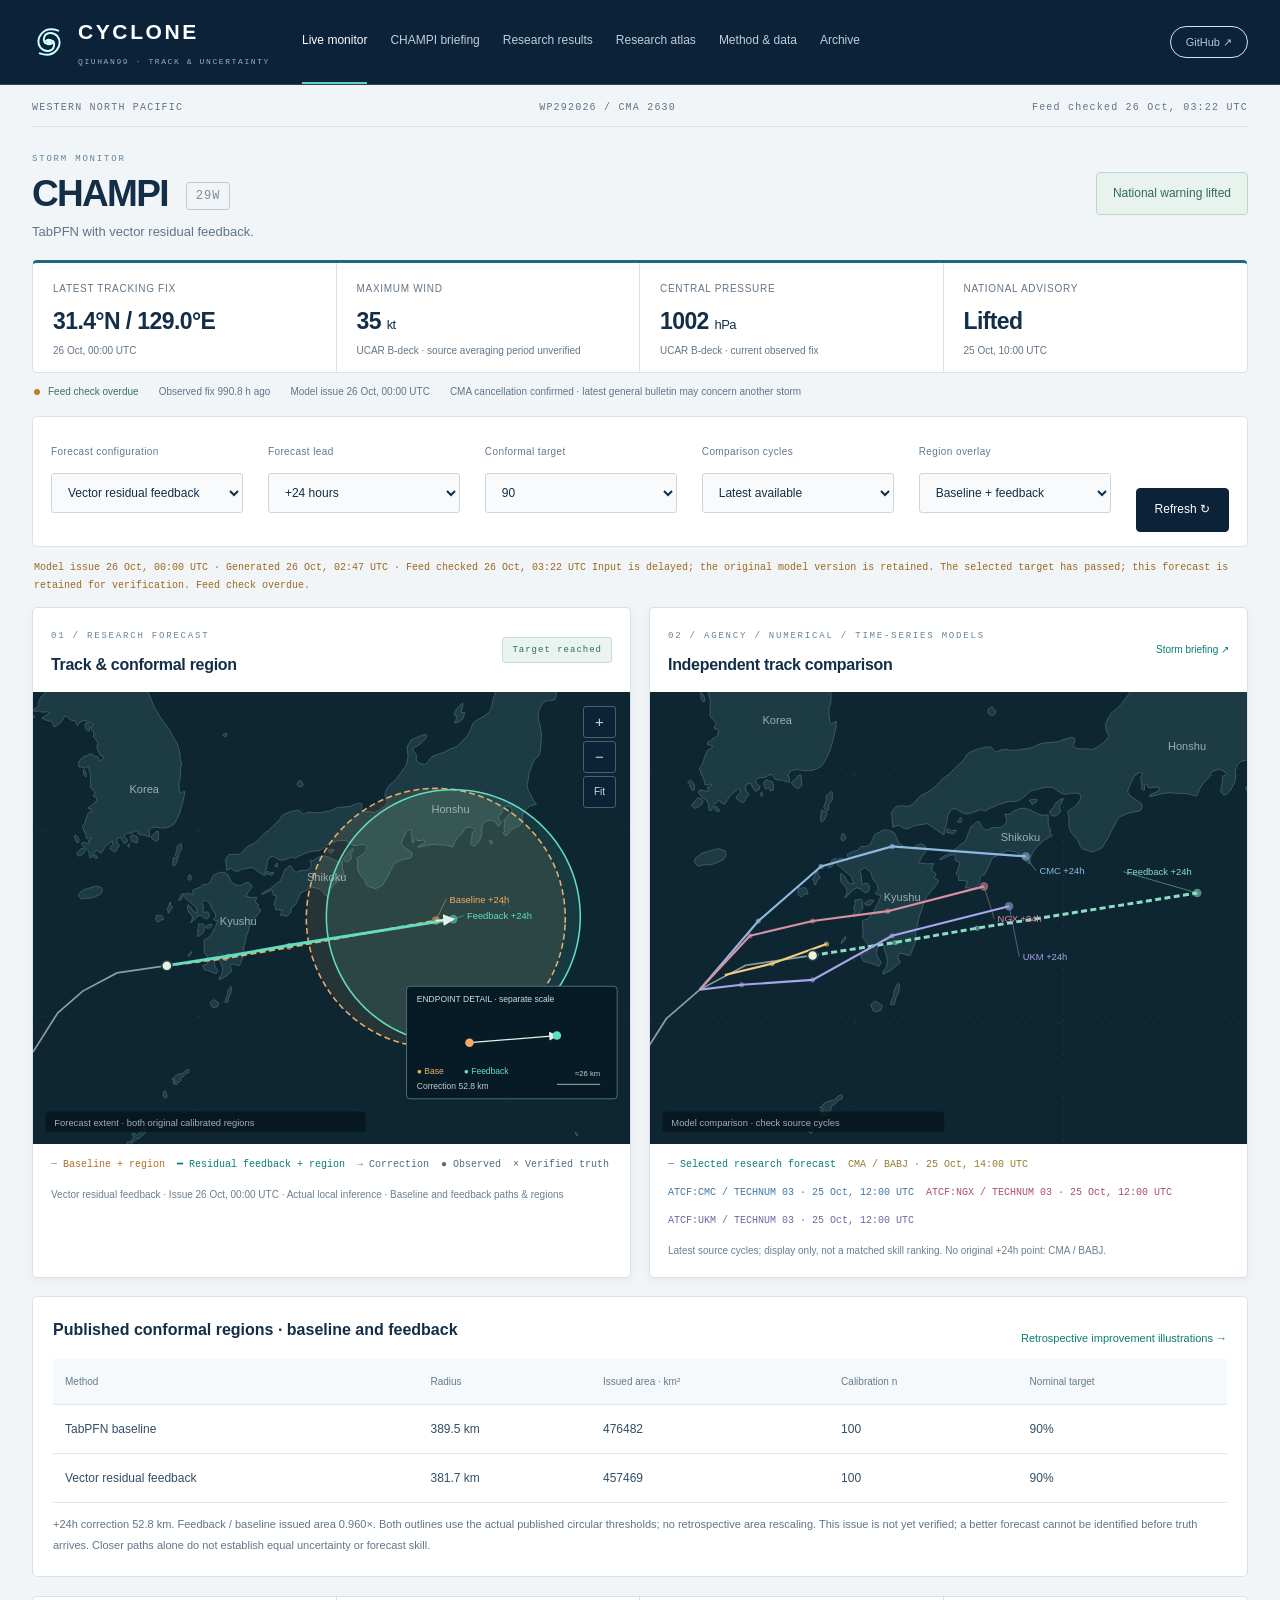
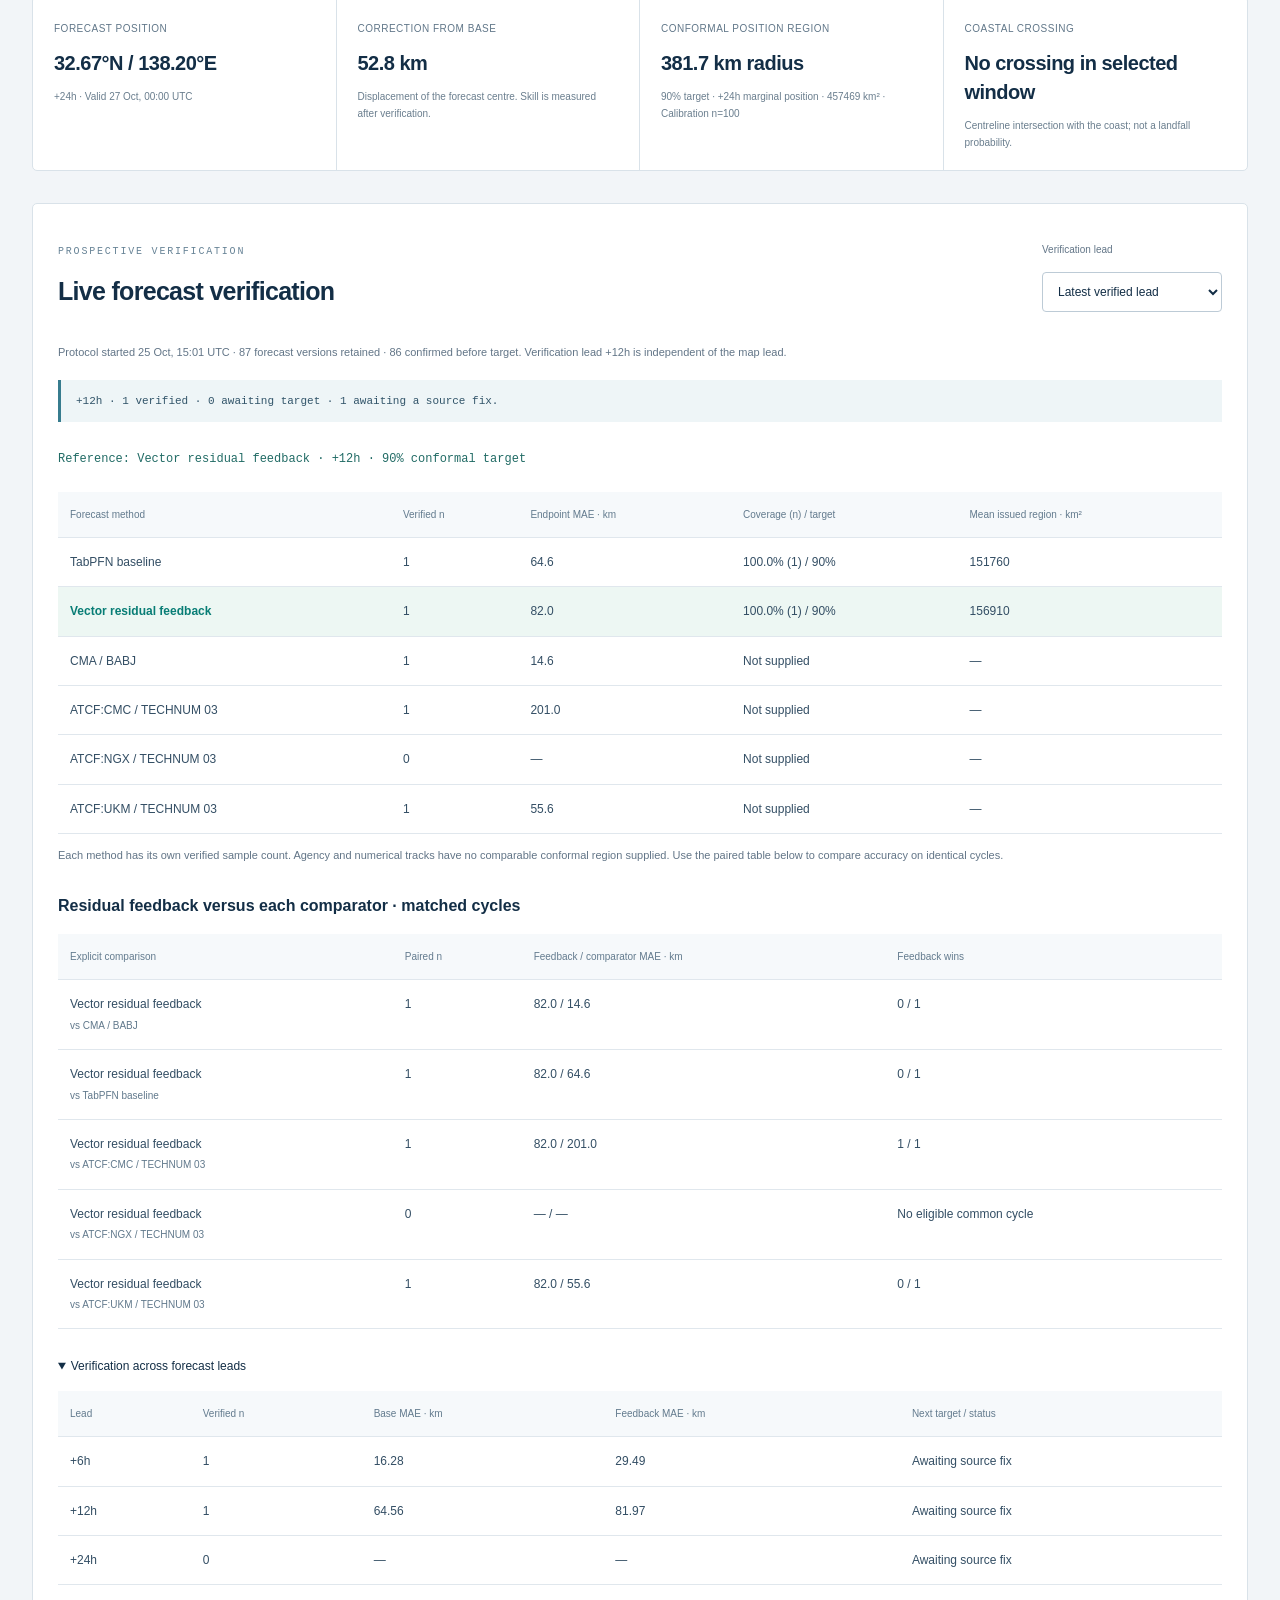
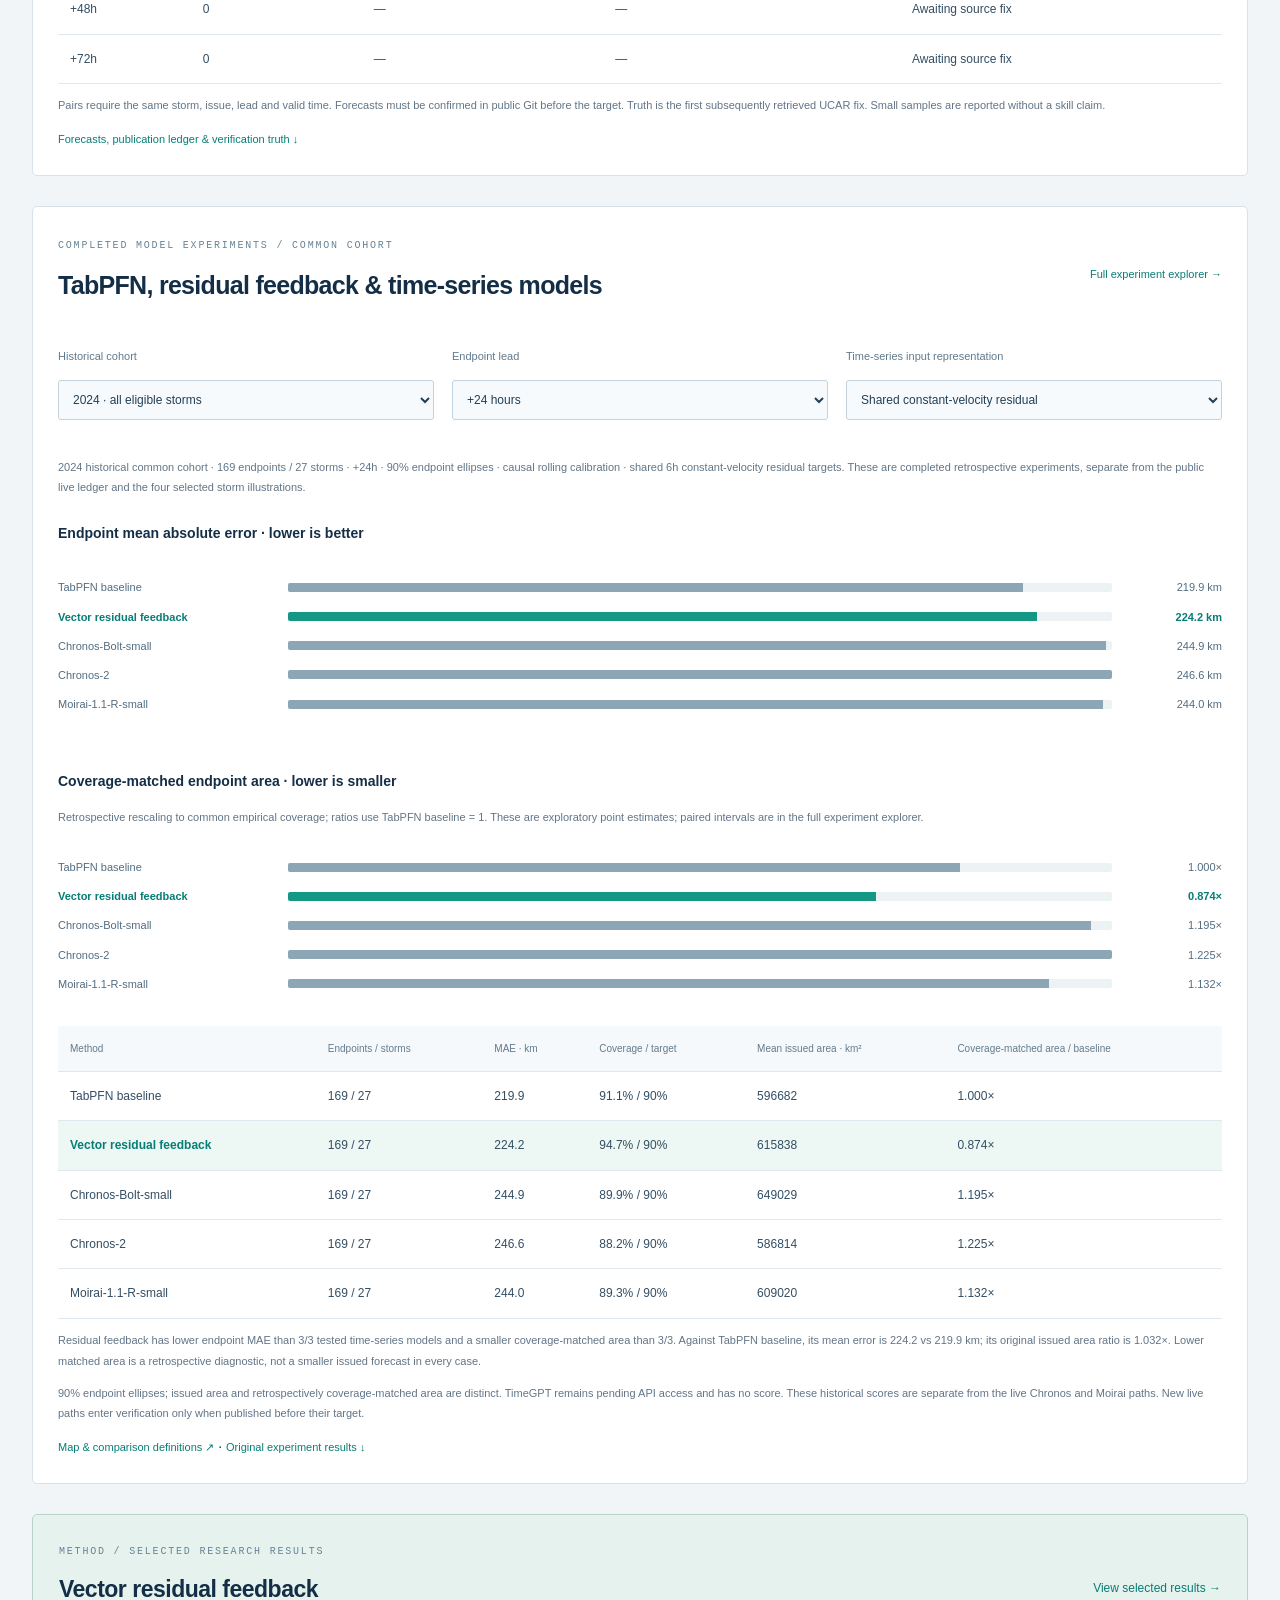
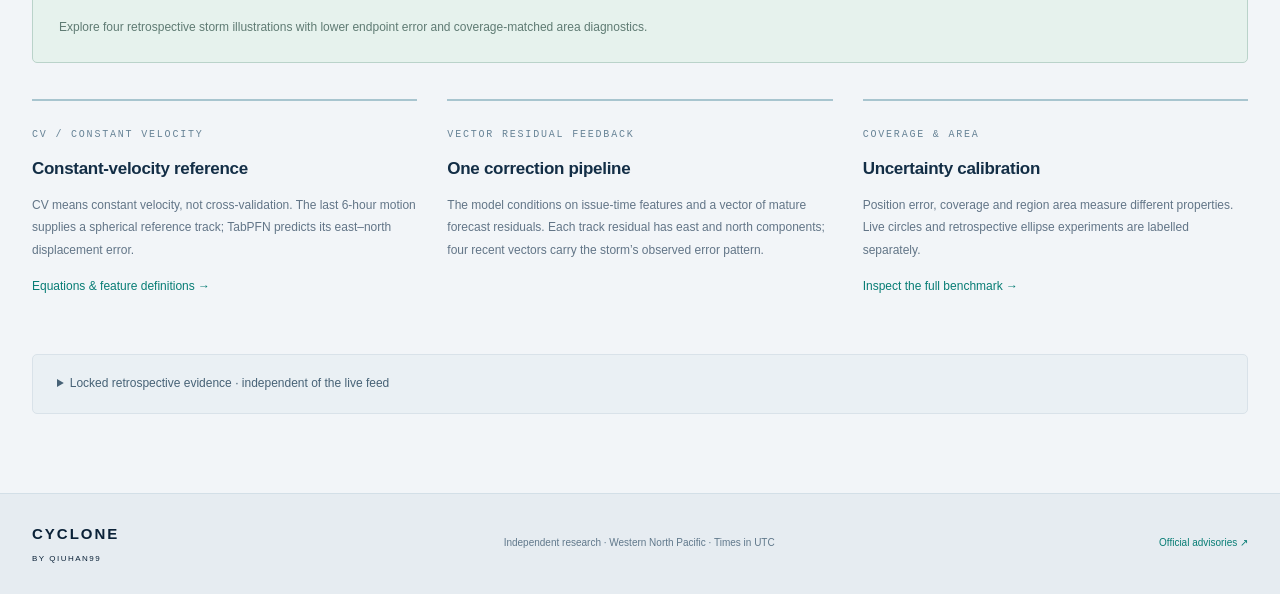
==== site/algorithm-live.html @ c37bc598 "Separate residual feedback method names from experiment identifiers" ====
<!doctype html><html lang="en"><head><meta charset="UTF-8"><meta name="viewport" content="width=device-width,initial-scale=1"><meta name="theme-color" content="#0b2238"><meta name="description" content="CHAMPI track monitoring, TabPFN residual correction and prospective conformal verification."><meta http-equiv="Content-Security-Policy" content="default-src 'self'; script-src 'self'; style-src 'self' 'unsafe-inline'; img-src 'self' data: blob:; connect-src 'self'; object-src 'none'; base-uri 'self'"><title>CYCLONE / Storm monitor</title><link rel="icon" href="assets/mark.svg"><link rel="stylesheet" href="atlas.css"><link rel="stylesheet" href="algorithm-live.css"><link rel="stylesheet" href="conformal-evidence.css?v=terminal1"><link rel="stylesheet" href="terminal.css?v=brief3"></head><body><header class="atlas-header"><a class="atlas-brand" href="index.html" aria-current="page"><img src="assets/mark.svg" width="34" height="34" alt=""><span>CYCLONE<small>QIUHAN99 · TRACK & UNCERTAINTY</small></span></a><nav aria-label="Main navigation"><a href="algorithm-live.html" aria-current="page">Live monitor</a><a href="champi.html">CHAMPI briefing</a><a href="results.html">Research results</a><a href="research-atlas.html">Research atlas</a><a href="champi-pipeline.html">Method & data</a><a href="research.html">Archive</a></nav><a class="github" href="https://github.com/Qiuhan99/cyclone-tfm-live">GitHub ↗</a></header><main class="algorithm-main terminal-main"><div class="basin-bar"><span>WESTERN NORTH PACIFIC</span><span>WP292026 / CMA 2630</span><span id="monitor-clock">Checking public feed</span></div><section class="storm-heading"><div><span class="eyebrow">STORM MONITOR</span><h1>CHAMPI<span class="storm-number">29W</span></h1><p>TabPFN with vector residual feedback.</p></div><div id="monitor-alert" class="alert-badge">Checking official advisory</div></section><section id="monitor-facts" class="monitor-facts" aria-label="Latest tracking observations"></section><div id="monitor-freshness" class="source-strip" role="status"></div><section class="algo-controls" aria-label="Forecast controls"><label>Forecast configuration<select id="algo-method"><option value="TabPFN CV-F2 + C1">Vector residual feedback</option><option value="TabPFN CV-F2">TabPFN baseline</option></select></label><label>Forecast lead<select id="algo-lead"><option value="6">+6 hours</option><option value="12">+12 hours</option><option value="24" selected>+24 hours</option><option value="48">+48 hours</option><option value="72">+72 hours</option></select></label><label>Conformal target<select id="algo-level"><option>80</option><option selected>90</option><option>95</option></select></label><label>Comparison cycles<select id="algo-pairing"><option value="latest" selected>Latest available</option><option value="matched">Same issue time</option></select></label><label>Region overlay<select id="algo-region-mode"><option value="both" selected>Baseline + feedback</option><option value="TabPFN CV-F2">Baseline only</option><option value="TabPFN CV-F2 + C1">Feedback only</option><option value="none">Hide regions</option></select></label><button id="algo-refresh">Refresh ↻</button></section><p id="algo-status" class="algo-status" role="status"></p><section class="algo-maps"><article class="algo-map-card"><div class="algo-map-heading"><div><span class="eyebrow">01 / RESEARCH FORECAST</span><h2>Track & conformal region</h2></div><span class="badge" id="algo-state">Checking model version</span></div><div class="algo-map-wrap"><svg id="algo-own-map" viewBox="0 0 700 530" role="img" aria-label="TabPFN baseline and residual-feedback paths with both original calibrated position regions"></svg><div class="map-tools"><button id="algo-zoom-in" aria-label="Zoom in">+</button><button id="algo-zoom-out" aria-label="Zoom out">−</button><button id="algo-map-reset" aria-label="Fit forecast">Fit</button></div></div><div class="algo-legend"><span class="base">┄ Baseline + region</span><span class="c1">━ Residual feedback + region</span><span>→ Correction</span><span>● Observed</span><span>× Verified truth</span></div><p id="algo-own-clock"></p></article><article class="algo-map-card"><div class="algo-map-heading"><div><span class="eyebrow">02 / AGENCY / NUMERICAL / TIME-SERIES MODELS</span><h2>Independent track comparison</h2></div><a href="champi.html">Storm briefing ↗</a></div><div class="algo-map-wrap"><svg id="algo-other-map" viewBox="0 0 700 530" role="img" aria-label="CMA, numerical and genuine Chronos/Moirai forecasts on their comparison extent"></svg></div><div class="algo-legend" id="algo-other-legend"></div><p id="algo-other-note"></p></article></section><section class="region-comparison"><div class="section-heading"><h3>Published conformal regions · baseline and feedback</h3><a href="results.html">Retrospective improvement illustrations →</a></div><div class="algo-table"><table><thead><tr><th>Method</th><th>Radius</th><th>Issued area · km²</th><th>Calibration n</th><th>Nominal target</th></tr></thead><tbody id="algo-region-comparison"></tbody></table></div><p id="algo-region-note" class="fine-print"></p></section><section class="algo-cards"><article><span>Forecast position</span><strong id="algo-target">—</strong><p id="algo-target-time"></p></article><article><span>Correction from Base</span><strong id="algo-correction">—</strong><p>Displacement of the forecast centre. Skill is measured after verification.</p></article><article><span>Conformal position region</span><strong id="algo-radius">—</strong><p id="algo-area"></p></article><article><span>Coastal crossing</span><strong id="algo-coast">—</strong><p>Centreline intersection with the coast; not a landfall probability.</p></article></section><section class="verification-section" id="verification"><div class="section-heading"><div><span class="eyebrow">PROSPECTIVE VERIFICATION</span><h2>Live forecast verification</h2></div><label class="verification-select">Verification lead<select id="algo-verify-lead"><option value="auto" selected>Latest verified lead</option><option value="6">+6 hours</option><option value="12">+12 hours</option><option value="24">+24 hours</option><option value="48">+48 hours</option><option value="72">+72 hours</option></select></label></div><p id="algo-ledger-note" class="muted"></p><div id="algo-verification-status" class="verification-status" role="status"></div><p id="algo-verify-method" class="verification-reference"></p><div class="algo-table"><table><thead><tr><th>Forecast method</th><th>Verified n</th><th>Endpoint MAE · km</th><th>Coverage (n) / target</th><th>Mean issued region · km²</th></tr></thead><tbody id="algo-verification-methods"></tbody></table></div><p class="fine-print">Each method has its own verified sample count. Agency and numerical tracks have no comparable conformal region supplied. Use the paired table below to compare accuracy on identical cycles.</p><h3 class="verification-subtitle">Residual feedback versus each comparator · matched cycles</h3><div class="algo-table"><table><thead><tr><th>Explicit comparison</th><th>Paired n</th><th>Feedback / comparator MAE · km</th><th>Feedback wins</th></tr></thead><tbody id="algo-forward"></tbody></table></div><details class="verification-detail" open><summary>Verification across forecast leads</summary><div class="algo-table"><table><thead><tr><th>Lead</th><th>Verified n</th><th>Base MAE · km</th><th>Feedback MAE · km</th><th>Next target / status</th></tr></thead><tbody id="algo-all-leads"></tbody></table></div></details><p class="fine-print">Pairs require the same storm, issue, lead and valid time. Forecasts must be confirmed in public Git before the target. Truth is the first subsequently retrieved UCAR fix. Small samples are reported without a skill claim.</p><a class="text-link" href="assets/champi-operations.json" download>Forecasts, publication ledger & verification truth ↓</a></section><section class="model-comparison verification-section" id="model-comparison"><div class="section-heading"><div><span class="eyebrow">COMPLETED MODEL EXPERIMENTS / COMMON COHORT</span><h2>TabPFN, residual feedback & time-series models</h2></div><a href="conformal-benchmark.html">Full experiment explorer →</a></div><div class="comparison-controls"><label>Historical cohort<select id="comparison-cohort"><option value="test" selected>2024 · all eligible storms</option><option value="champi">CHAMPI · locked snapshot</option></select></label><label>Endpoint lead<select id="comparison-lead"><option value="6">+6 hours</option><option value="12">+12 hours</option><option value="24" selected>+24 hours</option></select></label><label>Time-series input representation<select id="comparison-input"><option value="shared" selected>Shared constant-velocity residual</option><option value="direct">Direct ENU coordinates</option></select></label></div><p id="comparison-scope" class="fine-print" role="status">Loading completed experiments…</p><h3>Endpoint mean absolute error · lower is better</h3><div id="comparison-bars" class="model-error-bars"></div><h3>Coverage-matched endpoint area · lower is smaller</h3><p class="fine-print">Retrospective rescaling to common empirical coverage; ratios use TabPFN baseline = 1. These are exploratory point estimates; paired intervals are in the full experiment explorer.</p><div id="comparison-area-bars" class="model-error-bars"></div><div class="algo-table"><table><thead><tr><th>Method</th><th>Endpoints / storms</th><th>MAE · km</th><th>Coverage / target</th><th>Mean issued area · km²</th><th>Coverage-matched area / baseline</th></tr></thead><tbody id="comparison-table"></tbody></table></div><p id="comparison-finding" class="fine-print"></p><p class="fine-print">90% endpoint ellipses; issued area and retrospectively coverage-matched area are distinct. TimeGPT remains pending API access and has no score. These historical scores are separate from the live Chronos and Moirai paths. New live paths enter verification only when published before their target.</p><a class="text-link" href="assets/docs/CONFORMAL_MAP_AND_MODEL_COMPARISON.md">Map & comparison definitions ↗</a> · <a id="comparison-source" class="text-link" href="assets/tsfm-cv-sensitivity.json" download>Original experiment results ↓</a></section><section class="results-link"><div><span class="eyebrow">METHOD / SELECTED RESEARCH RESULTS</span><h2>Vector residual feedback</h2><p>Explore four retrospective storm illustrations with lower endpoint error and coverage-matched area diagnostics.</p></div><a href="results.html">View selected results →</a></section><section class="method-strip"><article><span class="eyebrow">CV / CONSTANT VELOCITY</span><h3>Constant-velocity reference</h3><p>CV means constant velocity, not cross-validation. The last 6-hour motion supplies a spherical reference track; TabPFN predicts its east–north displacement error.</p><a href="champi-pipeline.html#cv">Equations & feature definitions →</a></article><article><span class="eyebrow">VECTOR RESIDUAL FEEDBACK</span><h3>One correction pipeline</h3><p>The model conditions on issue-time features and a vector of mature forecast residuals. Each track residual has east and north components; four recent vectors carry the storm’s observed error pattern.</p></article><article><span class="eyebrow">COVERAGE & AREA</span><h3>Uncertainty calibration</h3><p>Position error, coverage and region area measure different properties. Live circles and retrospective ellipse experiments are labelled separately.</p><a href="conformal-benchmark.html">Inspect the full benchmark →</a></article></section><details class="archive-disclosure"><summary>Locked retrospective evidence · independent of the live feed</summary><section id="cp-evidence" class="cp-evidence" data-cp-view="compact"><span class="eyebrow">PRIMARY / COMMON-COHORT CONFORMAL</span><h2>Common-cohort verification</h2><div class="cp-controls"><label>Evaluation cohort<select id="cp-phase"><option value="test">2024 · all eligible storms</option><option value="champi">CHAMPI · locked snapshot</option></select></label><label>Endpoint lead · hours<select id="cp-lead"><option>6</option><option>12</option><option selected>24</option></select></label><label>Coverage target · %<select id="cp-level"><option>80</option><option selected>90</option><option>95</option></select></label><label>Region geometry<select id="cp-shape"><option value="ellipse">Ellipse</option><option value="circle">Circle</option></select></label><label>Calibration state<select id="cp-calibrator"><option value="Causal rolling">Causal rolling</option><option value="Frozen 2019">Frozen 2019</option></select></label><label>Motion stratum<select id="cp-regime"><option value="all">All origins</option><option value="motion_change">Turning / speed-change proxy</option><option value="stable_proxy">Stable-motion proxy</option><option value="intermediate">Intermediate</option></select></label></div>
<div id="cp-status" role="status">Loading experiment results…</div><div id="cp-cards" class="cp-cards"></div><div class="cp-table"><table><thead><tr><th>Model / input branch</th><th>Endpoints / storms</th><th>Coverage / target</th><th>Shortfall / excess · pp</th><th>Absolute coverage gap · pp</th><th>Mean issued area · km²</th><th>Matched-area ratio / F2 Base</th></tr></thead><tbody id="cp-table"></tbody></table></div><p class="cp-note">Absolute coverage gap = |coverage − target| in percentage points; it is not track MAE. Read shortfall, excess, region area and estimation intervals together. A matched-area ratio below 1 indicates a smaller region after retrospective coverage matching. Issued area uses the original frozen hindcast rule. All rows share the same origins and truth.</p><p id="cp-intervals" class="cp-note"></p>
<p><a class="cp-mini-link" href="conformal-benchmark.html">Full Chronos / Moirai comparison, coverage curves & versions →</a></p></section><section class="cp-contract" id="c1-audit"><span class="eyebrow">C1 AUDIT / SAME NAME DOES NOT MEAN SAME PIPELINE</span><h2>C1 protocol audit</h2><p id="c1-audit-finding">Loading the independent audit…</p><p id="c1-audit-coverage"></p><div id="c1-original-evidence" class="cp-table"></div><p>The original PI+ study has 60 next-6h endpoints from five storms; the current study has 169 fixed-24h endpoints from 27 storms. The original C1/Base matched-area ratio is 0.794 with an interval crossing 1. Its CHAMPI short replay never reached a second context refresh. These protocols cannot establish each other’s causal mechanism.</p><p>A sample rate above target does not establish systematic overcoverage. The reported 95% intervals describe uncertainty in coverage estimates, not cyclone position. Residual feedback must learn a useful error signal; improvement is empirical.</p><a href="assets/docs/C1_PIPELINE_AUDIT_CN.md">Full audit · original report in Chinese ↗</a></section><section class="algo-evidence"><div><span class="eyebrow">HISTORICAL / CHAMPI</span><h2>Track-centre error</h2><p>Revised historical data on the original common cohort. The selected forecast lead changes this table; incoming observations do not rewrite it.</p></div><div class="algo-table"><table><thead><tr><th>Method</th><th>Common n</th><th>Endpoint MAE · km</th></tr></thead><tbody id="algo-retro"></tbody></table></div></section></details></main><footer><span>CYCLONE <small>BY QIUHAN99</small></span><p>Independent research · Western North Pacific · Times in UTC</p><a href="https://www.nmc.cn/publish/typhoon/warning_index.html">Official advisories ↗</a></footer><script type="module" src="algorithm-live.mjs?v=brief3"></script><script type="module" src="monitor.mjs?v=1"></script><script type="module" src="conformal-evidence.mjs?v=names1"></script><script type="module" src="c1-audit.mjs?v=terminal1"></script><script type="module" src="model-comparison.mjs?v=names1"></script></body></html>
---- site/atlas.css ----
@import url('portal-upgrade.css');
:root{color-scheme:dark;--bg:#07151d;--panel:#10232c;--line:#28404b;--text:#e1ebe9;--muted:#96adb5;--mint:#8bdec4;--amber:#e1ae78;--purple:#b69ee0}*{box-sizing:border-box}body{margin:0;background:var(--bg);color:var(--text);font:14px/1.65 ui-sans-serif,-apple-system,BlinkMacSystemFont,'Segoe UI',sans-serif}a{color:inherit;text-decoration:none}button,select,input{font:inherit}button,select{background:#132b35;color:var(--text);border:1px solid var(--line);border-radius:7px}button{cursor:pointer;padding:8px 12px}button:hover{border-color:var(--mint)}button:disabled{opacity:.35;cursor:default}a:hover{color:var(--mint)}.atlas-header{display:flex;align-items:center;gap:32px;border-bottom:1px solid var(--line);padding:22px 3vw}.atlas-brand{display:flex;align-items:center;gap:14px;font-size:23px;letter-spacing:4px;font-weight:600}.atlas-brand small{display:block;font:9px/1.7 ui-monospace,monospace;letter-spacing:2px;color:var(--muted)}.atlas-header nav{display:flex;align-items:center;gap:25px;margin-left:auto;font-size:13px}.atlas-header nav a{color:var(--muted);padding:9px 0}.atlas-header nav .active{color:var(--mint);border-bottom:2px solid}.github{border:1px solid var(--line);border-radius:20px;padding:6px 15px;font-size:12px}main{max-width:1920px;margin:auto;padding:34px 3vw 50px}.atlas-heading{display:flex;align-items:center;justify-content:space-between;margin:0 0 30px;gap:25px}.eyebrow{font:10px/1.7 ui-monospace,monospace;letter-spacing:1.8px;color:#8eaaa9}.atlas-heading h1{font-size:clamp(28px,2.5vw,43px);font-weight:450;letter-spacing:-1px;margin:12px 0}.atlas-heading em{font-style:normal;color:var(--mint)}.atlas-heading p{margin:0;color:var(--muted)}.heading-stamp{border-left:1px solid var(--line);padding-left:25px;min-width:250px}.heading-stamp span,.heading-stamp small{display:block;color:var(--muted);font-size:11px}.heading-stamp strong{font-size:15px;font-weight:450;display:block;margin:6px 0}.atlas-workspace{display:grid;grid-template-columns:220px minmax(0,1fr) 270px;border:1px solid var(--line);border-radius:14px;overflow:hidden;background:#0b1c25}.atlas-controls{padding:20px;border-right:1px solid var(--line)}.mode-switch{display:flex;background:#07151d;padding:4px;border-radius:8px;margin-bottom:22px}.mode-switch button{flex:1;padding:7px 3px;border:0;background:none;font-size:12px;color:var(--muted)}.mode-switch .selected{background:#254339;color:var(--mint)}label{display:block;font-size:12px;color:var(--muted);margin:13px 0}select{display:block;width:100%;padding:9px 6px;margin:6px 0;font-size:12px}.control-pair{display:grid;grid-template-columns:1fr 1fr;gap:12px}.toggle{display:flex;align-items:center;gap:8px;margin:12px 0;font-size:12px}.toggle input{accent-color:var(--mint)}.layer-title{font-size:10px;color:#78939d;letter-spacing:1px;border-top:1px solid var(--line);margin-top:20px;padding-top:17px}.line{display:inline-block;width:19px;border-top:2px solid;vertical-align:middle;flex-shrink:0}.base{color:var(--amber)}.c0{color:var(--purple)}.c1{color:var(--mint)}.control-note{border-top:1px solid var(--line);padding-top:15px;font-size:11px;color:#8aa6b1;line-height:1.85;margin-top:18px}.control-link{display:block;margin-top:16px;font-size:11px;color:var(--mint)}.atlas-map-card{min-width:0;display:flex;flex-direction:column}.map-top{display:flex;align-items:center;justify-content:space-between;padding:17px 22px;gap:16px}.map-top h2{font-size:16px;font-weight:500;margin:4px 0 0}.badge{font:9px ui-monospace,monospace;letter-spacing:1px;color:var(--amber)}.badge.live{color:var(--mint)}.map-top button{font-size:11px;margin-left:5px;padding:6px 10px}.map-canvas{position:relative;flex:1;display:flex;align-items:center;background:#0e242f;border-block:1px solid var(--line);min-height:400px}#atlas-map{display:block;width:100%;height:auto;max-height:680px;touch-action:none;cursor:grab}#atlas-map-error{position:absolute;left:15px;bottom:10px;color:#f2b09e;background:#10232c}.map-legend{padding:15px 20px;display:flex;gap:16px;flex-wrap:wrap;font-size:10px;color:var(--muted)}.map-legend i{margin-right:5px}.map-timeline{display:flex;align-items:center;padding:0 20px 17px;gap:12px}.map-timeline input{min-width:50px;flex:1;accent-color:var(--mint)}.map-timeline span{font:10px ui-monospace,monospace;color:var(--muted)}.atlas-intelligence{border-left:1px solid var(--line);padding:22px;background:#11262f}.intel-title h2{font-size:16px;font-weight:450;margin:9px 0 18px}.intel-metrics>div{display:flex;justify-content:space-between;align-items:center;gap:10px;padding:12px 0;border-bottom:1px solid var(--line);font-size:12px;color:var(--muted)}.intel-metrics strong{font-size:20px;font-weight:450;color:var(--text);font-variant-numeric:tabular-nums}.intel-metrics small{font-size:11px}.verdict{margin:16px 0;font-size:12px;color:var(--mint);padding:12px;border:1px solid #355b50;border-radius:7px;background:#19382f55}.verdict.loss{color:#f0b3a0;border-color:#654c44;background:#543b331a}.intel-section{border-top:1px solid var(--line);padding-top:14px;margin-top:18px;font-size:11px;color:var(--muted);line-height:1.9}.intel-section h3{color:#c9dbdc;font-size:12px;font-weight:450;margin:0 0 9px}.evidence-strip{display:grid;grid-template-columns:repeat(3,1fr);gap:1px;margin:26px 0;background:var(--line);border:1px solid var(--line);border-radius:10px;overflow:hidden}.evidence-strip article{background:#0e2029;padding:23px 25px}.evidence-strip span{font:9px ui-monospace,monospace;color:#73999d;letter-spacing:1px}.evidence-strip h3{font-weight:450;font-size:17px;margin:10px 0}.evidence-strip p{font-size:12px;color:var(--muted);margin-bottom:0}.evidence-strip a{font-size:12px;color:var(--mint)}.cohort-panel,.runtime-panel{border:1px solid var(--line);border-radius:11px;padding:28px;display:grid;grid-template-columns:1fr 1.4fr;gap:35px;margin-top:26px;background:#0d2029}.cohort-panel h2,.runtime-panel h2{font-weight:450;font-size:22px;margin:12px 0}.cohort-panel p,.runtime-panel p{color:var(--muted);font-size:12px}.cohort-panel table{width:100%;border-collapse:collapse;font-size:12px}.cohort-panel th,.cohort-panel td{text-align:right;padding:12px 8px;border-bottom:1px solid var(--line)}.cohort-panel th:first-child,.cohort-panel td:first-child{text-align:left}.cohort-panel th{color:var(--muted);font-weight:450}.runtime-panel{grid-template-columns:1.3fr 1fr}.runtime-panel a{font-size:12px;color:var(--mint)}.runtime-panel ol{list-style:none;display:grid;grid-template-columns:1fr 1fr;gap:13px;padding:0}.runtime-panel li{border:1px solid var(--line);padding:15px;border-radius:7px}.runtime-panel b,.runtime-panel li span{display:block;font-size:12px}.runtime-panel li span{color:var(--muted);font-size:11px;margin-top:7px}footer{display:flex;justify-content:space-between;align-items:center;gap:20px;border-top:1px solid var(--line);padding:24px 3vw;color:var(--muted);font-size:11px}footer p{margin:0}[hidden]{display:none!important}button:focus-visible,a:focus-visible,select:focus-visible{outline:2px solid var(--mint);outline-offset:3px}@media(min-width:1800px){.atlas-workspace{grid-template-columns:240px minmax(0,1fr) 290px}}@media(max-width:1200px){.atlas-workspace{grid-template-columns:205px minmax(0,1fr)}.atlas-intelligence{grid-column:1/-1;border-left:0;border-top:1px solid var(--line);display:grid;grid-template-columns:1fr 1fr 1fr;gap:20px}.intel-title{grid-column:1/-1}.intel-title h2{margin:5px 0}.intel-section{margin:0}.verdict{grid-column:1/-1;margin:0}.atlas-header nav{gap:14px}.atlas-brand{font-size:19px;letter-spacing:2px}.github{display:none}}@media(max-width:750px){.atlas-header{padding:18px;display:block}.atlas-header nav{margin:15px 0 0;overflow:auto;white-space:nowrap;gap:20px}.atlas-heading{display:block}.heading-stamp{margin-top:22px;border-left:0;padding-left:0}.atlas-workspace{display:block}.atlas-controls{border:0;border-bottom:1px solid var(--line);display:grid;grid-template-columns:1fr 1fr;gap:0 20px}.mode-switch,#history-controls,.control-note,.control-link{grid-column:1/-1}.layer-title{display:none}.map-top{padding:14px}.map-top button{font-size:10px;padding:6px}.map-canvas{min-height:270px}.map-timeline{flex-wrap:wrap}.atlas-intelligence{display:block;padding:20px}.intel-section{margin-top:18px}.evidence-strip,.cohort-panel,.runtime-panel{display:block}.evidence-strip article{border-bottom:1px solid var(--line)}.cohort-panel,.runtime-panel{padding:22px}.cohort-panel>div:last-child{overflow:auto}main{padding:25px 15px}.atlas-heading h1{font-size:31px}footer{display:block}footer p{margin:10px 0}}
---- site/algorithm-live.css ----
.algorithm-main{max-width:1600px;margin:auto;padding:0 34px 60px}.algorithm-main .atlas-heading{padding:42px 0 28px}.algo-controls{display:flex;gap:22px;align-items:end;flex-wrap:wrap;padding:22px;background:#102630;border:1px solid #29434e;border-radius:12px}.algo-controls label{color:#9fb4ba;font-size:12px;display:grid;gap:9px;flex:1;min-width:155px}.algo-controls select{width:100%;background:#0a1b24;color:#e1ece8;border:1px solid #36505c;border-radius:6px;padding:11px;font:inherit;font-size:14px}.algo-controls button{padding:11px 18px;white-space:nowrap}.algo-status{font-size:13px;line-height:1.8;color:#b4c6c9;padding:17px 3px}.algo-status.warn{color:#eab784}.algo-maps{display:grid;grid-template-columns:1fr 1fr;gap:20px}.algo-map-card{background:#102630;border:1px solid #29434e;border-radius:14px;overflow:hidden}.algo-map-heading{display:flex;justify-content:space-between;align-items:center;gap:12px;padding:22px 22px 16px}.algo-map-heading h2{font-size:20px;margin:9px 0 0}.algo-map-heading a{font-size:12px;color:#96dbc6}.algo-map-wrap{background:#0d2632}.algo-map-wrap svg{display:block;width:100%;height:auto;touch-action:pan-y}.algo-map-card>p{font-size:12px;color:#9bb0b7;line-height:1.8;padding:0 22px 15px;margin:5px 0 0;min-height:48px}.algo-legend{display:flex;flex-wrap:wrap;gap:15px;padding:16px 22px;font-size:12px;color:#b6c7ca;min-height:47px}.base{color:#e1ae78}.c0{color:#b69ee0}.c1{color:#8bdec4}.algo-cards{display:grid;grid-template-columns:repeat(4,1fr);gap:16px;margin:24px 0 54px}.algo-cards article{padding:22px;border:1px solid #29434e;border-radius:12px;background:#0d222c}.algo-cards span{font-size:12px;color:#94b1b8}.algo-cards strong{display:block;font-size:23px;color:#d9eee6;font-weight:500;margin:14px 0}.algo-cards p,.algo-methods p,.algo-evidence p{color:#9bb0b7;line-height:1.85;font-size:13px}.algo-evidence{border-top:1px solid #29434e;padding:34px 0;display:grid;grid-template-columns:1fr 1.8fr;gap:35px}.algo-evidence h2{font-size:25px;line-height:1.4;margin:16px 0}.algo-table{overflow-x:auto}.algo-table table{border-collapse:collapse;width:100%;font-size:13px;min-width:520px}.algo-table th,.algo-table td{text-align:left;vertical-align:top;border-bottom:1px solid #29434e;padding:14px 10px;line-height:1.8}.algo-table th{font-size:12px;color:#91c8b9;font-weight:500}.algo-table td{color:#c2d2d3}.algo-table .our-row td:first-child{color:#8bdec4}.algo-methods{display:grid;grid-template-columns:repeat(3,1fr);gap:26px;margin-top:32px}.algo-methods article{padding:24px;background:#102630;border-radius:12px}.algo-methods h3{font-size:19px;line-height:1.5}.algorithm-main a{color:#93dcc6}.algo-link-banner{display:flex;justify-content:space-between;gap:18px;align-items:center;margin:0 34px 28px;padding:22px 28px;background:#12332f;border:1px solid #3b6d60;border-radius:12px}.algo-link-banner a{color:#a5ead0;font-size:20px;text-decoration:none}.algo-link-banner p{font-size:13px;color:#a6c4bc;line-height:1.7;margin:7px 0 0}@media(max-width:1050px){.algo-maps{grid-template-columns:1fr}.algo-cards{grid-template-columns:1fr 1fr}.algo-evidence{grid-template-columns:1fr;gap:10px}.algo-methods{grid-template-columns:1fr}.atlas-header nav{flex-wrap:wrap}}@media(max-width:600px){.algorithm-main{padding:0 16px 32px}.algo-map-heading{padding:18px 14px}.algo-map-heading h2{font-size:17px}.algo-map-heading .badge{display:none}.algo-cards{gap:10px}.algo-cards article{padding:14px}.algo-cards strong{font-size:19px}.algo-controls{gap:15px;padding:16px}.algo-controls label{min-width:125px}.algo-link-banner{margin:0 16px 24px;padding:18px;display:block}.algo-link-banner a{font-size:17px}}

.other-0{color:#f4ce7b}.other-1{color:#91b9df}.other-2{color:#d990a3}.other-3{color:#a7a5eb}

.atlas-header nav{flex-wrap:wrap;row-gap:0}.atlas-brand{flex-shrink:0}
---- site/conformal-evidence.css ----
.cp-evidence{padding:32px 0;border-top:1px solid #2b4651}.cp-evidence h2,.cp-contract h2,.cp-models h2{font-size:28px;line-height:1.5;margin:12px 0 24px}.cp-controls{display:flex;flex-wrap:wrap;gap:16px;padding:20px;background:#102630;border-radius:12px}.cp-controls label,.cp-charts label{display:grid;gap:8px;font-size:12px;color:#9eb4ba;flex:1;min-width:135px}.cp-controls select,.cp-charts select{background:#0a1c25;color:#e0ede7;border:1px solid #365461;padding:10px;border-radius:5px;font:inherit;font-size:13px}#cp-status{font-size:13px;line-height:1.9;color:#aac3c6;margin:18px 0}.cp-cards{display:grid;grid-template-columns:repeat(4,1fr);gap:15px;margin-bottom:22px}.cp-cards>div{background:#102630;border:1px solid #2b4651;padding:20px;border-radius:10px}.cp-cards span{color:#a2b9be;font-size:12px}.cp-cards strong{display:block;font-size:24px;color:#9de2ca;font-weight:500;margin:12px 0}.cp-cards small{font-size:12px;color:#96aeb5;line-height:1.8}.cp-table{overflow:auto}.cp-table table{width:100%;border-collapse:collapse;min-width:780px}.cp-table th,.cp-table td{padding:16px 12px;text-align:left;border-bottom:1px solid #2a444f;font-size:13px;line-height:1.8}.cp-table th{font-size:12px;color:#93d8c0;font-weight:500}.cp-table .cp-primary td:first-child{color:#8bdec4}.cp-note,.cp-contract p,.cp-models p,.cp-charts p,.cp-secondary{color:#9eb4bb;font-size:13px;line-height:1.9}.cp-secondary{margin:22px 0}.cp-secondary summary{cursor:pointer;color:#bdd9ce}.cp-secondary>div{line-height:2.2;padding:16px;background:#102630}.cp-contract{margin:30px 0 40px;padding:25px;background:#102630;border-radius:12px}.cp-contract>div{display:grid;grid-template-columns:repeat(3,1fr);gap:28px}.cp-contract b{font-size:14px;color:#c1e6d8}.cp-charts{display:grid;grid-template-columns:1fr 1fr;gap:25px;margin-top:30px}.cp-charts article{background:#102630;border-radius:12px;padding:22px;min-width:0}.cp-charts h3{font-size:18px;line-height:1.6;margin:0 0 10px}.cp-charts svg{width:100%;height:auto}.cp-models{margin:40px 0}.cp-model-card{display:grid;grid-template-columns:1.2fr 1fr 2fr;gap:20px;padding:20px 0;border-bottom:1px solid #29434e;font-size:13px;line-height:1.8}.cp-model-card strong{color:#b7e6d5}.cp-model-card code{font-size:11px;color:#8da9b3;overflow-wrap:anywhere}.cp-model-card small{color:#92aab2}.cp-mini-link{color:#a3e6cd}.cp-native-row{font-size:13px;color:#acbfc4;line-height:2}.cp-evidence[data-cp-view=compact] .cp-charts{display:none}@media(max-width:1000px){.cp-cards{grid-template-columns:1fr 1fr}.cp-charts{grid-template-columns:1fr}.cp-contract>div{grid-template-columns:1fr;gap:12px}.cp-model-card{grid-template-columns:1fr;gap:7px}}@media(max-width:600px){.cp-cards{gap:10px}.cp-cards>div{padding:15px}.cp-cards strong{font-size:21px}.cp-evidence h2,.cp-contract h2,.cp-models h2{font-size:23px}.cp-controls{padding:15px;gap:13px}.cp-controls label{min-width:120px}}

#cp-intervals{white-space:pre-line}

#c1-audit #c1-original-evidence{display:block;overflow:auto}#c1-audit table{width:100%}

#cp-evidence .cp-table table{min-width:940px}
---- site/terminal.css ----
:root{color-scheme:light;--ink:#132e46;--muted:#627587;--line:#d9e2e9;--navy:#0b2238;--teal:#087d75;--paper:#fff;--bg:#f2f5f8}*{box-sizing:border-box}html{scroll-behavior:smooth}body{margin:0;background:var(--bg);color:var(--ink);font-family:Inter,-apple-system,BlinkMacSystemFont,'Segoe UI',sans-serif;font-size:14px;-webkit-font-smoothing:antialiased}a{color:var(--teal);text-underline-offset:4px}button,select,input{font:inherit}button,select{cursor:pointer}button{border:1px solid var(--line);background:white;color:var(--ink);border-radius:4px;padding:10px 16px}button:hover{background:#e9f0f3;border-color:#8ca4b5}button:disabled{opacity:.5}button:focus-visible,a:focus-visible,select:focus-visible,input:focus-visible{outline:3px solid #2a94bf;outline-offset:3px}select{background:white;color:var(--ink);border:1px solid #bdcbd6;border-radius:4px;padding:10px 30px 10px 11px;min-height:40px}h1,h2,h3,p{overflow-wrap:break-word}.atlas-header{position:relative;z-index:10;background:var(--navy);border-bottom:1px solid #29435a;padding:0 32px;min-height:80px;display:flex;align-items:center;gap:32px}.atlas-brand{display:flex;align-items:center;gap:12px;text-decoration:none;color:white;font-weight:750;letter-spacing:2.6px;font-size:21px;flex-shrink:0}.atlas-brand img{filter:brightness(1.35)}.atlas-brand small{display:block;color:#99aebf;font-size:8px;font-weight:500;letter-spacing:1.6px;margin-top:6px}.atlas-header nav{display:flex;align-items:center;gap:23px;flex:1}.atlas-header nav a{color:#bfceda;text-decoration:none;font-size:12px;padding:31px 0;white-space:nowrap;border-bottom:2px solid transparent}.atlas-header nav a:hover,.atlas-header nav a.active{color:white;border-color:#64cfba}.atlas-header .github{font-size:11px;color:#b3c8d6;white-space:nowrap;text-decoration:none}.algorithm-main,.terminal-main{max-width:1560px;padding:0 32px 44px;margin:auto}.basin-bar{display:flex;gap:24px;justify-content:space-between;align-items:center;flex-wrap:wrap;color:#607489;font:10px ui-monospace,SFMono-Regular,Menlo,monospace;letter-spacing:1.2px;padding:23px 0 17px;border-bottom:1px solid var(--line)}.basin-bar a{text-decoration:none}.storm-heading{display:flex;align-items:center;justify-content:space-between;gap:24px;padding:27px 0 22px}.eyebrow{font:10px ui-monospace,SFMono-Regular,Menlo,monospace;color:#678396;letter-spacing:1.8px;font-weight:500}.storm-heading h1{font-size:45px;line-height:1.1;letter-spacing:-1.7px;margin:10px 0}.storm-heading p{font-size:13px;color:var(--muted);margin:0}.storm-number{font:12px ui-monospace,SFMono-Regular,monospace;color:#7c8d9b;letter-spacing:1px;border:1px solid #b9cbd7;padding:6px 9px;border-radius:3px;margin-left:18px;vertical-align:middle}.alert-badge{font-size:12px;color:#8a5f20;border:1px solid #ddc58f;background:#fff7e5;padding:11px 16px;border-radius:4px}.alert-badge.lifted{color:#33685e;border-color:#bdd5ca;background:#e8f3ee}.monitor-facts{display:grid;grid-template-columns:repeat(4,1fr);background:white;border:1px solid var(--line);border-top:3px solid #1d697d;border-radius:5px;overflow:hidden}.monitor-facts article{padding:19px 22px;border-right:1px solid var(--line);min-width:0}.monitor-facts article:last-child{border:0}.monitor-facts span{font-size:10px;color:var(--muted);letter-spacing:.7px;text-transform:uppercase}.monitor-facts strong{display:block;font-size:25px;letter-spacing:-.6px;font-weight:600;line-height:1.4;margin:9px 0}.monitor-facts strong small{font-size:13px;font-weight:400}.monitor-facts article>small{font-size:10px;color:var(--muted);line-height:1.6;display:block}.source-strip{display:flex;flex-wrap:wrap;align-items:center;gap:12px 20px;font-size:10px;color:var(--muted);padding:13px 2px 21px;line-height:1.7}.source-strip b{font-weight:500;color:#33746b}.source-dot{width:6px;height:6px;border-radius:50%;background:#24a28c;display:inline-block;margin-right:-12px}.source-dot.late{background:#b87f28}.algo-controls{background:white;border:1px solid var(--line);border-radius:5px;padding:14px 18px;gap:25px;display:flex;align-items:end}.algo-controls label{color:#62788c;font-size:10px;letter-spacing:.4px;gap:6px;min-width:155px}.algo-controls select{background:#f8fafc;color:var(--ink);border:1px solid #cbd7df;padding:9px 12px;font-size:12px;border-radius:3px}.algo-controls button{background:var(--navy);border-color:var(--navy);color:white;font-size:12px;padding:11px 18px}.algo-status{color:#64798a;font:10px/1.8 ui-monospace,SFMono-Regular,Menlo,monospace;padding:12px 2px;margin:0}.algo-status.warn{color:#9a691f}.algo-maps{gap:18px}.algo-map-card{background:white;border:1px solid var(--line);border-radius:5px;overflow:hidden;box-shadow:0 3px 9px #213e5810;min-width:0}.algo-map-heading{padding:17px 20px 16px;align-items:center}.algo-map-heading h2{font-size:17px;font-weight:600;letter-spacing:-.3px;margin:7px 0 0}.algo-map-heading a{font-size:10px}.badge{border-radius:3px;background:#e9f3ef;border:1px solid #c7ded3;color:#316d61;font:9px ui-monospace,SFMono-Regular,monospace;padding:7px 9px;white-space:nowrap}.algo-map-wrap{position:relative;background:#0d2632;overflow:hidden}.algo-map-wrap svg{touch-action:none;cursor:grab;min-height:260px}.algo-map-wrap svg:active{cursor:grabbing}.map-tools{position:absolute;right:14px;top:14px;display:grid;gap:3px}.map-tools button{width:33px;height:32px;padding:0;background:#0c2339df;color:#c1d9e3;border:1px solid #486170;border-radius:3px;font-size:15px}.map-tools button:last-child{font-size:10px}.algo-legend{padding:13px 18px;gap:12px;font:10px/1.6 ui-monospace,SFMono-Regular,monospace;color:#526b7d;min-height:42px}.algo-legend .base{color:#b16e28}.algo-legend .c0{color:#8667ad}.algo-legend .c1{color:#087d75}.algo-map-card>p{font-size:10px;color:#6c7f8f;line-height:1.7;padding:0 18px 13px;margin:0;min-height:35px}.other-0{color:#997a32}.other-1{color:#4077a3}.other-2{color:#ac4e65}.other-3{color:#7463a2}.algo-cards{gap:0;border:1px solid var(--line);border-radius:5px;background:white;overflow:hidden;margin:19px 0 32px}.algo-cards article{border:0;border-right:1px solid var(--line);border-radius:0;background:transparent;padding:19px 21px}.algo-cards article:last-child{border-right:0}.algo-cards span{font-size:10px;text-transform:uppercase;color:#617789;letter-spacing:.5px}.algo-cards strong{font-size:20px;letter-spacing:-.5px;color:var(--ink);margin:10px 0;line-height:1.45;font-weight:600}.algo-cards p{font-size:10px;line-height:1.7;color:#6a7e8e;margin:0}.verification-section{border:1px solid var(--line);border-radius:5px;background:white;padding:25px;margin-bottom:30px}.section-heading{display:flex;justify-content:space-between;gap:20px;align-items:center}.section-heading h2{font-size:25px;font-weight:600;letter-spacing:-.7px;margin:10px 0}.verification-select{display:grid;gap:7px;font-size:10px;color:var(--muted);min-width:180px}.verification-select select{font-size:12px}.muted,.fine-print{color:var(--muted);font-size:11px;line-height:1.9}.verification-status{background:#eef5f7;border-left:3px solid #377c8e;padding:12px 15px;margin:17px 0;font:11px/1.7 ui-monospace,SFMono-Regular,Menlo,monospace;color:#315469}.algo-table table{font-size:12px;min-width:620px}.algo-table th,.algo-table td{border-bottom:1px solid #e0e7ed;padding:14px 12px;color:#334e64;font-size:12px;line-height:1.7}.algo-table th{background:#f6f9fb;color:#637b8e;font-size:10px;font-weight:500}.algo-table td:first-child{font-weight:500}.algo-table td:not(:first-child){font-variant-numeric:tabular-nums}.algo-table .our-row td:first-child{color:var(--teal)}.verification-detail{margin-top:20px}.verification-detail summary{font-size:12px;padding:8px 0 14px}.text-link{font-size:11px;text-decoration:none}.method-strip{display:grid;grid-template-columns:repeat(3,1fr);gap:30px;margin:36px 0}.method-strip article{border-top:2px solid #a8c5cf;padding:20px 0}.method-strip h3{font-size:17px;font-weight:600;letter-spacing:-.3px;line-height:1.5;margin:12px 0}.method-strip p,.method-strip a{font-size:12px;line-height:1.9;color:var(--muted)}.method-strip a{color:var(--teal)}summary{cursor:pointer}.archive-disclosure{background:#eaf0f4;border:1px solid var(--line);border-radius:5px;padding:19px 24px;margin:20px 0 35px}.archive-disclosure>summary{font-size:12px;font-weight:500;color:#476276}.archive-disclosure[open]>summary{margin-bottom:24px}.atlas-heading{padding:40px 0 25px;align-items:center;gap:24px}.atlas-heading h1{font-size:40px;letter-spacing:-1.4px;color:var(--ink);line-height:1.2}.atlas-heading h1 em{color:var(--teal);font-style:normal}.atlas-heading p{color:var(--muted);font-size:13px;line-height:1.9;max-width:700px}.heading-stamp{border-color:#c2d2dd;color:var(--muted)}.heading-stamp strong{color:var(--teal);font-size:15px}.heading-stamp span,.heading-stamp small{color:var(--muted)}.cp-evidence{border-color:var(--line);padding-top:28px}.cp-evidence h2,.cp-contract h2,.cp-models h2{font-size:24px;line-height:1.4;font-weight:600;letter-spacing:-.6px}.cp-controls{background:#e7eef3;border:1px solid var(--line);border-radius:5px;padding:19px}.cp-controls label,.cp-charts label{color:#5b7588;font-size:11px}.cp-controls select,.cp-charts select{background:white;border:1px solid #bccdd8;border-radius:3px;color:var(--ink);font-size:12px}.cp-cards{gap:12px}.cp-cards>div{background:white;border:1px solid var(--line);border-radius:4px;padding:20px}.cp-cards span{color:var(--muted);font-size:11px}.cp-cards strong{color:var(--teal);font-size:27px;font-weight:600;letter-spacing:-.7px}.cp-cards small{color:#6c7f8f;font-size:11px}.cp-table{background:white;border:1px solid var(--line);border-radius:4px}.cp-table th,.cp-table td{color:#3e586d;border-color:#e0e7ed;font-size:12px;padding:14px 12px}.cp-table th{color:#61798b;background:#f5f8fa;font-size:10px}.cp-table .cp-primary{background:#edf7f3}.cp-table .cp-primary td:first-child{color:var(--teal);font-weight:600}.cp-note,.cp-contract p,.cp-models p,.cp-charts p,.cp-secondary,#cp-status{color:var(--muted);font-size:12px;line-height:1.9}.cp-contract{background:white;border:1px solid var(--line);border-radius:5px;margin:25px 0;padding:25px}.cp-contract b{color:#325e71}.cp-contract>div{display:block}.cp-contract>div:has(>article){display:grid}.cp-charts article{background:white;border:1px solid var(--line);border-radius:5px;padding:22px}.cp-charts svg{border-radius:4px}.cp-charts h3{color:var(--ink);font-weight:600;font-size:17px}.cp-model-card{border-color:var(--line)}.cp-model-card strong{color:var(--teal)}.cp-model-card span,.cp-model-card small,.cp-model-card code{color:var(--muted)}.cp-native-row,.cp-secondary summary{color:var(--muted)}.cp-secondary>div{background:#e9f0f5}.cp-mini-link{color:var(--teal)}#c1-audit p{font-size:12px}.algo-evidence{border-color:var(--line)}.algo-evidence h2{font-size:24px;color:var(--ink)}.algo-evidence p{color:var(--muted);font-size:12px}.operations-section{padding:30px 0;border:0;background:transparent}.operations-section .section-line h2{color:var(--ink);font-size:32px;letter-spacing:-1px}.operations-section .section-line{align-items:center}.operations-official{gap:18px}.operations-official article{background:white;border:1px solid var(--line);border-radius:5px;padding:24px}.operations-official h3{color:var(--ink);font-size:26px;font-weight:600;line-height:1.35}.operations-official strong{color:var(--ink);font-size:31px}.operations-official p,.operations-copy,.operations-section p,.operations-models,.operations-landfall p{color:var(--muted);font-size:12px;line-height:1.9}.operations-official a{color:var(--teal);font-size:12px}.operations-stale{color:#9b6b25!important}.operations-models{font-size:11px;padding:15px 0}.operations-models .check{font-size:11px}.operations-landfall article,.operations-hazards{background:white;border:1px solid var(--line);border-radius:5px}.operations-landfall b{font-size:12px}.operations-section svg{border:1px solid var(--line);border-radius:5px;width:100%;height:auto}.operations-section h3{font-size:20px}.operations-section .check{color:var(--muted);font-size:12px}.table-scroll{overflow:auto}.champi-table{width:100%;border-collapse:collapse;background:white;min-width:650px}.champi-table td,.champi-table th{border-bottom:1px solid var(--line);padding:13px;color:var(--muted);font-size:12px;text-align:left}.champi-table th{font-size:10px;background:#f6f9fb}.page-heading{padding:40px 0 20px}.page-heading h1{font-size:42px;line-height:1.2;letter-spacing:-1.3px;max-width:800px;margin:18px 0}.page-heading p{color:var(--muted);line-height:1.9;max-width:850px}.prose-page{max-width:1220px}.equation{font:16px/2.1 ui-monospace,SFMono-Regular,Menlo,monospace;background:#edf4f6;padding:20px;border-left:3px solid #328d91;overflow:auto;color:#194c61}.pipeline-steps{list-style:none;counter-reset:step;padding:0}.pipeline-steps li{counter-increment:step;padding:15px 0 15px 48px;position:relative;border-bottom:1px solid var(--line);line-height:1.8}.pipeline-steps li:before{content:'0' counter(step);position:absolute;left:0;top:15px;color:var(--teal);font:13px ui-monospace,monospace}.pipeline-steps b{display:block}.pipeline-steps span{color:var(--muted);font-size:12px}#pipeline-live dl{display:grid;grid-template-columns:1fr 1fr;gap:0 30px}#pipeline-live dl>div{border-color:var(--line)}#pipeline-live dt,#pipeline-live dd{color:var(--muted);font-size:12px}#pipeline-live dd{color:var(--ink);overflow-wrap:anywhere}.archive-grid{display:grid;grid-template-columns:1fr 1fr;gap:18px}.archive-grid>a{display:block;background:white;border:1px solid var(--line);padding:28px;text-decoration:none;border-radius:5px}.archive-grid>a:hover{border-color:#5f9ba6}.archive-grid span{font:10px ui-monospace,monospace;color:#628194;letter-spacing:1px}.archive-grid h2{font-size:21px;font-weight:600;color:var(--ink)}.archive-grid p{font-size:13px;line-height:1.8;color:var(--muted)}footer{display:flex;justify-content:space-between;align-items:center;gap:20px;flex-wrap:wrap;padding:28px 32px;background:#e6ecf1;border-top:1px solid #d3dfe7;color:#60788b;font-size:10px}footer>span{font-size:15px;letter-spacing:2px;font-weight:650;color:var(--navy)}footer small{font-size:8px;display:block;margin-top:6px;letter-spacing:1.5px;font-weight:400}footer p{font-size:10px;margin:0}footer a{font-size:10px}.atlas-controls,.atlas-intelligence{background:white;color:var(--ink);border-color:var(--line)}.atlas-controls label,.control-note,.atlas-intelligence p,.intel-section{color:var(--muted)}.atlas-controls select{background:#f5f9fb;border-color:#b7cbd8;color:var(--ink)}.atlas-map-card{border-color:var(--line);background:white}.map-top h2,.intel-title h2{color:var(--ink)}.intel-metrics strong{color:var(--teal)}.intel-metrics span{color:var(--muted)}.verdict{background:#e7f4ec;color:#2d6c56}.verdict.loss{background:#fcf0e8;color:#946443}.evidence-strip article,.cohort-panel,.runtime-panel{border-color:var(--line);background:white}.evidence-strip h3,.cohort-panel h2,.runtime-panel h2{color:var(--ink)}.evidence-strip p,.cohort-panel p,.runtime-panel p{color:var(--muted)}.mode-switch{background:#e8eff4}.mode-switch button{color:var(--ink)}.mode-switch button.selected{background:#0d6970;color:white}.map-legend,.map-timeline{color:var(--muted);background:#f7fafc}.map-top{background:white}.atlas-map-card .map-canvas{background:#0d2632}.cohort-panel td,.cohort-panel th{color:var(--muted);border-color:var(--line)}.runtime-panel li{color:var(--muted)}
@media(min-width:1600px){.algo-map-wrap svg{max-height:540px}}@media(max-width:1200px){.atlas-header{gap:20px;padding:0 22px;flex-wrap:wrap}.atlas-header nav{gap:18px;order:3;width:100%;flex-basis:100%;overflow-x:auto;flex-wrap:nowrap}.atlas-header nav a{padding:12px 0 15px}.atlas-brand{padding-top:17px}.atlas-header .github{margin-left:auto;padding-top:17px}.monitor-facts strong{font-size:22px}.algo-map-heading .badge{font-size:8px}.algorithm-main{padding:0 22px 38px}}@media(max-width:900px){.algo-maps{grid-template-columns:1fr}.algo-map-wrap svg{max-height:560px}.monitor-facts{grid-template-columns:1fr 1fr}.monitor-facts article:nth-child(2){border-right:0}.monitor-facts article:nth-child(-n+2){border-bottom:1px solid var(--line)}.algo-cards{grid-template-columns:1fr 1fr}.algo-cards article:nth-child(2){border-right:0}.algo-cards article:nth-child(-n+2){border-bottom:1px solid var(--line)}.method-strip{grid-template-columns:1fr;gap:4px}.storm-heading h1{font-size:38px}.archive-grid{grid-template-columns:1fr}.cp-cards{grid-template-columns:1fr 1fr}}@media(max-width:600px){.algorithm-main{padding:0 14px 28px}.atlas-header{padding:0 16px;gap:10px}.atlas-header nav{gap:19px}.atlas-header nav a{font-size:11px}.basin-bar{font-size:9px;gap:10px;padding:17px 0}.basin-bar span:last-child{flex-basis:100%}.storm-heading{align-items:flex-start;gap:12px;padding:23px 0}.storm-heading h1{font-size:34px}.storm-heading p{font-size:11px}.storm-number{font-size:10px;margin-left:10px}.alert-badge{font-size:10px;padding:9px;max-width:120px;text-align:center;line-height:1.6}.monitor-facts article{padding:15px}.monitor-facts strong{font-size:19px}.monitor-facts span{font-size:9px}.monitor-facts article>small{font-size:9px}.source-strip{gap:8px 16px;font-size:9px}.source-strip span:last-child{flex-basis:100%}.algo-controls{gap:13px;padding:14px}.algo-controls label{min-width:115px}.algo-controls select{font-size:11px}.algo-map-heading{padding:15px}.algo-map-heading h2{font-size:16px}.algo-map-heading a{font-size:9px}.algo-map-heading .badge{display:none}.algo-cards article{padding:15px}.algo-cards strong{font-size:18px}.algo-cards span{font-size:9px}.verification-section{padding:18px 14px}.section-heading{align-items:start;flex-direction:column}.section-heading h2{font-size:23px}.verification-select{width:100%}.verification-status{font-size:10px}.archive-disclosure{padding:17px 14px}.cp-cards{gap:9px}.cp-cards>div{padding:16px}.cp-cards strong{font-size:22px}.cp-contract{padding:20px}.page-heading h1{font-size:32px}.atlas-heading h1{font-size:32px}.atlas-heading{display:block}#pipeline-live dl{grid-template-columns:1fr}.operations-official{grid-template-columns:1fr}.operations-official article{padding:20px}.operations-section .section-line h2{font-size:28px}.cp-contract>div:has(>article){grid-template-columns:1fr}footer{padding:24px 18px;gap:18px}}
@media(min-width:900px){.storm-heading{padding:18px 0}.storm-heading h1{font-size:37px;margin:6px 0}.storm-heading .eyebrow{font-size:9px}.monitor-facts article{padding:13px 20px}.monitor-facts strong{font-size:23px;margin:6px 0}.basin-bar{padding:17px 0 13px}.source-strip{padding:10px 2px 16px}.algo-map-heading{padding:14px 18px}.algo-map-heading h2{font-size:16px}.algo-map-heading .eyebrow{font-size:9px}}
.atlas-header nav a[aria-current=page]{color:white;border-bottom-color:#64cfba}.algo-map-heading>a{color:#087d75}.algorithm-main .algo-map-heading>a{color:#087d75}
.algorithm-main a{color:var(--teal)}.algo-link-banner{background:#e6f2ed;border-color:#bad3ca;border-radius:5px}.algo-link-banner a{color:var(--teal)}.algo-link-banner p{color:#55796e}
.cohort-panel{grid-template-columns:1fr 2.6fr}.cohort-panel>div{min-width:0}.cohort-table-scroll{overflow-x:auto}.cohort-table-scroll table{min-width:760px;width:100%}.cohort-panel .cohort-contract{font-size:11px;line-height:1.9;color:#426579;margin:0 0 15px}.cohort-panel th{font-size:10px;line-height:1.7;white-space:normal}.cohort-panel td{font-size:12px;vertical-align:top}.cohort-panel td:nth-child(2){font-size:10px;color:#668396}.cohort-panel table+p{font-size:11px}@media(max-width:1100px){.cohort-panel{grid-template-columns:1fr}}
.results-link{display:flex;justify-content:space-between;align-items:center;gap:24px;background:#e6f2ed;border:1px solid #bad3ca;border-radius:5px;padding:23px 26px;margin:28px 0}.results-link h2{font-size:23px;letter-spacing:-.5px;margin:9px 0}.results-link p{font-size:12px;color:#5f7b73;line-height:1.8;margin:0}.results-link>a{white-space:nowrap;font-size:12px}.results-heading{max-width:1050px}.results-heading h1{font-size:47px}.results-heading p{max-width:830px}.selection-scope{border-left:3px solid #6f929c;background:#e8f0f4;padding:18px 22px;color:#466579;border-radius:0 4px 4px 0}.selection-scope b{font-size:12px}.selection-scope p{font-size:12px;line-height:1.8;margin:8px 0}.selection-scope a{font-size:11px}.results-metrics{display:grid;grid-template-columns:repeat(3,1fr);gap:16px;margin:22px 0 28px}.results-metrics article{background:white;border:1px solid #d9e2e9;padding:23px;border-radius:5px}.results-metrics span{font-size:11px;color:#627587}.results-metrics strong{display:block;font-size:31px;color:#087d75;letter-spacing:-.8px;margin:12px 0}.results-metrics p{font-size:11px;color:#627587;line-height:1.8;margin:0}.results-map-card{padding:24px;background:white;border:1px solid #d9e2e9;border-radius:5px}.results-map-card h2{font-size:25px}.results-map-card label{font-size:11px;color:#627587}.results-map-card select{margin:8px 0 12px 12px;min-width:180px}.results-region-toggle{display:block;padding:8px 0 17px}.results-region-toggle input{accent-color:#087d75;vertical-align:middle;margin-right:8px}#results-map{width:100%;height:auto;display:block;border-radius:4px;background:#0d2632}.results-legend{display:flex;flex-wrap:wrap;gap:22px;font-size:11px;color:#627587;padding:16px 0}.results-legend span:first-child{color:#b47335}.results-legend span:nth-child(2){color:#087d75}.results-map-card>a{font-size:12px}.vector-overview{display:grid;grid-template-columns:1fr 1fr;gap:50px;align-items:center;padding:36px 0}.vector-overview h2{font-size:29px;letter-spacing:-.6px}.vector-overview p{font-size:13px;line-height:1.9;color:#627587}.vector-diagram{display:flex;flex-direction:column;align-items:stretch;gap:10px;padding:25px;background:#e8f0f4;border-radius:5px}.vector-diagram>span,.vector-diagram>b,.vector-diagram>strong{padding:14px 20px;border:1px solid #c4d7df;background:white;border-radius:3px;font-size:12px;text-align:center}.vector-diagram>b{background:#12364b;color:#e4f3ef}.vector-diagram>strong{background:#e2f3eb;color:#276951;border-color:#b7d9c9}.vector-diagram small{font-size:10px;color:#627587;text-align:center;line-height:1.8}.ablation-controls{padding:10px 0;font-size:11px;color:#627587}.ablation-controls .toggle{margin-top:12px}@media(max-width:900px){.vector-overview{grid-template-columns:1fr;gap:15px}.results-metrics{grid-template-columns:1fr}.results-link{display:block}.results-link>a{display:inline-block;margin-top:15px}.results-heading h1{font-size:34px}.results-map-card{padding:16px}.results-map-card .section-heading{display:block}.results-map-card select{margin-left:0;display:block;width:100%}}
/* Paired uncertainty and completed model evidence. */
.region-comparison{background:#fff;border:1px solid var(--line);border-radius:5px;padding:20px;margin-top:18px}.region-comparison h3{font-size:16px;font-weight:600;margin:0 0 15px}.region-comparison .section-heading>a{font-size:11px}.region-comparison .fine-print{margin-bottom:0}.verification-reference{font:12px/1.7 ui-monospace,SFMono-Regular,monospace;color:#216b65;padding:10px 0}.verification-subtitle{font-size:16px;font-weight:600;margin:27px 0 15px}.algo-table tr.feedback-row{background:#edf7f3}.algo-table tr.feedback-row td:first-child{color:#087d75;font-weight:600}.algo-table small{font-size:10px;color:#61798c}.comparison-controls{display:flex;flex-wrap:wrap;gap:18px;margin:18px 0}.comparison-controls label{display:grid;gap:8px;font-size:11px;color:#61798c;flex:1;min-width:150px}.comparison-controls select{background:#f7fafc;border:1px solid #c3d2dc;border-radius:3px;font-size:12px;color:#233f56;padding:10px}.comparison-controls label.check{display:flex;align-items:center;gap:9px}.comparison-controls input{accent-color:#087d75}.model-comparison{margin:30px 0}.model-comparison .section-heading>a{font-size:11px}.model-comparison h3{font-size:14px;font-weight:600;margin-top:24px}.model-error-bars{padding:8px 0 22px}.model-error-row{display:grid;grid-template-columns:210px minmax(60px,1fr) 90px;gap:20px;align-items:center;margin:11px 0;font-size:11px;color:#526c80}.model-error-row>div{height:9px;background:#edf2f5;border-radius:2px;overflow:hidden}.model-error-row i{display:block;height:100%;background:#8ca6b5}.model-error-row.feedback-row i{background:#159785}.model-error-row.feedback-row>span,.model-error-row.feedback-row>b{color:#087d75;font-weight:600}.model-error-row b{font-variant-numeric:tabular-nums;text-align:right;font-weight:500}.briefing-map-key{display:flex;gap:20px;flex-wrap:wrap;font:11px/1.8 ui-monospace,monospace;padding:15px 0;color:#627a8b}.briefing-map-key .base{color:#b16e28}.briefing-map-key .c1{color:#00877e}@media(max-width:600px){.model-error-row{grid-template-columns:140px minmax(30px,1fr) 65px;gap:9px;font-size:10px}.region-comparison{padding:15px}.comparison-controls{gap:12px}.comparison-controls label{min-width:120px}.model-comparison .section-heading>a{display:block;margin-bottom:9px}}
/* Forecast desk: independent source clocks, live correction, and regional outlook. */
.briefing-clocks{display:grid;grid-template-columns:repeat(4,1fr);background:#fff;border:1px solid var(--line);border-radius:5px;margin:18px 0 0}.briefing-clocks article{padding:15px 19px;border-right:1px solid var(--line)}.briefing-clocks article:last-child{border:0}.briefing-clocks span{display:block;text-transform:uppercase;font:9px/1.5 ui-monospace,monospace;letter-spacing:.6px;color:#698194}.briefing-clocks strong{display:block;font-size:13px;font-weight:550;margin-top:9px;color:#25465e}.operations-section p.briefing-update-state{background:#edf4f7;border-left:3px solid #477b8e;border-radius:0 3px 3px 0;padding:13px 18px;font-size:11px;line-height:1.9;margin:12px 0 22px}.briefing-workspace{display:grid;grid-template-columns:minmax(0,1fr) 280px;gap:18px;align-items:start}.briefing-map-main{min-width:0}.briefing-impact{background:white;border:1px solid var(--line);border-top:3px solid #08887c;border-radius:5px;padding:21px}.operations-section .briefing-impact h3{font-size:21px;letter-spacing:-.5px;margin:12px 0 20px}.impact-number{margin:15px 0;padding-bottom:16px;border-bottom:1px solid #e5ecef}.impact-number>span{display:block;font-size:10px;color:#678092}.impact-number>strong{display:block;color:#244d62;font-size:27px;letter-spacing:-.8px;font-weight:600;margin:8px 0}.impact-number>small{font-size:9px;line-height:1.6;color:#6c8292;display:block}.impact-number.improvement>strong{color:#087d75}.impact-number.neutral-change>strong{color:#986725}.operations-section .briefing-impact p{font-size:10px;line-height:1.85}.briefing-evidence{border-top:1px solid #d7e3e7;margin-top:22px;padding-top:20px}.briefing-evidence>b{font-size:12px;display:block;color:#284c60}.evidence-scope{font-size:10px;color:#697e8b;display:block;margin:9px 0;line-height:1.8}.evidence-benefit{margin:17px 0}.evidence-benefit>strong{display:block;font-size:23px;color:#087d75;font-weight:600;letter-spacing:-.6px}.evidence-benefit>span{font-size:10px;line-height:1.7;display:block;color:#647f8c;margin-top:6px}.briefing-evidence>a{font-size:11px;line-height:1.8}.regional-outlook{border:1px solid var(--line);border-radius:5px;background:white;margin:28px 0;padding:24px}.regional-outlook .section-heading{align-items:center}.regional-outlook .section-heading>label{min-width:210px;font-size:10px;color:#607e8e;display:grid;gap:8px}.regional-outlook select{font-size:12px;border:1px solid #c3d4de;border-radius:3px;padding:10px;background:#f8fbfc;color:#23465e}.regional-outlook .algo-table small{display:block;font-size:9px;color:#7a909e;margin-top:5px}.operations-section .secondary-analysis{font-size:10px;border-top:1px solid #d5e0e6;padding-top:12px}.operations-models{gap:8px 20px}.operations-models .check{padding:7px 0;margin:0}.other-4{color:#438caf}.other-5{color:#aa67aa}.other-6{color:#7e8a35}@media(max-width:1150px){.briefing-workspace{grid-template-columns:minmax(0,1fr) 240px}.briefing-impact{padding:17px}.impact-number>strong{font-size:24px}}@media(max-width:850px){.briefing-workspace{grid-template-columns:1fr}.briefing-impact{display:grid;grid-template-columns:1fr 1fr;gap:10px 24px}.briefing-impact>.eyebrow,.briefing-impact>h3{grid-column:1/-1}.briefing-evidence{border-top:0;border-left:1px solid #d7e3e7;margin:0;padding:0 0 0 20px}.briefing-clocks{grid-template-columns:1fr 1fr}.briefing-clocks article:nth-child(2){border-right:0}.briefing-clocks article:nth-child(-n+2){border-bottom:1px solid var(--line)}}@media(max-width:550px){.briefing-clocks article{padding:13px}.briefing-clocks strong{font-size:11px}.briefing-impact{display:block}.briefing-evidence{border-left:0;border-top:1px solid #d7e3e7;padding:20px 0 0;margin-top:20px}.regional-outlook{padding:17px 13px}.regional-outlook .section-heading{align-items:stretch}.regional-outlook .section-heading>label{width:100%}}
.operations-models .guidance-layers{flex-basis:100%;font-size:11px;color:#688193;border-top:1px solid #d5e1e7;margin-top:7px;padding-top:12px}.guidance-layers>summary{padding:5px 0}.guidance-layers>div{display:flex;flex-wrap:wrap;gap:8px 22px}
/* Selected research evidence leads; the current cycle remains inspectable. */
.showcase-impact{display:block}.showcase-impact .briefing-evidence{border:0;margin:0;padding:0}.showcase-impact .evidence-scope{margin:0 0 18px;font-size:10px;line-height:1.8}.showcase-impact .evidence-benefit{margin:0;padding:16px 0;border-top:1px solid #e1ebe9}.showcase-impact .evidence-benefit>span{margin:0;color:#597381}.showcase-impact .evidence-benefit>strong{font-size:29px;line-height:1.25;margin:7px 0;letter-spacing:-.9px;font-variant-numeric:tabular-nums}.showcase-impact .briefing-evidence>p{margin:9px 0 15px}.showcase-impact .briefing-evidence>a{display:block;margin-top:9px}.showcase-impact .complete-evidence-link{color:#607b8c}.briefing-cycle-details{border-top:1px solid #d5e1e7;margin-top:22px;padding-top:15px}.briefing-cycle-details>summary{font-size:11px;line-height:1.8;color:#31576a}.briefing-cycle-details[open]>summary{margin-bottom:17px}.cycle-metrics{margin:0}.cycle-metrics>div{padding:9px 0;border-bottom:1px solid #e7edf0}.cycle-metrics dt{font-size:10px;color:#678092;line-height:1.7}.cycle-metrics dd{font-size:15px;font-weight:550;color:#244d62;margin:3px 0 0;font-variant-numeric:tabular-nums}.briefing-cycle-details a{font-size:11px}.briefing-cycle-details p{color:#657e8d}

/* Archived guidance uses a distinct matched cohort from conformal experiments. */
.guidance-benchmark{margin-top:28px}.guidance-benchmark .section-heading h2{font-size:25px;line-height:1.3}.guidance-benchmark .algo-table small{display:block;font-weight:400}.benchmark-links{font-size:12px;line-height:1.8}.guidance-benchmark .verification-select{flex-shrink:0}@media(max-width:600px){.guidance-benchmark .section-heading{align-items:stretch}.guidance-benchmark .verification-select{width:100%}}

/* Academic demonstration: matched track replay and a guided research entry. */
.algorithm-main a.research-primary-link{color:#f1f8f7}
.research-entry{display:grid;grid-template-columns:1fr auto;gap:18px 30px;background:#e8f0f3;border:1px solid #cbdce2;border-radius:5px;padding:24px 27px;margin:0 0 24px;align-items:center}.research-entry h2{font-size:23px;letter-spacing:-.5px;margin:10px 0}.research-entry p{font-size:12px;line-height:1.8;color:#5a7485;margin:0}.research-primary-link{display:inline-block;background:#11364b;color:#f1f8f7;padding:14px 18px;border-radius:3px;text-decoration:none;font-size:12px;white-space:nowrap}.research-entry nav{grid-column:1/-1;display:flex;flex-wrap:wrap;gap:16px 30px;border-top:1px solid #cadbe0;padding-top:17px}.research-entry nav a{font-size:11px;text-decoration:none}.guidance-map-controls{display:flex;align-items:end;flex-wrap:wrap;gap:15px 20px;margin:20px 0}.guidance-map-controls>label{display:grid;gap:7px;font-size:11px;color:#60798b}.guidance-map-controls select{min-width:220px;font-size:12px}.guidance-cycle-buttons{display:flex;gap:7px}.guidance-cycle-buttons button{font-size:11px;padding:11px}.guidance-map-controls label.check{display:flex;align-items:center;gap:8px;min-height:40px}.guidance-models{display:flex;flex-wrap:wrap;gap:12px 24px;margin:15px 0 20px}.guidance-models label{display:flex;align-items:center;gap:6px;font-size:11px;color:#526e80;cursor:pointer}.guidance-models input,.guidance-map-controls input{accent-color:#087d75}.guidance-line{display:inline-block;width:19px;border-top:2px solid currentColor}.guidance-dot{display:inline-block;width:6px;height:6px;background:currentColor;border-radius:50%;margin-right:6px}.guidance-color-0{color:#ba792f}.guidance-color-1{color:#008b7e}.guidance-color-2{color:#4774b9}.guidance-color-3{color:#8b65b3}.guidance-color-4{color:#c74e7f}.guidance-map-workspace{display:grid;grid-template-columns:minmax(0,1fr) 290px;gap:20px;align-items:start}.guidance-map-workspace>div{min-width:0}#guidance-map,#guidance-detail{display:block;width:100%;height:auto;background:#102b38;border-radius:4px}.guidance-cycle-card{padding:18px;background:#f5f8fa;border:1px solid #dce6eb;border-radius:4px}.guidance-cycle-card h3{font-size:15px;margin:10px 0 17px}.guidance-case-metrics{padding:16px 0}.guidance-case-metrics>span{display:block;font-size:10px;color:#607b8c;margin-top:12px}.guidance-case-metrics strong{display:block;font-size:21px;color:#164c5a;letter-spacing:-.4px;margin:7px 0;font-variant-numeric:tabular-nums}.guidance-case-metrics p{font-size:10px;line-height:1.7;color:#718794;margin:0}.guidance-case-table{width:100%;border-collapse:collapse}.guidance-case-table th,.guidance-case-table td{text-align:left;border-bottom:1px solid #dce7eb;padding:10px 0;font-size:10px;color:#486679;font-weight:400}.guidance-case-table th{font-size:9px;color:#6c8493}.guidance-case-table td:last-child,.guidance-case-table th:last-child{text-align:right;font-variant-numeric:tabular-nums}.guidance-aggregate-title{font-size:15px;font-weight:550;margin-top:24px}.guidance-benchmark .algo-table{overflow-x:auto}@media(max-width:1050px){.guidance-map-workspace{grid-template-columns:1fr}.guidance-cycle-card{display:grid;grid-template-columns:minmax(0,1fr) minmax(0,1fr);gap:12px 22px}.guidance-cycle-card>.eyebrow,.guidance-cycle-card>h3{grid-column:1/-1}.guidance-cycle-card>h3{margin:0}.guidance-case-table{grid-column:2;grid-row:3/5}.research-entry{grid-template-columns:1fr}.research-entry nav{grid-column:auto}.research-primary-link{justify-self:start}}@media(max-width:600px){.research-entry{padding:19px}.research-entry h2{font-size:20px}.research-entry nav{gap:12px}.guidance-map-controls>label,.guidance-map-controls select{width:100%}.guidance-cycle-card{display:block}.guidance-case-table{margin-top:10px}.guidance-benchmark{padding:18px}.guidance-models{gap:12px 16px}}

.guidance-observation-key{font:10px/1.8 ui-monospace,monospace;color:#657f8d;margin:0 0 17px}
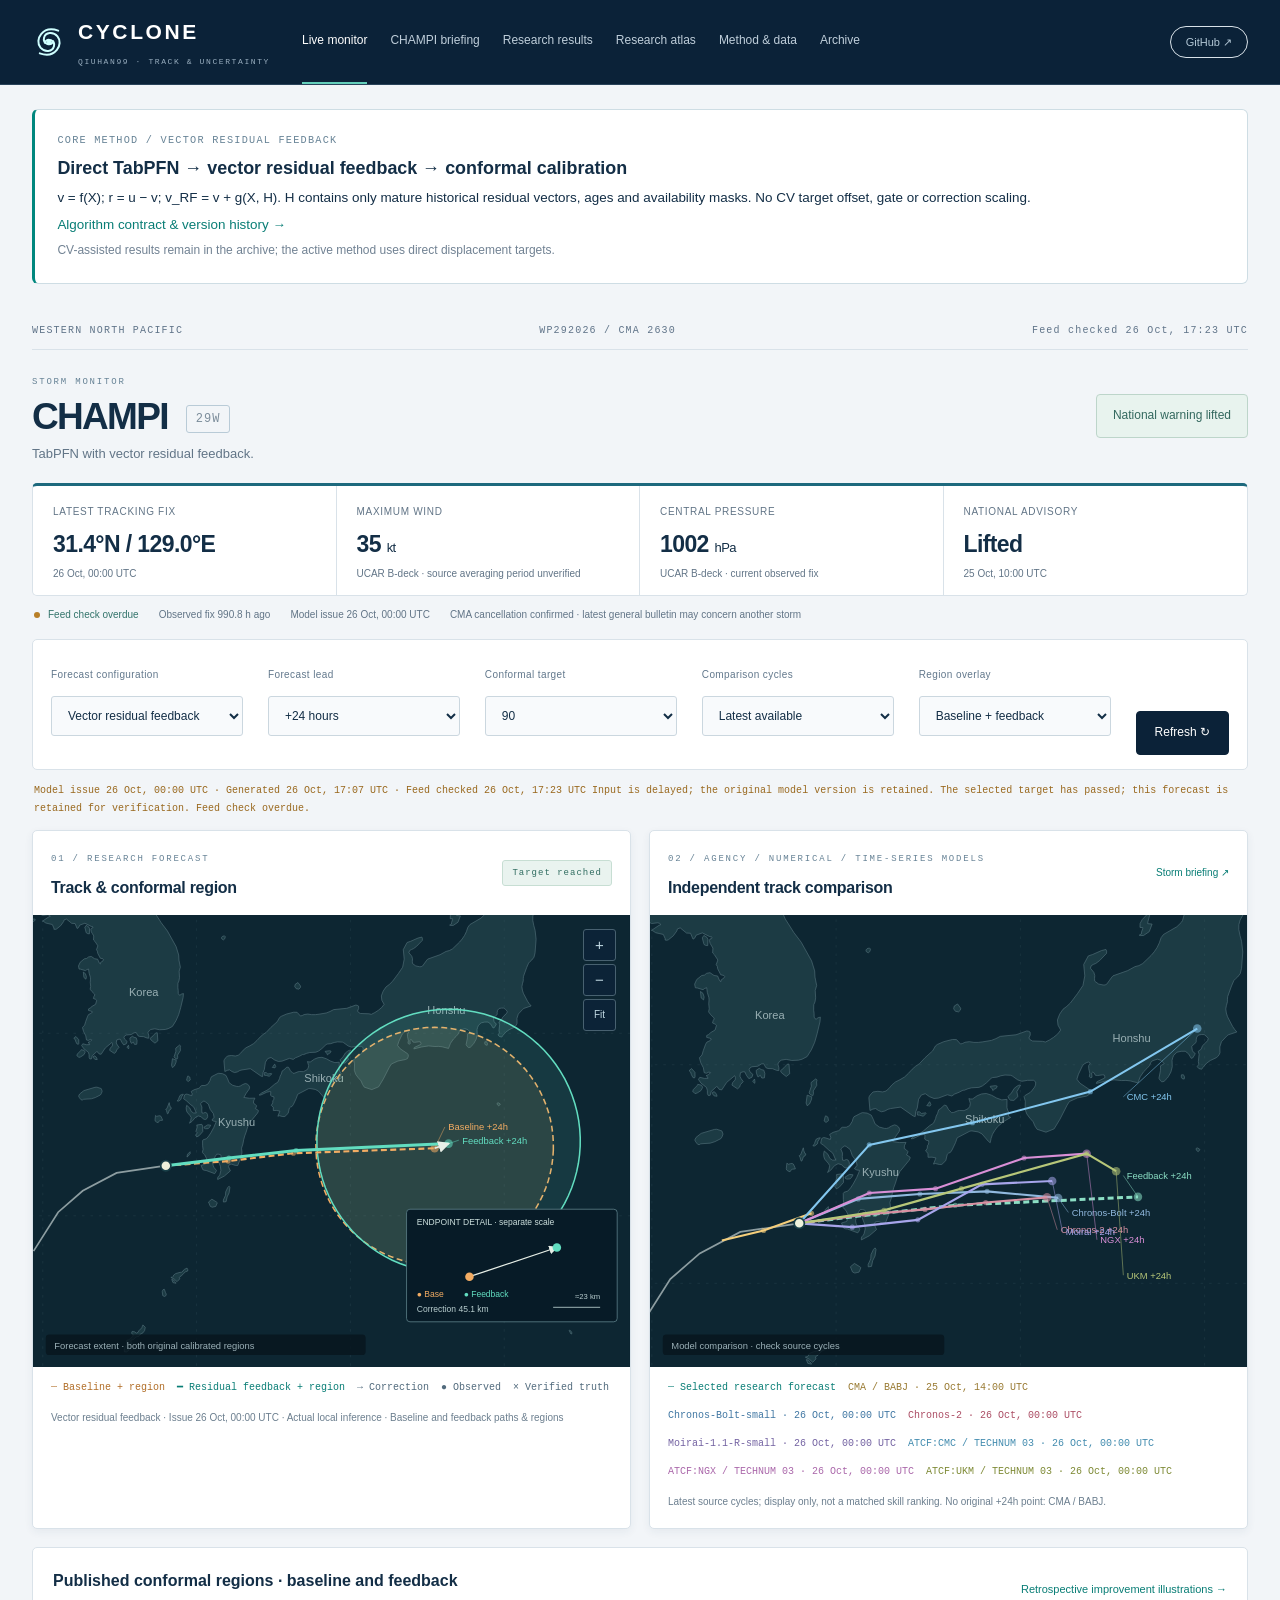
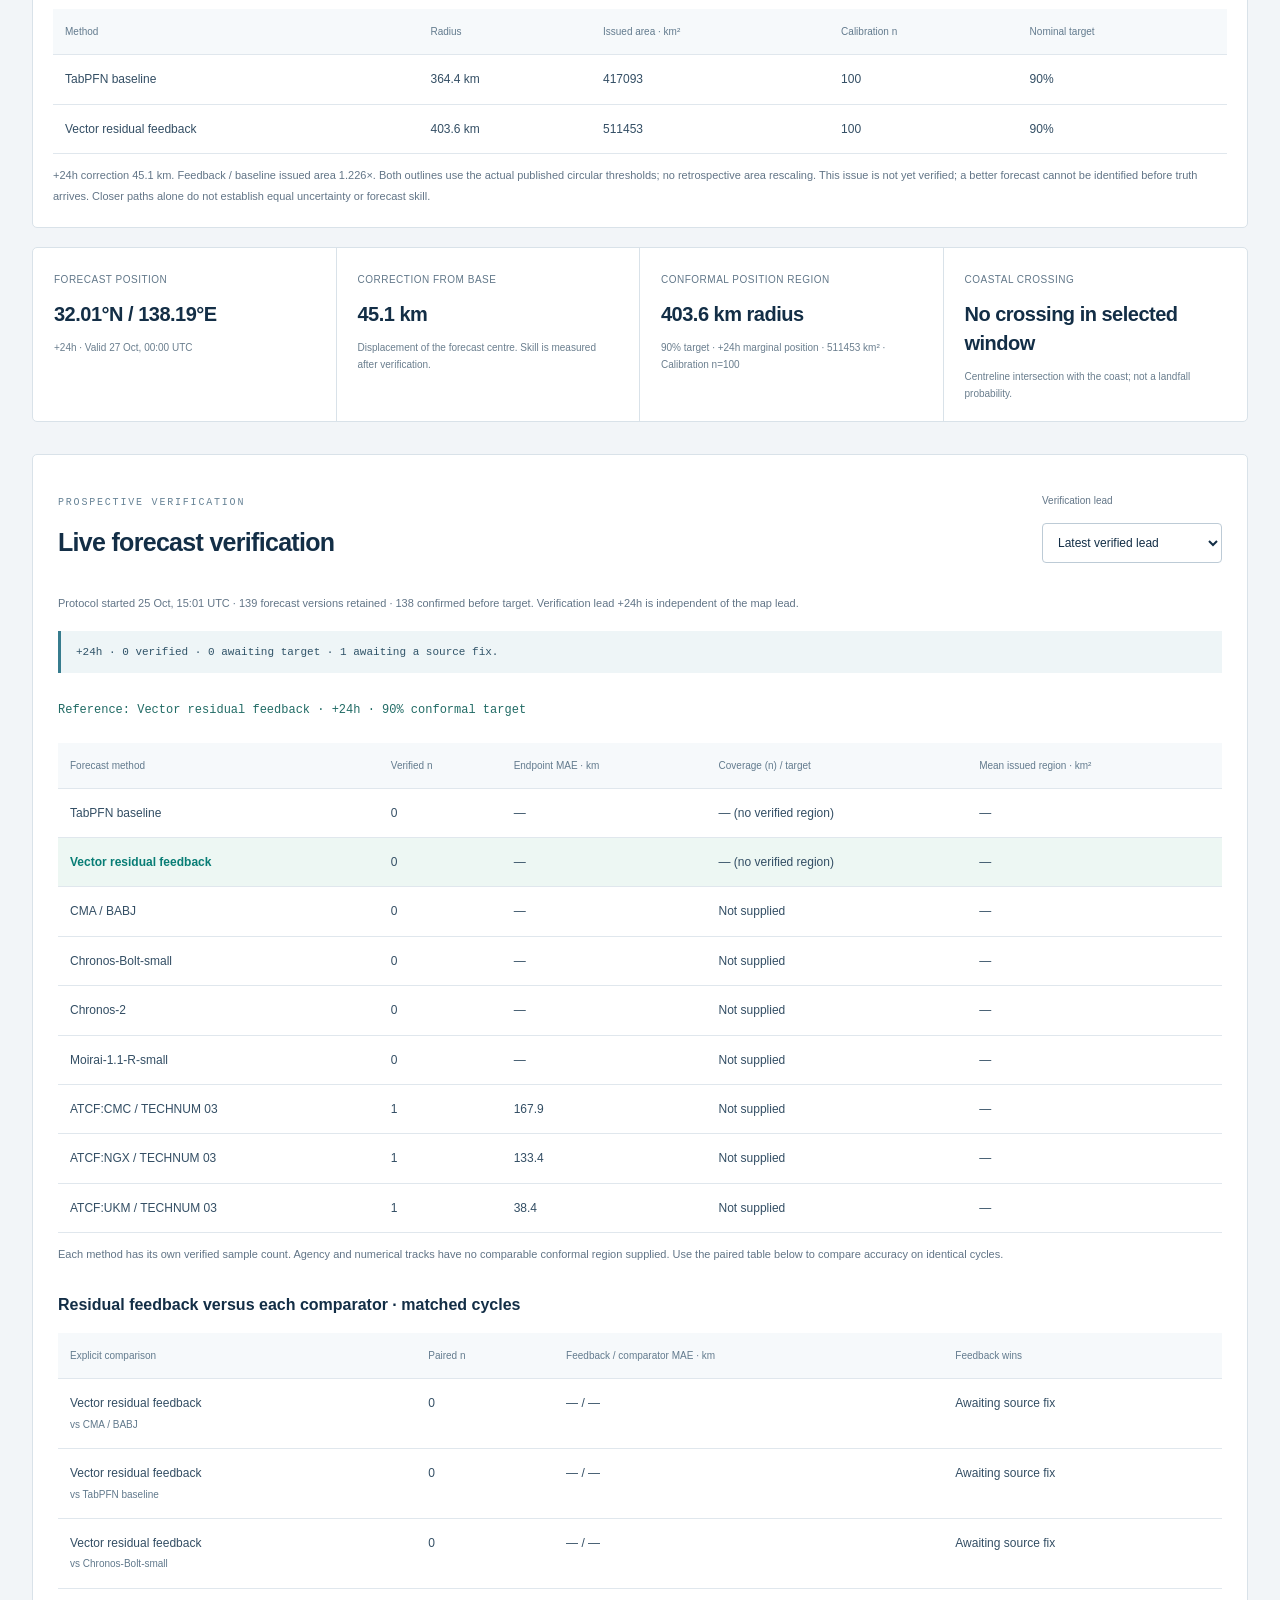
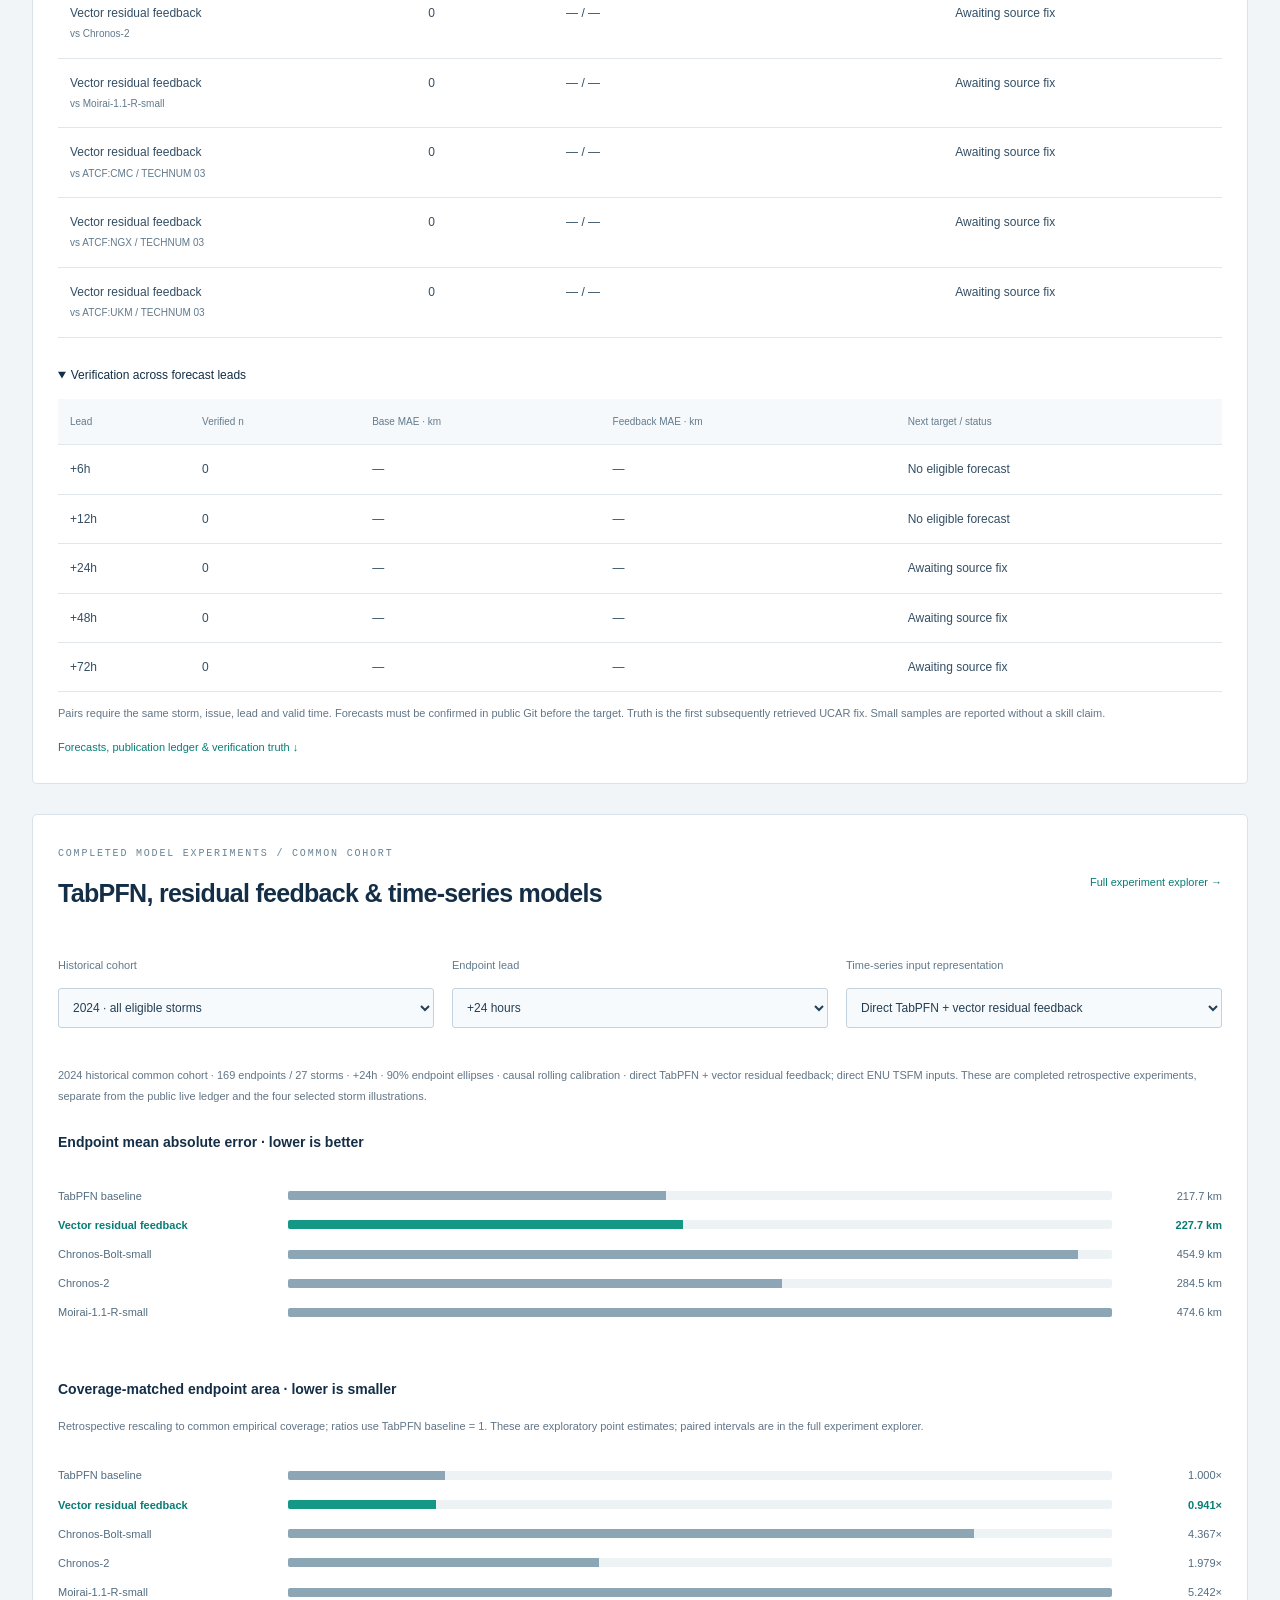
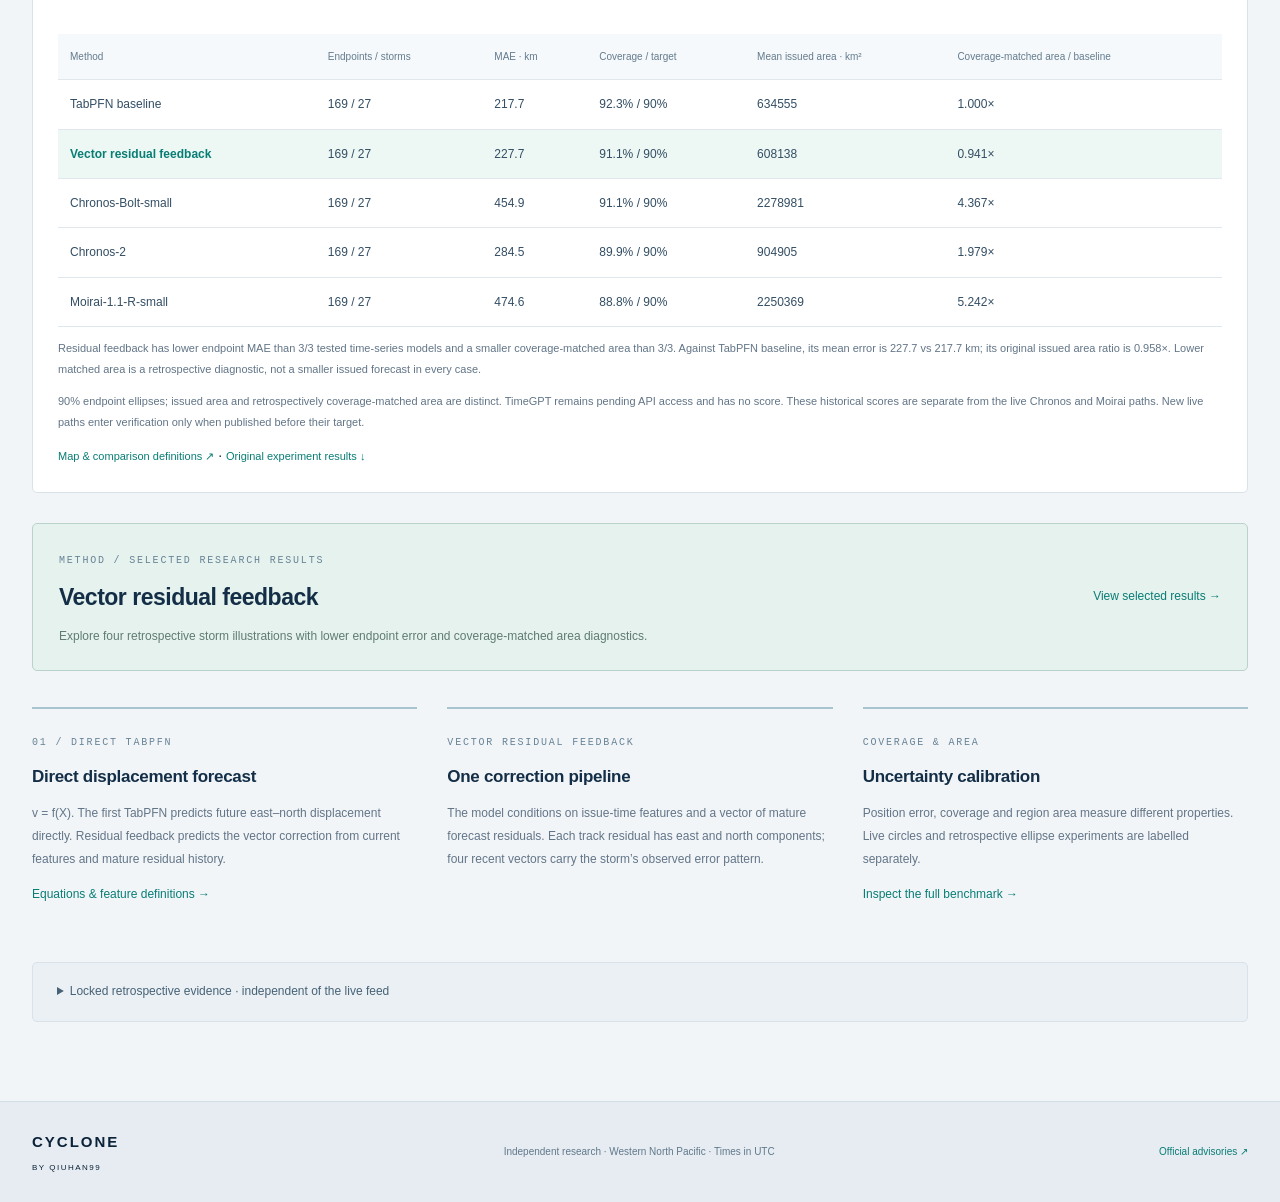
==== commit d8040c38: "Restore direct TabPFN vector residual feedback as the core method" ====
--- a/site/algorithm-live.html
+++ b/site/algorithm-live.html
@@ -1,3 +1,3 @@
-<!doctype html><html lang="en"><head><meta charset="UTF-8"><meta name="viewport" content="width=device-width,initial-scale=1"><meta name="theme-color" content="#0b2238"><meta name="description" content="CHAMPI track monitoring, TabPFN residual correction and prospective conformal verification."><meta http-equiv="Content-Security-Policy" content="default-src 'self'; script-src 'self'; style-src 'self' 'unsafe-inline'; img-src 'self' data: blob:; connect-src 'self'; object-src 'none'; base-uri 'self'"><title>CYCLONE / Storm monitor</title><link rel="icon" href="assets/mark.svg"><link rel="stylesheet" href="atlas.css"><link rel="stylesheet" href="algorithm-live.css"><link rel="stylesheet" href="conformal-evidence.css?v=terminal1"><link rel="stylesheet" href="terminal.css?v=brief3"></head><body><header class="atlas-header"><a class="atlas-brand" href="index.html" aria-current="page"><img src="assets/mark.svg" width="34" height="34" alt=""><span>CYCLONE<small>QIUHAN99 · TRACK & UNCERTAINTY</small></span></a><nav aria-label="Main navigation"><a href="algorithm-live.html" aria-current="page">Live monitor</a><a href="champi.html">CHAMPI briefing</a><a href="results.html">Research results</a><a href="research-atlas.html">Research atlas</a><a href="champi-pipeline.html">Method & data</a><a href="research.html">Archive</a></nav><a class="github" href="https://github.com/Qiuhan99/cyclone-tfm-live">GitHub ↗</a></header><main class="algorithm-main terminal-main"><div class="basin-bar"><span>WESTERN NORTH PACIFIC</span><span>WP292026 / CMA 2630</span><span id="monitor-clock">Checking public feed</span></div><section class="storm-heading"><div><span class="eyebrow">STORM MONITOR</span><h1>CHAMPI<span class="storm-number">29W</span></h1><p>TabPFN with vector residual feedback.</p></div><div id="monitor-alert" class="alert-badge">Checking official advisory</div></section><section id="monitor-facts" class="monitor-facts" aria-label="Latest tracking observations"></section><div id="monitor-freshness" class="source-strip" role="status"></div><section class="algo-controls" aria-label="Forecast controls"><label>Forecast configuration<select id="algo-method"><option value="TabPFN CV-F2 + C1">Vector residual feedback</option><option value="TabPFN CV-F2">TabPFN baseline</option></select></label><label>Forecast lead<select id="algo-lead"><option value="6">+6 hours</option><option value="12">+12 hours</option><option value="24" selected>+24 hours</option><option value="48">+48 hours</option><option value="72">+72 hours</option></select></label><label>Conformal target<select id="algo-level"><option>80</option><option selected>90</option><option>95</option></select></label><label>Comparison cycles<select id="algo-pairing"><option value="latest" selected>Latest available</option><option value="matched">Same issue time</option></select></label><label>Region overlay<select id="algo-region-mode"><option value="both" selected>Baseline + feedback</option><option value="TabPFN CV-F2">Baseline only</option><option value="TabPFN CV-F2 + C1">Feedback only</option><option value="none">Hide regions</option></select></label><button id="algo-refresh">Refresh ↻</button></section><p id="algo-status" class="algo-status" role="status"></p><section class="algo-maps"><article class="algo-map-card"><div class="algo-map-heading"><div><span class="eyebrow">01 / RESEARCH FORECAST</span><h2>Track & conformal region</h2></div><span class="badge" id="algo-state">Checking model version</span></div><div class="algo-map-wrap"><svg id="algo-own-map" viewBox="0 0 700 530" role="img" aria-label="TabPFN baseline and residual-feedback paths with both original calibrated position regions"></svg><div class="map-tools"><button id="algo-zoom-in" aria-label="Zoom in">+</button><button id="algo-zoom-out" aria-label="Zoom out">−</button><button id="algo-map-reset" aria-label="Fit forecast">Fit</button></div></div><div class="algo-legend"><span class="base">┄ Baseline + region</span><span class="c1">━ Residual feedback + region</span><span>→ Correction</span><span>● Observed</span><span>× Verified truth</span></div><p id="algo-own-clock"></p></article><article class="algo-map-card"><div class="algo-map-heading"><div><span class="eyebrow">02 / AGENCY / NUMERICAL / TIME-SERIES MODELS</span><h2>Independent track comparison</h2></div><a href="champi.html">Storm briefing ↗</a></div><div class="algo-map-wrap"><svg id="algo-other-map" viewBox="0 0 700 530" role="img" aria-label="CMA, numerical and genuine Chronos/Moirai forecasts on their comparison extent"></svg></div><div class="algo-legend" id="algo-other-legend"></div><p id="algo-other-note"></p></article></section><section class="region-comparison"><div class="section-heading"><h3>Published conformal regions · baseline and feedback</h3><a href="results.html">Retrospective improvement illustrations →</a></div><div class="algo-table"><table><thead><tr><th>Method</th><th>Radius</th><th>Issued area · km²</th><th>Calibration n</th><th>Nominal target</th></tr></thead><tbody id="algo-region-comparison"></tbody></table></div><p id="algo-region-note" class="fine-print"></p></section><section class="algo-cards"><article><span>Forecast position</span><strong id="algo-target">—</strong><p id="algo-target-time"></p></article><article><span>Correction from Base</span><strong id="algo-correction">—</strong><p>Displacement of the forecast centre. Skill is measured after verification.</p></article><article><span>Conformal position region</span><strong id="algo-radius">—</strong><p id="algo-area"></p></article><article><span>Coastal crossing</span><strong id="algo-coast">—</strong><p>Centreline intersection with the coast; not a landfall probability.</p></article></section><section class="verification-section" id="verification"><div class="section-heading"><div><span class="eyebrow">PROSPECTIVE VERIFICATION</span><h2>Live forecast verification</h2></div><label class="verification-select">Verification lead<select id="algo-verify-lead"><option value="auto" selected>Latest verified lead</option><option value="6">+6 hours</option><option value="12">+12 hours</option><option value="24">+24 hours</option><option value="48">+48 hours</option><option value="72">+72 hours</option></select></label></div><p id="algo-ledger-note" class="muted"></p><div id="algo-verification-status" class="verification-status" role="status"></div><p id="algo-verify-method" class="verification-reference"></p><div class="algo-table"><table><thead><tr><th>Forecast method</th><th>Verified n</th><th>Endpoint MAE · km</th><th>Coverage (n) / target</th><th>Mean issued region · km²</th></tr></thead><tbody id="algo-verification-methods"></tbody></table></div><p class="fine-print">Each method has its own verified sample count. Agency and numerical tracks have no comparable conformal region supplied. Use the paired table below to compare accuracy on identical cycles.</p><h3 class="verification-subtitle">Residual feedback versus each comparator · matched cycles</h3><div class="algo-table"><table><thead><tr><th>Explicit comparison</th><th>Paired n</th><th>Feedback / comparator MAE · km</th><th>Feedback wins</th></tr></thead><tbody id="algo-forward"></tbody></table></div><details class="verification-detail" open><summary>Verification across forecast leads</summary><div class="algo-table"><table><thead><tr><th>Lead</th><th>Verified n</th><th>Base MAE · km</th><th>Feedback MAE · km</th><th>Next target / status</th></tr></thead><tbody id="algo-all-leads"></tbody></table></div></details><p class="fine-print">Pairs require the same storm, issue, lead and valid time. Forecasts must be confirmed in public Git before the target. Truth is the first subsequently retrieved UCAR fix. Small samples are reported without a skill claim.</p><a class="text-link" href="assets/champi-operations.json" download>Forecasts, publication ledger & verification truth ↓</a></section><section class="model-comparison verification-section" id="model-comparison"><div class="section-heading"><div><span class="eyebrow">COMPLETED MODEL EXPERIMENTS / COMMON COHORT</span><h2>TabPFN, residual feedback & time-series models</h2></div><a href="conformal-benchmark.html">Full experiment explorer →</a></div><div class="comparison-controls"><label>Historical cohort<select id="comparison-cohort"><option value="test" selected>2024 · all eligible storms</option><option value="champi">CHAMPI · locked snapshot</option></select></label><label>Endpoint lead<select id="comparison-lead"><option value="6">+6 hours</option><option value="12">+12 hours</option><option value="24" selected>+24 hours</option></select></label><label>Time-series input representation<select id="comparison-input"><option value="shared" selected>Shared constant-velocity residual</option><option value="direct">Direct ENU coordinates</option></select></label></div><p id="comparison-scope" class="fine-print" role="status">Loading completed experiments…</p><h3>Endpoint mean absolute error · lower is better</h3><div id="comparison-bars" class="model-error-bars"></div><h3>Coverage-matched endpoint area · lower is smaller</h3><p class="fine-print">Retrospective rescaling to common empirical coverage; ratios use TabPFN baseline = 1. These are exploratory point estimates; paired intervals are in the full experiment explorer.</p><div id="comparison-area-bars" class="model-error-bars"></div><div class="algo-table"><table><thead><tr><th>Method</th><th>Endpoints / storms</th><th>MAE · km</th><th>Coverage / target</th><th>Mean issued area · km²</th><th>Coverage-matched area / baseline</th></tr></thead><tbody id="comparison-table"></tbody></table></div><p id="comparison-finding" class="fine-print"></p><p class="fine-print">90% endpoint ellipses; issued area and retrospectively coverage-matched area are distinct. TimeGPT remains pending API access and has no score. These historical scores are separate from the live Chronos and Moirai paths. New live paths enter verification only when published before their target.</p><a class="text-link" href="assets/docs/CONFORMAL_MAP_AND_MODEL_COMPARISON.md">Map & comparison definitions ↗</a> · <a id="comparison-source" class="text-link" href="assets/tsfm-cv-sensitivity.json" download>Original experiment results ↓</a></section><section class="results-link"><div><span class="eyebrow">METHOD / SELECTED RESEARCH RESULTS</span><h2>Vector residual feedback</h2><p>Explore four retrospective storm illustrations with lower endpoint error and coverage-matched area diagnostics.</p></div><a href="results.html">View selected results →</a></section><section class="method-strip"><article><span class="eyebrow">CV / CONSTANT VELOCITY</span><h3>Constant-velocity reference</h3><p>CV means constant velocity, not cross-validation. The last 6-hour motion supplies a spherical reference track; TabPFN predicts its east–north displacement error.</p><a href="champi-pipeline.html#cv">Equations & feature definitions →</a></article><article><span class="eyebrow">VECTOR RESIDUAL FEEDBACK</span><h3>One correction pipeline</h3><p>The model conditions on issue-time features and a vector of mature forecast residuals. Each track residual has east and north components; four recent vectors carry the storm’s observed error pattern.</p></article><article><span class="eyebrow">COVERAGE & AREA</span><h3>Uncertainty calibration</h3><p>Position error, coverage and region area measure different properties. Live circles and retrospective ellipse experiments are labelled separately.</p><a href="conformal-benchmark.html">Inspect the full benchmark →</a></article></section><details class="archive-disclosure"><summary>Locked retrospective evidence · independent of the live feed</summary><section id="cp-evidence" class="cp-evidence" data-cp-view="compact"><span class="eyebrow">PRIMARY / COMMON-COHORT CONFORMAL</span><h2>Common-cohort verification</h2><div class="cp-controls"><label>Evaluation cohort<select id="cp-phase"><option value="test">2024 · all eligible storms</option><option value="champi">CHAMPI · locked snapshot</option></select></label><label>Endpoint lead · hours<select id="cp-lead"><option>6</option><option>12</option><option selected>24</option></select></label><label>Coverage target · %<select id="cp-level"><option>80</option><option selected>90</option><option>95</option></select></label><label>Region geometry<select id="cp-shape"><option value="ellipse">Ellipse</option><option value="circle">Circle</option></select></label><label>Calibration state<select id="cp-calibrator"><option value="Causal rolling">Causal rolling</option><option value="Frozen 2019">Frozen 2019</option></select></label><label>Motion stratum<select id="cp-regime"><option value="all">All origins</option><option value="motion_change">Turning / speed-change proxy</option><option value="stable_proxy">Stable-motion proxy</option><option value="intermediate">Intermediate</option></select></label></div>
+<!doctype html><html lang="en"><head><meta charset="UTF-8"><meta name="viewport" content="width=device-width,initial-scale=1"><meta name="theme-color" content="#0b2238"><meta name="description" content="CHAMPI track monitoring, TabPFN residual correction and prospective conformal verification."><meta http-equiv="Content-Security-Policy" content="default-src 'self'; script-src 'self'; style-src 'self' 'unsafe-inline'; img-src 'self' data: blob:; connect-src 'self'; object-src 'none'; base-uri 'self'"><title>CYCLONE / Storm monitor</title><link rel="icon" href="assets/mark.svg"><link rel="stylesheet" href="atlas.css"><link rel="stylesheet" href="algorithm-live.css"><link rel="stylesheet" href="conformal-evidence.css?v=terminal1"><link rel="stylesheet" href="terminal.css?v=brief3"></head><body><header class="atlas-header"><a class="atlas-brand" href="index.html" aria-current="page"><img src="assets/mark.svg" width="34" height="34" alt=""><span>CYCLONE<small>QIUHAN99 · TRACK & UNCERTAINTY</small></span></a><nav aria-label="Main navigation"><a href="algorithm-live.html" aria-current="page">Live monitor</a><a href="champi.html">CHAMPI briefing</a><a href="results.html">Research results</a><a href="research-atlas.html">Research atlas</a><a href="champi-pipeline.html">Method & data</a><a href="research.html">Archive</a></nav><a class="github" href="https://github.com/Qiuhan99/cyclone-tfm-live">GitHub ↗</a></header><main class="algorithm-main terminal-main"><section id="direct-core" class="core-contract"><article><span class="eyebrow">CORE METHOD / VECTOR RESIDUAL FEEDBACK</span><h2>Direct TabPFN → vector residual feedback → conformal calibration</h2><p>v = f(X); r = u − v; v_RF = v + g(X, H). H contains only mature historical residual vectors, ages and availability masks. No CV target offset, gate or correction scaling.</p><a href="assets/docs/DIRECT_VECTOR_FEEDBACK.md">Algorithm contract & version history →</a><p>CV-assisted results remain in the archive; the active method uses direct displacement targets.</p></article></section><div class="basin-bar"><span>WESTERN NORTH PACIFIC</span><span>WP292026 / CMA 2630</span><span id="monitor-clock">Checking public feed</span></div><section class="storm-heading"><div><span class="eyebrow">STORM MONITOR</span><h1>CHAMPI<span class="storm-number">29W</span></h1><p>TabPFN with vector residual feedback.</p></div><div id="monitor-alert" class="alert-badge">Checking official advisory</div></section><section id="monitor-facts" class="monitor-facts" aria-label="Latest tracking observations"></section><div id="monitor-freshness" class="source-strip" role="status"></div><section class="algo-controls" aria-label="Forecast controls"><label>Forecast configuration<select id="algo-method"><option value="TabPFN Direct-F2 + RF">Vector residual feedback</option><option value="TabPFN Direct-F2">TabPFN baseline</option></select></label><label>Forecast lead<select id="algo-lead"><option value="6">+6 hours</option><option value="12">+12 hours</option><option value="24" selected>+24 hours</option><option value="48">+48 hours</option><option value="72">+72 hours</option></select></label><label>Conformal target<select id="algo-level"><option>80</option><option selected>90</option><option>95</option></select></label><label>Comparison cycles<select id="algo-pairing"><option value="latest" selected>Latest available</option><option value="matched">Same issue time</option></select></label><label>Region overlay<select id="algo-region-mode"><option value="both" selected>Baseline + feedback</option><option value="TabPFN Direct-F2">Baseline only</option><option value="TabPFN Direct-F2 + RF">Feedback only</option><option value="none">Hide regions</option></select></label><button id="algo-refresh">Refresh ↻</button></section><p id="algo-status" class="algo-status" role="status"></p><section class="algo-maps"><article class="algo-map-card"><div class="algo-map-heading"><div><span class="eyebrow">01 / RESEARCH FORECAST</span><h2>Track & conformal region</h2></div><span class="badge" id="algo-state">Checking model version</span></div><div class="algo-map-wrap"><svg id="algo-own-map" viewBox="0 0 700 530" role="img" aria-label="TabPFN baseline and residual-feedback paths with both original calibrated position regions"></svg><div class="map-tools"><button id="algo-zoom-in" aria-label="Zoom in">+</button><button id="algo-zoom-out" aria-label="Zoom out">−</button><button id="algo-map-reset" aria-label="Fit forecast">Fit</button></div></div><div class="algo-legend"><span class="base">┄ Baseline + region</span><span class="c1">━ Residual feedback + region</span><span>→ Correction</span><span>● Observed</span><span>× Verified truth</span></div><p id="algo-own-clock"></p></article><article class="algo-map-card"><div class="algo-map-heading"><div><span class="eyebrow">02 / AGENCY / NUMERICAL / TIME-SERIES MODELS</span><h2>Independent track comparison</h2></div><a href="champi.html">Storm briefing ↗</a></div><div class="algo-map-wrap"><svg id="algo-other-map" viewBox="0 0 700 530" role="img" aria-label="CMA, numerical and genuine Chronos/Moirai forecasts on their comparison extent"></svg></div><div class="algo-legend" id="algo-other-legend"></div><p id="algo-other-note"></p></article></section><section class="region-comparison"><div class="section-heading"><h3>Published conformal regions · baseline and feedback</h3><a href="results.html">Retrospective improvement illustrations →</a></div><div class="algo-table"><table><thead><tr><th>Method</th><th>Radius</th><th>Issued area · km²</th><th>Calibration n</th><th>Nominal target</th></tr></thead><tbody id="algo-region-comparison"></tbody></table></div><p id="algo-region-note" class="fine-print"></p></section><section class="algo-cards"><article><span>Forecast position</span><strong id="algo-target">—</strong><p id="algo-target-time"></p></article><article><span>Correction from Base</span><strong id="algo-correction">—</strong><p>Displacement of the forecast centre. Skill is measured after verification.</p></article><article><span>Conformal position region</span><strong id="algo-radius">—</strong><p id="algo-area"></p></article><article><span>Coastal crossing</span><strong id="algo-coast">—</strong><p>Centreline intersection with the coast; not a landfall probability.</p></article></section><section class="verification-section" id="verification"><div class="section-heading"><div><span class="eyebrow">PROSPECTIVE VERIFICATION</span><h2>Live forecast verification</h2></div><label class="verification-select">Verification lead<select id="algo-verify-lead"><option value="auto" selected>Latest verified lead</option><option value="6">+6 hours</option><option value="12">+12 hours</option><option value="24">+24 hours</option><option value="48">+48 hours</option><option value="72">+72 hours</option></select></label></div><p id="algo-ledger-note" class="muted"></p><div id="algo-verification-status" class="verification-status" role="status"></div><p id="algo-verify-method" class="verification-reference"></p><div class="algo-table"><table><thead><tr><th>Forecast method</th><th>Verified n</th><th>Endpoint MAE · km</th><th>Coverage (n) / target</th><th>Mean issued region · km²</th></tr></thead><tbody id="algo-verification-methods"></tbody></table></div><p class="fine-print">Each method has its own verified sample count. Agency and numerical tracks have no comparable conformal region supplied. Use the paired table below to compare accuracy on identical cycles.</p><h3 class="verification-subtitle">Residual feedback versus each comparator · matched cycles</h3><div class="algo-table"><table><thead><tr><th>Explicit comparison</th><th>Paired n</th><th>Feedback / comparator MAE · km</th><th>Feedback wins</th></tr></thead><tbody id="algo-forward"></tbody></table></div><details class="verification-detail" open><summary>Verification across forecast leads</summary><div class="algo-table"><table><thead><tr><th>Lead</th><th>Verified n</th><th>Base MAE · km</th><th>Feedback MAE · km</th><th>Next target / status</th></tr></thead><tbody id="algo-all-leads"></tbody></table></div></details><p class="fine-print">Pairs require the same storm, issue, lead and valid time. Forecasts must be confirmed in public Git before the target. Truth is the first subsequently retrieved UCAR fix. Small samples are reported without a skill claim.</p><a class="text-link" href="assets/champi-operations.json" download>Forecasts, publication ledger & verification truth ↓</a></section><section class="model-comparison verification-section" id="model-comparison"><div class="section-heading"><div><span class="eyebrow">COMPLETED MODEL EXPERIMENTS / COMMON COHORT</span><h2>TabPFN, residual feedback & time-series models</h2></div><a href="conformal-benchmark.html">Full experiment explorer →</a></div><div class="comparison-controls"><label>Historical cohort<select id="comparison-cohort"><option value="test" selected>2024 · all eligible storms</option><option value="champi">CHAMPI · locked snapshot</option></select></label><label>Endpoint lead<select id="comparison-lead"><option value="6">+6 hours</option><option value="12">+12 hours</option><option value="24" selected>+24 hours</option></select></label><label>Time-series input representation<select id="comparison-input"><option value="core" selected>Direct TabPFN + vector residual feedback</option><option value="shared">Archive · CV-assisted models</option><option value="direct">Archive · CV-assisted TabPFN / direct TSFMs</option></select></label></div><p id="comparison-scope" class="fine-print" role="status">Loading completed experiments…</p><h3>Endpoint mean absolute error · lower is better</h3><div id="comparison-bars" class="model-error-bars"></div><h3>Coverage-matched endpoint area · lower is smaller</h3><p class="fine-print">Retrospective rescaling to common empirical coverage; ratios use TabPFN baseline = 1. These are exploratory point estimates; paired intervals are in the full experiment explorer.</p><div id="comparison-area-bars" class="model-error-bars"></div><div class="algo-table"><table><thead><tr><th>Method</th><th>Endpoints / storms</th><th>MAE · km</th><th>Coverage / target</th><th>Mean issued area · km²</th><th>Coverage-matched area / baseline</th></tr></thead><tbody id="comparison-table"></tbody></table></div><p id="comparison-finding" class="fine-print"></p><p class="fine-print">90% endpoint ellipses; issued area and retrospectively coverage-matched area are distinct. TimeGPT remains pending API access and has no score. These historical scores are separate from the live Chronos and Moirai paths. New live paths enter verification only when published before their target.</p><a class="text-link" href="assets/docs/CONFORMAL_MAP_AND_MODEL_COMPARISON.md">Map & comparison definitions ↗</a> · <a id="comparison-source" class="text-link" href="assets/tsfm-cv-sensitivity.json" download>Original experiment results ↓</a></section><section class="results-link"><div><span class="eyebrow">METHOD / SELECTED RESEARCH RESULTS</span><h2>Vector residual feedback</h2><p>Explore four retrospective storm illustrations with lower endpoint error and coverage-matched area diagnostics.</p></div><a href="results.html">View selected results →</a></section><section class="method-strip"><article><span class="eyebrow">01 / DIRECT TABPFN</span><h3>Direct displacement forecast</h3><p>v = f(X). The first TabPFN predicts future east–north displacement directly. Residual feedback predicts the vector correction from current features and mature residual history.</p><a href="champi-pipeline.html#direct-core">Equations & feature definitions →</a></article><article><span class="eyebrow">VECTOR RESIDUAL FEEDBACK</span><h3>One correction pipeline</h3><p>The model conditions on issue-time features and a vector of mature forecast residuals. Each track residual has east and north components; four recent vectors carry the storm’s observed error pattern.</p></article><article><span class="eyebrow">COVERAGE & AREA</span><h3>Uncertainty calibration</h3><p>Position error, coverage and region area measure different properties. Live circles and retrospective ellipse experiments are labelled separately.</p><a href="conformal-benchmark.html">Inspect the full benchmark →</a></article></section><details class="archive-disclosure"><summary>Locked retrospective evidence · independent of the live feed</summary><section id="cp-evidence" class="cp-evidence" data-cp-view="compact"><span class="eyebrow">PRIMARY / COMMON-COHORT CONFORMAL</span><h2>Common-cohort verification</h2><div class="cp-controls"><label>Evaluation cohort<select id="cp-phase"><option value="test">2024 · all eligible storms</option><option value="champi">CHAMPI · locked snapshot</option></select></label><label>Endpoint lead · hours<select id="cp-lead"><option>6</option><option>12</option><option selected>24</option></select></label><label>Coverage target · %<select id="cp-level"><option>80</option><option selected>90</option><option>95</option></select></label><label>Region geometry<select id="cp-shape"><option value="ellipse">Ellipse</option><option value="circle">Circle</option></select></label><label>Calibration state<select id="cp-calibrator"><option value="Causal rolling">Causal rolling</option><option value="Frozen 2019">Frozen 2019</option></select></label><label>Motion stratum<select id="cp-regime"><option value="all">All origins</option><option value="motion_change">Turning / speed-change proxy</option><option value="stable_proxy">Stable-motion proxy</option><option value="intermediate">Intermediate</option></select></label></div>
 <div id="cp-status" role="status">Loading experiment results…</div><div id="cp-cards" class="cp-cards"></div><div class="cp-table"><table><thead><tr><th>Model / input branch</th><th>Endpoints / storms</th><th>Coverage / target</th><th>Shortfall / excess · pp</th><th>Absolute coverage gap · pp</th><th>Mean issued area · km²</th><th>Matched-area ratio / F2 Base</th></tr></thead><tbody id="cp-table"></tbody></table></div><p class="cp-note">Absolute coverage gap = |coverage − target| in percentage points; it is not track MAE. Read shortfall, excess, region area and estimation intervals together. A matched-area ratio below 1 indicates a smaller region after retrospective coverage matching. Issued area uses the original frozen hindcast rule. All rows share the same origins and truth.</p><p id="cp-intervals" class="cp-note"></p>
-<p><a class="cp-mini-link" href="conformal-benchmark.html">Full Chronos / Moirai comparison, coverage curves & versions →</a></p></section><section class="cp-contract" id="c1-audit"><span class="eyebrow">C1 AUDIT / SAME NAME DOES NOT MEAN SAME PIPELINE</span><h2>C1 protocol audit</h2><p id="c1-audit-finding">Loading the independent audit…</p><p id="c1-audit-coverage"></p><div id="c1-original-evidence" class="cp-table"></div><p>The original PI+ study has 60 next-6h endpoints from five storms; the current study has 169 fixed-24h endpoints from 27 storms. The original C1/Base matched-area ratio is 0.794 with an interval crossing 1. Its CHAMPI short replay never reached a second context refresh. These protocols cannot establish each other’s causal mechanism.</p><p>A sample rate above target does not establish systematic overcoverage. The reported 95% intervals describe uncertainty in coverage estimates, not cyclone position. Residual feedback must learn a useful error signal; improvement is empirical.</p><a href="assets/docs/C1_PIPELINE_AUDIT_CN.md">Full audit · original report in Chinese ↗</a></section><section class="algo-evidence"><div><span class="eyebrow">HISTORICAL / CHAMPI</span><h2>Track-centre error</h2><p>Revised historical data on the original common cohort. The selected forecast lead changes this table; incoming observations do not rewrite it.</p></div><div class="algo-table"><table><thead><tr><th>Method</th><th>Common n</th><th>Endpoint MAE · km</th></tr></thead><tbody id="algo-retro"></tbody></table></div></section></details></main><footer><span>CYCLONE <small>BY QIUHAN99</small></span><p>Independent research · Western North Pacific · Times in UTC</p><a href="https://www.nmc.cn/publish/typhoon/warning_index.html">Official advisories ↗</a></footer><script type="module" src="algorithm-live.mjs?v=brief3"></script><script type="module" src="monitor.mjs?v=1"></script><script type="module" src="conformal-evidence.mjs?v=names1"></script><script type="module" src="c1-audit.mjs?v=terminal1"></script><script type="module" src="model-comparison.mjs?v=names1"></script></body></html>+<p><a class="cp-mini-link" href="conformal-benchmark.html">Full Chronos / Moirai comparison, coverage curves & versions →</a></p></section><section class="cp-contract" id="c1-audit"><span class="eyebrow">C1 AUDIT / SAME NAME DOES NOT MEAN SAME PIPELINE</span><h2>C1 protocol audit</h2><p id="c1-audit-finding">Loading the independent audit…</p><p id="c1-audit-coverage"></p><div id="c1-original-evidence" class="cp-table"></div><p>The original PI+ study has 60 next-6h endpoints from five storms; the current study has 169 fixed-24h endpoints from 27 storms. The original C1/Base matched-area ratio is 0.794 with an interval crossing 1. Its CHAMPI short replay never reached a second context refresh. These protocols cannot establish each other’s causal mechanism.</p><p>A sample rate above target does not establish systematic overcoverage. The reported 95% intervals describe uncertainty in coverage estimates, not cyclone position. Residual feedback must learn a useful error signal; improvement is empirical.</p><a href="assets/docs/C1_PIPELINE_AUDIT_CN.md">Full audit · original report in Chinese ↗</a></section><section class="algo-evidence"><div><span class="eyebrow">HISTORICAL / CHAMPI</span><h2>Track-centre error</h2><p>Revised historical data on the original common cohort. The selected forecast lead changes this table; incoming observations do not rewrite it.</p></div><div class="algo-table"><table><thead><tr><th>Method</th><th>Common n</th><th>Endpoint MAE · km</th></tr></thead><tbody id="algo-retro"></tbody></table></div></section></details></main><footer><span>CYCLONE <small>BY QIUHAN99</small></span><p>Independent research · Western North Pacific · Times in UTC</p><a href="https://www.nmc.cn/publish/typhoon/warning_index.html">Official advisories ↗</a></footer><script type="module" src="algorithm-live.mjs?v=direct1"></script><script type="module" src="monitor.mjs?v=1"></script><script type="module" src="conformal-evidence.mjs?v=direct1"></script><script type="module" src="c1-audit.mjs?v=terminal1"></script><script type="module" src="model-comparison.mjs?v=direct1"></script></body></html>
--- a/site/terminal.css
+++ b/site/terminal.css
@@ -21,3 +21,11 @@
 .research-entry{display:grid;grid-template-columns:1fr auto;gap:18px 30px;background:#e8f0f3;border:1px solid #cbdce2;border-radius:5px;padding:24px 27px;margin:0 0 24px;align-items:center}.research-entry h2{font-size:23px;letter-spacing:-.5px;margin:10px 0}.research-entry p{font-size:12px;line-height:1.8;color:#5a7485;margin:0}.research-primary-link{display:inline-block;background:#11364b;color:#f1f8f7;padding:14px 18px;border-radius:3px;text-decoration:none;font-size:12px;white-space:nowrap}.research-entry nav{grid-column:1/-1;display:flex;flex-wrap:wrap;gap:16px 30px;border-top:1px solid #cadbe0;padding-top:17px}.research-entry nav a{font-size:11px;text-decoration:none}.guidance-map-controls{display:flex;align-items:end;flex-wrap:wrap;gap:15px 20px;margin:20px 0}.guidance-map-controls>label{display:grid;gap:7px;font-size:11px;color:#60798b}.guidance-map-controls select{min-width:220px;font-size:12px}.guidance-cycle-buttons{display:flex;gap:7px}.guidance-cycle-buttons button{font-size:11px;padding:11px}.guidance-map-controls label.check{display:flex;align-items:center;gap:8px;min-height:40px}.guidance-models{display:flex;flex-wrap:wrap;gap:12px 24px;margin:15px 0 20px}.guidance-models label{display:flex;align-items:center;gap:6px;font-size:11px;color:#526e80;cursor:pointer}.guidance-models input,.guidance-map-controls input{accent-color:#087d75}.guidance-line{display:inline-block;width:19px;border-top:2px solid currentColor}.guidance-dot{display:inline-block;width:6px;height:6px;background:currentColor;border-radius:50%;margin-right:6px}.guidance-color-0{color:#ba792f}.guidance-color-1{color:#008b7e}.guidance-color-2{color:#4774b9}.guidance-color-3{color:#8b65b3}.guidance-color-4{color:#c74e7f}.guidance-map-workspace{display:grid;grid-template-columns:minmax(0,1fr) 290px;gap:20px;align-items:start}.guidance-map-workspace>div{min-width:0}#guidance-map,#guidance-detail{display:block;width:100%;height:auto;background:#102b38;border-radius:4px}.guidance-cycle-card{padding:18px;background:#f5f8fa;border:1px solid #dce6eb;border-radius:4px}.guidance-cycle-card h3{font-size:15px;margin:10px 0 17px}.guidance-case-metrics{padding:16px 0}.guidance-case-metrics>span{display:block;font-size:10px;color:#607b8c;margin-top:12px}.guidance-case-metrics strong{display:block;font-size:21px;color:#164c5a;letter-spacing:-.4px;margin:7px 0;font-variant-numeric:tabular-nums}.guidance-case-metrics p{font-size:10px;line-height:1.7;color:#718794;margin:0}.guidance-case-table{width:100%;border-collapse:collapse}.guidance-case-table th,.guidance-case-table td{text-align:left;border-bottom:1px solid #dce7eb;padding:10px 0;font-size:10px;color:#486679;font-weight:400}.guidance-case-table th{font-size:9px;color:#6c8493}.guidance-case-table td:last-child,.guidance-case-table th:last-child{text-align:right;font-variant-numeric:tabular-nums}.guidance-aggregate-title{font-size:15px;font-weight:550;margin-top:24px}.guidance-benchmark .algo-table{overflow-x:auto}@media(max-width:1050px){.guidance-map-workspace{grid-template-columns:1fr}.guidance-cycle-card{display:grid;grid-template-columns:minmax(0,1fr) minmax(0,1fr);gap:12px 22px}.guidance-cycle-card>.eyebrow,.guidance-cycle-card>h3{grid-column:1/-1}.guidance-cycle-card>h3{margin:0}.guidance-case-table{grid-column:2;grid-row:3/5}.research-entry{grid-template-columns:1fr}.research-entry nav{grid-column:auto}.research-primary-link{justify-self:start}}@media(max-width:600px){.research-entry{padding:19px}.research-entry h2{font-size:20px}.research-entry nav{gap:12px}.guidance-map-controls>label,.guidance-map-controls select{width:100%}.guidance-cycle-card{display:block}.guidance-case-table{margin-top:10px}.guidance-benchmark{padding:18px}.guidance-models{gap:12px 16px}}
 
 .guidance-observation-key{font:10px/1.8 ui-monospace,monospace;color:#657f8d;margin:0 0 17px}
+/* Compact research contract, shared by the active-method pages. */
+.core-contract{margin:1.5rem 0!important;padding:1.1rem 1.4rem!important;border:1px solid #cedde4;border-left:3px solid #00877e;border-radius:6px;background:#fff;}
+.core-contract article{display:block;max-width:none;}
+.core-contract .eyebrow{font-size:.64rem;letter-spacing:.12em;}
+.core-contract h2{font-size:1.12rem;line-height:1.4;margin:.35rem 0;max-width:none;}
+.core-contract p{font-size:.84rem;line-height:1.6;margin:.3rem 0;max-width:none;}
+.core-contract a{font-size:.84rem;}
+.core-contract p:last-child{font-size:.75rem;color:#718293;}
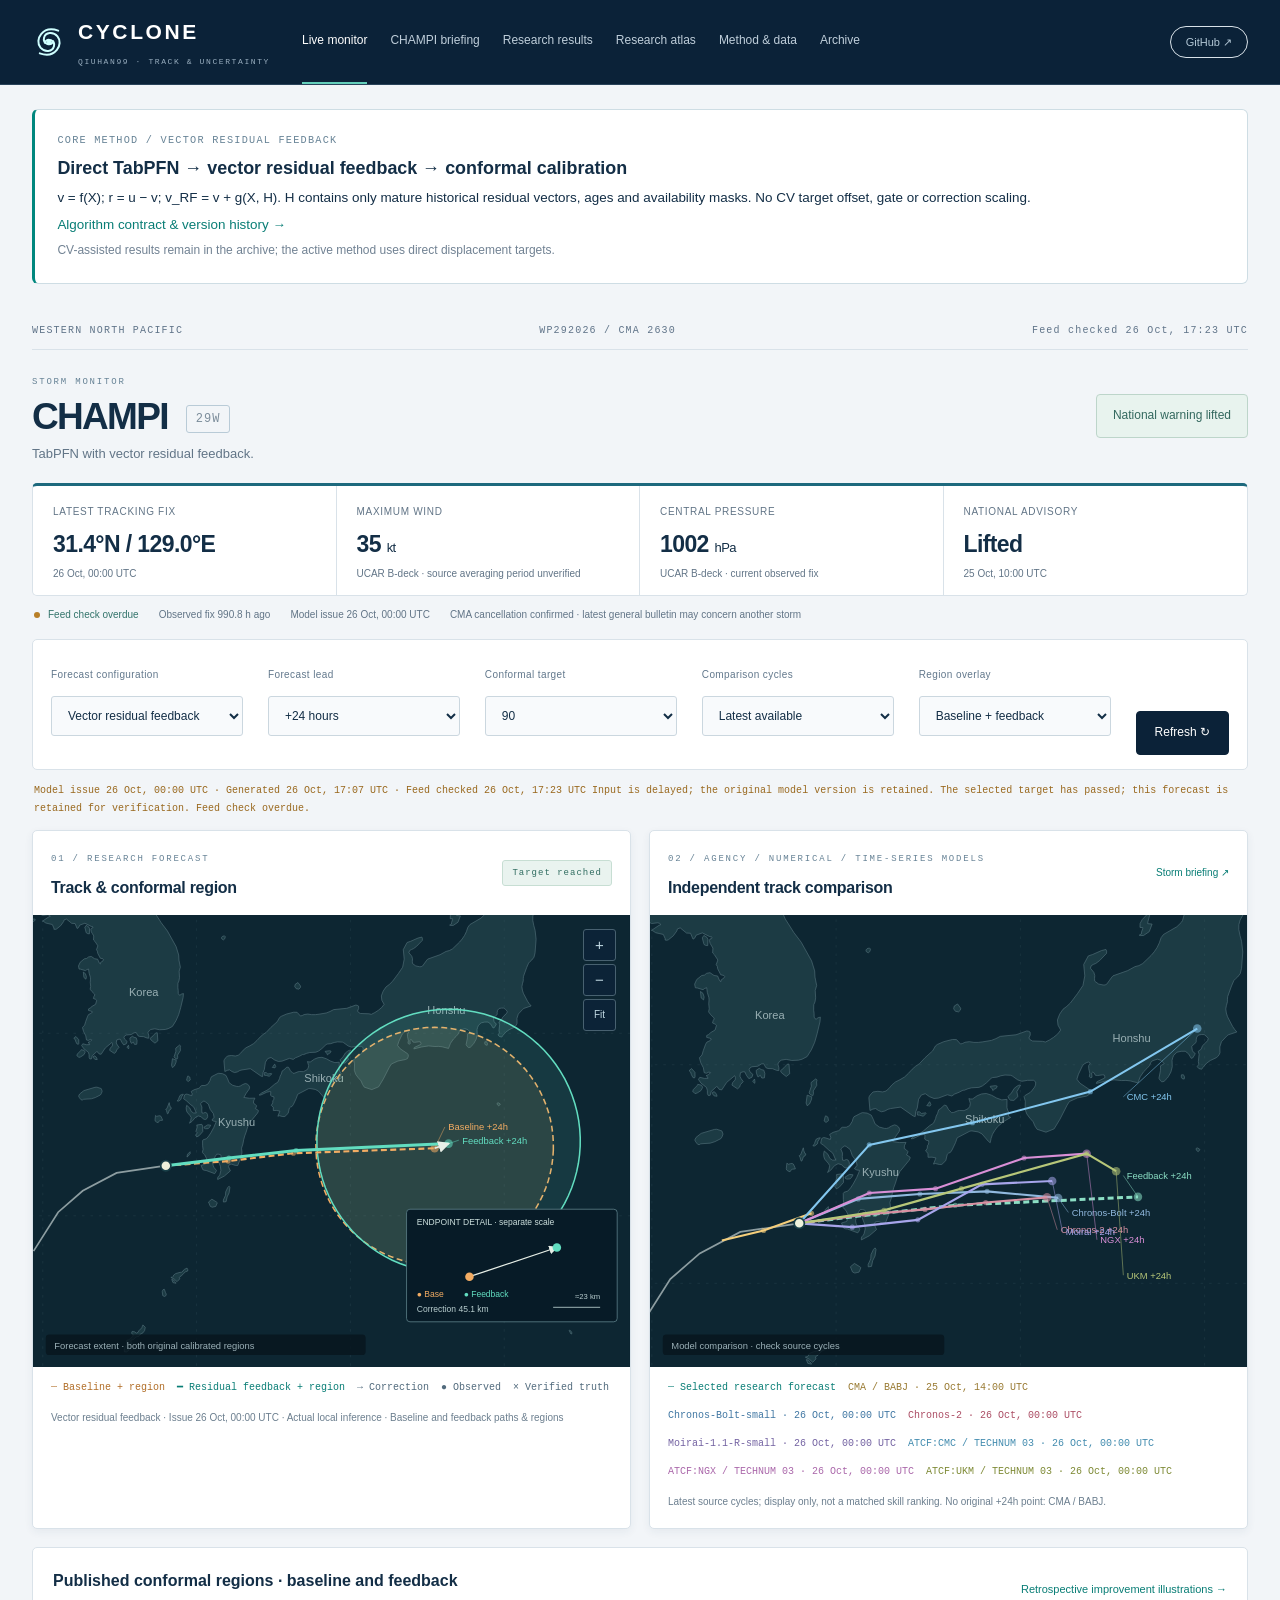
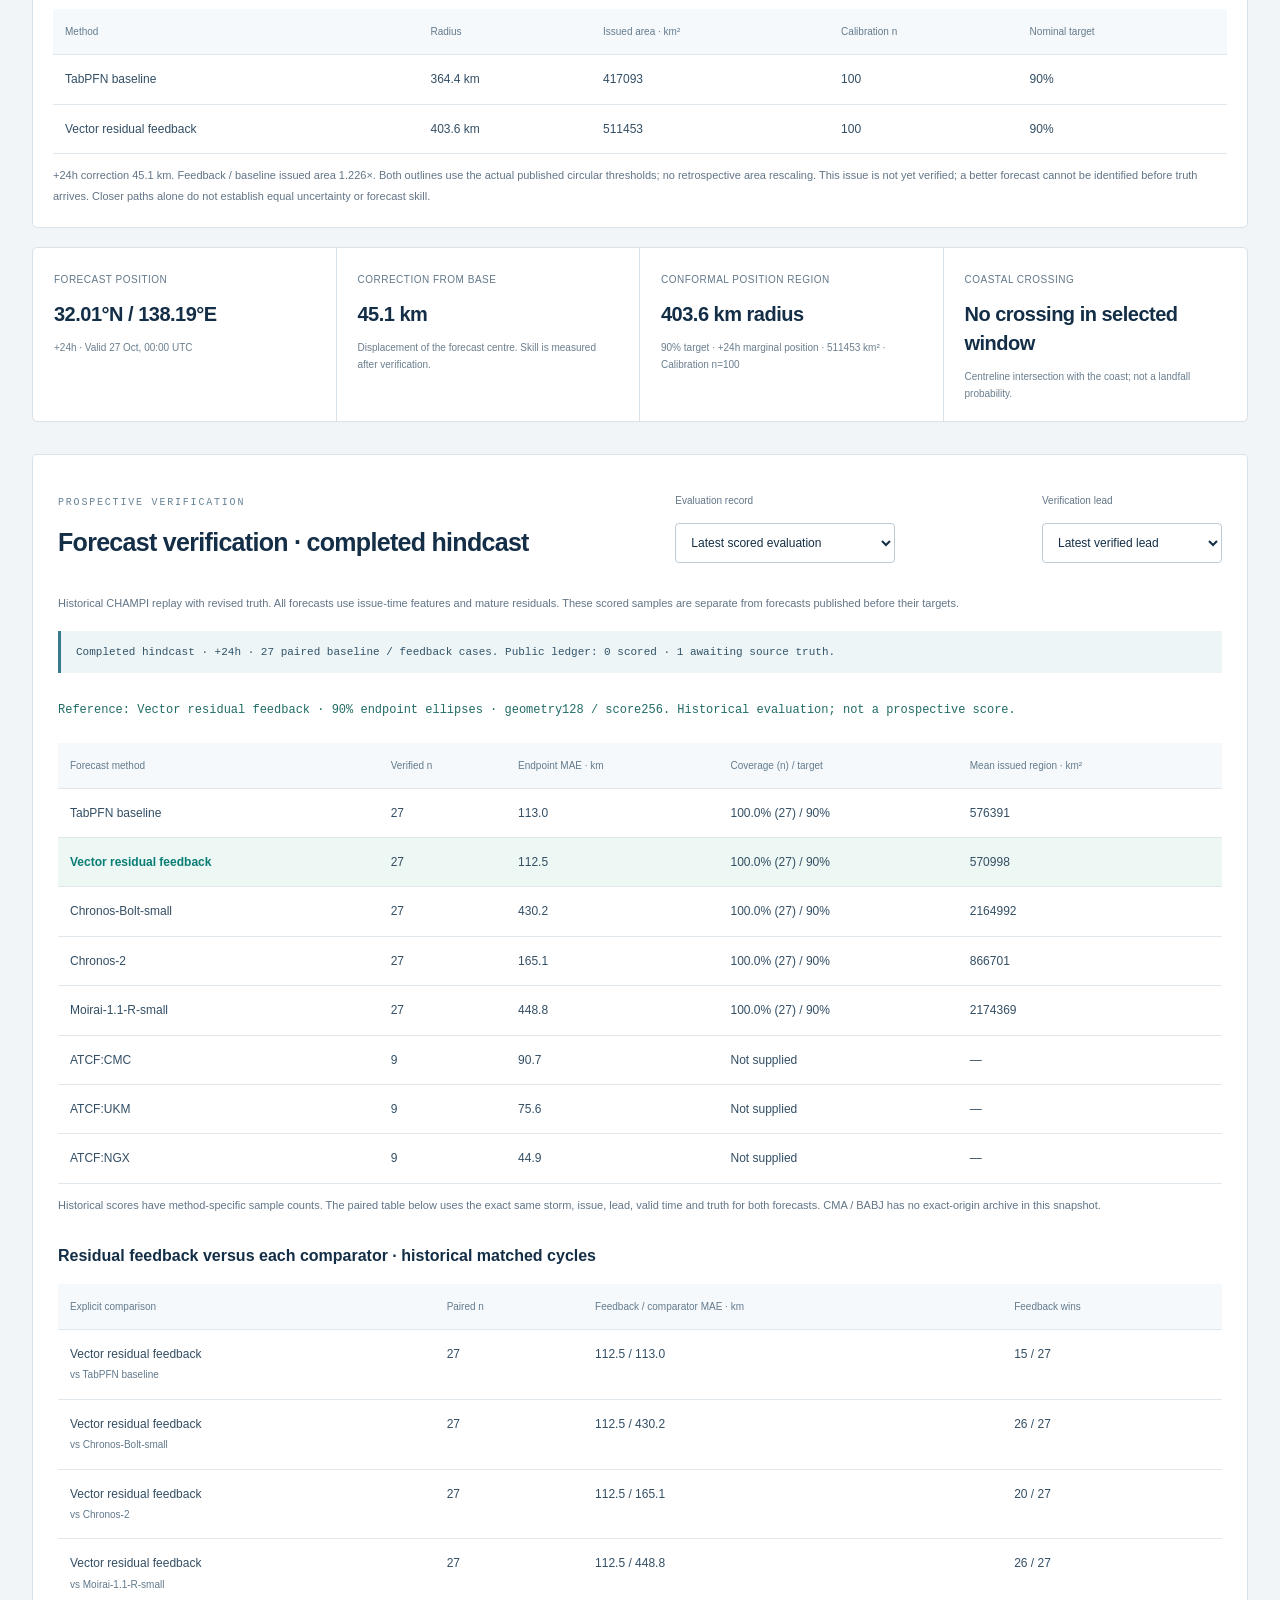
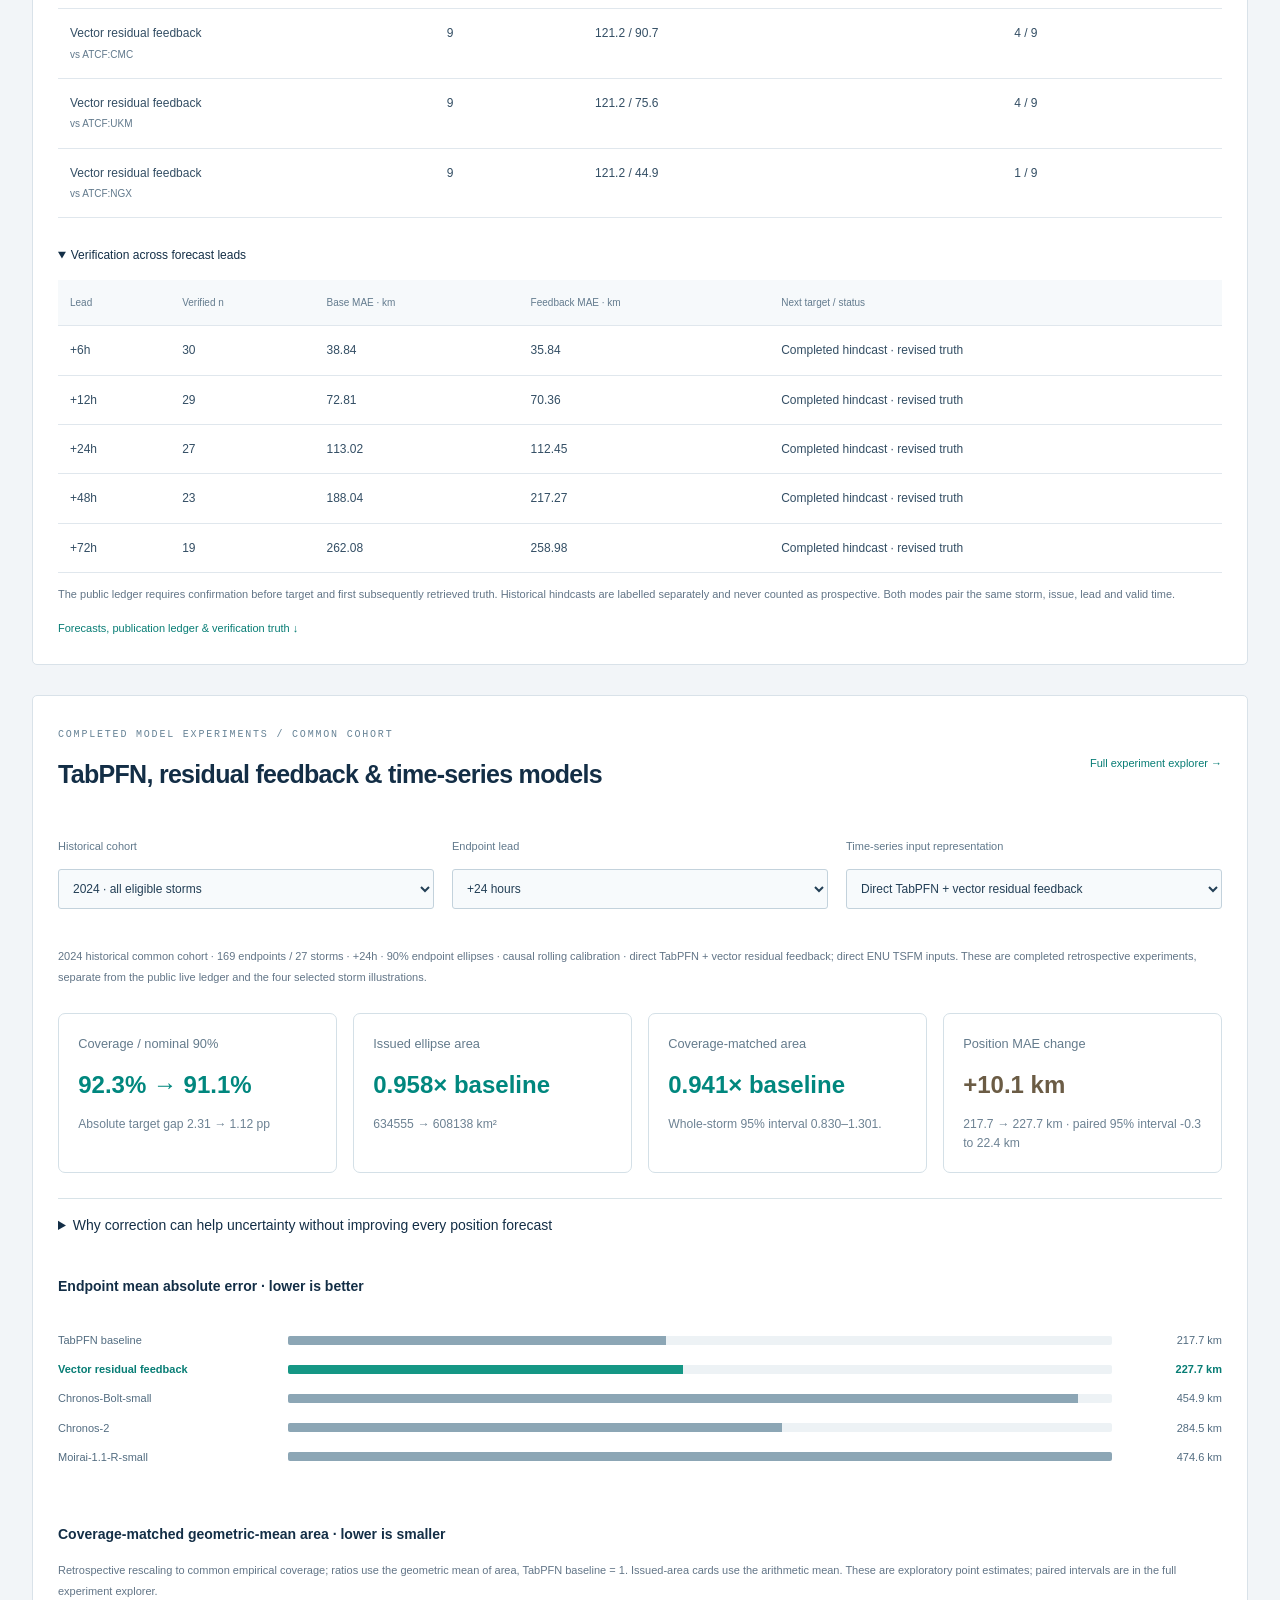
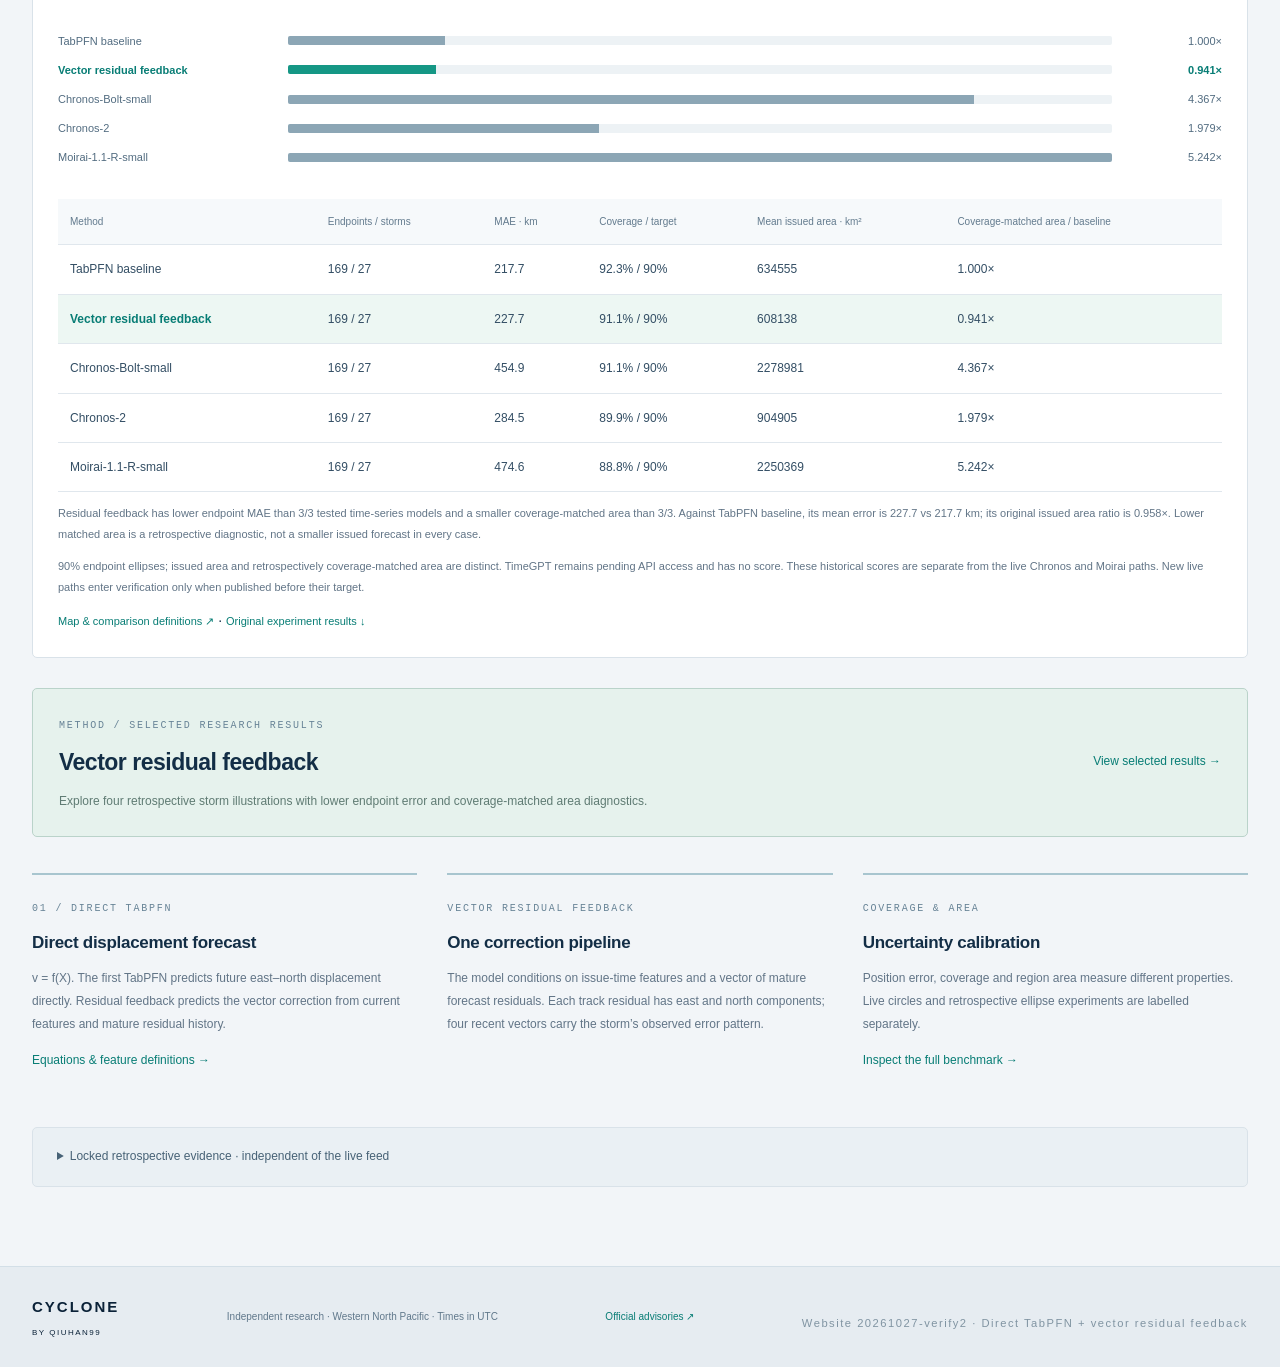
==== commit 2c94957b: "Fix stale method pages and show scored hindcasts alongside the live ledger Keep direct RF forecasts " ====
--- a/site/algorithm-live.html
+++ b/site/algorithm-live.html
@@ -1,3 +1,3 @@
-<!doctype html><html lang="en"><head><meta charset="UTF-8"><meta name="viewport" content="width=device-width,initial-scale=1"><meta name="theme-color" content="#0b2238"><meta name="description" content="CHAMPI track monitoring, TabPFN residual correction and prospective conformal verification."><meta http-equiv="Content-Security-Policy" content="default-src 'self'; script-src 'self'; style-src 'self' 'unsafe-inline'; img-src 'self' data: blob:; connect-src 'self'; object-src 'none'; base-uri 'self'"><title>CYCLONE / Storm monitor</title><link rel="icon" href="assets/mark.svg"><link rel="stylesheet" href="atlas.css"><link rel="stylesheet" href="algorithm-live.css"><link rel="stylesheet" href="conformal-evidence.css?v=terminal1"><link rel="stylesheet" href="terminal.css?v=brief3"></head><body><header class="atlas-header"><a class="atlas-brand" href="index.html" aria-current="page"><img src="assets/mark.svg" width="34" height="34" alt=""><span>CYCLONE<small>QIUHAN99 · TRACK & UNCERTAINTY</small></span></a><nav aria-label="Main navigation"><a href="algorithm-live.html" aria-current="page">Live monitor</a><a href="champi.html">CHAMPI briefing</a><a href="results.html">Research results</a><a href="research-atlas.html">Research atlas</a><a href="champi-pipeline.html">Method & data</a><a href="research.html">Archive</a></nav><a class="github" href="https://github.com/Qiuhan99/cyclone-tfm-live">GitHub ↗</a></header><main class="algorithm-main terminal-main"><section id="direct-core" class="core-contract"><article><span class="eyebrow">CORE METHOD / VECTOR RESIDUAL FEEDBACK</span><h2>Direct TabPFN → vector residual feedback → conformal calibration</h2><p>v = f(X); r = u − v; v_RF = v + g(X, H). H contains only mature historical residual vectors, ages and availability masks. No CV target offset, gate or correction scaling.</p><a href="assets/docs/DIRECT_VECTOR_FEEDBACK.md">Algorithm contract & version history →</a><p>CV-assisted results remain in the archive; the active method uses direct displacement targets.</p></article></section><div class="basin-bar"><span>WESTERN NORTH PACIFIC</span><span>WP292026 / CMA 2630</span><span id="monitor-clock">Checking public feed</span></div><section class="storm-heading"><div><span class="eyebrow">STORM MONITOR</span><h1>CHAMPI<span class="storm-number">29W</span></h1><p>TabPFN with vector residual feedback.</p></div><div id="monitor-alert" class="alert-badge">Checking official advisory</div></section><section id="monitor-facts" class="monitor-facts" aria-label="Latest tracking observations"></section><div id="monitor-freshness" class="source-strip" role="status"></div><section class="algo-controls" aria-label="Forecast controls"><label>Forecast configuration<select id="algo-method"><option value="TabPFN Direct-F2 + RF">Vector residual feedback</option><option value="TabPFN Direct-F2">TabPFN baseline</option></select></label><label>Forecast lead<select id="algo-lead"><option value="6">+6 hours</option><option value="12">+12 hours</option><option value="24" selected>+24 hours</option><option value="48">+48 hours</option><option value="72">+72 hours</option></select></label><label>Conformal target<select id="algo-level"><option>80</option><option selected>90</option><option>95</option></select></label><label>Comparison cycles<select id="algo-pairing"><option value="latest" selected>Latest available</option><option value="matched">Same issue time</option></select></label><label>Region overlay<select id="algo-region-mode"><option value="both" selected>Baseline + feedback</option><option value="TabPFN Direct-F2">Baseline only</option><option value="TabPFN Direct-F2 + RF">Feedback only</option><option value="none">Hide regions</option></select></label><button id="algo-refresh">Refresh ↻</button></section><p id="algo-status" class="algo-status" role="status"></p><section class="algo-maps"><article class="algo-map-card"><div class="algo-map-heading"><div><span class="eyebrow">01 / RESEARCH FORECAST</span><h2>Track & conformal region</h2></div><span class="badge" id="algo-state">Checking model version</span></div><div class="algo-map-wrap"><svg id="algo-own-map" viewBox="0 0 700 530" role="img" aria-label="TabPFN baseline and residual-feedback paths with both original calibrated position regions"></svg><div class="map-tools"><button id="algo-zoom-in" aria-label="Zoom in">+</button><button id="algo-zoom-out" aria-label="Zoom out">−</button><button id="algo-map-reset" aria-label="Fit forecast">Fit</button></div></div><div class="algo-legend"><span class="base">┄ Baseline + region</span><span class="c1">━ Residual feedback + region</span><span>→ Correction</span><span>● Observed</span><span>× Verified truth</span></div><p id="algo-own-clock"></p></article><article class="algo-map-card"><div class="algo-map-heading"><div><span class="eyebrow">02 / AGENCY / NUMERICAL / TIME-SERIES MODELS</span><h2>Independent track comparison</h2></div><a href="champi.html">Storm briefing ↗</a></div><div class="algo-map-wrap"><svg id="algo-other-map" viewBox="0 0 700 530" role="img" aria-label="CMA, numerical and genuine Chronos/Moirai forecasts on their comparison extent"></svg></div><div class="algo-legend" id="algo-other-legend"></div><p id="algo-other-note"></p></article></section><section class="region-comparison"><div class="section-heading"><h3>Published conformal regions · baseline and feedback</h3><a href="results.html">Retrospective improvement illustrations →</a></div><div class="algo-table"><table><thead><tr><th>Method</th><th>Radius</th><th>Issued area · km²</th><th>Calibration n</th><th>Nominal target</th></tr></thead><tbody id="algo-region-comparison"></tbody></table></div><p id="algo-region-note" class="fine-print"></p></section><section class="algo-cards"><article><span>Forecast position</span><strong id="algo-target">—</strong><p id="algo-target-time"></p></article><article><span>Correction from Base</span><strong id="algo-correction">—</strong><p>Displacement of the forecast centre. Skill is measured after verification.</p></article><article><span>Conformal position region</span><strong id="algo-radius">—</strong><p id="algo-area"></p></article><article><span>Coastal crossing</span><strong id="algo-coast">—</strong><p>Centreline intersection with the coast; not a landfall probability.</p></article></section><section class="verification-section" id="verification"><div class="section-heading"><div><span class="eyebrow">PROSPECTIVE VERIFICATION</span><h2>Live forecast verification</h2></div><label class="verification-select">Verification lead<select id="algo-verify-lead"><option value="auto" selected>Latest verified lead</option><option value="6">+6 hours</option><option value="12">+12 hours</option><option value="24">+24 hours</option><option value="48">+48 hours</option><option value="72">+72 hours</option></select></label></div><p id="algo-ledger-note" class="muted"></p><div id="algo-verification-status" class="verification-status" role="status"></div><p id="algo-verify-method" class="verification-reference"></p><div class="algo-table"><table><thead><tr><th>Forecast method</th><th>Verified n</th><th>Endpoint MAE · km</th><th>Coverage (n) / target</th><th>Mean issued region · km²</th></tr></thead><tbody id="algo-verification-methods"></tbody></table></div><p class="fine-print">Each method has its own verified sample count. Agency and numerical tracks have no comparable conformal region supplied. Use the paired table below to compare accuracy on identical cycles.</p><h3 class="verification-subtitle">Residual feedback versus each comparator · matched cycles</h3><div class="algo-table"><table><thead><tr><th>Explicit comparison</th><th>Paired n</th><th>Feedback / comparator MAE · km</th><th>Feedback wins</th></tr></thead><tbody id="algo-forward"></tbody></table></div><details class="verification-detail" open><summary>Verification across forecast leads</summary><div class="algo-table"><table><thead><tr><th>Lead</th><th>Verified n</th><th>Base MAE · km</th><th>Feedback MAE · km</th><th>Next target / status</th></tr></thead><tbody id="algo-all-leads"></tbody></table></div></details><p class="fine-print">Pairs require the same storm, issue, lead and valid time. Forecasts must be confirmed in public Git before the target. Truth is the first subsequently retrieved UCAR fix. Small samples are reported without a skill claim.</p><a class="text-link" href="assets/champi-operations.json" download>Forecasts, publication ledger & verification truth ↓</a></section><section class="model-comparison verification-section" id="model-comparison"><div class="section-heading"><div><span class="eyebrow">COMPLETED MODEL EXPERIMENTS / COMMON COHORT</span><h2>TabPFN, residual feedback & time-series models</h2></div><a href="conformal-benchmark.html">Full experiment explorer →</a></div><div class="comparison-controls"><label>Historical cohort<select id="comparison-cohort"><option value="test" selected>2024 · all eligible storms</option><option value="champi">CHAMPI · locked snapshot</option></select></label><label>Endpoint lead<select id="comparison-lead"><option value="6">+6 hours</option><option value="12">+12 hours</option><option value="24" selected>+24 hours</option></select></label><label>Time-series input representation<select id="comparison-input"><option value="core" selected>Direct TabPFN + vector residual feedback</option><option value="shared">Archive · CV-assisted models</option><option value="direct">Archive · CV-assisted TabPFN / direct TSFMs</option></select></label></div><p id="comparison-scope" class="fine-print" role="status">Loading completed experiments…</p><h3>Endpoint mean absolute error · lower is better</h3><div id="comparison-bars" class="model-error-bars"></div><h3>Coverage-matched endpoint area · lower is smaller</h3><p class="fine-print">Retrospective rescaling to common empirical coverage; ratios use TabPFN baseline = 1. These are exploratory point estimates; paired intervals are in the full experiment explorer.</p><div id="comparison-area-bars" class="model-error-bars"></div><div class="algo-table"><table><thead><tr><th>Method</th><th>Endpoints / storms</th><th>MAE · km</th><th>Coverage / target</th><th>Mean issued area · km²</th><th>Coverage-matched area / baseline</th></tr></thead><tbody id="comparison-table"></tbody></table></div><p id="comparison-finding" class="fine-print"></p><p class="fine-print">90% endpoint ellipses; issued area and retrospectively coverage-matched area are distinct. TimeGPT remains pending API access and has no score. These historical scores are separate from the live Chronos and Moirai paths. New live paths enter verification only when published before their target.</p><a class="text-link" href="assets/docs/CONFORMAL_MAP_AND_MODEL_COMPARISON.md">Map & comparison definitions ↗</a> · <a id="comparison-source" class="text-link" href="assets/tsfm-cv-sensitivity.json" download>Original experiment results ↓</a></section><section class="results-link"><div><span class="eyebrow">METHOD / SELECTED RESEARCH RESULTS</span><h2>Vector residual feedback</h2><p>Explore four retrospective storm illustrations with lower endpoint error and coverage-matched area diagnostics.</p></div><a href="results.html">View selected results →</a></section><section class="method-strip"><article><span class="eyebrow">01 / DIRECT TABPFN</span><h3>Direct displacement forecast</h3><p>v = f(X). The first TabPFN predicts future east–north displacement directly. Residual feedback predicts the vector correction from current features and mature residual history.</p><a href="champi-pipeline.html#direct-core">Equations & feature definitions →</a></article><article><span class="eyebrow">VECTOR RESIDUAL FEEDBACK</span><h3>One correction pipeline</h3><p>The model conditions on issue-time features and a vector of mature forecast residuals. Each track residual has east and north components; four recent vectors carry the storm’s observed error pattern.</p></article><article><span class="eyebrow">COVERAGE & AREA</span><h3>Uncertainty calibration</h3><p>Position error, coverage and region area measure different properties. Live circles and retrospective ellipse experiments are labelled separately.</p><a href="conformal-benchmark.html">Inspect the full benchmark →</a></article></section><details class="archive-disclosure"><summary>Locked retrospective evidence · independent of the live feed</summary><section id="cp-evidence" class="cp-evidence" data-cp-view="compact"><span class="eyebrow">PRIMARY / COMMON-COHORT CONFORMAL</span><h2>Common-cohort verification</h2><div class="cp-controls"><label>Evaluation cohort<select id="cp-phase"><option value="test">2024 · all eligible storms</option><option value="champi">CHAMPI · locked snapshot</option></select></label><label>Endpoint lead · hours<select id="cp-lead"><option>6</option><option>12</option><option selected>24</option></select></label><label>Coverage target · %<select id="cp-level"><option>80</option><option selected>90</option><option>95</option></select></label><label>Region geometry<select id="cp-shape"><option value="ellipse">Ellipse</option><option value="circle">Circle</option></select></label><label>Calibration state<select id="cp-calibrator"><option value="Causal rolling">Causal rolling</option><option value="Frozen 2019">Frozen 2019</option></select></label><label>Motion stratum<select id="cp-regime"><option value="all">All origins</option><option value="motion_change">Turning / speed-change proxy</option><option value="stable_proxy">Stable-motion proxy</option><option value="intermediate">Intermediate</option></select></label></div>
+<!doctype html><html lang="en" data-site-version="20261027-verify2"><head><meta charset="UTF-8"><meta name="viewport" content="width=device-width,initial-scale=1"><meta name="theme-color" content="#0b2238"><meta name="description" content="CHAMPI track monitoring, TabPFN residual correction and prospective conformal verification."><meta http-equiv="Content-Security-Policy" content="default-src 'self'; script-src 'self'; style-src 'self' 'unsafe-inline'; img-src 'self' data: blob:; connect-src 'self'; object-src 'none'; base-uri 'self'"><title>CYCLONE / Storm monitor</title><link rel="icon" href="assets/mark.svg"><link rel="stylesheet" href="atlas.css"><link rel="stylesheet" href="algorithm-live.css"><link rel="stylesheet" href="conformal-evidence.css?v=terminal1"><link rel="stylesheet" href="terminal.css?v=verify2"><script type="module" src="release-watch.mjs?v=verify2"></script></head><body><div id="site-update-notice" class="site-update-notice" role="status" hidden></div><header class="atlas-header"><a class="atlas-brand" href="index.html" aria-current="page"><img src="assets/mark.svg" width="34" height="34" alt=""><span>CYCLONE<small>QIUHAN99 · TRACK & UNCERTAINTY</small></span></a><nav aria-label="Main navigation"><a href="algorithm-live.html" aria-current="page">Live monitor</a><a href="champi.html">CHAMPI briefing</a><a href="results.html">Research results</a><a href="research-atlas.html">Research atlas</a><a href="champi-pipeline.html">Method & data</a><a href="research.html">Archive</a></nav><a class="github" href="https://github.com/Qiuhan99/cyclone-tfm-live">GitHub ↗</a></header><main class="algorithm-main terminal-main"><section id="direct-core" class="core-contract"><article><span class="eyebrow">CORE METHOD / VECTOR RESIDUAL FEEDBACK</span><h2>Direct TabPFN → vector residual feedback → conformal calibration</h2><p>v = f(X); r = u − v; v_RF = v + g(X, H). H contains only mature historical residual vectors, ages and availability masks. No CV target offset, gate or correction scaling.</p><a href="assets/docs/DIRECT_VECTOR_FEEDBACK.md">Algorithm contract & version history →</a><p>CV-assisted results remain in the archive; the active method uses direct displacement targets.</p></article></section><div class="basin-bar"><span>WESTERN NORTH PACIFIC</span><span>WP292026 / CMA 2630</span><span id="monitor-clock">Checking public feed</span></div><section class="storm-heading"><div><span class="eyebrow">STORM MONITOR</span><h1>CHAMPI<span class="storm-number">29W</span></h1><p>TabPFN with vector residual feedback.</p></div><div id="monitor-alert" class="alert-badge">Checking official advisory</div></section><section id="monitor-facts" class="monitor-facts" aria-label="Latest tracking observations"></section><div id="monitor-freshness" class="source-strip" role="status"></div><section class="algo-controls" aria-label="Forecast controls"><label>Forecast configuration<select id="algo-method"><option value="TabPFN Direct-F2 + RF">Vector residual feedback</option><option value="TabPFN Direct-F2">TabPFN baseline</option></select></label><label>Forecast lead<select id="algo-lead"><option value="6">+6 hours</option><option value="12">+12 hours</option><option value="24" selected>+24 hours</option><option value="48">+48 hours</option><option value="72">+72 hours</option></select></label><label>Conformal target<select id="algo-level"><option>80</option><option selected>90</option><option>95</option></select></label><label>Comparison cycles<select id="algo-pairing"><option value="latest" selected>Latest available</option><option value="matched">Same issue time</option></select></label><label>Region overlay<select id="algo-region-mode"><option value="both" selected>Baseline + feedback</option><option value="TabPFN Direct-F2">Baseline only</option><option value="TabPFN Direct-F2 + RF">Feedback only</option><option value="none">Hide regions</option></select></label><button id="algo-refresh">Refresh ↻</button></section><p id="algo-status" class="algo-status" role="status"></p><section class="algo-maps"><article class="algo-map-card"><div class="algo-map-heading"><div><span class="eyebrow">01 / RESEARCH FORECAST</span><h2>Track & conformal region</h2></div><span class="badge" id="algo-state">Checking model version</span></div><div class="algo-map-wrap"><svg id="algo-own-map" viewBox="0 0 700 530" role="img" aria-label="TabPFN baseline and residual-feedback paths with both original calibrated position regions"></svg><div class="map-tools"><button id="algo-zoom-in" aria-label="Zoom in">+</button><button id="algo-zoom-out" aria-label="Zoom out">−</button><button id="algo-map-reset" aria-label="Fit forecast">Fit</button></div></div><div class="algo-legend"><span class="base">┄ Baseline + region</span><span class="c1">━ Residual feedback + region</span><span>→ Correction</span><span>● Observed</span><span>× Verified truth</span></div><p id="algo-own-clock"></p></article><article class="algo-map-card"><div class="algo-map-heading"><div><span class="eyebrow">02 / AGENCY / NUMERICAL / TIME-SERIES MODELS</span><h2>Independent track comparison</h2></div><a href="champi.html">Storm briefing ↗</a></div><div class="algo-map-wrap"><svg id="algo-other-map" viewBox="0 0 700 530" role="img" aria-label="CMA, numerical and genuine Chronos/Moirai forecasts on their comparison extent"></svg></div><div class="algo-legend" id="algo-other-legend"></div><p id="algo-other-note"></p></article></section><section class="region-comparison"><div class="section-heading"><h3>Published conformal regions · baseline and feedback</h3><a href="results.html">Retrospective improvement illustrations →</a></div><div class="algo-table"><table><thead><tr><th>Method</th><th>Radius</th><th>Issued area · km²</th><th>Calibration n</th><th>Nominal target</th></tr></thead><tbody id="algo-region-comparison"></tbody></table></div><p id="algo-region-note" class="fine-print"></p></section><section class="algo-cards"><article><span>Forecast position</span><strong id="algo-target">—</strong><p id="algo-target-time"></p></article><article><span>Correction from Base</span><strong id="algo-correction">—</strong><p>Displacement of the forecast centre. Skill is measured after verification.</p></article><article><span>Conformal position region</span><strong id="algo-radius">—</strong><p id="algo-area"></p></article><article><span>Coastal crossing</span><strong id="algo-coast">—</strong><p>Centreline intersection with the coast; not a landfall probability.</p></article></section><section class="verification-section" id="verification"><div class="section-heading"><div><span class="eyebrow">PROSPECTIVE VERIFICATION</span><h2 id="verification-title">Forecast verification</h2></div><label class="verification-select">Evaluation record<select id="algo-evaluation-mode"><option value="auto" selected>Latest scored evaluation</option><option value="hindcast">Completed CHAMPI hindcast</option><option value="prospective">Public forecast ledger</option></select></label><label class="verification-select">Verification lead<select id="algo-verify-lead"><option value="auto" selected>Latest verified lead</option><option value="6">+6 hours</option><option value="12">+12 hours</option><option value="24">+24 hours</option><option value="48">+48 hours</option><option value="72">+72 hours</option></select></label></div><p id="algo-ledger-note" class="muted"></p><div id="algo-verification-status" class="verification-status" role="status"></div><p id="algo-verify-method" class="verification-reference"></p><div class="algo-table"><table><thead><tr><th>Forecast method</th><th>Verified n</th><th>Endpoint MAE · km</th><th>Coverage (n) / target</th><th>Mean issued region · km²</th></tr></thead><tbody id="algo-verification-methods"></tbody></table></div><p id="algo-score-note" class="fine-print">Each method has its own verified sample count. Agency and numerical tracks have no comparable conformal region supplied. Use the paired table below to compare accuracy on identical cycles.</p><h3 id="algo-pair-title" class="verification-subtitle">Residual feedback versus each comparator · matched cycles</h3><div class="algo-table"><table><thead><tr><th>Explicit comparison</th><th>Paired n</th><th>Feedback / comparator MAE · km</th><th>Feedback wins</th></tr></thead><tbody id="algo-forward"></tbody></table></div><details class="verification-detail" open><summary>Verification across forecast leads</summary><div class="algo-table"><table><thead><tr><th>Lead</th><th>Verified n</th><th>Base MAE · km</th><th>Feedback MAE · km</th><th>Next target / status</th></tr></thead><tbody id="algo-all-leads"></tbody></table></div></details><p class="fine-print">The public ledger requires confirmation before target and first subsequently retrieved truth. Historical hindcasts are labelled separately and never counted as prospective. Both modes pair the same storm, issue, lead and valid time.</p><a class="text-link" href="assets/champi-operations.json" download>Forecasts, publication ledger & verification truth ↓</a></section><section class="model-comparison verification-section" id="model-comparison"><div class="section-heading"><div><span class="eyebrow">COMPLETED MODEL EXPERIMENTS / COMMON COHORT</span><h2>TabPFN, residual feedback & time-series models</h2></div><a href="conformal-benchmark.html">Full experiment explorer →</a></div><div class="comparison-controls"><label>Historical cohort<select id="comparison-cohort"><option value="test" selected>2024 · all eligible storms</option><option value="champi">CHAMPI · locked snapshot</option></select></label><label>Endpoint lead<select id="comparison-lead"><option value="6">+6 hours</option><option value="12">+12 hours</option><option value="24" selected>+24 hours</option></select></label><label>Time-series input representation<select id="comparison-input"><option value="core" selected>Direct TabPFN + vector residual feedback</option><option value="shared">Archive · CV-assisted models</option><option value="direct">Archive · CV-assisted TabPFN / direct TSFMs</option></select></label></div><p id="comparison-scope" class="fine-print" role="status">Loading completed experiments…</p><div id="comparison-assessment" class="comparison-assessment" aria-label="Residual feedback versus its baseline"></div><details class="comparison-audit"><summary>Why correction can help uncertainty without improving every position forecast</summary><p id="comparison-diagnosis"></p><p>For a true vector residual r and estimated correction δ, the tangent squared-error gain is 2r·δ − ‖δ‖². Estimated corrections can point in the wrong direction or overshoot. Conformal coverage, region efficiency and position MAE are evaluated separately.</p><a href="assets/docs/DIRECT_FEEDBACK_AUDIT_CN.md">Audit and interpretation · Chinese →</a></details><h3>Endpoint mean absolute error · lower is better</h3><div id="comparison-bars" class="model-error-bars"></div><h3>Coverage-matched geometric-mean area · lower is smaller</h3><p class="fine-print">Retrospective rescaling to common empirical coverage; ratios use the geometric mean of area, TabPFN baseline = 1. Issued-area cards use the arithmetic mean. These are exploratory point estimates; paired intervals are in the full experiment explorer.</p><div id="comparison-area-bars" class="model-error-bars"></div><div class="algo-table"><table><thead><tr><th>Method</th><th>Endpoints / storms</th><th>MAE · km</th><th>Coverage / target</th><th>Mean issued area · km²</th><th>Coverage-matched area / baseline</th></tr></thead><tbody id="comparison-table"></tbody></table></div><p id="comparison-finding" class="fine-print"></p><p class="fine-print">90% endpoint ellipses; issued area and retrospectively coverage-matched area are distinct. TimeGPT remains pending API access and has no score. These historical scores are separate from the live Chronos and Moirai paths. New live paths enter verification only when published before their target.</p><a class="text-link" href="assets/docs/CONFORMAL_MAP_AND_MODEL_COMPARISON.md">Map & comparison definitions ↗</a> · <a id="comparison-source" class="text-link" href="assets/tsfm-cv-sensitivity.json" download>Original experiment results ↓</a></section><section class="results-link"><div><span class="eyebrow">METHOD / SELECTED RESEARCH RESULTS</span><h2>Vector residual feedback</h2><p>Explore four retrospective storm illustrations with lower endpoint error and coverage-matched area diagnostics.</p></div><a href="results.html">View selected results →</a></section><section class="method-strip"><article><span class="eyebrow">01 / DIRECT TABPFN</span><h3>Direct displacement forecast</h3><p>v = f(X). The first TabPFN predicts future east–north displacement directly. Residual feedback predicts the vector correction from current features and mature residual history.</p><a href="champi-pipeline.html#direct-core">Equations & feature definitions →</a></article><article><span class="eyebrow">VECTOR RESIDUAL FEEDBACK</span><h3>One correction pipeline</h3><p>The model conditions on issue-time features and a vector of mature forecast residuals. Each track residual has east and north components; four recent vectors carry the storm’s observed error pattern.</p></article><article><span class="eyebrow">COVERAGE & AREA</span><h3>Uncertainty calibration</h3><p>Position error, coverage and region area measure different properties. Live circles and retrospective ellipse experiments are labelled separately.</p><a href="conformal-benchmark.html">Inspect the full benchmark →</a></article></section><details class="archive-disclosure"><summary>Locked retrospective evidence · independent of the live feed</summary><section id="cp-evidence" class="cp-evidence" data-cp-view="compact"><span class="eyebrow">PRIMARY / COMMON-COHORT CONFORMAL</span><h2>Common-cohort verification</h2><div class="cp-controls"><label>Evaluation cohort<select id="cp-phase"><option value="test">2024 · all eligible storms</option><option value="champi">CHAMPI · locked snapshot</option></select></label><label>Endpoint lead · hours<select id="cp-lead"><option>6</option><option>12</option><option selected>24</option></select></label><label>Coverage target · %<select id="cp-level"><option>80</option><option selected>90</option><option>95</option></select></label><label>Region geometry<select id="cp-shape"><option value="ellipse">Ellipse</option><option value="circle">Circle</option></select></label><label>Calibration state<select id="cp-calibrator"><option value="Causal rolling">Causal rolling</option><option value="Frozen 2019">Frozen 2019</option></select></label><label>Motion stratum<select id="cp-regime"><option value="all">All origins</option><option value="motion_change">Turning / speed-change proxy</option><option value="stable_proxy">Stable-motion proxy</option><option value="intermediate">Intermediate</option></select></label></div>
 <div id="cp-status" role="status">Loading experiment results…</div><div id="cp-cards" class="cp-cards"></div><div class="cp-table"><table><thead><tr><th>Model / input branch</th><th>Endpoints / storms</th><th>Coverage / target</th><th>Shortfall / excess · pp</th><th>Absolute coverage gap · pp</th><th>Mean issued area · km²</th><th>Matched-area ratio / F2 Base</th></tr></thead><tbody id="cp-table"></tbody></table></div><p class="cp-note">Absolute coverage gap = |coverage − target| in percentage points; it is not track MAE. Read shortfall, excess, region area and estimation intervals together. A matched-area ratio below 1 indicates a smaller region after retrospective coverage matching. Issued area uses the original frozen hindcast rule. All rows share the same origins and truth.</p><p id="cp-intervals" class="cp-note"></p>
-<p><a class="cp-mini-link" href="conformal-benchmark.html">Full Chronos / Moirai comparison, coverage curves & versions →</a></p></section><section class="cp-contract" id="c1-audit"><span class="eyebrow">C1 AUDIT / SAME NAME DOES NOT MEAN SAME PIPELINE</span><h2>C1 protocol audit</h2><p id="c1-audit-finding">Loading the independent audit…</p><p id="c1-audit-coverage"></p><div id="c1-original-evidence" class="cp-table"></div><p>The original PI+ study has 60 next-6h endpoints from five storms; the current study has 169 fixed-24h endpoints from 27 storms. The original C1/Base matched-area ratio is 0.794 with an interval crossing 1. Its CHAMPI short replay never reached a second context refresh. These protocols cannot establish each other’s causal mechanism.</p><p>A sample rate above target does not establish systematic overcoverage. The reported 95% intervals describe uncertainty in coverage estimates, not cyclone position. Residual feedback must learn a useful error signal; improvement is empirical.</p><a href="assets/docs/C1_PIPELINE_AUDIT_CN.md">Full audit · original report in Chinese ↗</a></section><section class="algo-evidence"><div><span class="eyebrow">HISTORICAL / CHAMPI</span><h2>Track-centre error</h2><p>Revised historical data on the original common cohort. The selected forecast lead changes this table; incoming observations do not rewrite it.</p></div><div class="algo-table"><table><thead><tr><th>Method</th><th>Common n</th><th>Endpoint MAE · km</th></tr></thead><tbody id="algo-retro"></tbody></table></div></section></details></main><footer><span>CYCLONE <small>BY QIUHAN99</small></span><p>Independent research · Western North Pacific · Times in UTC</p><a href="https://www.nmc.cn/publish/typhoon/warning_index.html">Official advisories ↗</a></footer><script type="module" src="algorithm-live.mjs?v=direct1"></script><script type="module" src="monitor.mjs?v=1"></script><script type="module" src="conformal-evidence.mjs?v=direct1"></script><script type="module" src="c1-audit.mjs?v=terminal1"></script><script type="module" src="model-comparison.mjs?v=direct1"></script></body></html>+<p><a class="cp-mini-link" href="conformal-benchmark.html">Full Chronos / Moirai comparison, coverage curves & versions →</a></p></section><section class="cp-contract" id="c1-audit"><span class="eyebrow">C1 AUDIT / SAME NAME DOES NOT MEAN SAME PIPELINE</span><h2>C1 protocol audit</h2><p id="c1-audit-finding">Loading the independent audit…</p><p id="c1-audit-coverage"></p><div id="c1-original-evidence" class="cp-table"></div><p>The original PI+ study has 60 next-6h endpoints from five storms; the current study has 169 fixed-24h endpoints from 27 storms. The original C1/Base matched-area ratio is 0.794 with an interval crossing 1. Its CHAMPI short replay never reached a second context refresh. These protocols cannot establish each other’s causal mechanism.</p><p>A sample rate above target does not establish systematic overcoverage. The reported 95% intervals describe uncertainty in coverage estimates, not cyclone position. Residual feedback must learn a useful error signal; improvement is empirical.</p><a href="assets/docs/C1_PIPELINE_AUDIT_CN.md">Full audit · original report in Chinese ↗</a></section><section class="algo-evidence"><div><span class="eyebrow">HISTORICAL / CHAMPI</span><h2>Track-centre error</h2><p>Revised historical data on the original common cohort. The selected forecast lead changes this table; incoming observations do not rewrite it.</p></div><div class="algo-table"><table><thead><tr><th>Method</th><th>Common n</th><th>Endpoint MAE · km</th></tr></thead><tbody id="algo-retro"></tbody></table></div></section></details></main><footer><span>CYCLONE <small>BY QIUHAN99</small></span><p>Independent research · Western North Pacific · Times in UTC</p><a href="https://www.nmc.cn/publish/typhoon/warning_index.html">Official advisories ↗</a><small class="site-version">Website 20261027-verify2 · Direct TabPFN + vector residual feedback</small></footer><script type="module" src="algorithm-live.mjs?v=verify2"></script><script type="module" src="monitor.mjs?v=1"></script><script type="module" src="conformal-evidence.mjs?v=verify2"></script><script type="module" src="c1-audit.mjs?v=terminal1"></script><script type="module" src="model-comparison.mjs?v=verify2"></script></body></html>
--- a/site/terminal.css
+++ b/site/terminal.css
@@ -29,3 +29,5 @@
 .core-contract p{font-size:.84rem;line-height:1.6;margin:.3rem 0;max-width:none;}
 .core-contract a{font-size:.84rem;}
 .core-contract p:last-child{font-size:.75rem;color:#718293;}
+
+.comparison-assessment{display:grid;grid-template-columns:repeat(4,minmax(0,1fr));gap:1rem;margin:1.6rem 0;}.assessment-card{padding:1.2rem;border:1px solid #d4e0e7;border-radius:7px;background:#fff;display:flex;flex-direction:column;gap:.65rem;}.assessment-card span{font-size:.8rem;color:#647b8c;}.assessment-card strong{font-size:1.5rem;color:#264b62;}.assessment-card small{font-size:.76rem;line-height:1.55;color:#6d8293;}.assessment-card.metric-improved strong{color:#00877e;}.assessment-card.metric-neutral strong{color:#6b5c45;}.comparison-audit{border-top:1px solid #d8e3e8;padding:.9rem 0;margin-bottom:1.5rem;}.comparison-audit p{font-size:.85rem;line-height:1.7;}.verification-empty{padding:1.5rem!important;color:#526c7e;background:#f2f7f9;line-height:1.8;}.site-version{display:block;font-size:.7rem;color:#8094a2;margin-top:.8rem;}.site-update-notice{padding:.8rem 1.5rem;background:#fff2d8;color:#544321;font:14px/1.5 system-ui;}.site-update-notice[hidden]{display:none;}@media(max-width:900px){.comparison-assessment{grid-template-columns:repeat(2,minmax(0,1fr));}}@media(max-width:520px){.comparison-assessment{grid-template-columns:1fr;}}
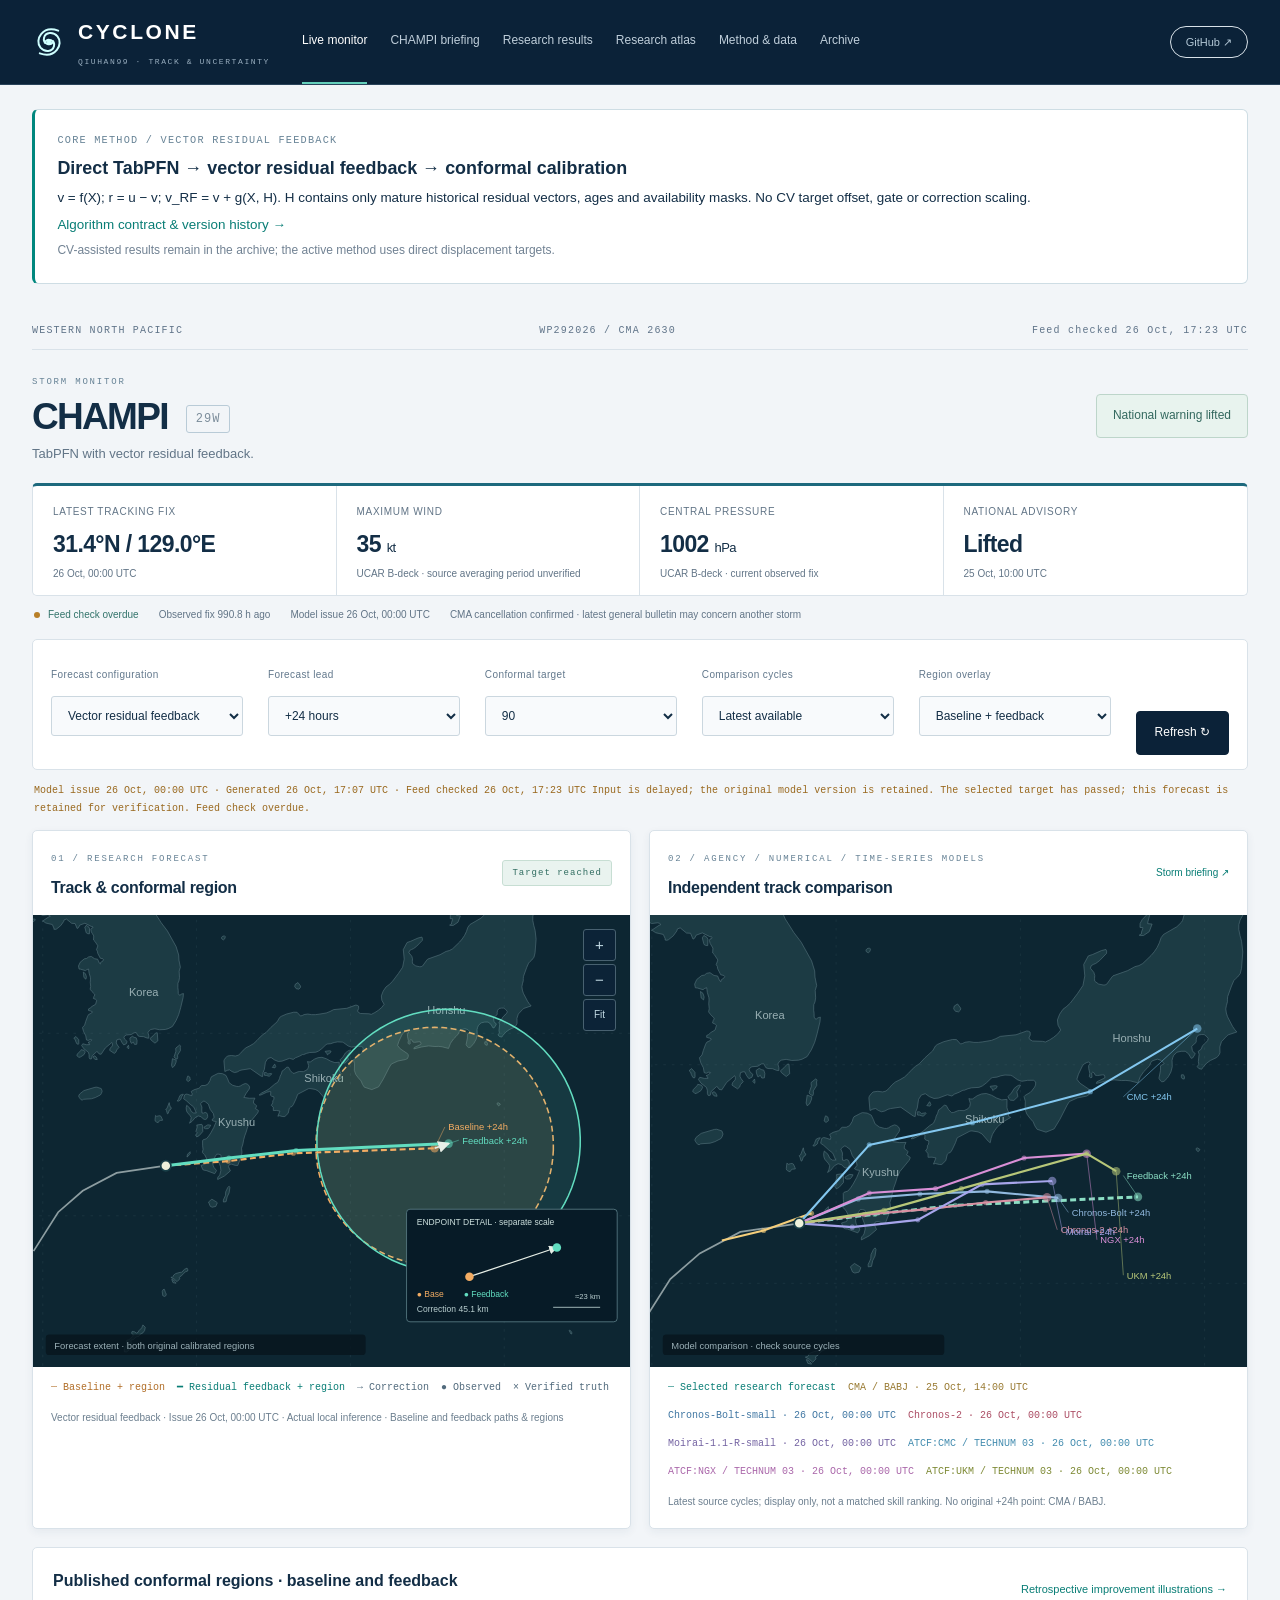
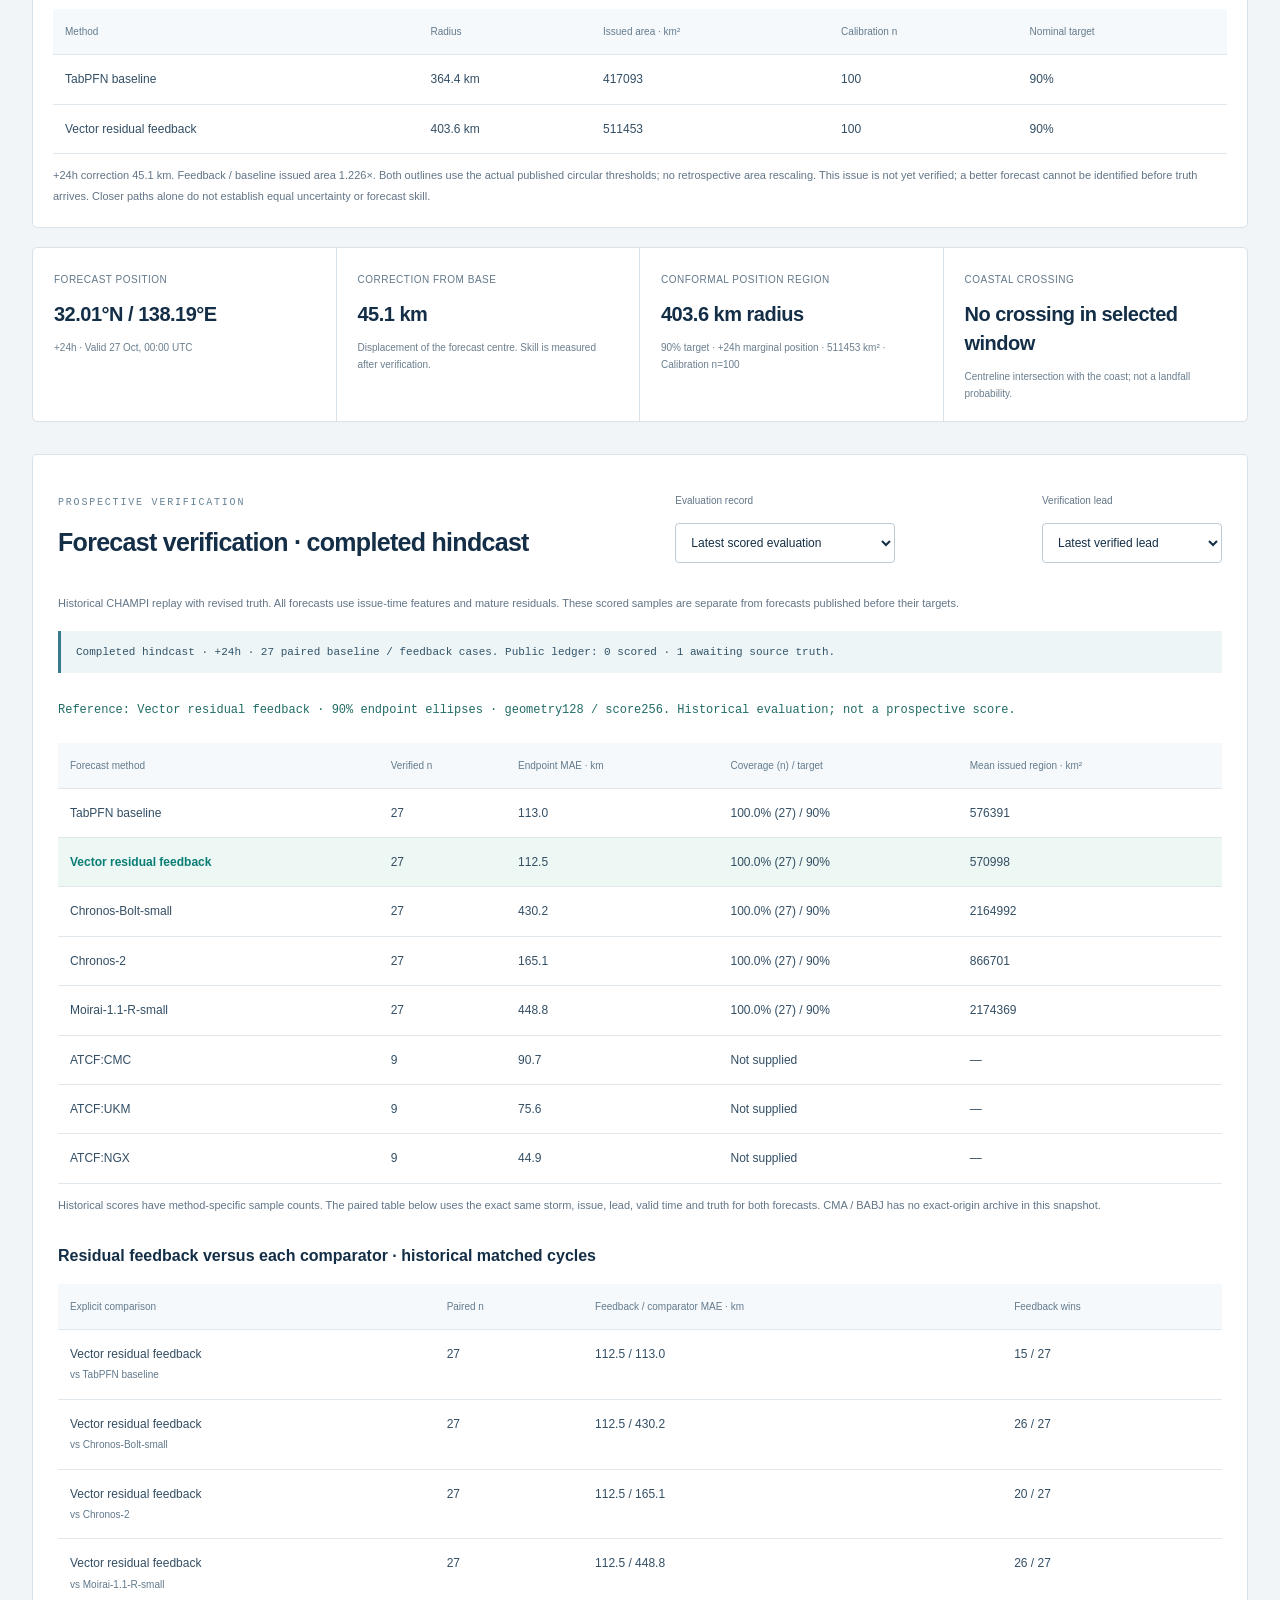
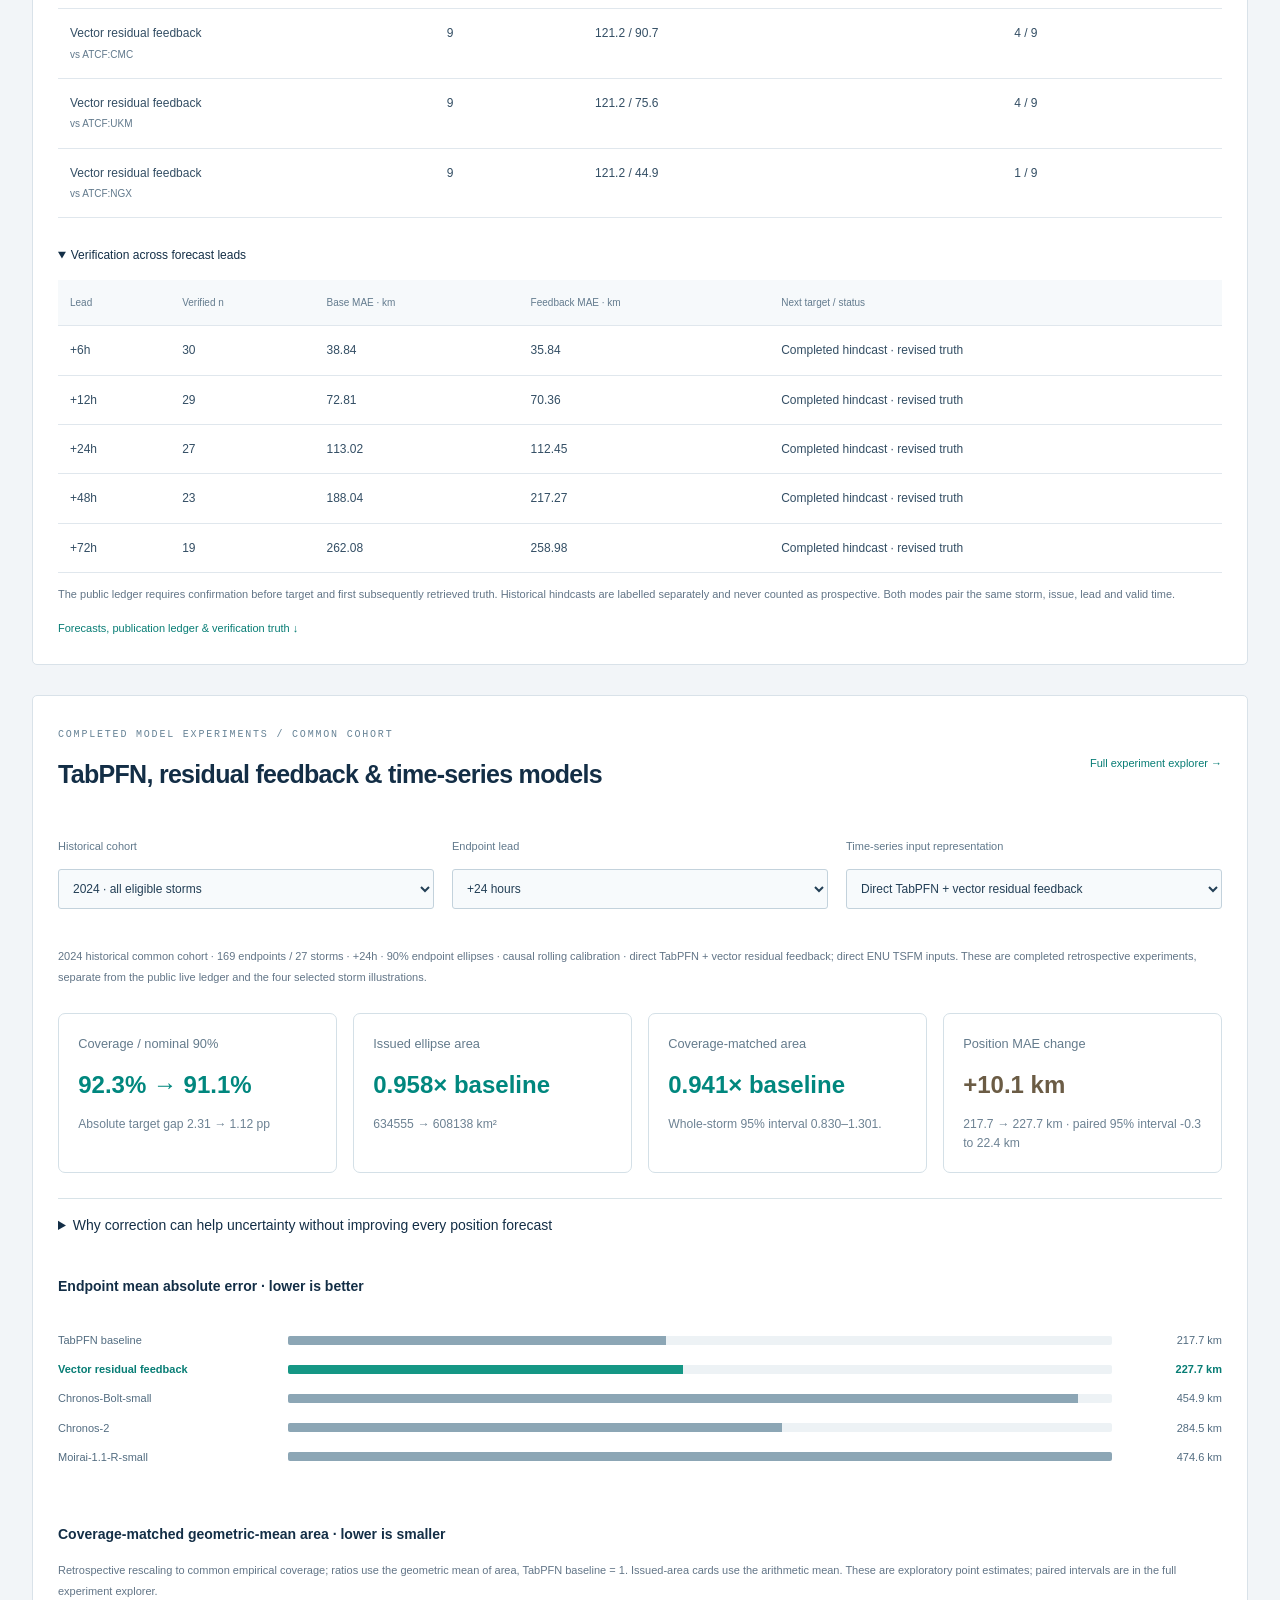
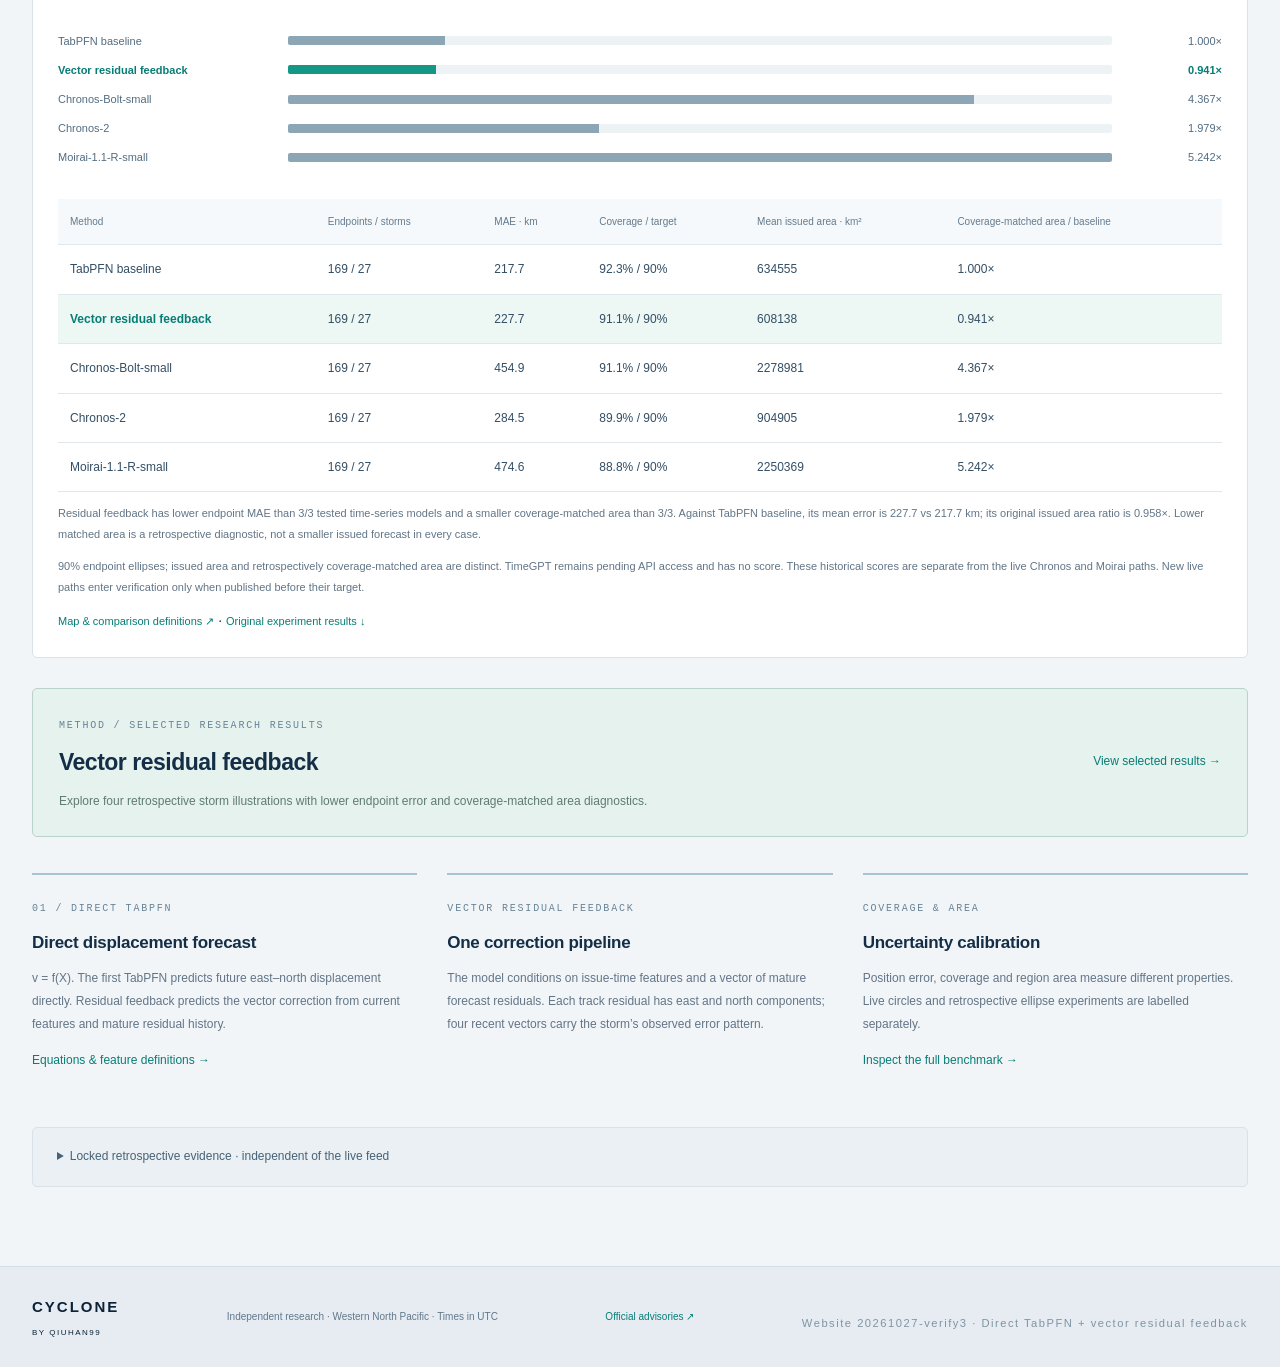
==== commit 0eb7f99c: "Version changed page dependencies to refresh stale browser modules Keep all scientific forecasts unc" ====
--- a/site/algorithm-live.html
+++ b/site/algorithm-live.html
@@ -1,3 +1,3 @@
-<!doctype html><html lang="en" data-site-version="20261027-verify2"><head><meta charset="UTF-8"><meta name="viewport" content="width=device-width,initial-scale=1"><meta name="theme-color" content="#0b2238"><meta name="description" content="CHAMPI track monitoring, TabPFN residual correction and prospective conformal verification."><meta http-equiv="Content-Security-Policy" content="default-src 'self'; script-src 'self'; style-src 'self' 'unsafe-inline'; img-src 'self' data: blob:; connect-src 'self'; object-src 'none'; base-uri 'self'"><title>CYCLONE / Storm monitor</title><link rel="icon" href="assets/mark.svg"><link rel="stylesheet" href="atlas.css"><link rel="stylesheet" href="algorithm-live.css"><link rel="stylesheet" href="conformal-evidence.css?v=terminal1"><link rel="stylesheet" href="terminal.css?v=verify2"><script type="module" src="release-watch.mjs?v=verify2"></script></head><body><div id="site-update-notice" class="site-update-notice" role="status" hidden></div><header class="atlas-header"><a class="atlas-brand" href="index.html" aria-current="page"><img src="assets/mark.svg" width="34" height="34" alt=""><span>CYCLONE<small>QIUHAN99 · TRACK & UNCERTAINTY</small></span></a><nav aria-label="Main navigation"><a href="algorithm-live.html" aria-current="page">Live monitor</a><a href="champi.html">CHAMPI briefing</a><a href="results.html">Research results</a><a href="research-atlas.html">Research atlas</a><a href="champi-pipeline.html">Method & data</a><a href="research.html">Archive</a></nav><a class="github" href="https://github.com/Qiuhan99/cyclone-tfm-live">GitHub ↗</a></header><main class="algorithm-main terminal-main"><section id="direct-core" class="core-contract"><article><span class="eyebrow">CORE METHOD / VECTOR RESIDUAL FEEDBACK</span><h2>Direct TabPFN → vector residual feedback → conformal calibration</h2><p>v = f(X); r = u − v; v_RF = v + g(X, H). H contains only mature historical residual vectors, ages and availability masks. No CV target offset, gate or correction scaling.</p><a href="assets/docs/DIRECT_VECTOR_FEEDBACK.md">Algorithm contract & version history →</a><p>CV-assisted results remain in the archive; the active method uses direct displacement targets.</p></article></section><div class="basin-bar"><span>WESTERN NORTH PACIFIC</span><span>WP292026 / CMA 2630</span><span id="monitor-clock">Checking public feed</span></div><section class="storm-heading"><div><span class="eyebrow">STORM MONITOR</span><h1>CHAMPI<span class="storm-number">29W</span></h1><p>TabPFN with vector residual feedback.</p></div><div id="monitor-alert" class="alert-badge">Checking official advisory</div></section><section id="monitor-facts" class="monitor-facts" aria-label="Latest tracking observations"></section><div id="monitor-freshness" class="source-strip" role="status"></div><section class="algo-controls" aria-label="Forecast controls"><label>Forecast configuration<select id="algo-method"><option value="TabPFN Direct-F2 + RF">Vector residual feedback</option><option value="TabPFN Direct-F2">TabPFN baseline</option></select></label><label>Forecast lead<select id="algo-lead"><option value="6">+6 hours</option><option value="12">+12 hours</option><option value="24" selected>+24 hours</option><option value="48">+48 hours</option><option value="72">+72 hours</option></select></label><label>Conformal target<select id="algo-level"><option>80</option><option selected>90</option><option>95</option></select></label><label>Comparison cycles<select id="algo-pairing"><option value="latest" selected>Latest available</option><option value="matched">Same issue time</option></select></label><label>Region overlay<select id="algo-region-mode"><option value="both" selected>Baseline + feedback</option><option value="TabPFN Direct-F2">Baseline only</option><option value="TabPFN Direct-F2 + RF">Feedback only</option><option value="none">Hide regions</option></select></label><button id="algo-refresh">Refresh ↻</button></section><p id="algo-status" class="algo-status" role="status"></p><section class="algo-maps"><article class="algo-map-card"><div class="algo-map-heading"><div><span class="eyebrow">01 / RESEARCH FORECAST</span><h2>Track & conformal region</h2></div><span class="badge" id="algo-state">Checking model version</span></div><div class="algo-map-wrap"><svg id="algo-own-map" viewBox="0 0 700 530" role="img" aria-label="TabPFN baseline and residual-feedback paths with both original calibrated position regions"></svg><div class="map-tools"><button id="algo-zoom-in" aria-label="Zoom in">+</button><button id="algo-zoom-out" aria-label="Zoom out">−</button><button id="algo-map-reset" aria-label="Fit forecast">Fit</button></div></div><div class="algo-legend"><span class="base">┄ Baseline + region</span><span class="c1">━ Residual feedback + region</span><span>→ Correction</span><span>● Observed</span><span>× Verified truth</span></div><p id="algo-own-clock"></p></article><article class="algo-map-card"><div class="algo-map-heading"><div><span class="eyebrow">02 / AGENCY / NUMERICAL / TIME-SERIES MODELS</span><h2>Independent track comparison</h2></div><a href="champi.html">Storm briefing ↗</a></div><div class="algo-map-wrap"><svg id="algo-other-map" viewBox="0 0 700 530" role="img" aria-label="CMA, numerical and genuine Chronos/Moirai forecasts on their comparison extent"></svg></div><div class="algo-legend" id="algo-other-legend"></div><p id="algo-other-note"></p></article></section><section class="region-comparison"><div class="section-heading"><h3>Published conformal regions · baseline and feedback</h3><a href="results.html">Retrospective improvement illustrations →</a></div><div class="algo-table"><table><thead><tr><th>Method</th><th>Radius</th><th>Issued area · km²</th><th>Calibration n</th><th>Nominal target</th></tr></thead><tbody id="algo-region-comparison"></tbody></table></div><p id="algo-region-note" class="fine-print"></p></section><section class="algo-cards"><article><span>Forecast position</span><strong id="algo-target">—</strong><p id="algo-target-time"></p></article><article><span>Correction from Base</span><strong id="algo-correction">—</strong><p>Displacement of the forecast centre. Skill is measured after verification.</p></article><article><span>Conformal position region</span><strong id="algo-radius">—</strong><p id="algo-area"></p></article><article><span>Coastal crossing</span><strong id="algo-coast">—</strong><p>Centreline intersection with the coast; not a landfall probability.</p></article></section><section class="verification-section" id="verification"><div class="section-heading"><div><span class="eyebrow">PROSPECTIVE VERIFICATION</span><h2 id="verification-title">Forecast verification</h2></div><label class="verification-select">Evaluation record<select id="algo-evaluation-mode"><option value="auto" selected>Latest scored evaluation</option><option value="hindcast">Completed CHAMPI hindcast</option><option value="prospective">Public forecast ledger</option></select></label><label class="verification-select">Verification lead<select id="algo-verify-lead"><option value="auto" selected>Latest verified lead</option><option value="6">+6 hours</option><option value="12">+12 hours</option><option value="24">+24 hours</option><option value="48">+48 hours</option><option value="72">+72 hours</option></select></label></div><p id="algo-ledger-note" class="muted"></p><div id="algo-verification-status" class="verification-status" role="status"></div><p id="algo-verify-method" class="verification-reference"></p><div class="algo-table"><table><thead><tr><th>Forecast method</th><th>Verified n</th><th>Endpoint MAE · km</th><th>Coverage (n) / target</th><th>Mean issued region · km²</th></tr></thead><tbody id="algo-verification-methods"></tbody></table></div><p id="algo-score-note" class="fine-print">Each method has its own verified sample count. Agency and numerical tracks have no comparable conformal region supplied. Use the paired table below to compare accuracy on identical cycles.</p><h3 id="algo-pair-title" class="verification-subtitle">Residual feedback versus each comparator · matched cycles</h3><div class="algo-table"><table><thead><tr><th>Explicit comparison</th><th>Paired n</th><th>Feedback / comparator MAE · km</th><th>Feedback wins</th></tr></thead><tbody id="algo-forward"></tbody></table></div><details class="verification-detail" open><summary>Verification across forecast leads</summary><div class="algo-table"><table><thead><tr><th>Lead</th><th>Verified n</th><th>Base MAE · km</th><th>Feedback MAE · km</th><th>Next target / status</th></tr></thead><tbody id="algo-all-leads"></tbody></table></div></details><p class="fine-print">The public ledger requires confirmation before target and first subsequently retrieved truth. Historical hindcasts are labelled separately and never counted as prospective. Both modes pair the same storm, issue, lead and valid time.</p><a class="text-link" href="assets/champi-operations.json" download>Forecasts, publication ledger & verification truth ↓</a></section><section class="model-comparison verification-section" id="model-comparison"><div class="section-heading"><div><span class="eyebrow">COMPLETED MODEL EXPERIMENTS / COMMON COHORT</span><h2>TabPFN, residual feedback & time-series models</h2></div><a href="conformal-benchmark.html">Full experiment explorer →</a></div><div class="comparison-controls"><label>Historical cohort<select id="comparison-cohort"><option value="test" selected>2024 · all eligible storms</option><option value="champi">CHAMPI · locked snapshot</option></select></label><label>Endpoint lead<select id="comparison-lead"><option value="6">+6 hours</option><option value="12">+12 hours</option><option value="24" selected>+24 hours</option></select></label><label>Time-series input representation<select id="comparison-input"><option value="core" selected>Direct TabPFN + vector residual feedback</option><option value="shared">Archive · CV-assisted models</option><option value="direct">Archive · CV-assisted TabPFN / direct TSFMs</option></select></label></div><p id="comparison-scope" class="fine-print" role="status">Loading completed experiments…</p><div id="comparison-assessment" class="comparison-assessment" aria-label="Residual feedback versus its baseline"></div><details class="comparison-audit"><summary>Why correction can help uncertainty without improving every position forecast</summary><p id="comparison-diagnosis"></p><p>For a true vector residual r and estimated correction δ, the tangent squared-error gain is 2r·δ − ‖δ‖². Estimated corrections can point in the wrong direction or overshoot. Conformal coverage, region efficiency and position MAE are evaluated separately.</p><a href="assets/docs/DIRECT_FEEDBACK_AUDIT_CN.md">Audit and interpretation · Chinese →</a></details><h3>Endpoint mean absolute error · lower is better</h3><div id="comparison-bars" class="model-error-bars"></div><h3>Coverage-matched geometric-mean area · lower is smaller</h3><p class="fine-print">Retrospective rescaling to common empirical coverage; ratios use the geometric mean of area, TabPFN baseline = 1. Issued-area cards use the arithmetic mean. These are exploratory point estimates; paired intervals are in the full experiment explorer.</p><div id="comparison-area-bars" class="model-error-bars"></div><div class="algo-table"><table><thead><tr><th>Method</th><th>Endpoints / storms</th><th>MAE · km</th><th>Coverage / target</th><th>Mean issued area · km²</th><th>Coverage-matched area / baseline</th></tr></thead><tbody id="comparison-table"></tbody></table></div><p id="comparison-finding" class="fine-print"></p><p class="fine-print">90% endpoint ellipses; issued area and retrospectively coverage-matched area are distinct. TimeGPT remains pending API access and has no score. These historical scores are separate from the live Chronos and Moirai paths. New live paths enter verification only when published before their target.</p><a class="text-link" href="assets/docs/CONFORMAL_MAP_AND_MODEL_COMPARISON.md">Map & comparison definitions ↗</a> · <a id="comparison-source" class="text-link" href="assets/tsfm-cv-sensitivity.json" download>Original experiment results ↓</a></section><section class="results-link"><div><span class="eyebrow">METHOD / SELECTED RESEARCH RESULTS</span><h2>Vector residual feedback</h2><p>Explore four retrospective storm illustrations with lower endpoint error and coverage-matched area diagnostics.</p></div><a href="results.html">View selected results →</a></section><section class="method-strip"><article><span class="eyebrow">01 / DIRECT TABPFN</span><h3>Direct displacement forecast</h3><p>v = f(X). The first TabPFN predicts future east–north displacement directly. Residual feedback predicts the vector correction from current features and mature residual history.</p><a href="champi-pipeline.html#direct-core">Equations & feature definitions →</a></article><article><span class="eyebrow">VECTOR RESIDUAL FEEDBACK</span><h3>One correction pipeline</h3><p>The model conditions on issue-time features and a vector of mature forecast residuals. Each track residual has east and north components; four recent vectors carry the storm’s observed error pattern.</p></article><article><span class="eyebrow">COVERAGE & AREA</span><h3>Uncertainty calibration</h3><p>Position error, coverage and region area measure different properties. Live circles and retrospective ellipse experiments are labelled separately.</p><a href="conformal-benchmark.html">Inspect the full benchmark →</a></article></section><details class="archive-disclosure"><summary>Locked retrospective evidence · independent of the live feed</summary><section id="cp-evidence" class="cp-evidence" data-cp-view="compact"><span class="eyebrow">PRIMARY / COMMON-COHORT CONFORMAL</span><h2>Common-cohort verification</h2><div class="cp-controls"><label>Evaluation cohort<select id="cp-phase"><option value="test">2024 · all eligible storms</option><option value="champi">CHAMPI · locked snapshot</option></select></label><label>Endpoint lead · hours<select id="cp-lead"><option>6</option><option>12</option><option selected>24</option></select></label><label>Coverage target · %<select id="cp-level"><option>80</option><option selected>90</option><option>95</option></select></label><label>Region geometry<select id="cp-shape"><option value="ellipse">Ellipse</option><option value="circle">Circle</option></select></label><label>Calibration state<select id="cp-calibrator"><option value="Causal rolling">Causal rolling</option><option value="Frozen 2019">Frozen 2019</option></select></label><label>Motion stratum<select id="cp-regime"><option value="all">All origins</option><option value="motion_change">Turning / speed-change proxy</option><option value="stable_proxy">Stable-motion proxy</option><option value="intermediate">Intermediate</option></select></label></div>
+<!doctype html><html lang="en" data-site-version="20261027-verify3"><head><meta charset="UTF-8"><meta name="viewport" content="width=device-width,initial-scale=1"><meta name="theme-color" content="#0b2238"><meta name="description" content="CHAMPI track monitoring, TabPFN residual correction and prospective conformal verification."><meta http-equiv="Content-Security-Policy" content="default-src 'self'; script-src 'self'; style-src 'self' 'unsafe-inline'; img-src 'self' data: blob:; connect-src 'self'; object-src 'none'; base-uri 'self'"><title>CYCLONE / Storm monitor</title><link rel="icon" href="assets/mark.svg"><link rel="stylesheet" href="atlas.css"><link rel="stylesheet" href="algorithm-live.css"><link rel="stylesheet" href="conformal-evidence.css?v=terminal1"><link rel="stylesheet" href="terminal.css?v=verify3"><script type="module" src="release-watch.mjs?v=verify3"></script></head><body><div id="site-update-notice" class="site-update-notice" role="status" hidden></div><header class="atlas-header"><a class="atlas-brand" href="index.html" aria-current="page"><img src="assets/mark.svg" width="34" height="34" alt=""><span>CYCLONE<small>QIUHAN99 · TRACK & UNCERTAINTY</small></span></a><nav aria-label="Main navigation"><a href="algorithm-live.html" aria-current="page">Live monitor</a><a href="champi.html">CHAMPI briefing</a><a href="results.html">Research results</a><a href="research-atlas.html">Research atlas</a><a href="champi-pipeline.html">Method & data</a><a href="research.html">Archive</a></nav><a class="github" href="https://github.com/Qiuhan99/cyclone-tfm-live">GitHub ↗</a></header><main class="algorithm-main terminal-main"><section id="direct-core" class="core-contract"><article><span class="eyebrow">CORE METHOD / VECTOR RESIDUAL FEEDBACK</span><h2>Direct TabPFN → vector residual feedback → conformal calibration</h2><p>v = f(X); r = u − v; v_RF = v + g(X, H). H contains only mature historical residual vectors, ages and availability masks. No CV target offset, gate or correction scaling.</p><a href="assets/docs/DIRECT_VECTOR_FEEDBACK.md">Algorithm contract & version history →</a><p>CV-assisted results remain in the archive; the active method uses direct displacement targets.</p></article></section><div class="basin-bar"><span>WESTERN NORTH PACIFIC</span><span>WP292026 / CMA 2630</span><span id="monitor-clock">Checking public feed</span></div><section class="storm-heading"><div><span class="eyebrow">STORM MONITOR</span><h1>CHAMPI<span class="storm-number">29W</span></h1><p>TabPFN with vector residual feedback.</p></div><div id="monitor-alert" class="alert-badge">Checking official advisory</div></section><section id="monitor-facts" class="monitor-facts" aria-label="Latest tracking observations"></section><div id="monitor-freshness" class="source-strip" role="status"></div><section class="algo-controls" aria-label="Forecast controls"><label>Forecast configuration<select id="algo-method"><option value="TabPFN Direct-F2 + RF">Vector residual feedback</option><option value="TabPFN Direct-F2">TabPFN baseline</option></select></label><label>Forecast lead<select id="algo-lead"><option value="6">+6 hours</option><option value="12">+12 hours</option><option value="24" selected>+24 hours</option><option value="48">+48 hours</option><option value="72">+72 hours</option></select></label><label>Conformal target<select id="algo-level"><option>80</option><option selected>90</option><option>95</option></select></label><label>Comparison cycles<select id="algo-pairing"><option value="latest" selected>Latest available</option><option value="matched">Same issue time</option></select></label><label>Region overlay<select id="algo-region-mode"><option value="both" selected>Baseline + feedback</option><option value="TabPFN Direct-F2">Baseline only</option><option value="TabPFN Direct-F2 + RF">Feedback only</option><option value="none">Hide regions</option></select></label><button id="algo-refresh">Refresh ↻</button></section><p id="algo-status" class="algo-status" role="status"></p><section class="algo-maps"><article class="algo-map-card"><div class="algo-map-heading"><div><span class="eyebrow">01 / RESEARCH FORECAST</span><h2>Track & conformal region</h2></div><span class="badge" id="algo-state">Checking model version</span></div><div class="algo-map-wrap"><svg id="algo-own-map" viewBox="0 0 700 530" role="img" aria-label="TabPFN baseline and residual-feedback paths with both original calibrated position regions"></svg><div class="map-tools"><button id="algo-zoom-in" aria-label="Zoom in">+</button><button id="algo-zoom-out" aria-label="Zoom out">−</button><button id="algo-map-reset" aria-label="Fit forecast">Fit</button></div></div><div class="algo-legend"><span class="base">┄ Baseline + region</span><span class="c1">━ Residual feedback + region</span><span>→ Correction</span><span>● Observed</span><span>× Verified truth</span></div><p id="algo-own-clock"></p></article><article class="algo-map-card"><div class="algo-map-heading"><div><span class="eyebrow">02 / AGENCY / NUMERICAL / TIME-SERIES MODELS</span><h2>Independent track comparison</h2></div><a href="champi.html">Storm briefing ↗</a></div><div class="algo-map-wrap"><svg id="algo-other-map" viewBox="0 0 700 530" role="img" aria-label="CMA, numerical and genuine Chronos/Moirai forecasts on their comparison extent"></svg></div><div class="algo-legend" id="algo-other-legend"></div><p id="algo-other-note"></p></article></section><section class="region-comparison"><div class="section-heading"><h3>Published conformal regions · baseline and feedback</h3><a href="results.html">Retrospective improvement illustrations →</a></div><div class="algo-table"><table><thead><tr><th>Method</th><th>Radius</th><th>Issued area · km²</th><th>Calibration n</th><th>Nominal target</th></tr></thead><tbody id="algo-region-comparison"></tbody></table></div><p id="algo-region-note" class="fine-print"></p></section><section class="algo-cards"><article><span>Forecast position</span><strong id="algo-target">—</strong><p id="algo-target-time"></p></article><article><span>Correction from Base</span><strong id="algo-correction">—</strong><p>Displacement of the forecast centre. Skill is measured after verification.</p></article><article><span>Conformal position region</span><strong id="algo-radius">—</strong><p id="algo-area"></p></article><article><span>Coastal crossing</span><strong id="algo-coast">—</strong><p>Centreline intersection with the coast; not a landfall probability.</p></article></section><section class="verification-section" id="verification"><div class="section-heading"><div><span class="eyebrow">PROSPECTIVE VERIFICATION</span><h2 id="verification-title">Forecast verification</h2></div><label class="verification-select">Evaluation record<select id="algo-evaluation-mode"><option value="auto" selected>Latest scored evaluation</option><option value="hindcast">Completed CHAMPI hindcast</option><option value="prospective">Public forecast ledger</option></select></label><label class="verification-select">Verification lead<select id="algo-verify-lead"><option value="auto" selected>Latest verified lead</option><option value="6">+6 hours</option><option value="12">+12 hours</option><option value="24">+24 hours</option><option value="48">+48 hours</option><option value="72">+72 hours</option></select></label></div><p id="algo-ledger-note" class="muted"></p><div id="algo-verification-status" class="verification-status" role="status"></div><p id="algo-verify-method" class="verification-reference"></p><div class="algo-table"><table><thead><tr><th>Forecast method</th><th>Verified n</th><th>Endpoint MAE · km</th><th>Coverage (n) / target</th><th>Mean issued region · km²</th></tr></thead><tbody id="algo-verification-methods"></tbody></table></div><p id="algo-score-note" class="fine-print">Each method has its own verified sample count. Agency and numerical tracks have no comparable conformal region supplied. Use the paired table below to compare accuracy on identical cycles.</p><h3 id="algo-pair-title" class="verification-subtitle">Residual feedback versus each comparator · matched cycles</h3><div class="algo-table"><table><thead><tr><th>Explicit comparison</th><th>Paired n</th><th>Feedback / comparator MAE · km</th><th>Feedback wins</th></tr></thead><tbody id="algo-forward"></tbody></table></div><details class="verification-detail" open><summary>Verification across forecast leads</summary><div class="algo-table"><table><thead><tr><th>Lead</th><th>Verified n</th><th>Base MAE · km</th><th>Feedback MAE · km</th><th>Next target / status</th></tr></thead><tbody id="algo-all-leads"></tbody></table></div></details><p class="fine-print">The public ledger requires confirmation before target and first subsequently retrieved truth. Historical hindcasts are labelled separately and never counted as prospective. Both modes pair the same storm, issue, lead and valid time.</p><a class="text-link" href="assets/champi-operations.json" download>Forecasts, publication ledger & verification truth ↓</a></section><section class="model-comparison verification-section" id="model-comparison"><div class="section-heading"><div><span class="eyebrow">COMPLETED MODEL EXPERIMENTS / COMMON COHORT</span><h2>TabPFN, residual feedback & time-series models</h2></div><a href="conformal-benchmark.html">Full experiment explorer →</a></div><div class="comparison-controls"><label>Historical cohort<select id="comparison-cohort"><option value="test" selected>2024 · all eligible storms</option><option value="champi">CHAMPI · locked snapshot</option></select></label><label>Endpoint lead<select id="comparison-lead"><option value="6">+6 hours</option><option value="12">+12 hours</option><option value="24" selected>+24 hours</option></select></label><label>Time-series input representation<select id="comparison-input"><option value="core" selected>Direct TabPFN + vector residual feedback</option><option value="shared">Archive · CV-assisted models</option><option value="direct">Archive · CV-assisted TabPFN / direct TSFMs</option></select></label></div><p id="comparison-scope" class="fine-print" role="status">Loading completed experiments…</p><div id="comparison-assessment" class="comparison-assessment" aria-label="Residual feedback versus its baseline"></div><details class="comparison-audit"><summary>Why correction can help uncertainty without improving every position forecast</summary><p id="comparison-diagnosis"></p><p>For a true vector residual r and estimated correction δ, the tangent squared-error gain is 2r·δ − ‖δ‖². Estimated corrections can point in the wrong direction or overshoot. Conformal coverage, region efficiency and position MAE are evaluated separately.</p><a href="assets/docs/DIRECT_FEEDBACK_AUDIT_CN.md">Audit and interpretation · Chinese →</a></details><h3>Endpoint mean absolute error · lower is better</h3><div id="comparison-bars" class="model-error-bars"></div><h3>Coverage-matched geometric-mean area · lower is smaller</h3><p class="fine-print">Retrospective rescaling to common empirical coverage; ratios use the geometric mean of area, TabPFN baseline = 1. Issued-area cards use the arithmetic mean. These are exploratory point estimates; paired intervals are in the full experiment explorer.</p><div id="comparison-area-bars" class="model-error-bars"></div><div class="algo-table"><table><thead><tr><th>Method</th><th>Endpoints / storms</th><th>MAE · km</th><th>Coverage / target</th><th>Mean issued area · km²</th><th>Coverage-matched area / baseline</th></tr></thead><tbody id="comparison-table"></tbody></table></div><p id="comparison-finding" class="fine-print"></p><p class="fine-print">90% endpoint ellipses; issued area and retrospectively coverage-matched area are distinct. TimeGPT remains pending API access and has no score. These historical scores are separate from the live Chronos and Moirai paths. New live paths enter verification only when published before their target.</p><a class="text-link" href="assets/docs/CONFORMAL_MAP_AND_MODEL_COMPARISON.md">Map & comparison definitions ↗</a> · <a id="comparison-source" class="text-link" href="assets/tsfm-cv-sensitivity.json" download>Original experiment results ↓</a></section><section class="results-link"><div><span class="eyebrow">METHOD / SELECTED RESEARCH RESULTS</span><h2>Vector residual feedback</h2><p>Explore four retrospective storm illustrations with lower endpoint error and coverage-matched area diagnostics.</p></div><a href="results.html">View selected results →</a></section><section class="method-strip"><article><span class="eyebrow">01 / DIRECT TABPFN</span><h3>Direct displacement forecast</h3><p>v = f(X). The first TabPFN predicts future east–north displacement directly. Residual feedback predicts the vector correction from current features and mature residual history.</p><a href="champi-pipeline.html#direct-core">Equations & feature definitions →</a></article><article><span class="eyebrow">VECTOR RESIDUAL FEEDBACK</span><h3>One correction pipeline</h3><p>The model conditions on issue-time features and a vector of mature forecast residuals. Each track residual has east and north components; four recent vectors carry the storm’s observed error pattern.</p></article><article><span class="eyebrow">COVERAGE & AREA</span><h3>Uncertainty calibration</h3><p>Position error, coverage and region area measure different properties. Live circles and retrospective ellipse experiments are labelled separately.</p><a href="conformal-benchmark.html">Inspect the full benchmark →</a></article></section><details class="archive-disclosure"><summary>Locked retrospective evidence · independent of the live feed</summary><section id="cp-evidence" class="cp-evidence" data-cp-view="compact"><span class="eyebrow">PRIMARY / COMMON-COHORT CONFORMAL</span><h2>Common-cohort verification</h2><div class="cp-controls"><label>Evaluation cohort<select id="cp-phase"><option value="test">2024 · all eligible storms</option><option value="champi">CHAMPI · locked snapshot</option></select></label><label>Endpoint lead · hours<select id="cp-lead"><option>6</option><option>12</option><option selected>24</option></select></label><label>Coverage target · %<select id="cp-level"><option>80</option><option selected>90</option><option>95</option></select></label><label>Region geometry<select id="cp-shape"><option value="ellipse">Ellipse</option><option value="circle">Circle</option></select></label><label>Calibration state<select id="cp-calibrator"><option value="Causal rolling">Causal rolling</option><option value="Frozen 2019">Frozen 2019</option></select></label><label>Motion stratum<select id="cp-regime"><option value="all">All origins</option><option value="motion_change">Turning / speed-change proxy</option><option value="stable_proxy">Stable-motion proxy</option><option value="intermediate">Intermediate</option></select></label></div>
 <div id="cp-status" role="status">Loading experiment results…</div><div id="cp-cards" class="cp-cards"></div><div class="cp-table"><table><thead><tr><th>Model / input branch</th><th>Endpoints / storms</th><th>Coverage / target</th><th>Shortfall / excess · pp</th><th>Absolute coverage gap · pp</th><th>Mean issued area · km²</th><th>Matched-area ratio / F2 Base</th></tr></thead><tbody id="cp-table"></tbody></table></div><p class="cp-note">Absolute coverage gap = |coverage − target| in percentage points; it is not track MAE. Read shortfall, excess, region area and estimation intervals together. A matched-area ratio below 1 indicates a smaller region after retrospective coverage matching. Issued area uses the original frozen hindcast rule. All rows share the same origins and truth.</p><p id="cp-intervals" class="cp-note"></p>
-<p><a class="cp-mini-link" href="conformal-benchmark.html">Full Chronos / Moirai comparison, coverage curves & versions →</a></p></section><section class="cp-contract" id="c1-audit"><span class="eyebrow">C1 AUDIT / SAME NAME DOES NOT MEAN SAME PIPELINE</span><h2>C1 protocol audit</h2><p id="c1-audit-finding">Loading the independent audit…</p><p id="c1-audit-coverage"></p><div id="c1-original-evidence" class="cp-table"></div><p>The original PI+ study has 60 next-6h endpoints from five storms; the current study has 169 fixed-24h endpoints from 27 storms. The original C1/Base matched-area ratio is 0.794 with an interval crossing 1. Its CHAMPI short replay never reached a second context refresh. These protocols cannot establish each other’s causal mechanism.</p><p>A sample rate above target does not establish systematic overcoverage. The reported 95% intervals describe uncertainty in coverage estimates, not cyclone position. Residual feedback must learn a useful error signal; improvement is empirical.</p><a href="assets/docs/C1_PIPELINE_AUDIT_CN.md">Full audit · original report in Chinese ↗</a></section><section class="algo-evidence"><div><span class="eyebrow">HISTORICAL / CHAMPI</span><h2>Track-centre error</h2><p>Revised historical data on the original common cohort. The selected forecast lead changes this table; incoming observations do not rewrite it.</p></div><div class="algo-table"><table><thead><tr><th>Method</th><th>Common n</th><th>Endpoint MAE · km</th></tr></thead><tbody id="algo-retro"></tbody></table></div></section></details></main><footer><span>CYCLONE <small>BY QIUHAN99</small></span><p>Independent research · Western North Pacific · Times in UTC</p><a href="https://www.nmc.cn/publish/typhoon/warning_index.html">Official advisories ↗</a><small class="site-version">Website 20261027-verify2 · Direct TabPFN + vector residual feedback</small></footer><script type="module" src="algorithm-live.mjs?v=verify2"></script><script type="module" src="monitor.mjs?v=1"></script><script type="module" src="conformal-evidence.mjs?v=verify2"></script><script type="module" src="c1-audit.mjs?v=terminal1"></script><script type="module" src="model-comparison.mjs?v=verify2"></script></body></html>+<p><a class="cp-mini-link" href="conformal-benchmark.html">Full Chronos / Moirai comparison, coverage curves & versions →</a></p></section><section class="cp-contract" id="c1-audit"><span class="eyebrow">C1 AUDIT / SAME NAME DOES NOT MEAN SAME PIPELINE</span><h2>C1 protocol audit</h2><p id="c1-audit-finding">Loading the independent audit…</p><p id="c1-audit-coverage"></p><div id="c1-original-evidence" class="cp-table"></div><p>The original PI+ study has 60 next-6h endpoints from five storms; the current study has 169 fixed-24h endpoints from 27 storms. The original C1/Base matched-area ratio is 0.794 with an interval crossing 1. Its CHAMPI short replay never reached a second context refresh. These protocols cannot establish each other’s causal mechanism.</p><p>A sample rate above target does not establish systematic overcoverage. The reported 95% intervals describe uncertainty in coverage estimates, not cyclone position. Residual feedback must learn a useful error signal; improvement is empirical.</p><a href="assets/docs/C1_PIPELINE_AUDIT_CN.md">Full audit · original report in Chinese ↗</a></section><section class="algo-evidence"><div><span class="eyebrow">HISTORICAL / CHAMPI</span><h2>Track-centre error</h2><p>Revised historical data on the original common cohort. The selected forecast lead changes this table; incoming observations do not rewrite it.</p></div><div class="algo-table"><table><thead><tr><th>Method</th><th>Common n</th><th>Endpoint MAE · km</th></tr></thead><tbody id="algo-retro"></tbody></table></div></section></details></main><footer><span>CYCLONE <small>BY QIUHAN99</small></span><p>Independent research · Western North Pacific · Times in UTC</p><a href="https://www.nmc.cn/publish/typhoon/warning_index.html">Official advisories ↗</a><small class="site-version">Website 20261027-verify3 · Direct TabPFN + vector residual feedback</small></footer><script type="module" src="algorithm-live.mjs?v=verify3"></script><script type="module" src="monitor.mjs?v=1"></script><script type="module" src="conformal-evidence.mjs?v=verify3"></script><script type="module" src="c1-audit.mjs?v=terminal1"></script><script type="module" src="model-comparison.mjs?v=verify3"></script></body></html>
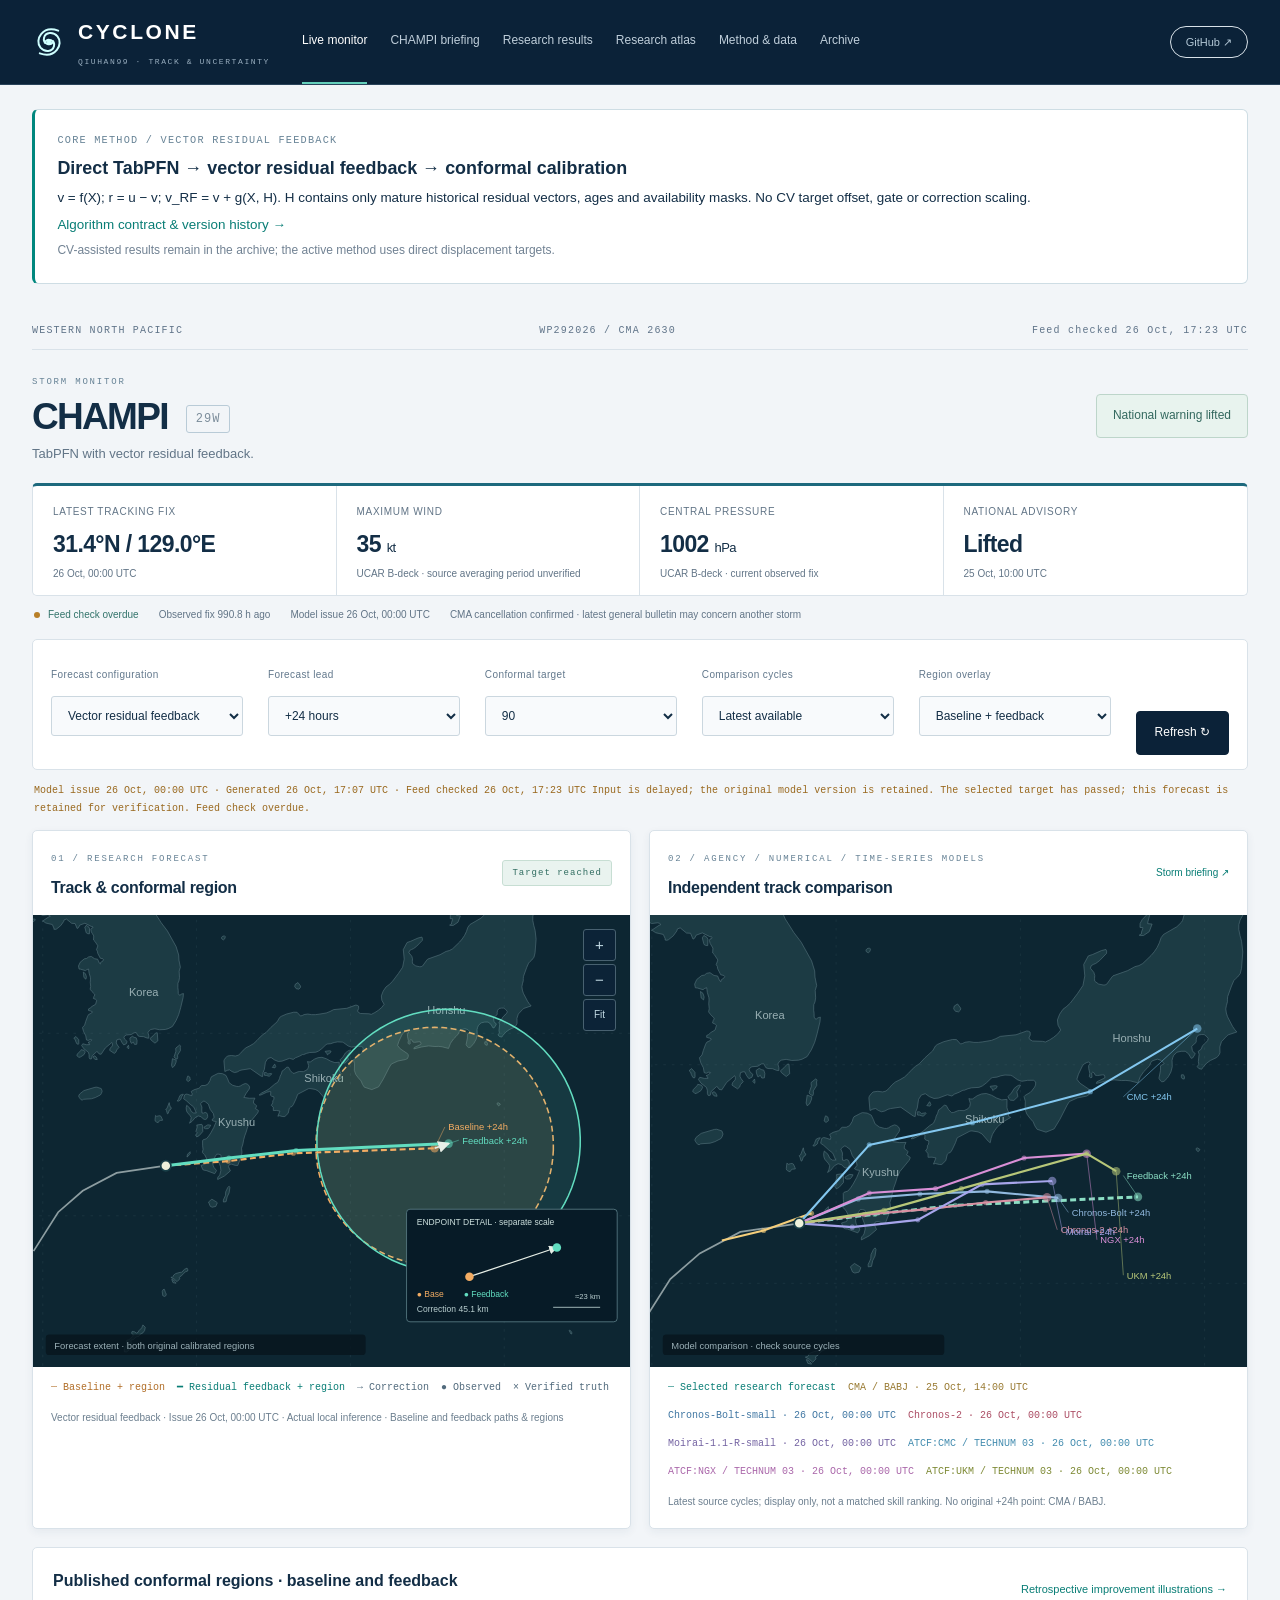
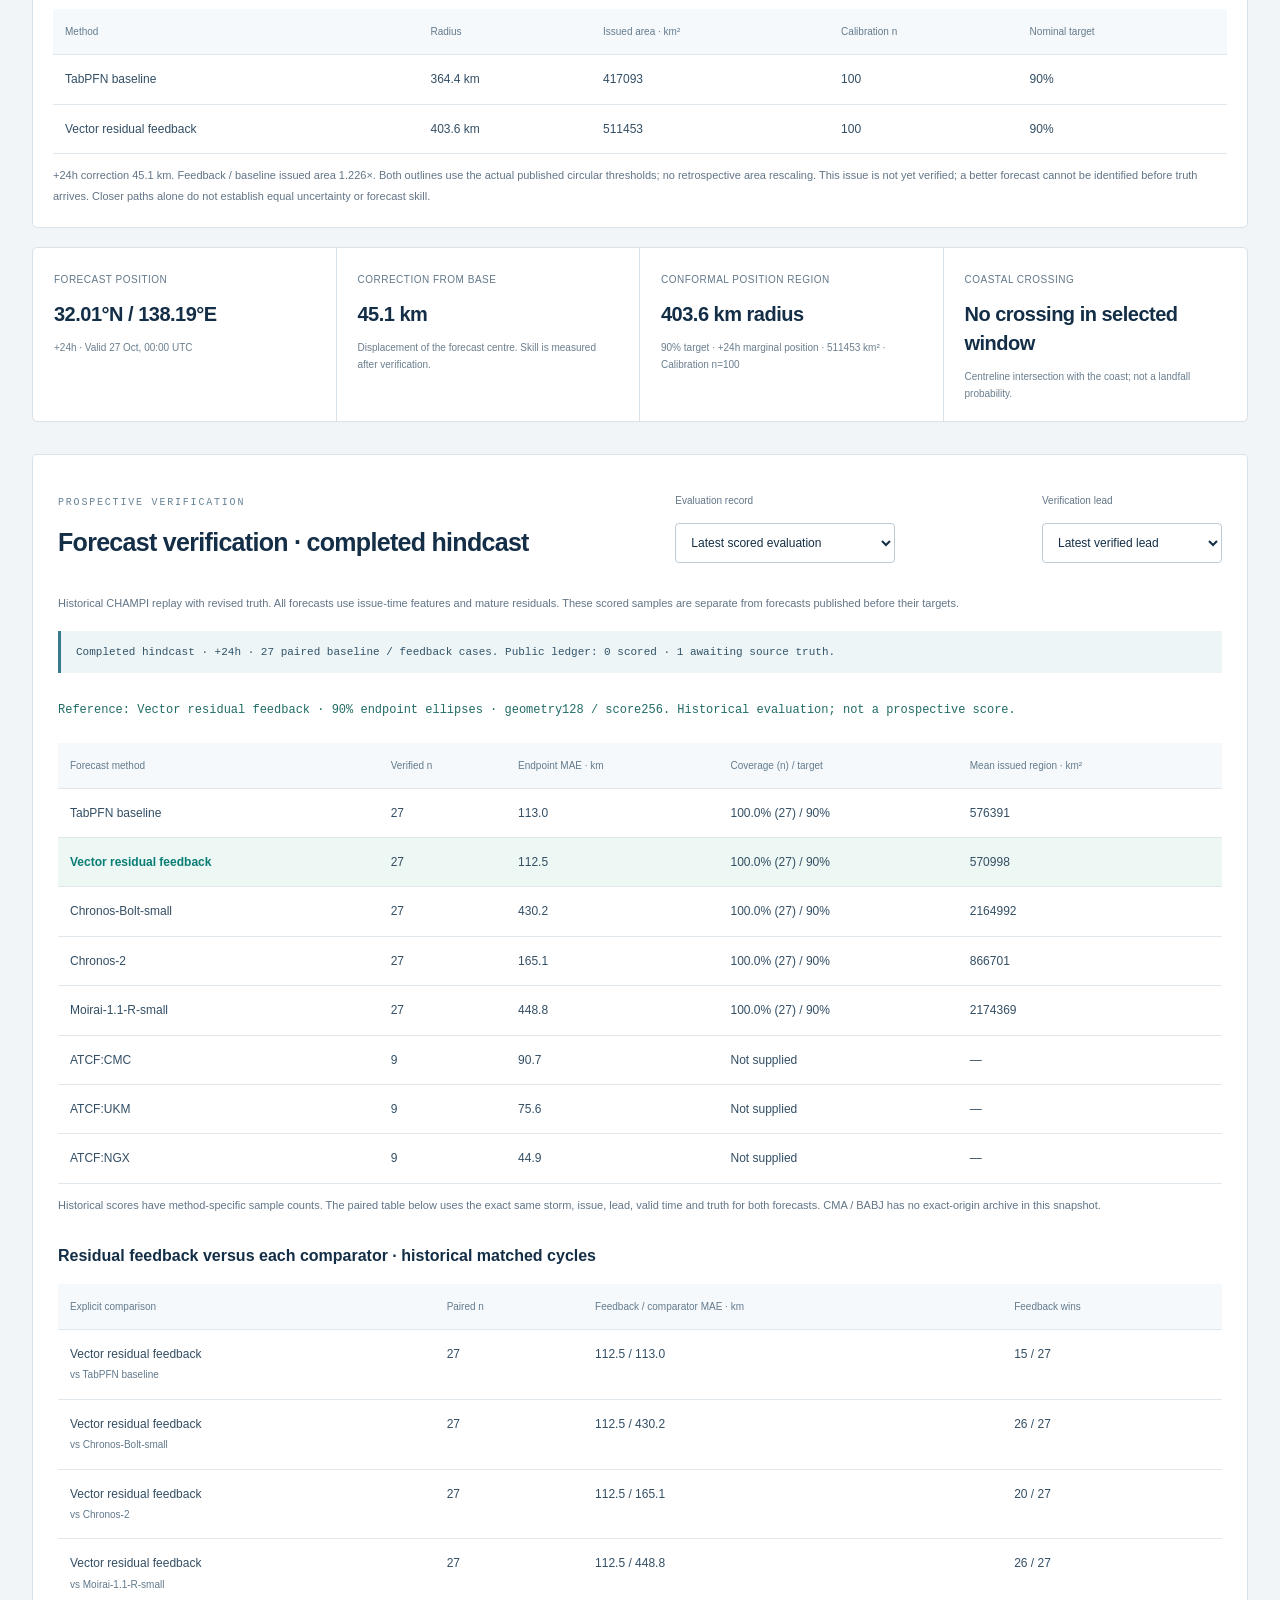
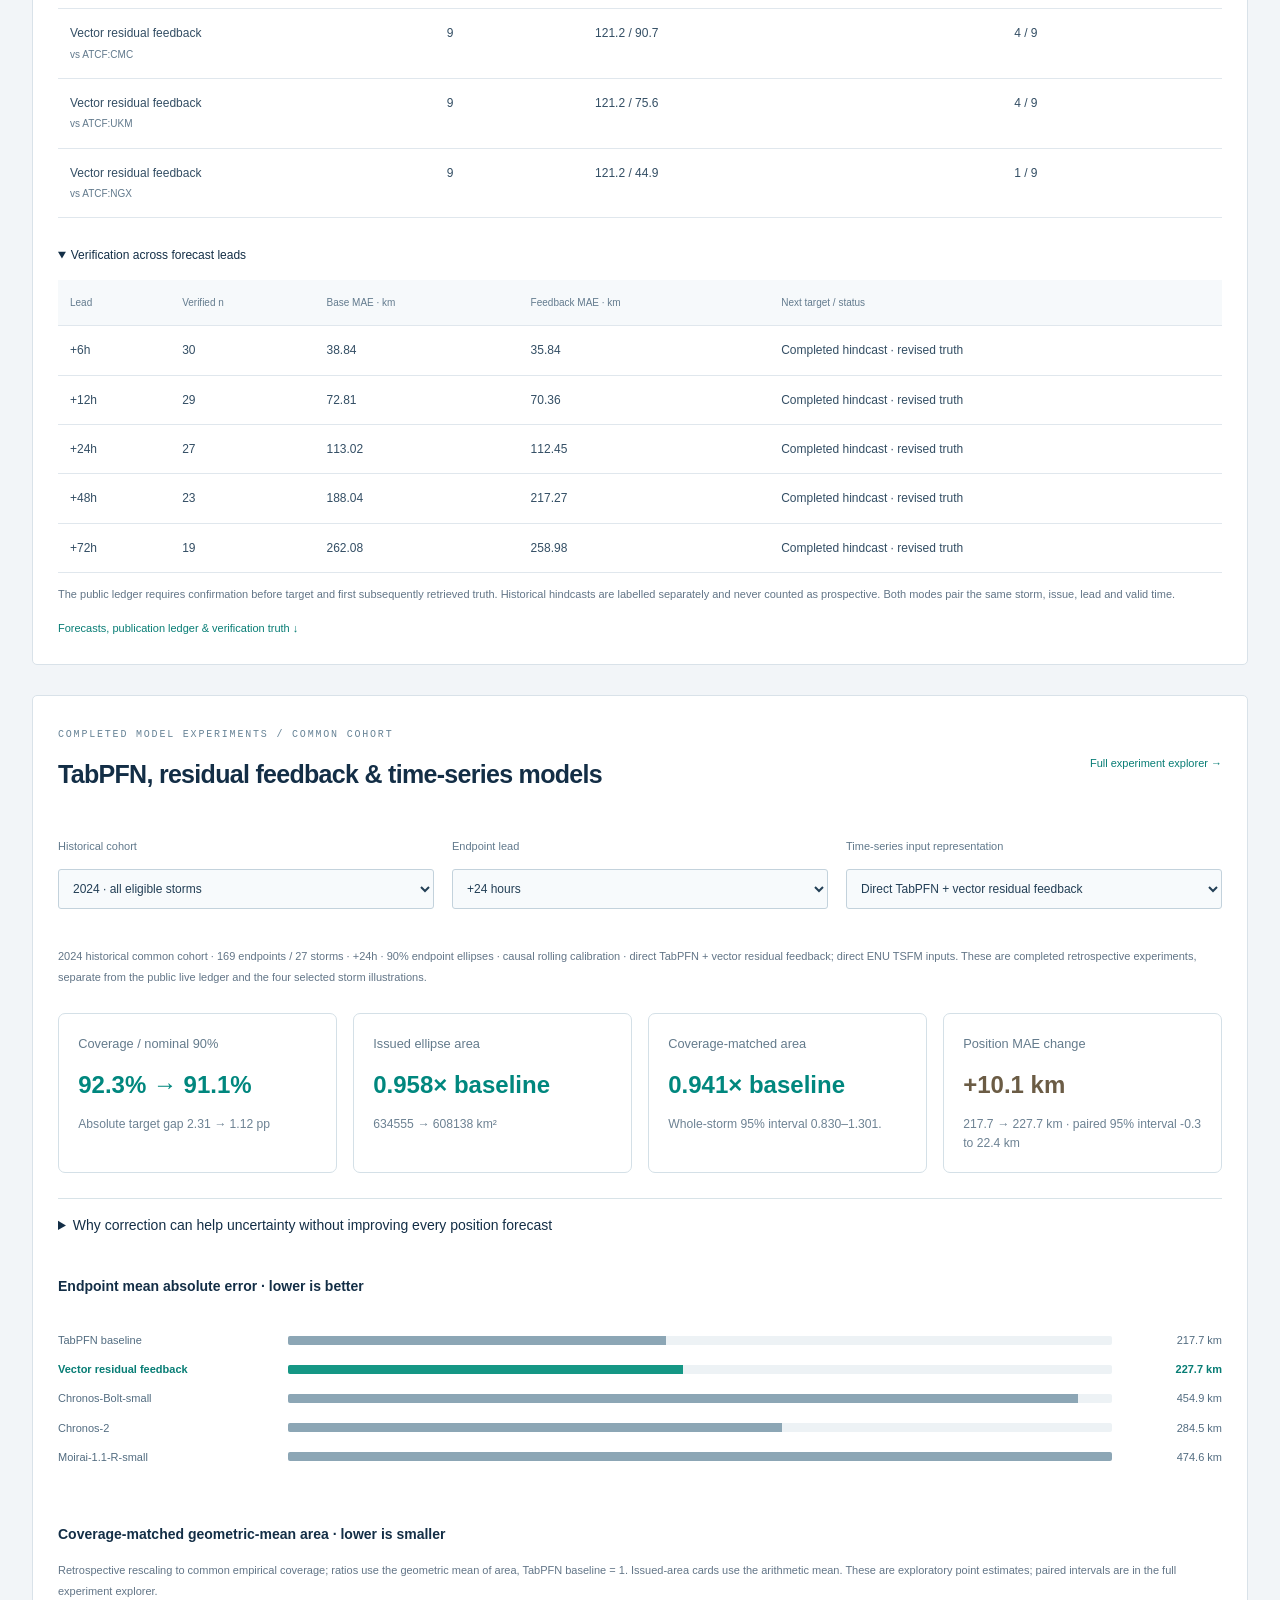
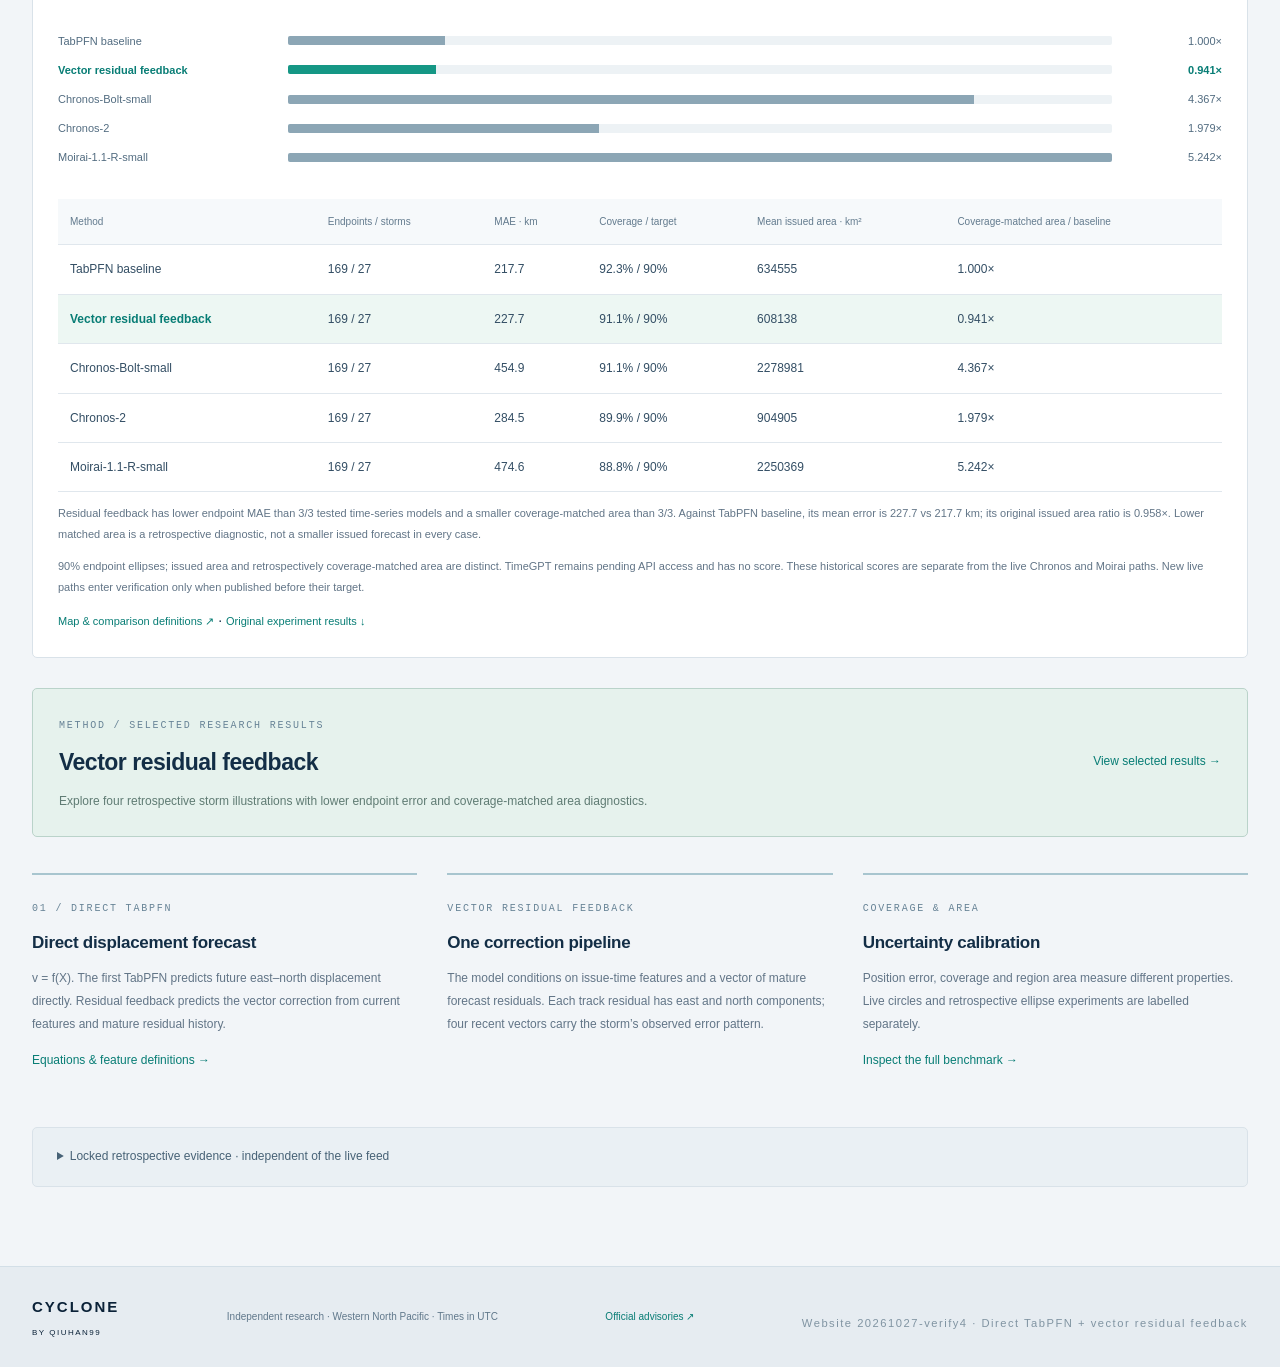
==== commit c1326c94: "Fix conformal chart selection and audit ETTh1 transfer conditions Preserve all scientific forecasts " ====
--- a/site/algorithm-live.html
+++ b/site/algorithm-live.html
@@ -1,3 +1,3 @@
-<!doctype html><html lang="en" data-site-version="20261027-verify3"><head><meta charset="UTF-8"><meta name="viewport" content="width=device-width,initial-scale=1"><meta name="theme-color" content="#0b2238"><meta name="description" content="CHAMPI track monitoring, TabPFN residual correction and prospective conformal verification."><meta http-equiv="Content-Security-Policy" content="default-src 'self'; script-src 'self'; style-src 'self' 'unsafe-inline'; img-src 'self' data: blob:; connect-src 'self'; object-src 'none'; base-uri 'self'"><title>CYCLONE / Storm monitor</title><link rel="icon" href="assets/mark.svg"><link rel="stylesheet" href="atlas.css"><link rel="stylesheet" href="algorithm-live.css"><link rel="stylesheet" href="conformal-evidence.css?v=terminal1"><link rel="stylesheet" href="terminal.css?v=verify3"><script type="module" src="release-watch.mjs?v=verify3"></script></head><body><div id="site-update-notice" class="site-update-notice" role="status" hidden></div><header class="atlas-header"><a class="atlas-brand" href="index.html" aria-current="page"><img src="assets/mark.svg" width="34" height="34" alt=""><span>CYCLONE<small>QIUHAN99 · TRACK & UNCERTAINTY</small></span></a><nav aria-label="Main navigation"><a href="algorithm-live.html" aria-current="page">Live monitor</a><a href="champi.html">CHAMPI briefing</a><a href="results.html">Research results</a><a href="research-atlas.html">Research atlas</a><a href="champi-pipeline.html">Method & data</a><a href="research.html">Archive</a></nav><a class="github" href="https://github.com/Qiuhan99/cyclone-tfm-live">GitHub ↗</a></header><main class="algorithm-main terminal-main"><section id="direct-core" class="core-contract"><article><span class="eyebrow">CORE METHOD / VECTOR RESIDUAL FEEDBACK</span><h2>Direct TabPFN → vector residual feedback → conformal calibration</h2><p>v = f(X); r = u − v; v_RF = v + g(X, H). H contains only mature historical residual vectors, ages and availability masks. No CV target offset, gate or correction scaling.</p><a href="assets/docs/DIRECT_VECTOR_FEEDBACK.md">Algorithm contract & version history →</a><p>CV-assisted results remain in the archive; the active method uses direct displacement targets.</p></article></section><div class="basin-bar"><span>WESTERN NORTH PACIFIC</span><span>WP292026 / CMA 2630</span><span id="monitor-clock">Checking public feed</span></div><section class="storm-heading"><div><span class="eyebrow">STORM MONITOR</span><h1>CHAMPI<span class="storm-number">29W</span></h1><p>TabPFN with vector residual feedback.</p></div><div id="monitor-alert" class="alert-badge">Checking official advisory</div></section><section id="monitor-facts" class="monitor-facts" aria-label="Latest tracking observations"></section><div id="monitor-freshness" class="source-strip" role="status"></div><section class="algo-controls" aria-label="Forecast controls"><label>Forecast configuration<select id="algo-method"><option value="TabPFN Direct-F2 + RF">Vector residual feedback</option><option value="TabPFN Direct-F2">TabPFN baseline</option></select></label><label>Forecast lead<select id="algo-lead"><option value="6">+6 hours</option><option value="12">+12 hours</option><option value="24" selected>+24 hours</option><option value="48">+48 hours</option><option value="72">+72 hours</option></select></label><label>Conformal target<select id="algo-level"><option>80</option><option selected>90</option><option>95</option></select></label><label>Comparison cycles<select id="algo-pairing"><option value="latest" selected>Latest available</option><option value="matched">Same issue time</option></select></label><label>Region overlay<select id="algo-region-mode"><option value="both" selected>Baseline + feedback</option><option value="TabPFN Direct-F2">Baseline only</option><option value="TabPFN Direct-F2 + RF">Feedback only</option><option value="none">Hide regions</option></select></label><button id="algo-refresh">Refresh ↻</button></section><p id="algo-status" class="algo-status" role="status"></p><section class="algo-maps"><article class="algo-map-card"><div class="algo-map-heading"><div><span class="eyebrow">01 / RESEARCH FORECAST</span><h2>Track & conformal region</h2></div><span class="badge" id="algo-state">Checking model version</span></div><div class="algo-map-wrap"><svg id="algo-own-map" viewBox="0 0 700 530" role="img" aria-label="TabPFN baseline and residual-feedback paths with both original calibrated position regions"></svg><div class="map-tools"><button id="algo-zoom-in" aria-label="Zoom in">+</button><button id="algo-zoom-out" aria-label="Zoom out">−</button><button id="algo-map-reset" aria-label="Fit forecast">Fit</button></div></div><div class="algo-legend"><span class="base">┄ Baseline + region</span><span class="c1">━ Residual feedback + region</span><span>→ Correction</span><span>● Observed</span><span>× Verified truth</span></div><p id="algo-own-clock"></p></article><article class="algo-map-card"><div class="algo-map-heading"><div><span class="eyebrow">02 / AGENCY / NUMERICAL / TIME-SERIES MODELS</span><h2>Independent track comparison</h2></div><a href="champi.html">Storm briefing ↗</a></div><div class="algo-map-wrap"><svg id="algo-other-map" viewBox="0 0 700 530" role="img" aria-label="CMA, numerical and genuine Chronos/Moirai forecasts on their comparison extent"></svg></div><div class="algo-legend" id="algo-other-legend"></div><p id="algo-other-note"></p></article></section><section class="region-comparison"><div class="section-heading"><h3>Published conformal regions · baseline and feedback</h3><a href="results.html">Retrospective improvement illustrations →</a></div><div class="algo-table"><table><thead><tr><th>Method</th><th>Radius</th><th>Issued area · km²</th><th>Calibration n</th><th>Nominal target</th></tr></thead><tbody id="algo-region-comparison"></tbody></table></div><p id="algo-region-note" class="fine-print"></p></section><section class="algo-cards"><article><span>Forecast position</span><strong id="algo-target">—</strong><p id="algo-target-time"></p></article><article><span>Correction from Base</span><strong id="algo-correction">—</strong><p>Displacement of the forecast centre. Skill is measured after verification.</p></article><article><span>Conformal position region</span><strong id="algo-radius">—</strong><p id="algo-area"></p></article><article><span>Coastal crossing</span><strong id="algo-coast">—</strong><p>Centreline intersection with the coast; not a landfall probability.</p></article></section><section class="verification-section" id="verification"><div class="section-heading"><div><span class="eyebrow">PROSPECTIVE VERIFICATION</span><h2 id="verification-title">Forecast verification</h2></div><label class="verification-select">Evaluation record<select id="algo-evaluation-mode"><option value="auto" selected>Latest scored evaluation</option><option value="hindcast">Completed CHAMPI hindcast</option><option value="prospective">Public forecast ledger</option></select></label><label class="verification-select">Verification lead<select id="algo-verify-lead"><option value="auto" selected>Latest verified lead</option><option value="6">+6 hours</option><option value="12">+12 hours</option><option value="24">+24 hours</option><option value="48">+48 hours</option><option value="72">+72 hours</option></select></label></div><p id="algo-ledger-note" class="muted"></p><div id="algo-verification-status" class="verification-status" role="status"></div><p id="algo-verify-method" class="verification-reference"></p><div class="algo-table"><table><thead><tr><th>Forecast method</th><th>Verified n</th><th>Endpoint MAE · km</th><th>Coverage (n) / target</th><th>Mean issued region · km²</th></tr></thead><tbody id="algo-verification-methods"></tbody></table></div><p id="algo-score-note" class="fine-print">Each method has its own verified sample count. Agency and numerical tracks have no comparable conformal region supplied. Use the paired table below to compare accuracy on identical cycles.</p><h3 id="algo-pair-title" class="verification-subtitle">Residual feedback versus each comparator · matched cycles</h3><div class="algo-table"><table><thead><tr><th>Explicit comparison</th><th>Paired n</th><th>Feedback / comparator MAE · km</th><th>Feedback wins</th></tr></thead><tbody id="algo-forward"></tbody></table></div><details class="verification-detail" open><summary>Verification across forecast leads</summary><div class="algo-table"><table><thead><tr><th>Lead</th><th>Verified n</th><th>Base MAE · km</th><th>Feedback MAE · km</th><th>Next target / status</th></tr></thead><tbody id="algo-all-leads"></tbody></table></div></details><p class="fine-print">The public ledger requires confirmation before target and first subsequently retrieved truth. Historical hindcasts are labelled separately and never counted as prospective. Both modes pair the same storm, issue, lead and valid time.</p><a class="text-link" href="assets/champi-operations.json" download>Forecasts, publication ledger & verification truth ↓</a></section><section class="model-comparison verification-section" id="model-comparison"><div class="section-heading"><div><span class="eyebrow">COMPLETED MODEL EXPERIMENTS / COMMON COHORT</span><h2>TabPFN, residual feedback & time-series models</h2></div><a href="conformal-benchmark.html">Full experiment explorer →</a></div><div class="comparison-controls"><label>Historical cohort<select id="comparison-cohort"><option value="test" selected>2024 · all eligible storms</option><option value="champi">CHAMPI · locked snapshot</option></select></label><label>Endpoint lead<select id="comparison-lead"><option value="6">+6 hours</option><option value="12">+12 hours</option><option value="24" selected>+24 hours</option></select></label><label>Time-series input representation<select id="comparison-input"><option value="core" selected>Direct TabPFN + vector residual feedback</option><option value="shared">Archive · CV-assisted models</option><option value="direct">Archive · CV-assisted TabPFN / direct TSFMs</option></select></label></div><p id="comparison-scope" class="fine-print" role="status">Loading completed experiments…</p><div id="comparison-assessment" class="comparison-assessment" aria-label="Residual feedback versus its baseline"></div><details class="comparison-audit"><summary>Why correction can help uncertainty without improving every position forecast</summary><p id="comparison-diagnosis"></p><p>For a true vector residual r and estimated correction δ, the tangent squared-error gain is 2r·δ − ‖δ‖². Estimated corrections can point in the wrong direction or overshoot. Conformal coverage, region efficiency and position MAE are evaluated separately.</p><a href="assets/docs/DIRECT_FEEDBACK_AUDIT_CN.md">Audit and interpretation · Chinese →</a></details><h3>Endpoint mean absolute error · lower is better</h3><div id="comparison-bars" class="model-error-bars"></div><h3>Coverage-matched geometric-mean area · lower is smaller</h3><p class="fine-print">Retrospective rescaling to common empirical coverage; ratios use the geometric mean of area, TabPFN baseline = 1. Issued-area cards use the arithmetic mean. These are exploratory point estimates; paired intervals are in the full experiment explorer.</p><div id="comparison-area-bars" class="model-error-bars"></div><div class="algo-table"><table><thead><tr><th>Method</th><th>Endpoints / storms</th><th>MAE · km</th><th>Coverage / target</th><th>Mean issued area · km²</th><th>Coverage-matched area / baseline</th></tr></thead><tbody id="comparison-table"></tbody></table></div><p id="comparison-finding" class="fine-print"></p><p class="fine-print">90% endpoint ellipses; issued area and retrospectively coverage-matched area are distinct. TimeGPT remains pending API access and has no score. These historical scores are separate from the live Chronos and Moirai paths. New live paths enter verification only when published before their target.</p><a class="text-link" href="assets/docs/CONFORMAL_MAP_AND_MODEL_COMPARISON.md">Map & comparison definitions ↗</a> · <a id="comparison-source" class="text-link" href="assets/tsfm-cv-sensitivity.json" download>Original experiment results ↓</a></section><section class="results-link"><div><span class="eyebrow">METHOD / SELECTED RESEARCH RESULTS</span><h2>Vector residual feedback</h2><p>Explore four retrospective storm illustrations with lower endpoint error and coverage-matched area diagnostics.</p></div><a href="results.html">View selected results →</a></section><section class="method-strip"><article><span class="eyebrow">01 / DIRECT TABPFN</span><h3>Direct displacement forecast</h3><p>v = f(X). The first TabPFN predicts future east–north displacement directly. Residual feedback predicts the vector correction from current features and mature residual history.</p><a href="champi-pipeline.html#direct-core">Equations & feature definitions →</a></article><article><span class="eyebrow">VECTOR RESIDUAL FEEDBACK</span><h3>One correction pipeline</h3><p>The model conditions on issue-time features and a vector of mature forecast residuals. Each track residual has east and north components; four recent vectors carry the storm’s observed error pattern.</p></article><article><span class="eyebrow">COVERAGE & AREA</span><h3>Uncertainty calibration</h3><p>Position error, coverage and region area measure different properties. Live circles and retrospective ellipse experiments are labelled separately.</p><a href="conformal-benchmark.html">Inspect the full benchmark →</a></article></section><details class="archive-disclosure"><summary>Locked retrospective evidence · independent of the live feed</summary><section id="cp-evidence" class="cp-evidence" data-cp-view="compact"><span class="eyebrow">PRIMARY / COMMON-COHORT CONFORMAL</span><h2>Common-cohort verification</h2><div class="cp-controls"><label>Evaluation cohort<select id="cp-phase"><option value="test">2024 · all eligible storms</option><option value="champi">CHAMPI · locked snapshot</option></select></label><label>Endpoint lead · hours<select id="cp-lead"><option>6</option><option>12</option><option selected>24</option></select></label><label>Coverage target · %<select id="cp-level"><option>80</option><option selected>90</option><option>95</option></select></label><label>Region geometry<select id="cp-shape"><option value="ellipse">Ellipse</option><option value="circle">Circle</option></select></label><label>Calibration state<select id="cp-calibrator"><option value="Causal rolling">Causal rolling</option><option value="Frozen 2019">Frozen 2019</option></select></label><label>Motion stratum<select id="cp-regime"><option value="all">All origins</option><option value="motion_change">Turning / speed-change proxy</option><option value="stable_proxy">Stable-motion proxy</option><option value="intermediate">Intermediate</option></select></label></div>
+<!doctype html><html lang="en" data-site-version="20261027-verify4"><head><meta charset="UTF-8"><meta name="viewport" content="width=device-width,initial-scale=1"><meta name="theme-color" content="#0b2238"><meta name="description" content="CHAMPI track monitoring, TabPFN residual correction and prospective conformal verification."><meta http-equiv="Content-Security-Policy" content="default-src 'self'; script-src 'self'; style-src 'self' 'unsafe-inline'; img-src 'self' data: blob:; connect-src 'self'; object-src 'none'; base-uri 'self'"><title>CYCLONE / Storm monitor</title><link rel="icon" href="assets/mark.svg"><link rel="stylesheet" href="atlas.css"><link rel="stylesheet" href="algorithm-live.css"><link rel="stylesheet" href="conformal-evidence.css?v=terminal1"><link rel="stylesheet" href="terminal.css?v=verify4"><script type="module" src="release-watch.mjs?v=verify4"></script></head><body><div id="site-update-notice" class="site-update-notice" role="status" hidden></div><header class="atlas-header"><a class="atlas-brand" href="index.html" aria-current="page"><img src="assets/mark.svg" width="34" height="34" alt=""><span>CYCLONE<small>QIUHAN99 · TRACK & UNCERTAINTY</small></span></a><nav aria-label="Main navigation"><a href="algorithm-live.html" aria-current="page">Live monitor</a><a href="champi.html">CHAMPI briefing</a><a href="results.html">Research results</a><a href="research-atlas.html">Research atlas</a><a href="champi-pipeline.html">Method & data</a><a href="research.html">Archive</a></nav><a class="github" href="https://github.com/Qiuhan99/cyclone-tfm-live">GitHub ↗</a></header><main class="algorithm-main terminal-main"><section id="direct-core" class="core-contract"><article><span class="eyebrow">CORE METHOD / VECTOR RESIDUAL FEEDBACK</span><h2>Direct TabPFN → vector residual feedback → conformal calibration</h2><p>v = f(X); r = u − v; v_RF = v + g(X, H). H contains only mature historical residual vectors, ages and availability masks. No CV target offset, gate or correction scaling.</p><a href="assets/docs/DIRECT_VECTOR_FEEDBACK.md">Algorithm contract & version history →</a><p>CV-assisted results remain in the archive; the active method uses direct displacement targets.</p></article></section><div class="basin-bar"><span>WESTERN NORTH PACIFIC</span><span>WP292026 / CMA 2630</span><span id="monitor-clock">Checking public feed</span></div><section class="storm-heading"><div><span class="eyebrow">STORM MONITOR</span><h1>CHAMPI<span class="storm-number">29W</span></h1><p>TabPFN with vector residual feedback.</p></div><div id="monitor-alert" class="alert-badge">Checking official advisory</div></section><section id="monitor-facts" class="monitor-facts" aria-label="Latest tracking observations"></section><div id="monitor-freshness" class="source-strip" role="status"></div><section class="algo-controls" aria-label="Forecast controls"><label>Forecast configuration<select id="algo-method"><option value="TabPFN Direct-F2 + RF">Vector residual feedback</option><option value="TabPFN Direct-F2">TabPFN baseline</option></select></label><label>Forecast lead<select id="algo-lead"><option value="6">+6 hours</option><option value="12">+12 hours</option><option value="24" selected>+24 hours</option><option value="48">+48 hours</option><option value="72">+72 hours</option></select></label><label>Conformal target<select id="algo-level"><option>80</option><option selected>90</option><option>95</option></select></label><label>Comparison cycles<select id="algo-pairing"><option value="latest" selected>Latest available</option><option value="matched">Same issue time</option></select></label><label>Region overlay<select id="algo-region-mode"><option value="both" selected>Baseline + feedback</option><option value="TabPFN Direct-F2">Baseline only</option><option value="TabPFN Direct-F2 + RF">Feedback only</option><option value="none">Hide regions</option></select></label><button id="algo-refresh">Refresh ↻</button></section><p id="algo-status" class="algo-status" role="status"></p><section class="algo-maps"><article class="algo-map-card"><div class="algo-map-heading"><div><span class="eyebrow">01 / RESEARCH FORECAST</span><h2>Track & conformal region</h2></div><span class="badge" id="algo-state">Checking model version</span></div><div class="algo-map-wrap"><svg id="algo-own-map" viewBox="0 0 700 530" role="img" aria-label="TabPFN baseline and residual-feedback paths with both original calibrated position regions"></svg><div class="map-tools"><button id="algo-zoom-in" aria-label="Zoom in">+</button><button id="algo-zoom-out" aria-label="Zoom out">−</button><button id="algo-map-reset" aria-label="Fit forecast">Fit</button></div></div><div class="algo-legend"><span class="base">┄ Baseline + region</span><span class="c1">━ Residual feedback + region</span><span>→ Correction</span><span>● Observed</span><span>× Verified truth</span></div><p id="algo-own-clock"></p></article><article class="algo-map-card"><div class="algo-map-heading"><div><span class="eyebrow">02 / AGENCY / NUMERICAL / TIME-SERIES MODELS</span><h2>Independent track comparison</h2></div><a href="champi.html">Storm briefing ↗</a></div><div class="algo-map-wrap"><svg id="algo-other-map" viewBox="0 0 700 530" role="img" aria-label="CMA, numerical and genuine Chronos/Moirai forecasts on their comparison extent"></svg></div><div class="algo-legend" id="algo-other-legend"></div><p id="algo-other-note"></p></article></section><section class="region-comparison"><div class="section-heading"><h3>Published conformal regions · baseline and feedback</h3><a href="results.html">Retrospective improvement illustrations →</a></div><div class="algo-table"><table><thead><tr><th>Method</th><th>Radius</th><th>Issued area · km²</th><th>Calibration n</th><th>Nominal target</th></tr></thead><tbody id="algo-region-comparison"></tbody></table></div><p id="algo-region-note" class="fine-print"></p></section><section class="algo-cards"><article><span>Forecast position</span><strong id="algo-target">—</strong><p id="algo-target-time"></p></article><article><span>Correction from Base</span><strong id="algo-correction">—</strong><p>Displacement of the forecast centre. Skill is measured after verification.</p></article><article><span>Conformal position region</span><strong id="algo-radius">—</strong><p id="algo-area"></p></article><article><span>Coastal crossing</span><strong id="algo-coast">—</strong><p>Centreline intersection with the coast; not a landfall probability.</p></article></section><section class="verification-section" id="verification"><div class="section-heading"><div><span class="eyebrow">PROSPECTIVE VERIFICATION</span><h2 id="verification-title">Forecast verification</h2></div><label class="verification-select">Evaluation record<select id="algo-evaluation-mode"><option value="auto" selected>Latest scored evaluation</option><option value="hindcast">Completed CHAMPI hindcast</option><option value="prospective">Public forecast ledger</option></select></label><label class="verification-select">Verification lead<select id="algo-verify-lead"><option value="auto" selected>Latest verified lead</option><option value="6">+6 hours</option><option value="12">+12 hours</option><option value="24">+24 hours</option><option value="48">+48 hours</option><option value="72">+72 hours</option></select></label></div><p id="algo-ledger-note" class="muted"></p><div id="algo-verification-status" class="verification-status" role="status"></div><p id="algo-verify-method" class="verification-reference"></p><div class="algo-table"><table><thead><tr><th>Forecast method</th><th>Verified n</th><th>Endpoint MAE · km</th><th>Coverage (n) / target</th><th>Mean issued region · km²</th></tr></thead><tbody id="algo-verification-methods"></tbody></table></div><p id="algo-score-note" class="fine-print">Each method has its own verified sample count. Agency and numerical tracks have no comparable conformal region supplied. Use the paired table below to compare accuracy on identical cycles.</p><h3 id="algo-pair-title" class="verification-subtitle">Residual feedback versus each comparator · matched cycles</h3><div class="algo-table"><table><thead><tr><th>Explicit comparison</th><th>Paired n</th><th>Feedback / comparator MAE · km</th><th>Feedback wins</th></tr></thead><tbody id="algo-forward"></tbody></table></div><details class="verification-detail" open><summary>Verification across forecast leads</summary><div class="algo-table"><table><thead><tr><th>Lead</th><th>Verified n</th><th>Base MAE · km</th><th>Feedback MAE · km</th><th>Next target / status</th></tr></thead><tbody id="algo-all-leads"></tbody></table></div></details><p class="fine-print">The public ledger requires confirmation before target and first subsequently retrieved truth. Historical hindcasts are labelled separately and never counted as prospective. Both modes pair the same storm, issue, lead and valid time.</p><a class="text-link" href="assets/champi-operations.json" download>Forecasts, publication ledger & verification truth ↓</a></section><section class="model-comparison verification-section" id="model-comparison"><div class="section-heading"><div><span class="eyebrow">COMPLETED MODEL EXPERIMENTS / COMMON COHORT</span><h2>TabPFN, residual feedback & time-series models</h2></div><a href="conformal-benchmark.html">Full experiment explorer →</a></div><div class="comparison-controls"><label>Historical cohort<select id="comparison-cohort"><option value="test" selected>2024 · all eligible storms</option><option value="champi">CHAMPI · locked snapshot</option></select></label><label>Endpoint lead<select id="comparison-lead"><option value="6">+6 hours</option><option value="12">+12 hours</option><option value="24" selected>+24 hours</option></select></label><label>Time-series input representation<select id="comparison-input"><option value="core" selected>Direct TabPFN + vector residual feedback</option><option value="shared">Archive · CV-assisted models</option><option value="direct">Archive · CV-assisted TabPFN / direct TSFMs</option></select></label></div><p id="comparison-scope" class="fine-print" role="status">Loading completed experiments…</p><div id="comparison-assessment" class="comparison-assessment" aria-label="Residual feedback versus its baseline"></div><details class="comparison-audit"><summary>Why correction can help uncertainty without improving every position forecast</summary><p id="comparison-diagnosis"></p><p>For a true vector residual r and estimated correction δ, the tangent squared-error gain is 2r·δ − ‖δ‖². Estimated corrections can point in the wrong direction or overshoot. Conformal coverage, region efficiency and position MAE are evaluated separately.</p><a href="assets/docs/DIRECT_FEEDBACK_AUDIT_CN.md">Audit and interpretation · Chinese →</a></details><h3>Endpoint mean absolute error · lower is better</h3><div id="comparison-bars" class="model-error-bars"></div><h3>Coverage-matched geometric-mean area · lower is smaller</h3><p class="fine-print">Retrospective rescaling to common empirical coverage; ratios use the geometric mean of area, TabPFN baseline = 1. Issued-area cards use the arithmetic mean. These are exploratory point estimates; paired intervals are in the full experiment explorer.</p><div id="comparison-area-bars" class="model-error-bars"></div><div class="algo-table"><table><thead><tr><th>Method</th><th>Endpoints / storms</th><th>MAE · km</th><th>Coverage / target</th><th>Mean issued area · km²</th><th>Coverage-matched area / baseline</th></tr></thead><tbody id="comparison-table"></tbody></table></div><p id="comparison-finding" class="fine-print"></p><p class="fine-print">90% endpoint ellipses; issued area and retrospectively coverage-matched area are distinct. TimeGPT remains pending API access and has no score. These historical scores are separate from the live Chronos and Moirai paths. New live paths enter verification only when published before their target.</p><a class="text-link" href="assets/docs/CONFORMAL_MAP_AND_MODEL_COMPARISON.md">Map & comparison definitions ↗</a> · <a id="comparison-source" class="text-link" href="assets/tsfm-cv-sensitivity.json" download>Original experiment results ↓</a></section><section class="results-link"><div><span class="eyebrow">METHOD / SELECTED RESEARCH RESULTS</span><h2>Vector residual feedback</h2><p>Explore four retrospective storm illustrations with lower endpoint error and coverage-matched area diagnostics.</p></div><a href="results.html">View selected results →</a></section><section class="method-strip"><article><span class="eyebrow">01 / DIRECT TABPFN</span><h3>Direct displacement forecast</h3><p>v = f(X). The first TabPFN predicts future east–north displacement directly. Residual feedback predicts the vector correction from current features and mature residual history.</p><a href="champi-pipeline.html#direct-core">Equations & feature definitions →</a></article><article><span class="eyebrow">VECTOR RESIDUAL FEEDBACK</span><h3>One correction pipeline</h3><p>The model conditions on issue-time features and a vector of mature forecast residuals. Each track residual has east and north components; four recent vectors carry the storm’s observed error pattern.</p></article><article><span class="eyebrow">COVERAGE & AREA</span><h3>Uncertainty calibration</h3><p>Position error, coverage and region area measure different properties. Live circles and retrospective ellipse experiments are labelled separately.</p><a href="conformal-benchmark.html">Inspect the full benchmark →</a></article></section><details class="archive-disclosure"><summary>Locked retrospective evidence · independent of the live feed</summary><section id="cp-evidence" class="cp-evidence" data-cp-view="compact"><span class="eyebrow">PRIMARY / COMMON-COHORT CONFORMAL</span><h2>Common-cohort verification</h2><div class="cp-controls"><label>Evaluation cohort<select id="cp-phase"><option value="test">2024 · all eligible storms</option><option value="champi">CHAMPI · locked snapshot</option></select></label><label>Endpoint lead · hours<select id="cp-lead"><option>6</option><option>12</option><option selected>24</option></select></label><label>Coverage target · %<select id="cp-level"><option>80</option><option selected>90</option><option>95</option></select></label><label>Region geometry<select id="cp-shape"><option value="ellipse">Ellipse</option><option value="circle">Circle</option></select></label><label>Calibration state<select id="cp-calibrator"><option value="Causal rolling">Causal rolling</option><option value="Frozen 2019">Frozen 2019</option></select></label><label>Motion stratum<select id="cp-regime"><option value="all">All origins</option><option value="motion_change">Turning / speed-change proxy</option><option value="stable_proxy">Stable-motion proxy</option><option value="intermediate">Intermediate</option></select></label></div>
 <div id="cp-status" role="status">Loading experiment results…</div><div id="cp-cards" class="cp-cards"></div><div class="cp-table"><table><thead><tr><th>Model / input branch</th><th>Endpoints / storms</th><th>Coverage / target</th><th>Shortfall / excess · pp</th><th>Absolute coverage gap · pp</th><th>Mean issued area · km²</th><th>Matched-area ratio / F2 Base</th></tr></thead><tbody id="cp-table"></tbody></table></div><p class="cp-note">Absolute coverage gap = |coverage − target| in percentage points; it is not track MAE. Read shortfall, excess, region area and estimation intervals together. A matched-area ratio below 1 indicates a smaller region after retrospective coverage matching. Issued area uses the original frozen hindcast rule. All rows share the same origins and truth.</p><p id="cp-intervals" class="cp-note"></p>
-<p><a class="cp-mini-link" href="conformal-benchmark.html">Full Chronos / Moirai comparison, coverage curves & versions →</a></p></section><section class="cp-contract" id="c1-audit"><span class="eyebrow">C1 AUDIT / SAME NAME DOES NOT MEAN SAME PIPELINE</span><h2>C1 protocol audit</h2><p id="c1-audit-finding">Loading the independent audit…</p><p id="c1-audit-coverage"></p><div id="c1-original-evidence" class="cp-table"></div><p>The original PI+ study has 60 next-6h endpoints from five storms; the current study has 169 fixed-24h endpoints from 27 storms. The original C1/Base matched-area ratio is 0.794 with an interval crossing 1. Its CHAMPI short replay never reached a second context refresh. These protocols cannot establish each other’s causal mechanism.</p><p>A sample rate above target does not establish systematic overcoverage. The reported 95% intervals describe uncertainty in coverage estimates, not cyclone position. Residual feedback must learn a useful error signal; improvement is empirical.</p><a href="assets/docs/C1_PIPELINE_AUDIT_CN.md">Full audit · original report in Chinese ↗</a></section><section class="algo-evidence"><div><span class="eyebrow">HISTORICAL / CHAMPI</span><h2>Track-centre error</h2><p>Revised historical data on the original common cohort. The selected forecast lead changes this table; incoming observations do not rewrite it.</p></div><div class="algo-table"><table><thead><tr><th>Method</th><th>Common n</th><th>Endpoint MAE · km</th></tr></thead><tbody id="algo-retro"></tbody></table></div></section></details></main><footer><span>CYCLONE <small>BY QIUHAN99</small></span><p>Independent research · Western North Pacific · Times in UTC</p><a href="https://www.nmc.cn/publish/typhoon/warning_index.html">Official advisories ↗</a><small class="site-version">Website 20261027-verify3 · Direct TabPFN + vector residual feedback</small></footer><script type="module" src="algorithm-live.mjs?v=verify3"></script><script type="module" src="monitor.mjs?v=1"></script><script type="module" src="conformal-evidence.mjs?v=verify3"></script><script type="module" src="c1-audit.mjs?v=terminal1"></script><script type="module" src="model-comparison.mjs?v=verify3"></script></body></html>+<p><a class="cp-mini-link" href="conformal-benchmark.html">Full Chronos / Moirai comparison, coverage curves & versions →</a></p></section><section class="cp-contract" id="c1-audit"><span class="eyebrow">C1 AUDIT / SAME NAME DOES NOT MEAN SAME PIPELINE</span><h2>C1 protocol audit</h2><p id="c1-audit-finding">Loading the independent audit…</p><p id="c1-audit-coverage"></p><div id="c1-original-evidence" class="cp-table"></div><p>The original PI+ study has 60 next-6h endpoints from five storms; the current study has 169 fixed-24h endpoints from 27 storms. The original C1/Base matched-area ratio is 0.794 with an interval crossing 1. Its CHAMPI short replay never reached a second context refresh. These protocols cannot establish each other’s causal mechanism.</p><p>A sample rate above target does not establish systematic overcoverage. The reported 95% intervals describe uncertainty in coverage estimates, not cyclone position. Residual feedback must learn a useful error signal; improvement is empirical.</p><a href="assets/docs/C1_PIPELINE_AUDIT_CN.md">Full audit · original report in Chinese ↗</a></section><section class="algo-evidence"><div><span class="eyebrow">HISTORICAL / CHAMPI</span><h2>Track-centre error</h2><p>Revised historical data on the original common cohort. The selected forecast lead changes this table; incoming observations do not rewrite it.</p></div><div class="algo-table"><table><thead><tr><th>Method</th><th>Common n</th><th>Endpoint MAE · km</th></tr></thead><tbody id="algo-retro"></tbody></table></div></section></details></main><footer><span>CYCLONE <small>BY QIUHAN99</small></span><p>Independent research · Western North Pacific · Times in UTC</p><a href="https://www.nmc.cn/publish/typhoon/warning_index.html">Official advisories ↗</a><small class="site-version">Website 20261027-verify4 · Direct TabPFN + vector residual feedback</small></footer><script type="module" src="algorithm-live.mjs?v=verify4"></script><script type="module" src="monitor.mjs?v=1"></script><script type="module" src="conformal-evidence.mjs?v=verify4"></script><script type="module" src="c1-audit.mjs?v=terminal1"></script><script type="module" src="model-comparison.mjs?v=verify4"></script></body></html>
--- a/site/conformal-evidence.css
+++ b/site/conformal-evidence.css
@@ -5,3 +5,5 @@
 #c1-audit #c1-original-evidence{display:block;overflow:auto}#c1-audit table{width:100%}
 
 #cp-evidence .cp-table table{min-width:940px}
+
+.cp-method-explanation{padding:18px 22px;border:1px solid #cedde4;border-radius:5px;background:#fff}.cp-method-explanation summary{font-weight:600;color:#254b60}.cp-method-explanation p,.cp-transfer p{font-size:12px;line-height:1.9;color:#627587}.cp-method-explanation a{font-size:12px}.cp-transfer{padding:23px 25px;border-left:3px solid #358a81;background:#eaf3f1;margin:22px 0;border-radius:0 5px 5px 0}.cp-transfer h3{font-size:18px;margin:10px 0;color:#254b60}.cp-charts article>label{margin-top:14px}.cp-charts article>p{min-height:62px}.cp-charts svg{display:block}.cp-cards strong{font-variant-numeric:tabular-nums}.cp-cards small{display:block}
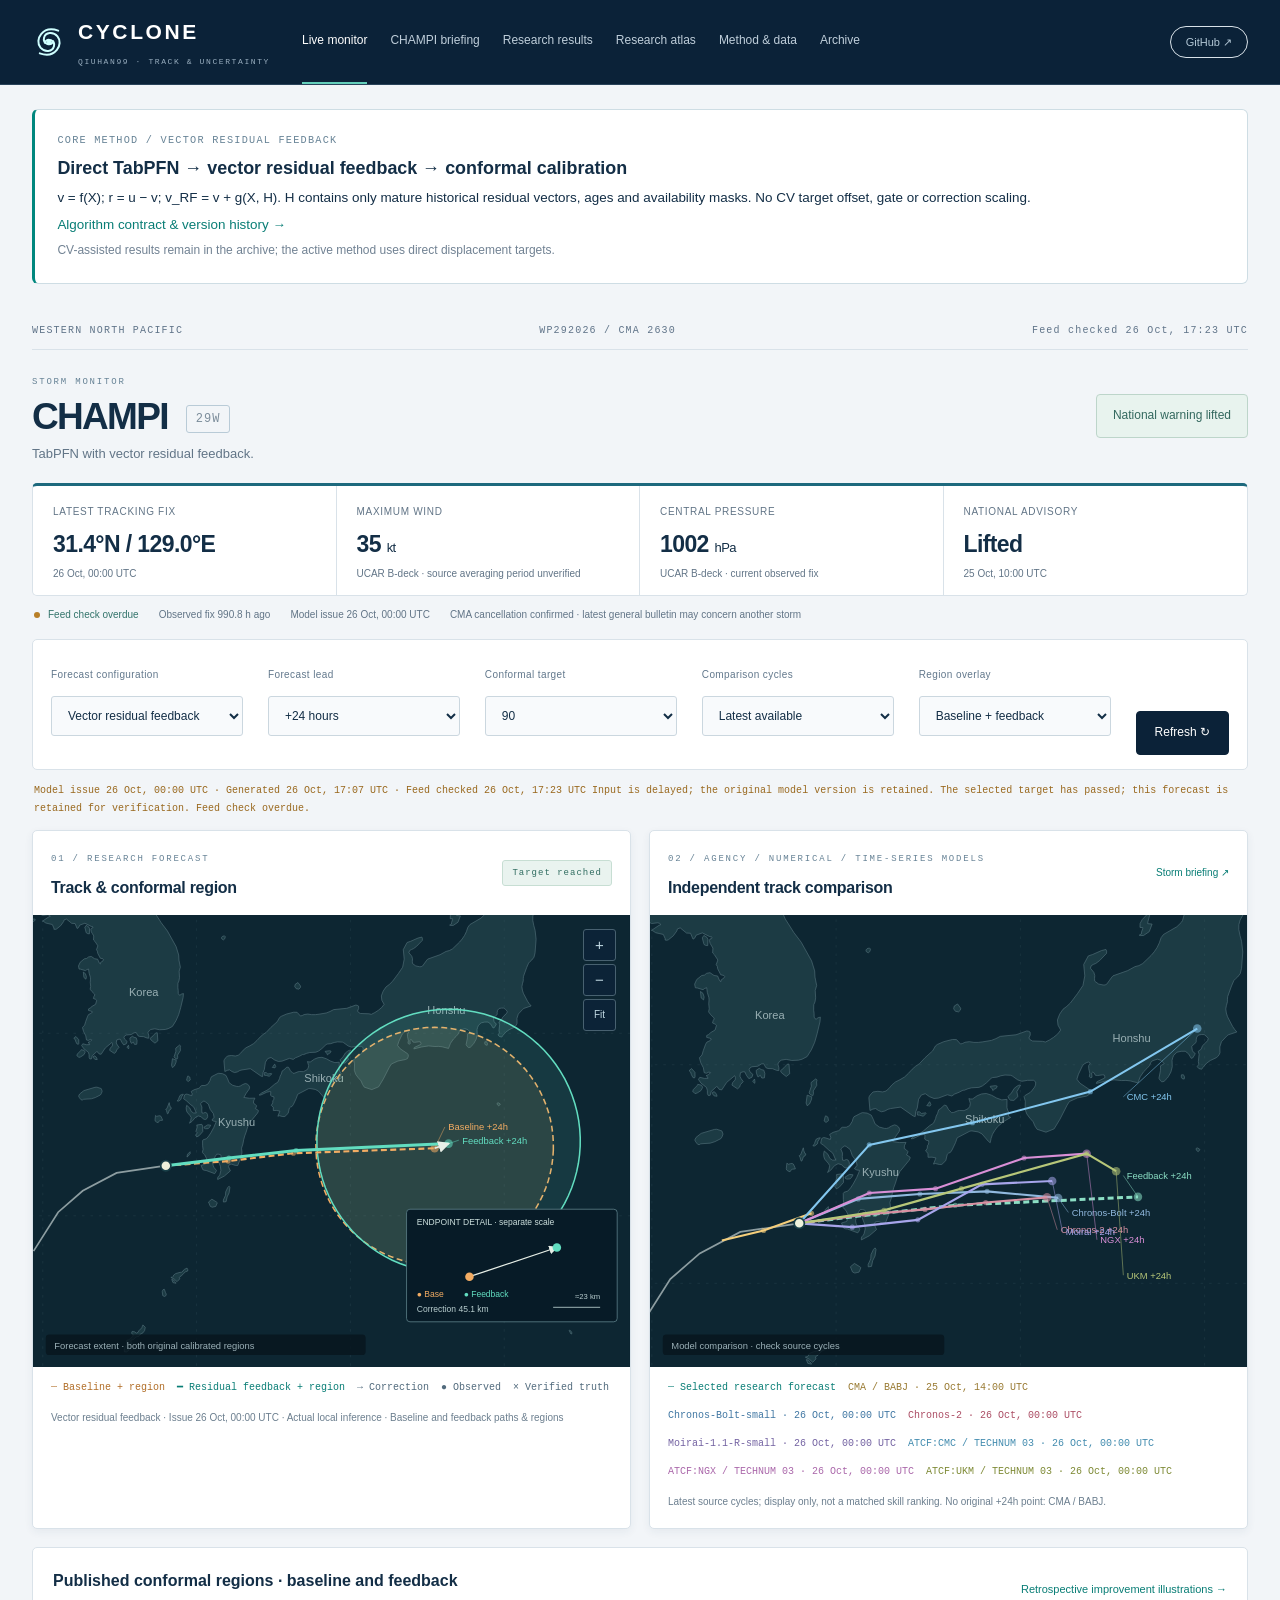
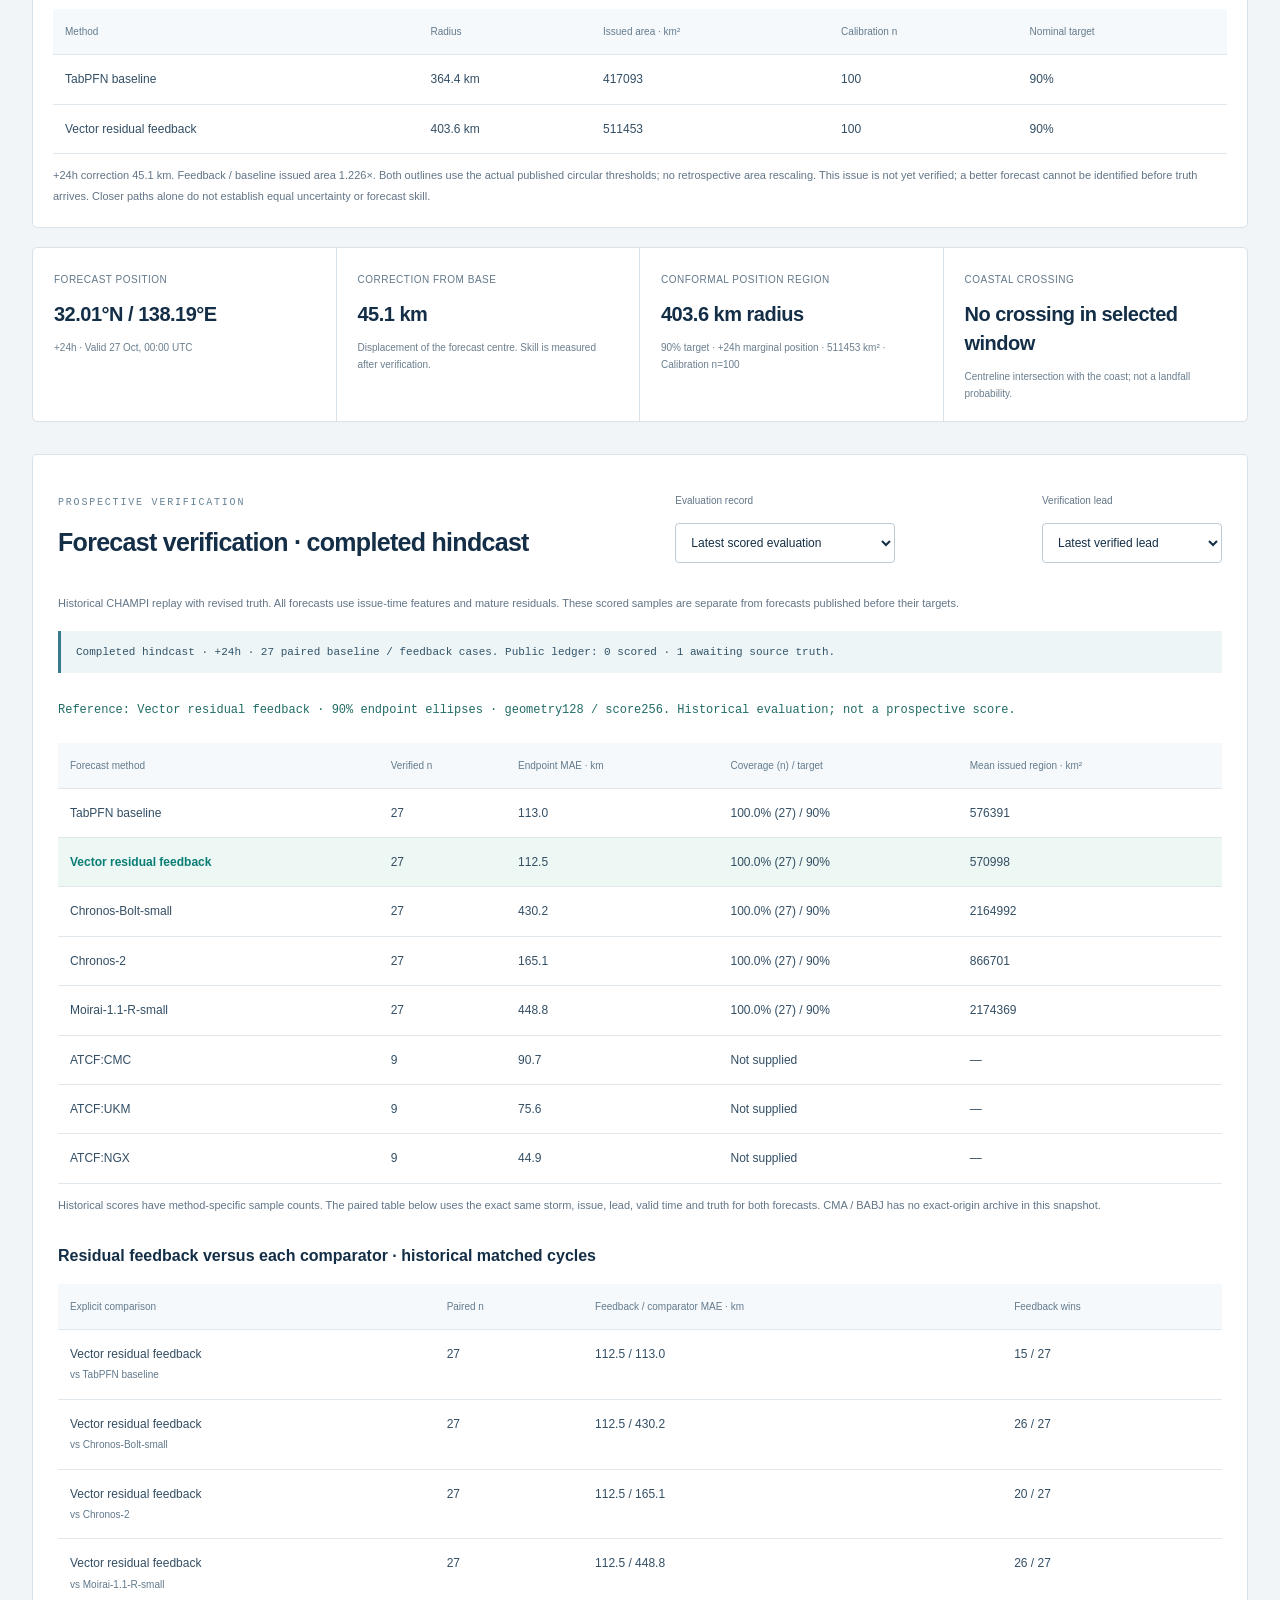
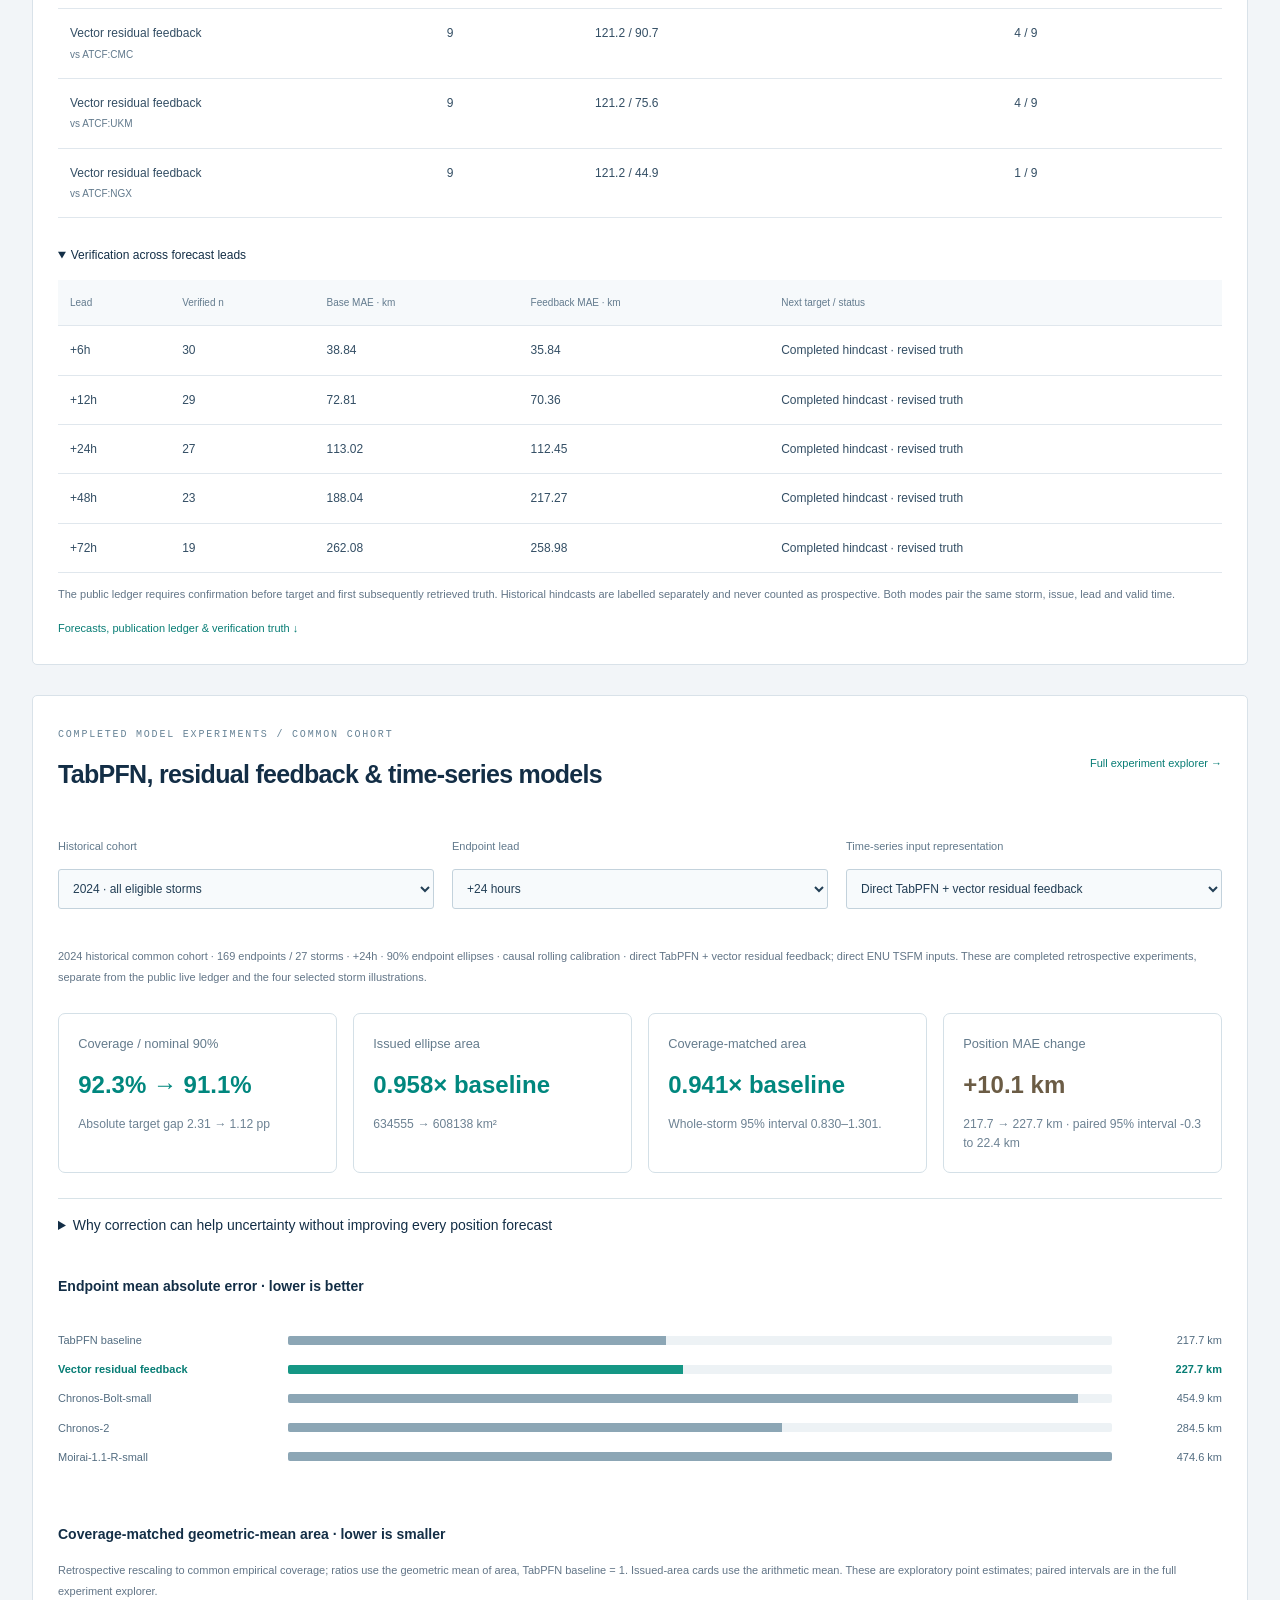
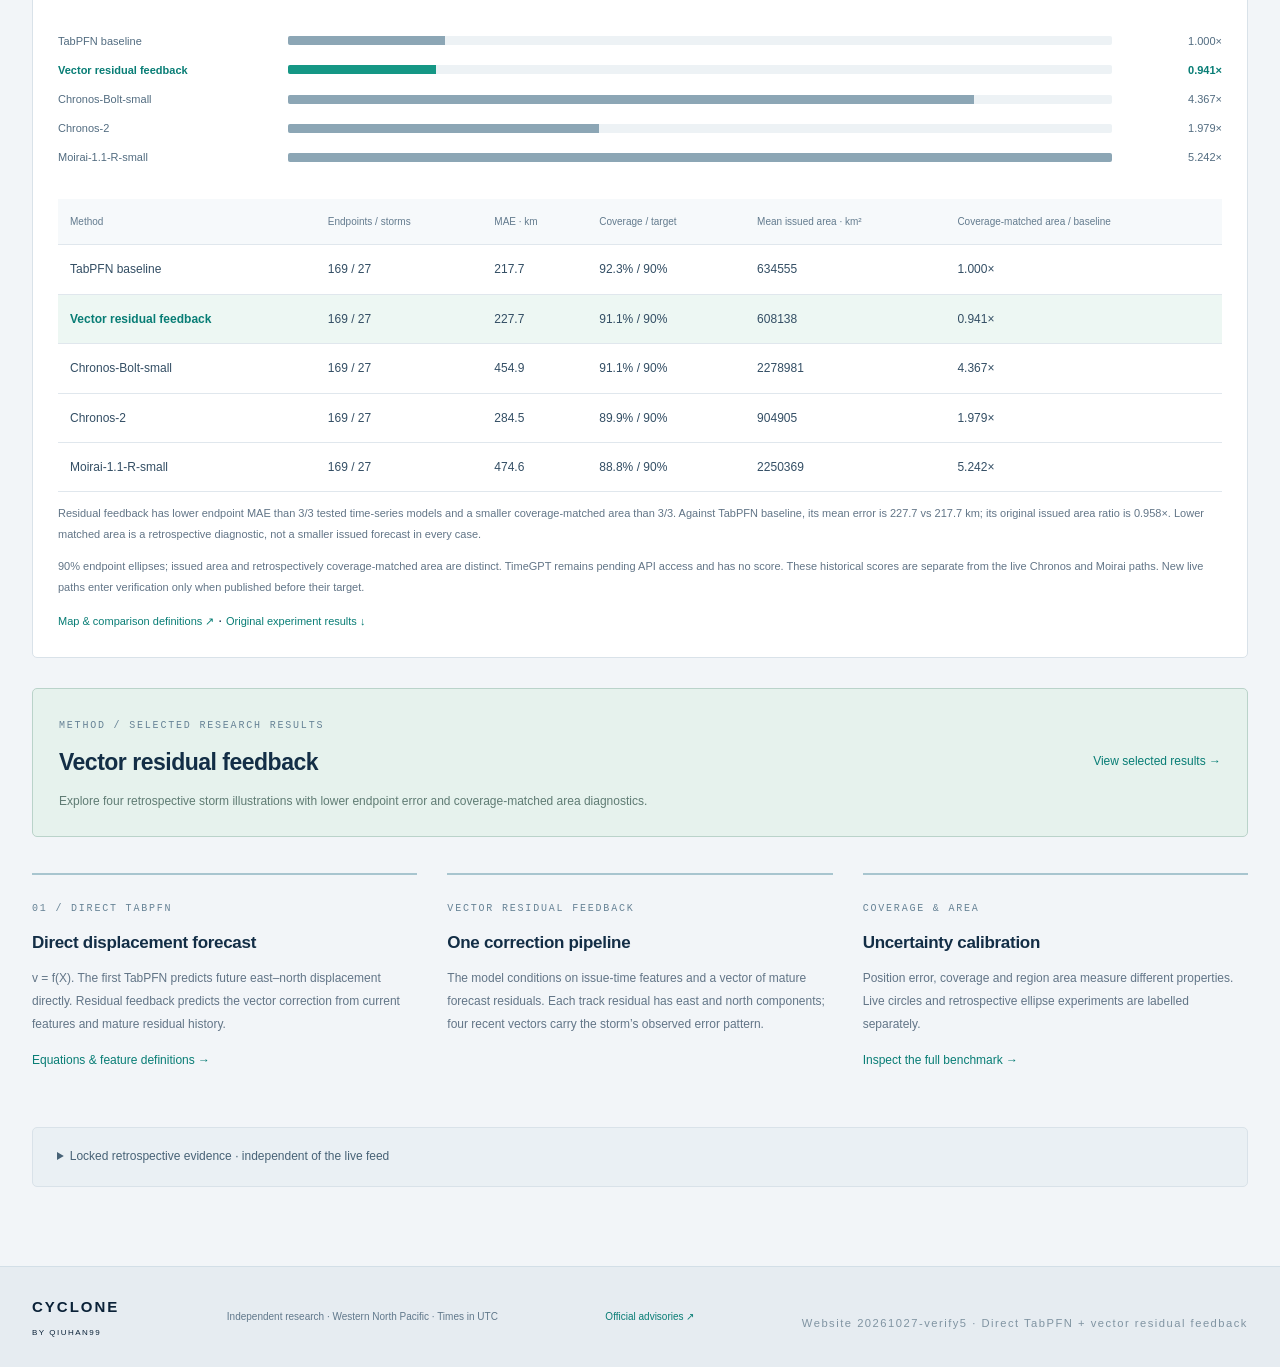
==== commit d5fd66d4: "Separate live rank-circle diagnostics from archived SPCI evidence Show issued CHAMPI cycle times, or" ====
--- a/site/algorithm-live.html
+++ b/site/algorithm-live.html
@@ -1,3 +1,3 @@
-<!doctype html><html lang="en" data-site-version="20261027-verify4"><head><meta charset="UTF-8"><meta name="viewport" content="width=device-width,initial-scale=1"><meta name="theme-color" content="#0b2238"><meta name="description" content="CHAMPI track monitoring, TabPFN residual correction and prospective conformal verification."><meta http-equiv="Content-Security-Policy" content="default-src 'self'; script-src 'self'; style-src 'self' 'unsafe-inline'; img-src 'self' data: blob:; connect-src 'self'; object-src 'none'; base-uri 'self'"><title>CYCLONE / Storm monitor</title><link rel="icon" href="assets/mark.svg"><link rel="stylesheet" href="atlas.css"><link rel="stylesheet" href="algorithm-live.css"><link rel="stylesheet" href="conformal-evidence.css?v=terminal1"><link rel="stylesheet" href="terminal.css?v=verify4"><script type="module" src="release-watch.mjs?v=verify4"></script></head><body><div id="site-update-notice" class="site-update-notice" role="status" hidden></div><header class="atlas-header"><a class="atlas-brand" href="index.html" aria-current="page"><img src="assets/mark.svg" width="34" height="34" alt=""><span>CYCLONE<small>QIUHAN99 · TRACK & UNCERTAINTY</small></span></a><nav aria-label="Main navigation"><a href="algorithm-live.html" aria-current="page">Live monitor</a><a href="champi.html">CHAMPI briefing</a><a href="results.html">Research results</a><a href="research-atlas.html">Research atlas</a><a href="champi-pipeline.html">Method & data</a><a href="research.html">Archive</a></nav><a class="github" href="https://github.com/Qiuhan99/cyclone-tfm-live">GitHub ↗</a></header><main class="algorithm-main terminal-main"><section id="direct-core" class="core-contract"><article><span class="eyebrow">CORE METHOD / VECTOR RESIDUAL FEEDBACK</span><h2>Direct TabPFN → vector residual feedback → conformal calibration</h2><p>v = f(X); r = u − v; v_RF = v + g(X, H). H contains only mature historical residual vectors, ages and availability masks. No CV target offset, gate or correction scaling.</p><a href="assets/docs/DIRECT_VECTOR_FEEDBACK.md">Algorithm contract & version history →</a><p>CV-assisted results remain in the archive; the active method uses direct displacement targets.</p></article></section><div class="basin-bar"><span>WESTERN NORTH PACIFIC</span><span>WP292026 / CMA 2630</span><span id="monitor-clock">Checking public feed</span></div><section class="storm-heading"><div><span class="eyebrow">STORM MONITOR</span><h1>CHAMPI<span class="storm-number">29W</span></h1><p>TabPFN with vector residual feedback.</p></div><div id="monitor-alert" class="alert-badge">Checking official advisory</div></section><section id="monitor-facts" class="monitor-facts" aria-label="Latest tracking observations"></section><div id="monitor-freshness" class="source-strip" role="status"></div><section class="algo-controls" aria-label="Forecast controls"><label>Forecast configuration<select id="algo-method"><option value="TabPFN Direct-F2 + RF">Vector residual feedback</option><option value="TabPFN Direct-F2">TabPFN baseline</option></select></label><label>Forecast lead<select id="algo-lead"><option value="6">+6 hours</option><option value="12">+12 hours</option><option value="24" selected>+24 hours</option><option value="48">+48 hours</option><option value="72">+72 hours</option></select></label><label>Conformal target<select id="algo-level"><option>80</option><option selected>90</option><option>95</option></select></label><label>Comparison cycles<select id="algo-pairing"><option value="latest" selected>Latest available</option><option value="matched">Same issue time</option></select></label><label>Region overlay<select id="algo-region-mode"><option value="both" selected>Baseline + feedback</option><option value="TabPFN Direct-F2">Baseline only</option><option value="TabPFN Direct-F2 + RF">Feedback only</option><option value="none">Hide regions</option></select></label><button id="algo-refresh">Refresh ↻</button></section><p id="algo-status" class="algo-status" role="status"></p><section class="algo-maps"><article class="algo-map-card"><div class="algo-map-heading"><div><span class="eyebrow">01 / RESEARCH FORECAST</span><h2>Track & conformal region</h2></div><span class="badge" id="algo-state">Checking model version</span></div><div class="algo-map-wrap"><svg id="algo-own-map" viewBox="0 0 700 530" role="img" aria-label="TabPFN baseline and residual-feedback paths with both original calibrated position regions"></svg><div class="map-tools"><button id="algo-zoom-in" aria-label="Zoom in">+</button><button id="algo-zoom-out" aria-label="Zoom out">−</button><button id="algo-map-reset" aria-label="Fit forecast">Fit</button></div></div><div class="algo-legend"><span class="base">┄ Baseline + region</span><span class="c1">━ Residual feedback + region</span><span>→ Correction</span><span>● Observed</span><span>× Verified truth</span></div><p id="algo-own-clock"></p></article><article class="algo-map-card"><div class="algo-map-heading"><div><span class="eyebrow">02 / AGENCY / NUMERICAL / TIME-SERIES MODELS</span><h2>Independent track comparison</h2></div><a href="champi.html">Storm briefing ↗</a></div><div class="algo-map-wrap"><svg id="algo-other-map" viewBox="0 0 700 530" role="img" aria-label="CMA, numerical and genuine Chronos/Moirai forecasts on their comparison extent"></svg></div><div class="algo-legend" id="algo-other-legend"></div><p id="algo-other-note"></p></article></section><section class="region-comparison"><div class="section-heading"><h3>Published conformal regions · baseline and feedback</h3><a href="results.html">Retrospective improvement illustrations →</a></div><div class="algo-table"><table><thead><tr><th>Method</th><th>Radius</th><th>Issued area · km²</th><th>Calibration n</th><th>Nominal target</th></tr></thead><tbody id="algo-region-comparison"></tbody></table></div><p id="algo-region-note" class="fine-print"></p></section><section class="algo-cards"><article><span>Forecast position</span><strong id="algo-target">—</strong><p id="algo-target-time"></p></article><article><span>Correction from Base</span><strong id="algo-correction">—</strong><p>Displacement of the forecast centre. Skill is measured after verification.</p></article><article><span>Conformal position region</span><strong id="algo-radius">—</strong><p id="algo-area"></p></article><article><span>Coastal crossing</span><strong id="algo-coast">—</strong><p>Centreline intersection with the coast; not a landfall probability.</p></article></section><section class="verification-section" id="verification"><div class="section-heading"><div><span class="eyebrow">PROSPECTIVE VERIFICATION</span><h2 id="verification-title">Forecast verification</h2></div><label class="verification-select">Evaluation record<select id="algo-evaluation-mode"><option value="auto" selected>Latest scored evaluation</option><option value="hindcast">Completed CHAMPI hindcast</option><option value="prospective">Public forecast ledger</option></select></label><label class="verification-select">Verification lead<select id="algo-verify-lead"><option value="auto" selected>Latest verified lead</option><option value="6">+6 hours</option><option value="12">+12 hours</option><option value="24">+24 hours</option><option value="48">+48 hours</option><option value="72">+72 hours</option></select></label></div><p id="algo-ledger-note" class="muted"></p><div id="algo-verification-status" class="verification-status" role="status"></div><p id="algo-verify-method" class="verification-reference"></p><div class="algo-table"><table><thead><tr><th>Forecast method</th><th>Verified n</th><th>Endpoint MAE · km</th><th>Coverage (n) / target</th><th>Mean issued region · km²</th></tr></thead><tbody id="algo-verification-methods"></tbody></table></div><p id="algo-score-note" class="fine-print">Each method has its own verified sample count. Agency and numerical tracks have no comparable conformal region supplied. Use the paired table below to compare accuracy on identical cycles.</p><h3 id="algo-pair-title" class="verification-subtitle">Residual feedback versus each comparator · matched cycles</h3><div class="algo-table"><table><thead><tr><th>Explicit comparison</th><th>Paired n</th><th>Feedback / comparator MAE · km</th><th>Feedback wins</th></tr></thead><tbody id="algo-forward"></tbody></table></div><details class="verification-detail" open><summary>Verification across forecast leads</summary><div class="algo-table"><table><thead><tr><th>Lead</th><th>Verified n</th><th>Base MAE · km</th><th>Feedback MAE · km</th><th>Next target / status</th></tr></thead><tbody id="algo-all-leads"></tbody></table></div></details><p class="fine-print">The public ledger requires confirmation before target and first subsequently retrieved truth. Historical hindcasts are labelled separately and never counted as prospective. Both modes pair the same storm, issue, lead and valid time.</p><a class="text-link" href="assets/champi-operations.json" download>Forecasts, publication ledger & verification truth ↓</a></section><section class="model-comparison verification-section" id="model-comparison"><div class="section-heading"><div><span class="eyebrow">COMPLETED MODEL EXPERIMENTS / COMMON COHORT</span><h2>TabPFN, residual feedback & time-series models</h2></div><a href="conformal-benchmark.html">Full experiment explorer →</a></div><div class="comparison-controls"><label>Historical cohort<select id="comparison-cohort"><option value="test" selected>2024 · all eligible storms</option><option value="champi">CHAMPI · locked snapshot</option></select></label><label>Endpoint lead<select id="comparison-lead"><option value="6">+6 hours</option><option value="12">+12 hours</option><option value="24" selected>+24 hours</option></select></label><label>Time-series input representation<select id="comparison-input"><option value="core" selected>Direct TabPFN + vector residual feedback</option><option value="shared">Archive · CV-assisted models</option><option value="direct">Archive · CV-assisted TabPFN / direct TSFMs</option></select></label></div><p id="comparison-scope" class="fine-print" role="status">Loading completed experiments…</p><div id="comparison-assessment" class="comparison-assessment" aria-label="Residual feedback versus its baseline"></div><details class="comparison-audit"><summary>Why correction can help uncertainty without improving every position forecast</summary><p id="comparison-diagnosis"></p><p>For a true vector residual r and estimated correction δ, the tangent squared-error gain is 2r·δ − ‖δ‖². Estimated corrections can point in the wrong direction or overshoot. Conformal coverage, region efficiency and position MAE are evaluated separately.</p><a href="assets/docs/DIRECT_FEEDBACK_AUDIT_CN.md">Audit and interpretation · Chinese →</a></details><h3>Endpoint mean absolute error · lower is better</h3><div id="comparison-bars" class="model-error-bars"></div><h3>Coverage-matched geometric-mean area · lower is smaller</h3><p class="fine-print">Retrospective rescaling to common empirical coverage; ratios use the geometric mean of area, TabPFN baseline = 1. Issued-area cards use the arithmetic mean. These are exploratory point estimates; paired intervals are in the full experiment explorer.</p><div id="comparison-area-bars" class="model-error-bars"></div><div class="algo-table"><table><thead><tr><th>Method</th><th>Endpoints / storms</th><th>MAE · km</th><th>Coverage / target</th><th>Mean issued area · km²</th><th>Coverage-matched area / baseline</th></tr></thead><tbody id="comparison-table"></tbody></table></div><p id="comparison-finding" class="fine-print"></p><p class="fine-print">90% endpoint ellipses; issued area and retrospectively coverage-matched area are distinct. TimeGPT remains pending API access and has no score. These historical scores are separate from the live Chronos and Moirai paths. New live paths enter verification only when published before their target.</p><a class="text-link" href="assets/docs/CONFORMAL_MAP_AND_MODEL_COMPARISON.md">Map & comparison definitions ↗</a> · <a id="comparison-source" class="text-link" href="assets/tsfm-cv-sensitivity.json" download>Original experiment results ↓</a></section><section class="results-link"><div><span class="eyebrow">METHOD / SELECTED RESEARCH RESULTS</span><h2>Vector residual feedback</h2><p>Explore four retrospective storm illustrations with lower endpoint error and coverage-matched area diagnostics.</p></div><a href="results.html">View selected results →</a></section><section class="method-strip"><article><span class="eyebrow">01 / DIRECT TABPFN</span><h3>Direct displacement forecast</h3><p>v = f(X). The first TabPFN predicts future east–north displacement directly. Residual feedback predicts the vector correction from current features and mature residual history.</p><a href="champi-pipeline.html#direct-core">Equations & feature definitions →</a></article><article><span class="eyebrow">VECTOR RESIDUAL FEEDBACK</span><h3>One correction pipeline</h3><p>The model conditions on issue-time features and a vector of mature forecast residuals. Each track residual has east and north components; four recent vectors carry the storm’s observed error pattern.</p></article><article><span class="eyebrow">COVERAGE & AREA</span><h3>Uncertainty calibration</h3><p>Position error, coverage and region area measure different properties. Live circles and retrospective ellipse experiments are labelled separately.</p><a href="conformal-benchmark.html">Inspect the full benchmark →</a></article></section><details class="archive-disclosure"><summary>Locked retrospective evidence · independent of the live feed</summary><section id="cp-evidence" class="cp-evidence" data-cp-view="compact"><span class="eyebrow">PRIMARY / COMMON-COHORT CONFORMAL</span><h2>Common-cohort verification</h2><div class="cp-controls"><label>Evaluation cohort<select id="cp-phase"><option value="test">2024 · all eligible storms</option><option value="champi">CHAMPI · locked snapshot</option></select></label><label>Endpoint lead · hours<select id="cp-lead"><option>6</option><option>12</option><option selected>24</option></select></label><label>Coverage target · %<select id="cp-level"><option>80</option><option selected>90</option><option>95</option></select></label><label>Region geometry<select id="cp-shape"><option value="ellipse">Ellipse</option><option value="circle">Circle</option></select></label><label>Calibration state<select id="cp-calibrator"><option value="Causal rolling">Causal rolling</option><option value="Frozen 2019">Frozen 2019</option></select></label><label>Motion stratum<select id="cp-regime"><option value="all">All origins</option><option value="motion_change">Turning / speed-change proxy</option><option value="stable_proxy">Stable-motion proxy</option><option value="intermediate">Intermediate</option></select></label></div>
+<!doctype html><html lang="en" data-site-version="20261027-verify5"><head><meta charset="UTF-8"><meta name="viewport" content="width=device-width,initial-scale=1"><meta name="theme-color" content="#0b2238"><meta name="description" content="CHAMPI track monitoring, TabPFN residual correction and prospective conformal verification."><meta http-equiv="Content-Security-Policy" content="default-src 'self'; script-src 'self'; style-src 'self' 'unsafe-inline'; img-src 'self' data: blob:; connect-src 'self'; object-src 'none'; base-uri 'self'"><title>CYCLONE / Storm monitor</title><link rel="icon" href="assets/mark.svg"><link rel="stylesheet" href="atlas.css"><link rel="stylesheet" href="algorithm-live.css"><link rel="stylesheet" href="conformal-evidence.css?v=terminal1"><link rel="stylesheet" href="terminal.css?v=verify5"><script type="module" src="release-watch.mjs?v=verify5"></script></head><body><div id="site-update-notice" class="site-update-notice" role="status" hidden></div><header class="atlas-header"><a class="atlas-brand" href="index.html" aria-current="page"><img src="assets/mark.svg" width="34" height="34" alt=""><span>CYCLONE<small>QIUHAN99 · TRACK & UNCERTAINTY</small></span></a><nav aria-label="Main navigation"><a href="algorithm-live.html" aria-current="page">Live monitor</a><a href="champi.html">CHAMPI briefing</a><a href="results.html">Research results</a><a href="research-atlas.html">Research atlas</a><a href="champi-pipeline.html">Method & data</a><a href="research.html">Archive</a></nav><a class="github" href="https://github.com/Qiuhan99/cyclone-tfm-live">GitHub ↗</a></header><main class="algorithm-main terminal-main"><section id="direct-core" class="core-contract"><article><span class="eyebrow">CORE METHOD / VECTOR RESIDUAL FEEDBACK</span><h2>Direct TabPFN → vector residual feedback → conformal calibration</h2><p>v = f(X); r = u − v; v_RF = v + g(X, H). H contains only mature historical residual vectors, ages and availability masks. No CV target offset, gate or correction scaling.</p><a href="assets/docs/DIRECT_VECTOR_FEEDBACK.md">Algorithm contract & version history →</a><p>CV-assisted results remain in the archive; the active method uses direct displacement targets.</p></article></section><div class="basin-bar"><span>WESTERN NORTH PACIFIC</span><span>WP292026 / CMA 2630</span><span id="monitor-clock">Checking public feed</span></div><section class="storm-heading"><div><span class="eyebrow">STORM MONITOR</span><h1>CHAMPI<span class="storm-number">29W</span></h1><p>TabPFN with vector residual feedback.</p></div><div id="monitor-alert" class="alert-badge">Checking official advisory</div></section><section id="monitor-facts" class="monitor-facts" aria-label="Latest tracking observations"></section><div id="monitor-freshness" class="source-strip" role="status"></div><section class="algo-controls" aria-label="Forecast controls"><label>Forecast configuration<select id="algo-method"><option value="TabPFN Direct-F2 + RF">Vector residual feedback</option><option value="TabPFN Direct-F2">TabPFN baseline</option></select></label><label>Forecast lead<select id="algo-lead"><option value="6">+6 hours</option><option value="12">+12 hours</option><option value="24" selected>+24 hours</option><option value="48">+48 hours</option><option value="72">+72 hours</option></select></label><label>Conformal target<select id="algo-level"><option>80</option><option selected>90</option><option>95</option></select></label><label>Comparison cycles<select id="algo-pairing"><option value="latest" selected>Latest available</option><option value="matched">Same issue time</option></select></label><label>Region overlay<select id="algo-region-mode"><option value="both" selected>Baseline + feedback</option><option value="TabPFN Direct-F2">Baseline only</option><option value="TabPFN Direct-F2 + RF">Feedback only</option><option value="none">Hide regions</option></select></label><button id="algo-refresh">Refresh ↻</button></section><p id="algo-status" class="algo-status" role="status"></p><section class="algo-maps"><article class="algo-map-card"><div class="algo-map-heading"><div><span class="eyebrow">01 / RESEARCH FORECAST</span><h2>Track & conformal region</h2></div><span class="badge" id="algo-state">Checking model version</span></div><div class="algo-map-wrap"><svg id="algo-own-map" viewBox="0 0 700 530" role="img" aria-label="TabPFN baseline and residual-feedback paths with both original calibrated position regions"></svg><div class="map-tools"><button id="algo-zoom-in" aria-label="Zoom in">+</button><button id="algo-zoom-out" aria-label="Zoom out">−</button><button id="algo-map-reset" aria-label="Fit forecast">Fit</button></div></div><div class="algo-legend"><span class="base">┄ Baseline + region</span><span class="c1">━ Residual feedback + region</span><span>→ Correction</span><span>● Observed</span><span>× Verified truth</span></div><p id="algo-own-clock"></p></article><article class="algo-map-card"><div class="algo-map-heading"><div><span class="eyebrow">02 / AGENCY / NUMERICAL / TIME-SERIES MODELS</span><h2>Independent track comparison</h2></div><a href="champi.html">Storm briefing ↗</a></div><div class="algo-map-wrap"><svg id="algo-other-map" viewBox="0 0 700 530" role="img" aria-label="CMA, numerical and genuine Chronos/Moirai forecasts on their comparison extent"></svg></div><div class="algo-legend" id="algo-other-legend"></div><p id="algo-other-note"></p></article></section><section class="region-comparison"><div class="section-heading"><h3>Published conformal regions · baseline and feedback</h3><a href="results.html">Retrospective improvement illustrations →</a></div><div class="algo-table"><table><thead><tr><th>Method</th><th>Radius</th><th>Issued area · km²</th><th>Calibration n</th><th>Nominal target</th></tr></thead><tbody id="algo-region-comparison"></tbody></table></div><p id="algo-region-note" class="fine-print"></p></section><section class="algo-cards"><article><span>Forecast position</span><strong id="algo-target">—</strong><p id="algo-target-time"></p></article><article><span>Correction from Base</span><strong id="algo-correction">—</strong><p>Displacement of the forecast centre. Skill is measured after verification.</p></article><article><span>Conformal position region</span><strong id="algo-radius">—</strong><p id="algo-area"></p></article><article><span>Coastal crossing</span><strong id="algo-coast">—</strong><p>Centreline intersection with the coast; not a landfall probability.</p></article></section><section class="verification-section" id="verification"><div class="section-heading"><div><span class="eyebrow">PROSPECTIVE VERIFICATION</span><h2 id="verification-title">Forecast verification</h2></div><label class="verification-select">Evaluation record<select id="algo-evaluation-mode"><option value="auto" selected>Latest scored evaluation</option><option value="hindcast">Completed CHAMPI hindcast</option><option value="prospective">Public forecast ledger</option></select></label><label class="verification-select">Verification lead<select id="algo-verify-lead"><option value="auto" selected>Latest verified lead</option><option value="6">+6 hours</option><option value="12">+12 hours</option><option value="24">+24 hours</option><option value="48">+48 hours</option><option value="72">+72 hours</option></select></label></div><p id="algo-ledger-note" class="muted"></p><div id="algo-verification-status" class="verification-status" role="status"></div><p id="algo-verify-method" class="verification-reference"></p><div class="algo-table"><table><thead><tr><th>Forecast method</th><th>Verified n</th><th>Endpoint MAE · km</th><th>Coverage (n) / target</th><th>Mean issued region · km²</th></tr></thead><tbody id="algo-verification-methods"></tbody></table></div><p id="algo-score-note" class="fine-print">Each method has its own verified sample count. Agency and numerical tracks have no comparable conformal region supplied. Use the paired table below to compare accuracy on identical cycles.</p><h3 id="algo-pair-title" class="verification-subtitle">Residual feedback versus each comparator · matched cycles</h3><div class="algo-table"><table><thead><tr><th>Explicit comparison</th><th>Paired n</th><th>Feedback / comparator MAE · km</th><th>Feedback wins</th></tr></thead><tbody id="algo-forward"></tbody></table></div><details class="verification-detail" open><summary>Verification across forecast leads</summary><div class="algo-table"><table><thead><tr><th>Lead</th><th>Verified n</th><th>Base MAE · km</th><th>Feedback MAE · km</th><th>Next target / status</th></tr></thead><tbody id="algo-all-leads"></tbody></table></div></details><p class="fine-print">The public ledger requires confirmation before target and first subsequently retrieved truth. Historical hindcasts are labelled separately and never counted as prospective. Both modes pair the same storm, issue, lead and valid time.</p><a class="text-link" href="assets/champi-operations.json" download>Forecasts, publication ledger & verification truth ↓</a></section><section class="model-comparison verification-section" id="model-comparison"><div class="section-heading"><div><span class="eyebrow">COMPLETED MODEL EXPERIMENTS / COMMON COHORT</span><h2>TabPFN, residual feedback & time-series models</h2></div><a href="conformal-benchmark.html">Full experiment explorer →</a></div><div class="comparison-controls"><label>Historical cohort<select id="comparison-cohort"><option value="test" selected>2024 · all eligible storms</option><option value="champi">CHAMPI · locked snapshot</option></select></label><label>Endpoint lead<select id="comparison-lead"><option value="6">+6 hours</option><option value="12">+12 hours</option><option value="24" selected>+24 hours</option></select></label><label>Time-series input representation<select id="comparison-input"><option value="core" selected>Direct TabPFN + vector residual feedback</option><option value="shared">Archive · CV-assisted models</option><option value="direct">Archive · CV-assisted TabPFN / direct TSFMs</option></select></label></div><p id="comparison-scope" class="fine-print" role="status">Loading completed experiments…</p><div id="comparison-assessment" class="comparison-assessment" aria-label="Residual feedback versus its baseline"></div><details class="comparison-audit"><summary>Why correction can help uncertainty without improving every position forecast</summary><p id="comparison-diagnosis"></p><p>For a true vector residual r and estimated correction δ, the tangent squared-error gain is 2r·δ − ‖δ‖². Estimated corrections can point in the wrong direction or overshoot. Conformal coverage, region efficiency and position MAE are evaluated separately.</p><a href="assets/docs/DIRECT_FEEDBACK_AUDIT_CN.md">Audit and interpretation · Chinese →</a></details><h3>Endpoint mean absolute error · lower is better</h3><div id="comparison-bars" class="model-error-bars"></div><h3>Coverage-matched geometric-mean area · lower is smaller</h3><p class="fine-print">Retrospective rescaling to common empirical coverage; ratios use the geometric mean of area, TabPFN baseline = 1. Issued-area cards use the arithmetic mean. These are exploratory point estimates; paired intervals are in the full experiment explorer.</p><div id="comparison-area-bars" class="model-error-bars"></div><div class="algo-table"><table><thead><tr><th>Method</th><th>Endpoints / storms</th><th>MAE · km</th><th>Coverage / target</th><th>Mean issued area · km²</th><th>Coverage-matched area / baseline</th></tr></thead><tbody id="comparison-table"></tbody></table></div><p id="comparison-finding" class="fine-print"></p><p class="fine-print">90% endpoint ellipses; issued area and retrospectively coverage-matched area are distinct. TimeGPT remains pending API access and has no score. These historical scores are separate from the live Chronos and Moirai paths. New live paths enter verification only when published before their target.</p><a class="text-link" href="assets/docs/CONFORMAL_MAP_AND_MODEL_COMPARISON.md">Map & comparison definitions ↗</a> · <a id="comparison-source" class="text-link" href="assets/tsfm-cv-sensitivity.json" download>Original experiment results ↓</a></section><section class="results-link"><div><span class="eyebrow">METHOD / SELECTED RESEARCH RESULTS</span><h2>Vector residual feedback</h2><p>Explore four retrospective storm illustrations with lower endpoint error and coverage-matched area diagnostics.</p></div><a href="results.html">View selected results →</a></section><section class="method-strip"><article><span class="eyebrow">01 / DIRECT TABPFN</span><h3>Direct displacement forecast</h3><p>v = f(X). The first TabPFN predicts future east–north displacement directly. Residual feedback predicts the vector correction from current features and mature residual history.</p><a href="champi-pipeline.html#direct-core">Equations & feature definitions →</a></article><article><span class="eyebrow">VECTOR RESIDUAL FEEDBACK</span><h3>One correction pipeline</h3><p>The model conditions on issue-time features and a vector of mature forecast residuals. Each track residual has east and north components; four recent vectors carry the storm’s observed error pattern.</p></article><article><span class="eyebrow">COVERAGE & AREA</span><h3>Uncertainty calibration</h3><p>Position error, coverage and region area measure different properties. Live circles and retrospective ellipse experiments are labelled separately.</p><a href="conformal-benchmark.html">Inspect the full benchmark →</a></article></section><details class="archive-disclosure"><summary>Locked retrospective evidence · independent of the live feed</summary><section id="cp-evidence" class="cp-evidence" data-cp-view="compact"><span class="eyebrow">PRIMARY / COMMON-COHORT CONFORMAL</span><h2>Common-cohort verification</h2><div class="cp-controls"><label>Evaluation cohort<select id="cp-phase"><option value="test">2024 · all eligible storms</option><option value="champi">CHAMPI · locked snapshot</option></select></label><label>Endpoint lead · hours<select id="cp-lead"><option>6</option><option>12</option><option selected>24</option></select></label><label>Coverage target · %<select id="cp-level"><option>80</option><option selected>90</option><option>95</option></select></label><label>Region geometry<select id="cp-shape"><option value="ellipse">Ellipse</option><option value="circle">Circle</option></select></label><label>Calibration state<select id="cp-calibrator"><option value="Causal rolling">Causal rolling</option><option value="Frozen 2019">Frozen 2019</option></select></label><label>Motion stratum<select id="cp-regime"><option value="all">All origins</option><option value="motion_change">Turning / speed-change proxy</option><option value="stable_proxy">Stable-motion proxy</option><option value="intermediate">Intermediate</option></select></label></div>
 <div id="cp-status" role="status">Loading experiment results…</div><div id="cp-cards" class="cp-cards"></div><div class="cp-table"><table><thead><tr><th>Model / input branch</th><th>Endpoints / storms</th><th>Coverage / target</th><th>Shortfall / excess · pp</th><th>Absolute coverage gap · pp</th><th>Mean issued area · km²</th><th>Matched-area ratio / F2 Base</th></tr></thead><tbody id="cp-table"></tbody></table></div><p class="cp-note">Absolute coverage gap = |coverage − target| in percentage points; it is not track MAE. Read shortfall, excess, region area and estimation intervals together. A matched-area ratio below 1 indicates a smaller region after retrospective coverage matching. Issued area uses the original frozen hindcast rule. All rows share the same origins and truth.</p><p id="cp-intervals" class="cp-note"></p>
-<p><a class="cp-mini-link" href="conformal-benchmark.html">Full Chronos / Moirai comparison, coverage curves & versions →</a></p></section><section class="cp-contract" id="c1-audit"><span class="eyebrow">C1 AUDIT / SAME NAME DOES NOT MEAN SAME PIPELINE</span><h2>C1 protocol audit</h2><p id="c1-audit-finding">Loading the independent audit…</p><p id="c1-audit-coverage"></p><div id="c1-original-evidence" class="cp-table"></div><p>The original PI+ study has 60 next-6h endpoints from five storms; the current study has 169 fixed-24h endpoints from 27 storms. The original C1/Base matched-area ratio is 0.794 with an interval crossing 1. Its CHAMPI short replay never reached a second context refresh. These protocols cannot establish each other’s causal mechanism.</p><p>A sample rate above target does not establish systematic overcoverage. The reported 95% intervals describe uncertainty in coverage estimates, not cyclone position. Residual feedback must learn a useful error signal; improvement is empirical.</p><a href="assets/docs/C1_PIPELINE_AUDIT_CN.md">Full audit · original report in Chinese ↗</a></section><section class="algo-evidence"><div><span class="eyebrow">HISTORICAL / CHAMPI</span><h2>Track-centre error</h2><p>Revised historical data on the original common cohort. The selected forecast lead changes this table; incoming observations do not rewrite it.</p></div><div class="algo-table"><table><thead><tr><th>Method</th><th>Common n</th><th>Endpoint MAE · km</th></tr></thead><tbody id="algo-retro"></tbody></table></div></section></details></main><footer><span>CYCLONE <small>BY QIUHAN99</small></span><p>Independent research · Western North Pacific · Times in UTC</p><a href="https://www.nmc.cn/publish/typhoon/warning_index.html">Official advisories ↗</a><small class="site-version">Website 20261027-verify4 · Direct TabPFN + vector residual feedback</small></footer><script type="module" src="algorithm-live.mjs?v=verify4"></script><script type="module" src="monitor.mjs?v=1"></script><script type="module" src="conformal-evidence.mjs?v=verify4"></script><script type="module" src="c1-audit.mjs?v=terminal1"></script><script type="module" src="model-comparison.mjs?v=verify4"></script></body></html>+<p><a class="cp-mini-link" href="conformal-benchmark.html">Full Chronos / Moirai comparison, coverage curves & versions →</a></p></section><section class="cp-contract" id="c1-audit"><span class="eyebrow">C1 AUDIT / SAME NAME DOES NOT MEAN SAME PIPELINE</span><h2>C1 protocol audit</h2><p id="c1-audit-finding">Loading the independent audit…</p><p id="c1-audit-coverage"></p><div id="c1-original-evidence" class="cp-table"></div><p>The original PI+ study has 60 next-6h endpoints from five storms; the current study has 169 fixed-24h endpoints from 27 storms. The original C1/Base matched-area ratio is 0.794 with an interval crossing 1. Its CHAMPI short replay never reached a second context refresh. These protocols cannot establish each other’s causal mechanism.</p><p>A sample rate above target does not establish systematic overcoverage. The reported 95% intervals describe uncertainty in coverage estimates, not cyclone position. Residual feedback must learn a useful error signal; improvement is empirical.</p><a href="assets/docs/C1_PIPELINE_AUDIT_CN.md">Full audit · original report in Chinese ↗</a></section><section class="algo-evidence"><div><span class="eyebrow">HISTORICAL / CHAMPI</span><h2>Track-centre error</h2><p>Revised historical data on the original common cohort. The selected forecast lead changes this table; incoming observations do not rewrite it.</p></div><div class="algo-table"><table><thead><tr><th>Method</th><th>Common n</th><th>Endpoint MAE · km</th></tr></thead><tbody id="algo-retro"></tbody></table></div></section></details></main><footer><span>CYCLONE <small>BY QIUHAN99</small></span><p>Independent research · Western North Pacific · Times in UTC</p><a href="https://www.nmc.cn/publish/typhoon/warning_index.html">Official advisories ↗</a><small class="site-version">Website 20261027-verify5 · Direct TabPFN + vector residual feedback</small></footer><script type="module" src="algorithm-live.mjs?v=verify5"></script><script type="module" src="monitor.mjs?v=1"></script><script type="module" src="conformal-evidence.mjs?v=verify5"></script><script type="module" src="c1-audit.mjs?v=terminal1"></script><script type="module" src="model-comparison.mjs?v=verify5"></script></body></html>
--- a/site/terminal.css
+++ b/site/terminal.css
@@ -31,3 +31,5 @@
 .core-contract p:last-child{font-size:.75rem;color:#718293;}
 
 .comparison-assessment{display:grid;grid-template-columns:repeat(4,minmax(0,1fr));gap:1rem;margin:1.6rem 0;}.assessment-card{padding:1.2rem;border:1px solid #d4e0e7;border-radius:7px;background:#fff;display:flex;flex-direction:column;gap:.65rem;}.assessment-card span{font-size:.8rem;color:#647b8c;}.assessment-card strong{font-size:1.5rem;color:#264b62;}.assessment-card small{font-size:.76rem;line-height:1.55;color:#6d8293;}.assessment-card.metric-improved strong{color:#00877e;}.assessment-card.metric-neutral strong{color:#6b5c45;}.comparison-audit{border-top:1px solid #d8e3e8;padding:.9rem 0;margin-bottom:1.5rem;}.comparison-audit p{font-size:.85rem;line-height:1.7;}.verification-empty{padding:1.5rem!important;color:#526c7e;background:#f2f7f9;line-height:1.8;}.site-version{display:block;font-size:.7rem;color:#8094a2;margin-top:.8rem;}.site-update-notice{padding:.8rem 1.5rem;background:#fff2d8;color:#544321;font:14px/1.5 system-ui;}.site-update-notice[hidden]{display:none;}@media(max-width:900px){.comparison-assessment{grid-template-columns:repeat(2,minmax(0,1fr));}}@media(max-width:520px){.comparison-assessment{grid-template-columns:1fr;}}
+
+.desk-method-link{display:block;font-size:11px;line-height:1.7;margin-top:20px}.cycle-protocol{font-size:11px;line-height:1.8;color:#567386}.briefing-impact>h3{margin-bottom:18px}.briefing-impact .briefing-cycle-details:first-of-type{margin-top:0}
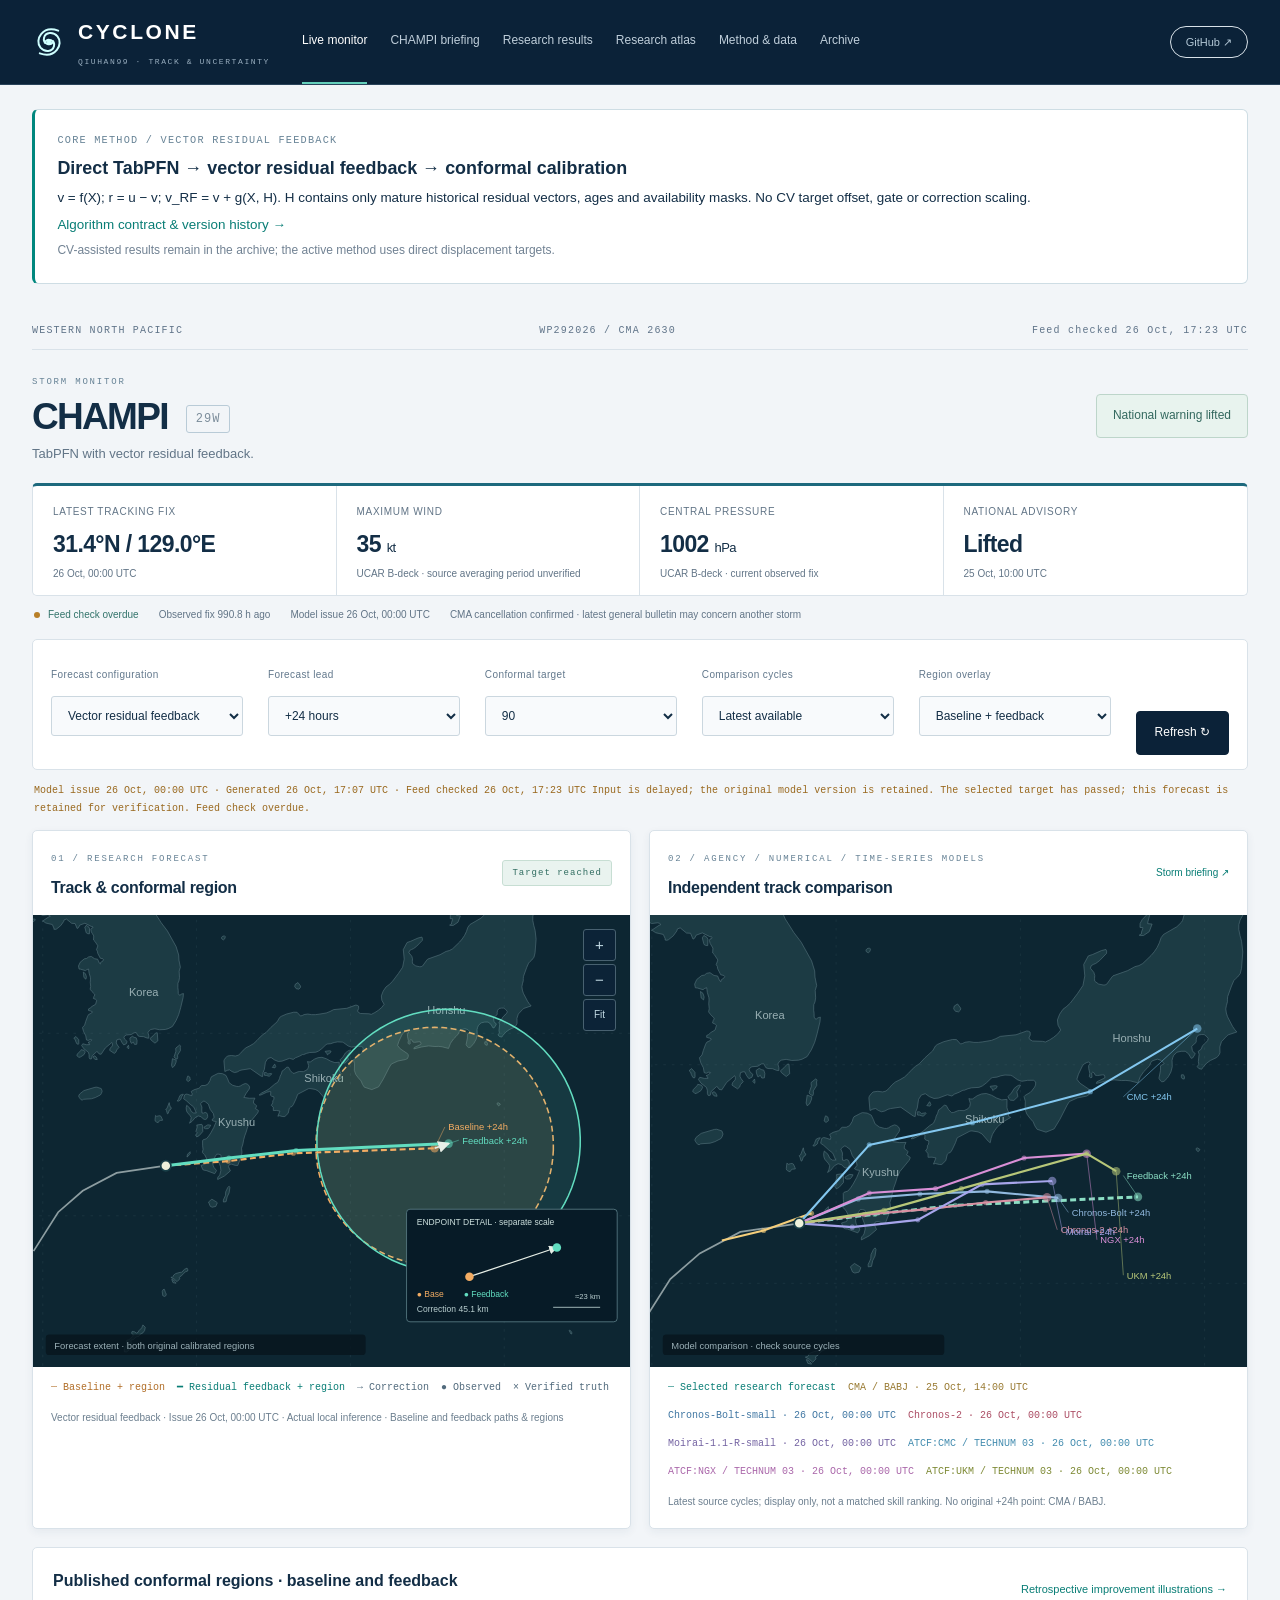
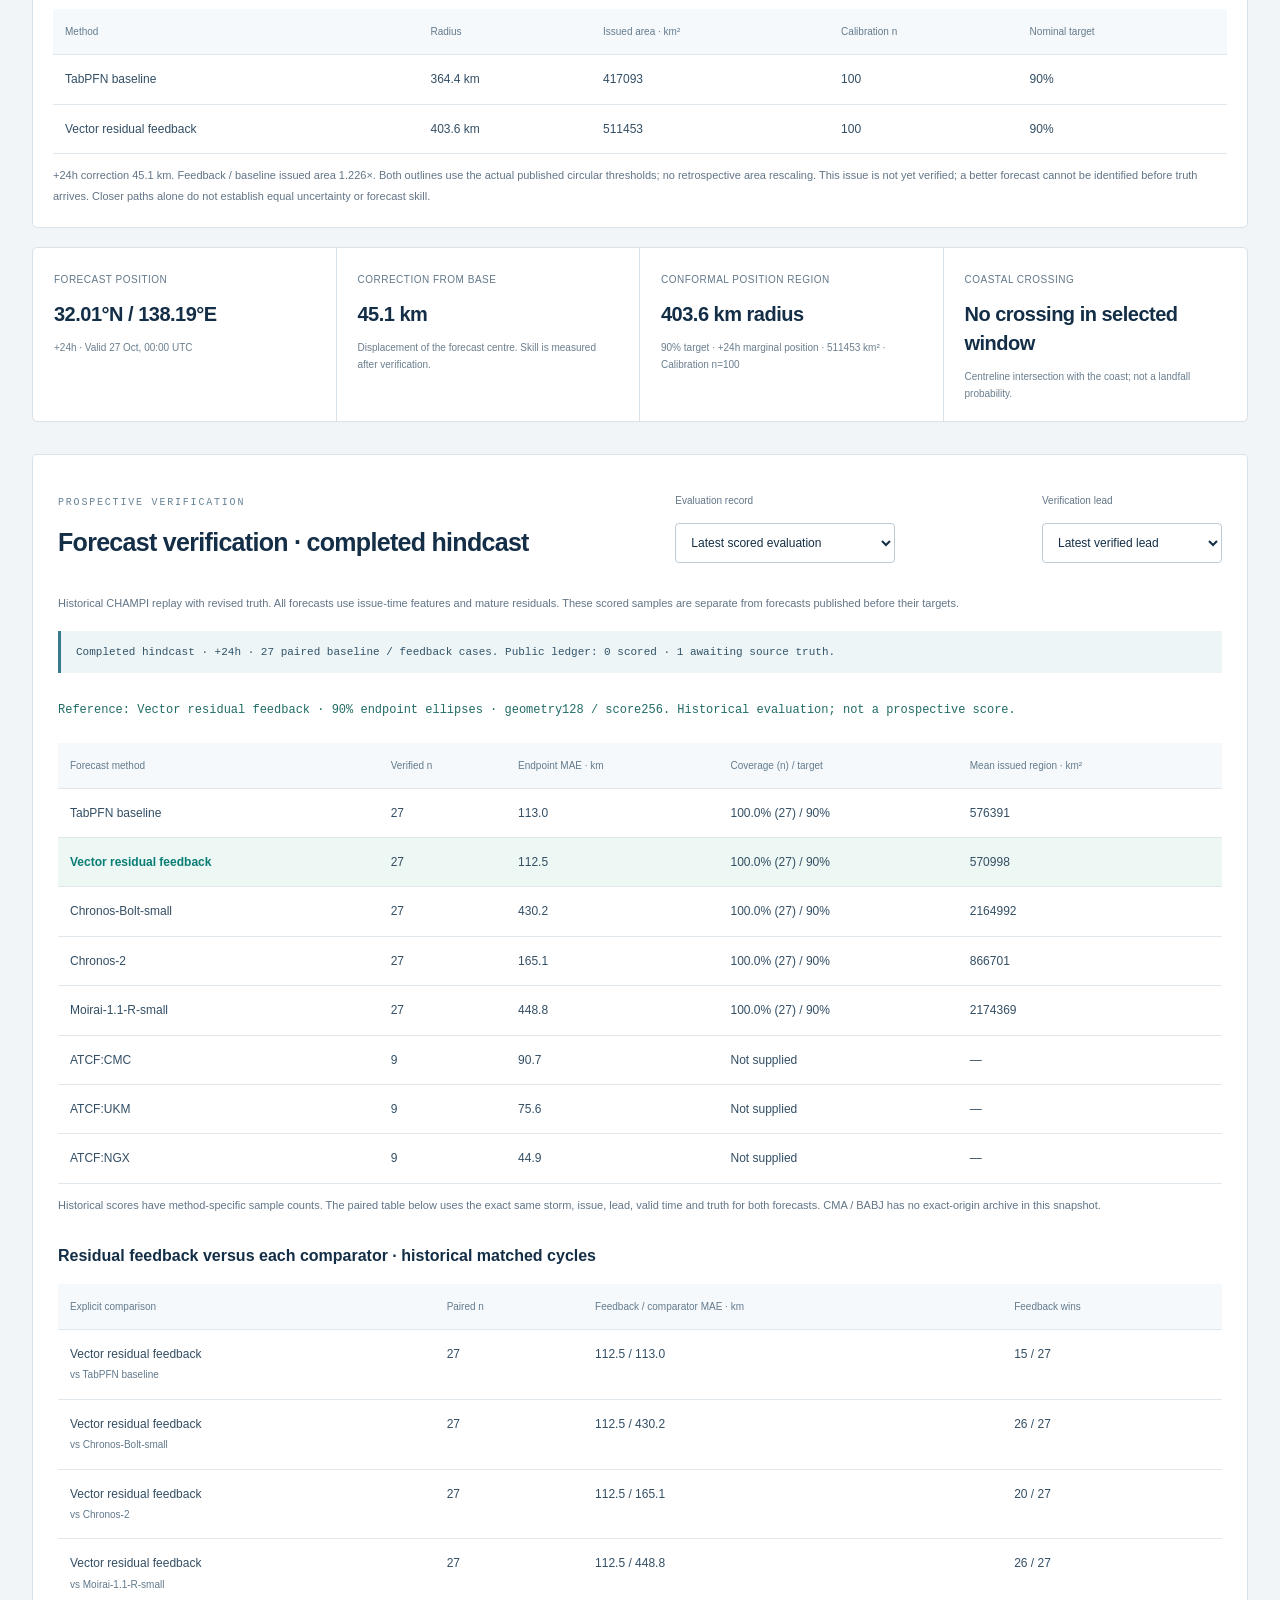
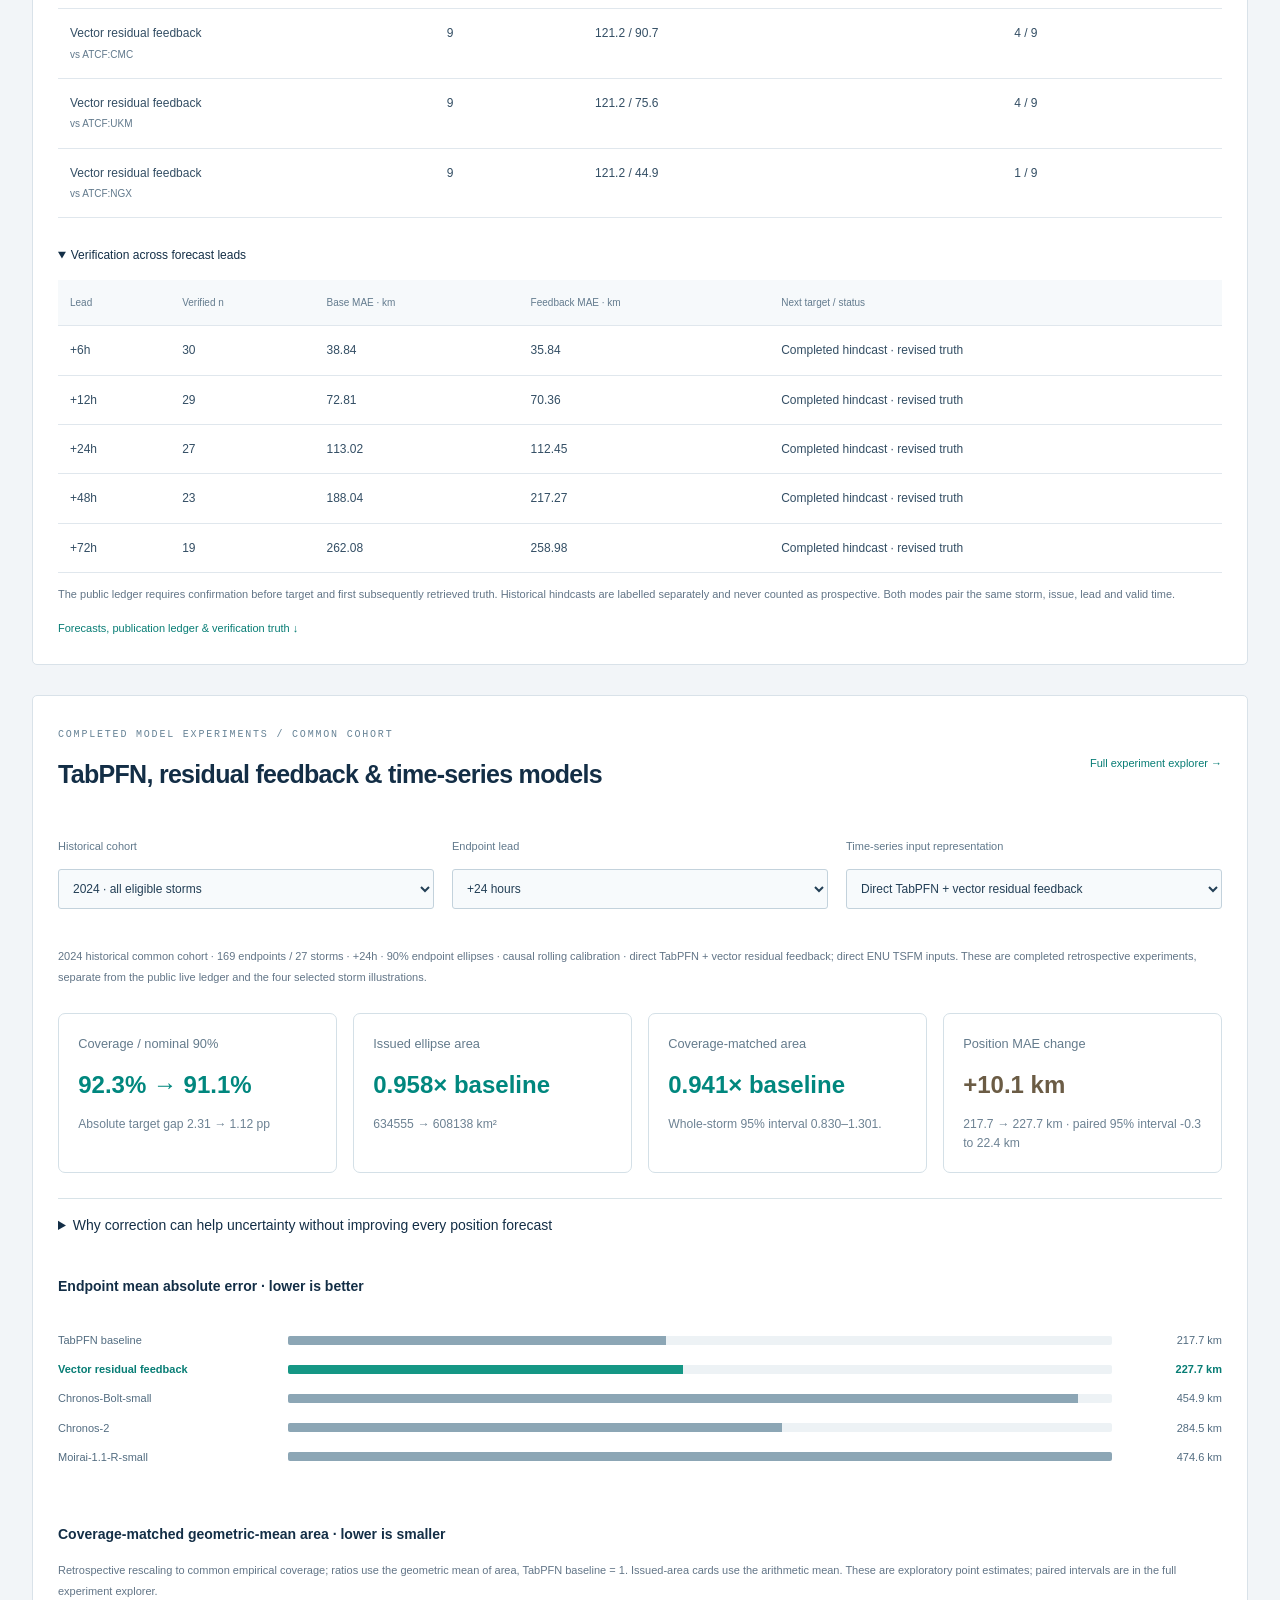
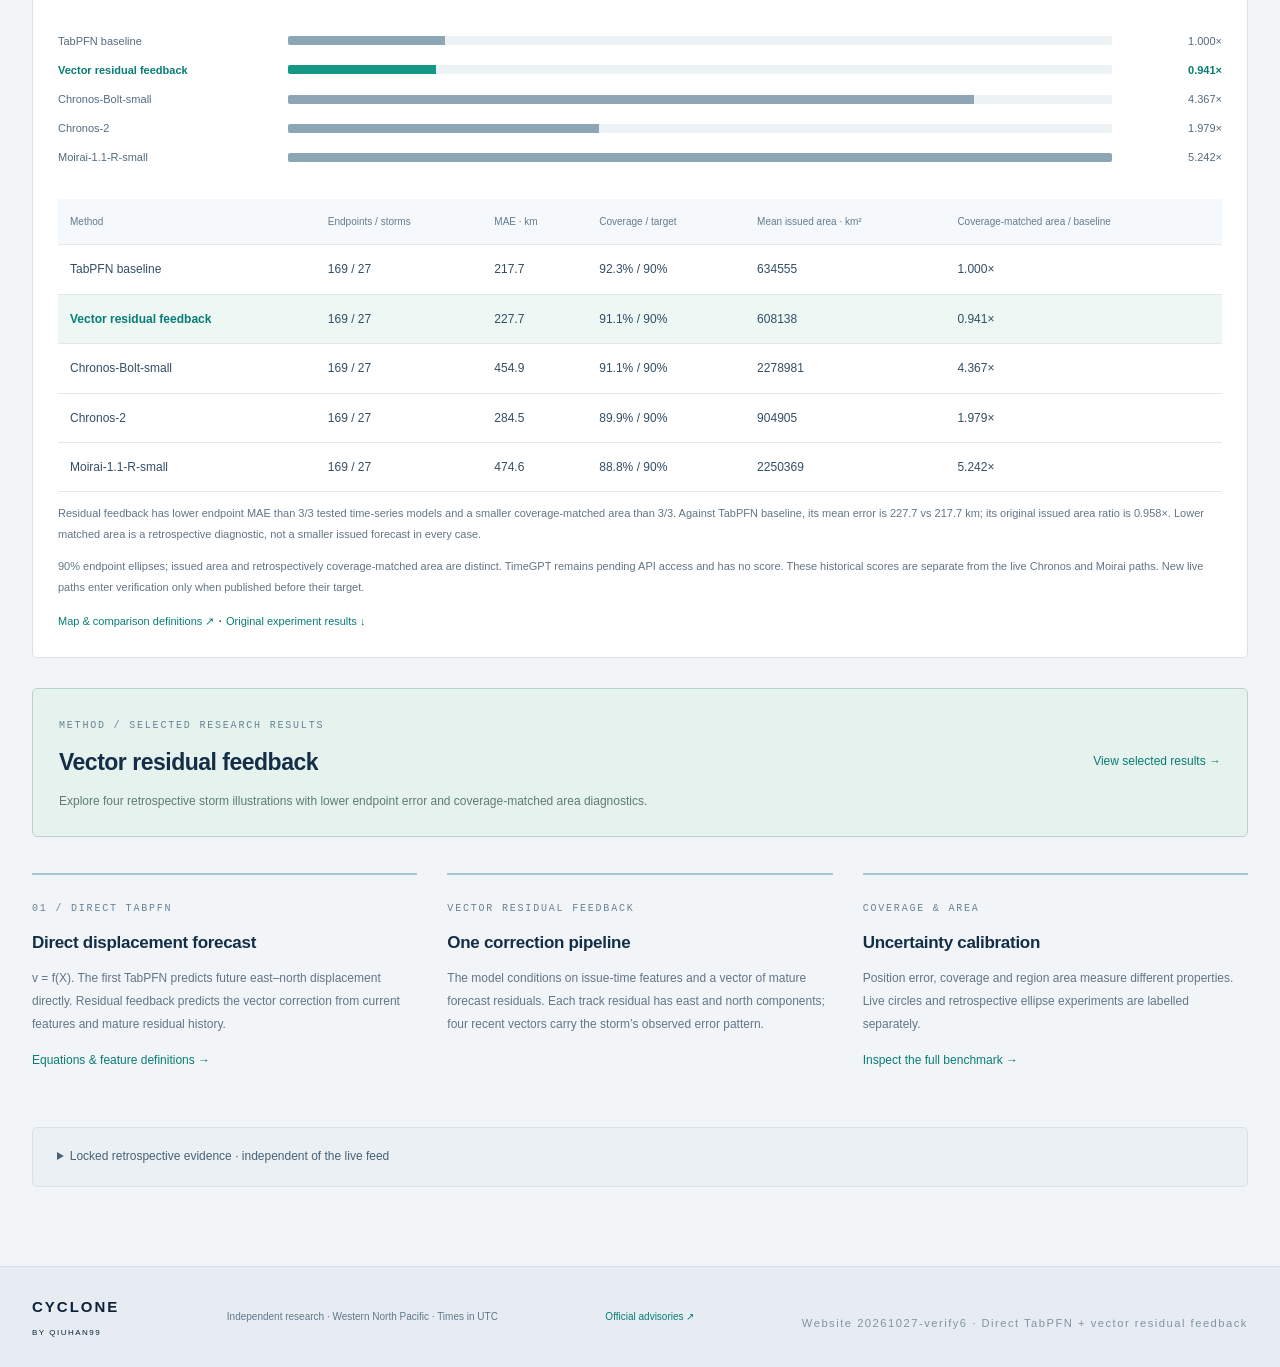
==== commit c7af106f: "Add replayed real-data accuracy evidence and complete feedback validation Preserve the seven-chapter" ====
--- a/site/algorithm-live.html
+++ b/site/algorithm-live.html
@@ -1,3 +1,3 @@
-<!doctype html><html lang="en" data-site-version="20261027-verify5"><head><meta charset="UTF-8"><meta name="viewport" content="width=device-width,initial-scale=1"><meta name="theme-color" content="#0b2238"><meta name="description" content="CHAMPI track monitoring, TabPFN residual correction and prospective conformal verification."><meta http-equiv="Content-Security-Policy" content="default-src 'self'; script-src 'self'; style-src 'self' 'unsafe-inline'; img-src 'self' data: blob:; connect-src 'self'; object-src 'none'; base-uri 'self'"><title>CYCLONE / Storm monitor</title><link rel="icon" href="assets/mark.svg"><link rel="stylesheet" href="atlas.css"><link rel="stylesheet" href="algorithm-live.css"><link rel="stylesheet" href="conformal-evidence.css?v=terminal1"><link rel="stylesheet" href="terminal.css?v=verify5"><script type="module" src="release-watch.mjs?v=verify5"></script></head><body><div id="site-update-notice" class="site-update-notice" role="status" hidden></div><header class="atlas-header"><a class="atlas-brand" href="index.html" aria-current="page"><img src="assets/mark.svg" width="34" height="34" alt=""><span>CYCLONE<small>QIUHAN99 · TRACK & UNCERTAINTY</small></span></a><nav aria-label="Main navigation"><a href="algorithm-live.html" aria-current="page">Live monitor</a><a href="champi.html">CHAMPI briefing</a><a href="results.html">Research results</a><a href="research-atlas.html">Research atlas</a><a href="champi-pipeline.html">Method & data</a><a href="research.html">Archive</a></nav><a class="github" href="https://github.com/Qiuhan99/cyclone-tfm-live">GitHub ↗</a></header><main class="algorithm-main terminal-main"><section id="direct-core" class="core-contract"><article><span class="eyebrow">CORE METHOD / VECTOR RESIDUAL FEEDBACK</span><h2>Direct TabPFN → vector residual feedback → conformal calibration</h2><p>v = f(X); r = u − v; v_RF = v + g(X, H). H contains only mature historical residual vectors, ages and availability masks. No CV target offset, gate or correction scaling.</p><a href="assets/docs/DIRECT_VECTOR_FEEDBACK.md">Algorithm contract & version history →</a><p>CV-assisted results remain in the archive; the active method uses direct displacement targets.</p></article></section><div class="basin-bar"><span>WESTERN NORTH PACIFIC</span><span>WP292026 / CMA 2630</span><span id="monitor-clock">Checking public feed</span></div><section class="storm-heading"><div><span class="eyebrow">STORM MONITOR</span><h1>CHAMPI<span class="storm-number">29W</span></h1><p>TabPFN with vector residual feedback.</p></div><div id="monitor-alert" class="alert-badge">Checking official advisory</div></section><section id="monitor-facts" class="monitor-facts" aria-label="Latest tracking observations"></section><div id="monitor-freshness" class="source-strip" role="status"></div><section class="algo-controls" aria-label="Forecast controls"><label>Forecast configuration<select id="algo-method"><option value="TabPFN Direct-F2 + RF">Vector residual feedback</option><option value="TabPFN Direct-F2">TabPFN baseline</option></select></label><label>Forecast lead<select id="algo-lead"><option value="6">+6 hours</option><option value="12">+12 hours</option><option value="24" selected>+24 hours</option><option value="48">+48 hours</option><option value="72">+72 hours</option></select></label><label>Conformal target<select id="algo-level"><option>80</option><option selected>90</option><option>95</option></select></label><label>Comparison cycles<select id="algo-pairing"><option value="latest" selected>Latest available</option><option value="matched">Same issue time</option></select></label><label>Region overlay<select id="algo-region-mode"><option value="both" selected>Baseline + feedback</option><option value="TabPFN Direct-F2">Baseline only</option><option value="TabPFN Direct-F2 + RF">Feedback only</option><option value="none">Hide regions</option></select></label><button id="algo-refresh">Refresh ↻</button></section><p id="algo-status" class="algo-status" role="status"></p><section class="algo-maps"><article class="algo-map-card"><div class="algo-map-heading"><div><span class="eyebrow">01 / RESEARCH FORECAST</span><h2>Track & conformal region</h2></div><span class="badge" id="algo-state">Checking model version</span></div><div class="algo-map-wrap"><svg id="algo-own-map" viewBox="0 0 700 530" role="img" aria-label="TabPFN baseline and residual-feedback paths with both original calibrated position regions"></svg><div class="map-tools"><button id="algo-zoom-in" aria-label="Zoom in">+</button><button id="algo-zoom-out" aria-label="Zoom out">−</button><button id="algo-map-reset" aria-label="Fit forecast">Fit</button></div></div><div class="algo-legend"><span class="base">┄ Baseline + region</span><span class="c1">━ Residual feedback + region</span><span>→ Correction</span><span>● Observed</span><span>× Verified truth</span></div><p id="algo-own-clock"></p></article><article class="algo-map-card"><div class="algo-map-heading"><div><span class="eyebrow">02 / AGENCY / NUMERICAL / TIME-SERIES MODELS</span><h2>Independent track comparison</h2></div><a href="champi.html">Storm briefing ↗</a></div><div class="algo-map-wrap"><svg id="algo-other-map" viewBox="0 0 700 530" role="img" aria-label="CMA, numerical and genuine Chronos/Moirai forecasts on their comparison extent"></svg></div><div class="algo-legend" id="algo-other-legend"></div><p id="algo-other-note"></p></article></section><section class="region-comparison"><div class="section-heading"><h3>Published conformal regions · baseline and feedback</h3><a href="results.html">Retrospective improvement illustrations →</a></div><div class="algo-table"><table><thead><tr><th>Method</th><th>Radius</th><th>Issued area · km²</th><th>Calibration n</th><th>Nominal target</th></tr></thead><tbody id="algo-region-comparison"></tbody></table></div><p id="algo-region-note" class="fine-print"></p></section><section class="algo-cards"><article><span>Forecast position</span><strong id="algo-target">—</strong><p id="algo-target-time"></p></article><article><span>Correction from Base</span><strong id="algo-correction">—</strong><p>Displacement of the forecast centre. Skill is measured after verification.</p></article><article><span>Conformal position region</span><strong id="algo-radius">—</strong><p id="algo-area"></p></article><article><span>Coastal crossing</span><strong id="algo-coast">—</strong><p>Centreline intersection with the coast; not a landfall probability.</p></article></section><section class="verification-section" id="verification"><div class="section-heading"><div><span class="eyebrow">PROSPECTIVE VERIFICATION</span><h2 id="verification-title">Forecast verification</h2></div><label class="verification-select">Evaluation record<select id="algo-evaluation-mode"><option value="auto" selected>Latest scored evaluation</option><option value="hindcast">Completed CHAMPI hindcast</option><option value="prospective">Public forecast ledger</option></select></label><label class="verification-select">Verification lead<select id="algo-verify-lead"><option value="auto" selected>Latest verified lead</option><option value="6">+6 hours</option><option value="12">+12 hours</option><option value="24">+24 hours</option><option value="48">+48 hours</option><option value="72">+72 hours</option></select></label></div><p id="algo-ledger-note" class="muted"></p><div id="algo-verification-status" class="verification-status" role="status"></div><p id="algo-verify-method" class="verification-reference"></p><div class="algo-table"><table><thead><tr><th>Forecast method</th><th>Verified n</th><th>Endpoint MAE · km</th><th>Coverage (n) / target</th><th>Mean issued region · km²</th></tr></thead><tbody id="algo-verification-methods"></tbody></table></div><p id="algo-score-note" class="fine-print">Each method has its own verified sample count. Agency and numerical tracks have no comparable conformal region supplied. Use the paired table below to compare accuracy on identical cycles.</p><h3 id="algo-pair-title" class="verification-subtitle">Residual feedback versus each comparator · matched cycles</h3><div class="algo-table"><table><thead><tr><th>Explicit comparison</th><th>Paired n</th><th>Feedback / comparator MAE · km</th><th>Feedback wins</th></tr></thead><tbody id="algo-forward"></tbody></table></div><details class="verification-detail" open><summary>Verification across forecast leads</summary><div class="algo-table"><table><thead><tr><th>Lead</th><th>Verified n</th><th>Base MAE · km</th><th>Feedback MAE · km</th><th>Next target / status</th></tr></thead><tbody id="algo-all-leads"></tbody></table></div></details><p class="fine-print">The public ledger requires confirmation before target and first subsequently retrieved truth. Historical hindcasts are labelled separately and never counted as prospective. Both modes pair the same storm, issue, lead and valid time.</p><a class="text-link" href="assets/champi-operations.json" download>Forecasts, publication ledger & verification truth ↓</a></section><section class="model-comparison verification-section" id="model-comparison"><div class="section-heading"><div><span class="eyebrow">COMPLETED MODEL EXPERIMENTS / COMMON COHORT</span><h2>TabPFN, residual feedback & time-series models</h2></div><a href="conformal-benchmark.html">Full experiment explorer →</a></div><div class="comparison-controls"><label>Historical cohort<select id="comparison-cohort"><option value="test" selected>2024 · all eligible storms</option><option value="champi">CHAMPI · locked snapshot</option></select></label><label>Endpoint lead<select id="comparison-lead"><option value="6">+6 hours</option><option value="12">+12 hours</option><option value="24" selected>+24 hours</option></select></label><label>Time-series input representation<select id="comparison-input"><option value="core" selected>Direct TabPFN + vector residual feedback</option><option value="shared">Archive · CV-assisted models</option><option value="direct">Archive · CV-assisted TabPFN / direct TSFMs</option></select></label></div><p id="comparison-scope" class="fine-print" role="status">Loading completed experiments…</p><div id="comparison-assessment" class="comparison-assessment" aria-label="Residual feedback versus its baseline"></div><details class="comparison-audit"><summary>Why correction can help uncertainty without improving every position forecast</summary><p id="comparison-diagnosis"></p><p>For a true vector residual r and estimated correction δ, the tangent squared-error gain is 2r·δ − ‖δ‖². Estimated corrections can point in the wrong direction or overshoot. Conformal coverage, region efficiency and position MAE are evaluated separately.</p><a href="assets/docs/DIRECT_FEEDBACK_AUDIT_CN.md">Audit and interpretation · Chinese →</a></details><h3>Endpoint mean absolute error · lower is better</h3><div id="comparison-bars" class="model-error-bars"></div><h3>Coverage-matched geometric-mean area · lower is smaller</h3><p class="fine-print">Retrospective rescaling to common empirical coverage; ratios use the geometric mean of area, TabPFN baseline = 1. Issued-area cards use the arithmetic mean. These are exploratory point estimates; paired intervals are in the full experiment explorer.</p><div id="comparison-area-bars" class="model-error-bars"></div><div class="algo-table"><table><thead><tr><th>Method</th><th>Endpoints / storms</th><th>MAE · km</th><th>Coverage / target</th><th>Mean issued area · km²</th><th>Coverage-matched area / baseline</th></tr></thead><tbody id="comparison-table"></tbody></table></div><p id="comparison-finding" class="fine-print"></p><p class="fine-print">90% endpoint ellipses; issued area and retrospectively coverage-matched area are distinct. TimeGPT remains pending API access and has no score. These historical scores are separate from the live Chronos and Moirai paths. New live paths enter verification only when published before their target.</p><a class="text-link" href="assets/docs/CONFORMAL_MAP_AND_MODEL_COMPARISON.md">Map & comparison definitions ↗</a> · <a id="comparison-source" class="text-link" href="assets/tsfm-cv-sensitivity.json" download>Original experiment results ↓</a></section><section class="results-link"><div><span class="eyebrow">METHOD / SELECTED RESEARCH RESULTS</span><h2>Vector residual feedback</h2><p>Explore four retrospective storm illustrations with lower endpoint error and coverage-matched area diagnostics.</p></div><a href="results.html">View selected results →</a></section><section class="method-strip"><article><span class="eyebrow">01 / DIRECT TABPFN</span><h3>Direct displacement forecast</h3><p>v = f(X). The first TabPFN predicts future east–north displacement directly. Residual feedback predicts the vector correction from current features and mature residual history.</p><a href="champi-pipeline.html#direct-core">Equations & feature definitions →</a></article><article><span class="eyebrow">VECTOR RESIDUAL FEEDBACK</span><h3>One correction pipeline</h3><p>The model conditions on issue-time features and a vector of mature forecast residuals. Each track residual has east and north components; four recent vectors carry the storm’s observed error pattern.</p></article><article><span class="eyebrow">COVERAGE & AREA</span><h3>Uncertainty calibration</h3><p>Position error, coverage and region area measure different properties. Live circles and retrospective ellipse experiments are labelled separately.</p><a href="conformal-benchmark.html">Inspect the full benchmark →</a></article></section><details class="archive-disclosure"><summary>Locked retrospective evidence · independent of the live feed</summary><section id="cp-evidence" class="cp-evidence" data-cp-view="compact"><span class="eyebrow">PRIMARY / COMMON-COHORT CONFORMAL</span><h2>Common-cohort verification</h2><div class="cp-controls"><label>Evaluation cohort<select id="cp-phase"><option value="test">2024 · all eligible storms</option><option value="champi">CHAMPI · locked snapshot</option></select></label><label>Endpoint lead · hours<select id="cp-lead"><option>6</option><option>12</option><option selected>24</option></select></label><label>Coverage target · %<select id="cp-level"><option>80</option><option selected>90</option><option>95</option></select></label><label>Region geometry<select id="cp-shape"><option value="ellipse">Ellipse</option><option value="circle">Circle</option></select></label><label>Calibration state<select id="cp-calibrator"><option value="Causal rolling">Causal rolling</option><option value="Frozen 2019">Frozen 2019</option></select></label><label>Motion stratum<select id="cp-regime"><option value="all">All origins</option><option value="motion_change">Turning / speed-change proxy</option><option value="stable_proxy">Stable-motion proxy</option><option value="intermediate">Intermediate</option></select></label></div>
+<!doctype html><html lang="en" data-site-version="20261027-verify6"><head><meta charset="UTF-8"><meta name="viewport" content="width=device-width,initial-scale=1"><meta name="theme-color" content="#0b2238"><meta name="description" content="CHAMPI track monitoring, TabPFN residual correction and prospective conformal verification."><meta http-equiv="Content-Security-Policy" content="default-src 'self'; script-src 'self'; style-src 'self' 'unsafe-inline'; img-src 'self' data: blob:; connect-src 'self'; object-src 'none'; base-uri 'self'"><title>CYCLONE / Storm monitor</title><link rel="icon" href="assets/mark.svg"><link rel="stylesheet" href="atlas.css"><link rel="stylesheet" href="algorithm-live.css"><link rel="stylesheet" href="conformal-evidence.css?v=terminal1"><link rel="stylesheet" href="terminal.css?v=verify5"><script type="module" src="release-watch.mjs?v=verify5"></script></head><body><div id="site-update-notice" class="site-update-notice" role="status" hidden></div><header class="atlas-header"><a class="atlas-brand" href="index.html" aria-current="page"><img src="assets/mark.svg" width="34" height="34" alt=""><span>CYCLONE<small>QIUHAN99 · TRACK & UNCERTAINTY</small></span></a><nav aria-label="Main navigation"><a href="algorithm-live.html" aria-current="page">Live monitor</a><a href="champi.html">CHAMPI briefing</a><a href="results.html">Research results</a><a href="research-atlas.html">Research atlas</a><a href="champi-pipeline.html">Method & data</a><a href="research.html">Archive</a></nav><a class="github" href="https://github.com/Qiuhan99/cyclone-tfm-live">GitHub ↗</a></header><main class="algorithm-main terminal-main"><section id="direct-core" class="core-contract"><article><span class="eyebrow">CORE METHOD / VECTOR RESIDUAL FEEDBACK</span><h2>Direct TabPFN → vector residual feedback → conformal calibration</h2><p>v = f(X); r = u − v; v_RF = v + g(X, H). H contains only mature historical residual vectors, ages and availability masks. No CV target offset, gate or correction scaling.</p><a href="assets/docs/DIRECT_VECTOR_FEEDBACK.md">Algorithm contract & version history →</a><p>CV-assisted results remain in the archive; the active method uses direct displacement targets.</p></article></section><div class="basin-bar"><span>WESTERN NORTH PACIFIC</span><span>WP292026 / CMA 2630</span><span id="monitor-clock">Checking public feed</span></div><section class="storm-heading"><div><span class="eyebrow">STORM MONITOR</span><h1>CHAMPI<span class="storm-number">29W</span></h1><p>TabPFN with vector residual feedback.</p></div><div id="monitor-alert" class="alert-badge">Checking official advisory</div></section><section id="monitor-facts" class="monitor-facts" aria-label="Latest tracking observations"></section><div id="monitor-freshness" class="source-strip" role="status"></div><section class="algo-controls" aria-label="Forecast controls"><label>Forecast configuration<select id="algo-method"><option value="TabPFN Direct-F2 + RF">Vector residual feedback</option><option value="TabPFN Direct-F2">TabPFN baseline</option></select></label><label>Forecast lead<select id="algo-lead"><option value="6">+6 hours</option><option value="12">+12 hours</option><option value="24" selected>+24 hours</option><option value="48">+48 hours</option><option value="72">+72 hours</option></select></label><label>Conformal target<select id="algo-level"><option>80</option><option selected>90</option><option>95</option></select></label><label>Comparison cycles<select id="algo-pairing"><option value="latest" selected>Latest available</option><option value="matched">Same issue time</option></select></label><label>Region overlay<select id="algo-region-mode"><option value="both" selected>Baseline + feedback</option><option value="TabPFN Direct-F2">Baseline only</option><option value="TabPFN Direct-F2 + RF">Feedback only</option><option value="none">Hide regions</option></select></label><button id="algo-refresh">Refresh ↻</button></section><p id="algo-status" class="algo-status" role="status"></p><section class="algo-maps"><article class="algo-map-card"><div class="algo-map-heading"><div><span class="eyebrow">01 / RESEARCH FORECAST</span><h2>Track & conformal region</h2></div><span class="badge" id="algo-state">Checking model version</span></div><div class="algo-map-wrap"><svg id="algo-own-map" viewBox="0 0 700 530" role="img" aria-label="TabPFN baseline and residual-feedback paths with both original calibrated position regions"></svg><div class="map-tools"><button id="algo-zoom-in" aria-label="Zoom in">+</button><button id="algo-zoom-out" aria-label="Zoom out">−</button><button id="algo-map-reset" aria-label="Fit forecast">Fit</button></div></div><div class="algo-legend"><span class="base">┄ Baseline + region</span><span class="c1">━ Residual feedback + region</span><span>→ Correction</span><span>● Observed</span><span>× Verified truth</span></div><p id="algo-own-clock"></p></article><article class="algo-map-card"><div class="algo-map-heading"><div><span class="eyebrow">02 / AGENCY / NUMERICAL / TIME-SERIES MODELS</span><h2>Independent track comparison</h2></div><a href="champi.html">Storm briefing ↗</a></div><div class="algo-map-wrap"><svg id="algo-other-map" viewBox="0 0 700 530" role="img" aria-label="CMA, numerical and genuine Chronos/Moirai forecasts on their comparison extent"></svg></div><div class="algo-legend" id="algo-other-legend"></div><p id="algo-other-note"></p></article></section><section class="region-comparison"><div class="section-heading"><h3>Published conformal regions · baseline and feedback</h3><a href="results.html">Retrospective improvement illustrations →</a></div><div class="algo-table"><table><thead><tr><th>Method</th><th>Radius</th><th>Issued area · km²</th><th>Calibration n</th><th>Nominal target</th></tr></thead><tbody id="algo-region-comparison"></tbody></table></div><p id="algo-region-note" class="fine-print"></p></section><section class="algo-cards"><article><span>Forecast position</span><strong id="algo-target">—</strong><p id="algo-target-time"></p></article><article><span>Correction from Base</span><strong id="algo-correction">—</strong><p>Displacement of the forecast centre. Skill is measured after verification.</p></article><article><span>Conformal position region</span><strong id="algo-radius">—</strong><p id="algo-area"></p></article><article><span>Coastal crossing</span><strong id="algo-coast">—</strong><p>Centreline intersection with the coast; not a landfall probability.</p></article></section><section class="verification-section" id="verification"><div class="section-heading"><div><span class="eyebrow">PROSPECTIVE VERIFICATION</span><h2 id="verification-title">Forecast verification</h2></div><label class="verification-select">Evaluation record<select id="algo-evaluation-mode"><option value="auto" selected>Latest scored evaluation</option><option value="hindcast">Completed CHAMPI hindcast</option><option value="prospective">Public forecast ledger</option></select></label><label class="verification-select">Verification lead<select id="algo-verify-lead"><option value="auto" selected>Latest verified lead</option><option value="6">+6 hours</option><option value="12">+12 hours</option><option value="24">+24 hours</option><option value="48">+48 hours</option><option value="72">+72 hours</option></select></label></div><p id="algo-ledger-note" class="muted"></p><div id="algo-verification-status" class="verification-status" role="status"></div><p id="algo-verify-method" class="verification-reference"></p><div class="algo-table"><table><thead><tr><th>Forecast method</th><th>Verified n</th><th>Endpoint MAE · km</th><th>Coverage (n) / target</th><th>Mean issued region · km²</th></tr></thead><tbody id="algo-verification-methods"></tbody></table></div><p id="algo-score-note" class="fine-print">Each method has its own verified sample count. Agency and numerical tracks have no comparable conformal region supplied. Use the paired table below to compare accuracy on identical cycles.</p><h3 id="algo-pair-title" class="verification-subtitle">Residual feedback versus each comparator · matched cycles</h3><div class="algo-table"><table><thead><tr><th>Explicit comparison</th><th>Paired n</th><th>Feedback / comparator MAE · km</th><th>Feedback wins</th></tr></thead><tbody id="algo-forward"></tbody></table></div><details class="verification-detail" open><summary>Verification across forecast leads</summary><div class="algo-table"><table><thead><tr><th>Lead</th><th>Verified n</th><th>Base MAE · km</th><th>Feedback MAE · km</th><th>Next target / status</th></tr></thead><tbody id="algo-all-leads"></tbody></table></div></details><p class="fine-print">The public ledger requires confirmation before target and first subsequently retrieved truth. Historical hindcasts are labelled separately and never counted as prospective. Both modes pair the same storm, issue, lead and valid time.</p><a class="text-link" href="assets/champi-operations.json" download>Forecasts, publication ledger & verification truth ↓</a></section><section class="model-comparison verification-section" id="model-comparison"><div class="section-heading"><div><span class="eyebrow">COMPLETED MODEL EXPERIMENTS / COMMON COHORT</span><h2>TabPFN, residual feedback & time-series models</h2></div><a href="conformal-benchmark.html">Full experiment explorer →</a></div><div class="comparison-controls"><label>Historical cohort<select id="comparison-cohort"><option value="test" selected>2024 · all eligible storms</option><option value="champi">CHAMPI · locked snapshot</option></select></label><label>Endpoint lead<select id="comparison-lead"><option value="6">+6 hours</option><option value="12">+12 hours</option><option value="24" selected>+24 hours</option></select></label><label>Time-series input representation<select id="comparison-input"><option value="core" selected>Direct TabPFN + vector residual feedback</option><option value="shared">Archive · CV-assisted models</option><option value="direct">Archive · CV-assisted TabPFN / direct TSFMs</option></select></label></div><p id="comparison-scope" class="fine-print" role="status">Loading completed experiments…</p><div id="comparison-assessment" class="comparison-assessment" aria-label="Residual feedback versus its baseline"></div><details class="comparison-audit"><summary>Why correction can help uncertainty without improving every position forecast</summary><p id="comparison-diagnosis"></p><p>For a true vector residual r and estimated correction δ, the tangent squared-error gain is 2r·δ − ‖δ‖². Estimated corrections can point in the wrong direction or overshoot. Conformal coverage, region efficiency and position MAE are evaluated separately.</p><a href="assets/docs/DIRECT_FEEDBACK_AUDIT_CN.md">Audit and interpretation · Chinese →</a></details><h3>Endpoint mean absolute error · lower is better</h3><div id="comparison-bars" class="model-error-bars"></div><h3>Coverage-matched geometric-mean area · lower is smaller</h3><p class="fine-print">Retrospective rescaling to common empirical coverage; ratios use the geometric mean of area, TabPFN baseline = 1. Issued-area cards use the arithmetic mean. These are exploratory point estimates; paired intervals are in the full experiment explorer.</p><div id="comparison-area-bars" class="model-error-bars"></div><div class="algo-table"><table><thead><tr><th>Method</th><th>Endpoints / storms</th><th>MAE · km</th><th>Coverage / target</th><th>Mean issued area · km²</th><th>Coverage-matched area / baseline</th></tr></thead><tbody id="comparison-table"></tbody></table></div><p id="comparison-finding" class="fine-print"></p><p class="fine-print">90% endpoint ellipses; issued area and retrospectively coverage-matched area are distinct. TimeGPT remains pending API access and has no score. These historical scores are separate from the live Chronos and Moirai paths. New live paths enter verification only when published before their target.</p><a class="text-link" href="assets/docs/CONFORMAL_MAP_AND_MODEL_COMPARISON.md">Map & comparison definitions ↗</a> · <a id="comparison-source" class="text-link" href="assets/tsfm-cv-sensitivity.json" download>Original experiment results ↓</a></section><section class="results-link"><div><span class="eyebrow">METHOD / SELECTED RESEARCH RESULTS</span><h2>Vector residual feedback</h2><p>Explore four retrospective storm illustrations with lower endpoint error and coverage-matched area diagnostics.</p></div><a href="results.html">View selected results →</a></section><section class="method-strip"><article><span class="eyebrow">01 / DIRECT TABPFN</span><h3>Direct displacement forecast</h3><p>v = f(X). The first TabPFN predicts future east–north displacement directly. Residual feedback predicts the vector correction from current features and mature residual history.</p><a href="champi-pipeline.html#direct-core">Equations & feature definitions →</a></article><article><span class="eyebrow">VECTOR RESIDUAL FEEDBACK</span><h3>One correction pipeline</h3><p>The model conditions on issue-time features and a vector of mature forecast residuals. Each track residual has east and north components; four recent vectors carry the storm’s observed error pattern.</p></article><article><span class="eyebrow">COVERAGE & AREA</span><h3>Uncertainty calibration</h3><p>Position error, coverage and region area measure different properties. Live circles and retrospective ellipse experiments are labelled separately.</p><a href="conformal-benchmark.html">Inspect the full benchmark →</a></article></section><details class="archive-disclosure"><summary>Locked retrospective evidence · independent of the live feed</summary><section id="cp-evidence" class="cp-evidence" data-cp-view="compact"><span class="eyebrow">PRIMARY / COMMON-COHORT CONFORMAL</span><h2>Common-cohort verification</h2><div class="cp-controls"><label>Evaluation cohort<select id="cp-phase"><option value="test">2024 · all eligible storms</option><option value="champi">CHAMPI · locked snapshot</option></select></label><label>Endpoint lead · hours<select id="cp-lead"><option>6</option><option>12</option><option selected>24</option></select></label><label>Coverage target · %<select id="cp-level"><option>80</option><option selected>90</option><option>95</option></select></label><label>Region geometry<select id="cp-shape"><option value="ellipse">Ellipse</option><option value="circle">Circle</option></select></label><label>Calibration state<select id="cp-calibrator"><option value="Causal rolling">Causal rolling</option><option value="Frozen 2019">Frozen 2019</option></select></label><label>Motion stratum<select id="cp-regime"><option value="all">All origins</option><option value="motion_change">Turning / speed-change proxy</option><option value="stable_proxy">Stable-motion proxy</option><option value="intermediate">Intermediate</option></select></label></div>
 <div id="cp-status" role="status">Loading experiment results…</div><div id="cp-cards" class="cp-cards"></div><div class="cp-table"><table><thead><tr><th>Model / input branch</th><th>Endpoints / storms</th><th>Coverage / target</th><th>Shortfall / excess · pp</th><th>Absolute coverage gap · pp</th><th>Mean issued area · km²</th><th>Matched-area ratio / F2 Base</th></tr></thead><tbody id="cp-table"></tbody></table></div><p class="cp-note">Absolute coverage gap = |coverage − target| in percentage points; it is not track MAE. Read shortfall, excess, region area and estimation intervals together. A matched-area ratio below 1 indicates a smaller region after retrospective coverage matching. Issued area uses the original frozen hindcast rule. All rows share the same origins and truth.</p><p id="cp-intervals" class="cp-note"></p>
-<p><a class="cp-mini-link" href="conformal-benchmark.html">Full Chronos / Moirai comparison, coverage curves & versions →</a></p></section><section class="cp-contract" id="c1-audit"><span class="eyebrow">C1 AUDIT / SAME NAME DOES NOT MEAN SAME PIPELINE</span><h2>C1 protocol audit</h2><p id="c1-audit-finding">Loading the independent audit…</p><p id="c1-audit-coverage"></p><div id="c1-original-evidence" class="cp-table"></div><p>The original PI+ study has 60 next-6h endpoints from five storms; the current study has 169 fixed-24h endpoints from 27 storms. The original C1/Base matched-area ratio is 0.794 with an interval crossing 1. Its CHAMPI short replay never reached a second context refresh. These protocols cannot establish each other’s causal mechanism.</p><p>A sample rate above target does not establish systematic overcoverage. The reported 95% intervals describe uncertainty in coverage estimates, not cyclone position. Residual feedback must learn a useful error signal; improvement is empirical.</p><a href="assets/docs/C1_PIPELINE_AUDIT_CN.md">Full audit · original report in Chinese ↗</a></section><section class="algo-evidence"><div><span class="eyebrow">HISTORICAL / CHAMPI</span><h2>Track-centre error</h2><p>Revised historical data on the original common cohort. The selected forecast lead changes this table; incoming observations do not rewrite it.</p></div><div class="algo-table"><table><thead><tr><th>Method</th><th>Common n</th><th>Endpoint MAE · km</th></tr></thead><tbody id="algo-retro"></tbody></table></div></section></details></main><footer><span>CYCLONE <small>BY QIUHAN99</small></span><p>Independent research · Western North Pacific · Times in UTC</p><a href="https://www.nmc.cn/publish/typhoon/warning_index.html">Official advisories ↗</a><small class="site-version">Website 20261027-verify5 · Direct TabPFN + vector residual feedback</small></footer><script type="module" src="algorithm-live.mjs?v=verify5"></script><script type="module" src="monitor.mjs?v=1"></script><script type="module" src="conformal-evidence.mjs?v=verify5"></script><script type="module" src="c1-audit.mjs?v=terminal1"></script><script type="module" src="model-comparison.mjs?v=verify5"></script></body></html>+<p><a class="cp-mini-link" href="conformal-benchmark.html">Full Chronos / Moirai comparison, coverage curves & versions →</a></p></section><section class="cp-contract" id="c1-audit"><span class="eyebrow">C1 AUDIT / SAME NAME DOES NOT MEAN SAME PIPELINE</span><h2>C1 protocol audit</h2><p id="c1-audit-finding">Loading the independent audit…</p><p id="c1-audit-coverage"></p><div id="c1-original-evidence" class="cp-table"></div><p>The original PI+ study has 60 next-6h endpoints from five storms; the current study has 169 fixed-24h endpoints from 27 storms. The original C1/Base matched-area ratio is 0.794 with an interval crossing 1. Its CHAMPI short replay never reached a second context refresh. These protocols cannot establish each other’s causal mechanism.</p><p>A sample rate above target does not establish systematic overcoverage. The reported 95% intervals describe uncertainty in coverage estimates, not cyclone position. Residual feedback must learn a useful error signal; improvement is empirical.</p><a href="assets/docs/C1_PIPELINE_AUDIT_CN.md">Full audit · original report in Chinese ↗</a></section><section class="algo-evidence"><div><span class="eyebrow">HISTORICAL / CHAMPI</span><h2>Track-centre error</h2><p>Revised historical data on the original common cohort. The selected forecast lead changes this table; incoming observations do not rewrite it.</p></div><div class="algo-table"><table><thead><tr><th>Method</th><th>Common n</th><th>Endpoint MAE · km</th></tr></thead><tbody id="algo-retro"></tbody></table></div></section></details></main><footer><span>CYCLONE <small>BY QIUHAN99</small></span><p>Independent research · Western North Pacific · Times in UTC</p><a href="https://www.nmc.cn/publish/typhoon/warning_index.html">Official advisories ↗</a><small class="site-version">Website 20261027-verify6 · Direct TabPFN + vector residual feedback</small></footer><script type="module" src="algorithm-live.mjs?v=verify5"></script><script type="module" src="monitor.mjs?v=1"></script><script type="module" src="conformal-evidence.mjs?v=verify5"></script><script type="module" src="c1-audit.mjs?v=terminal1"></script><script type="module" src="model-comparison.mjs?v=verify5"></script></body></html>
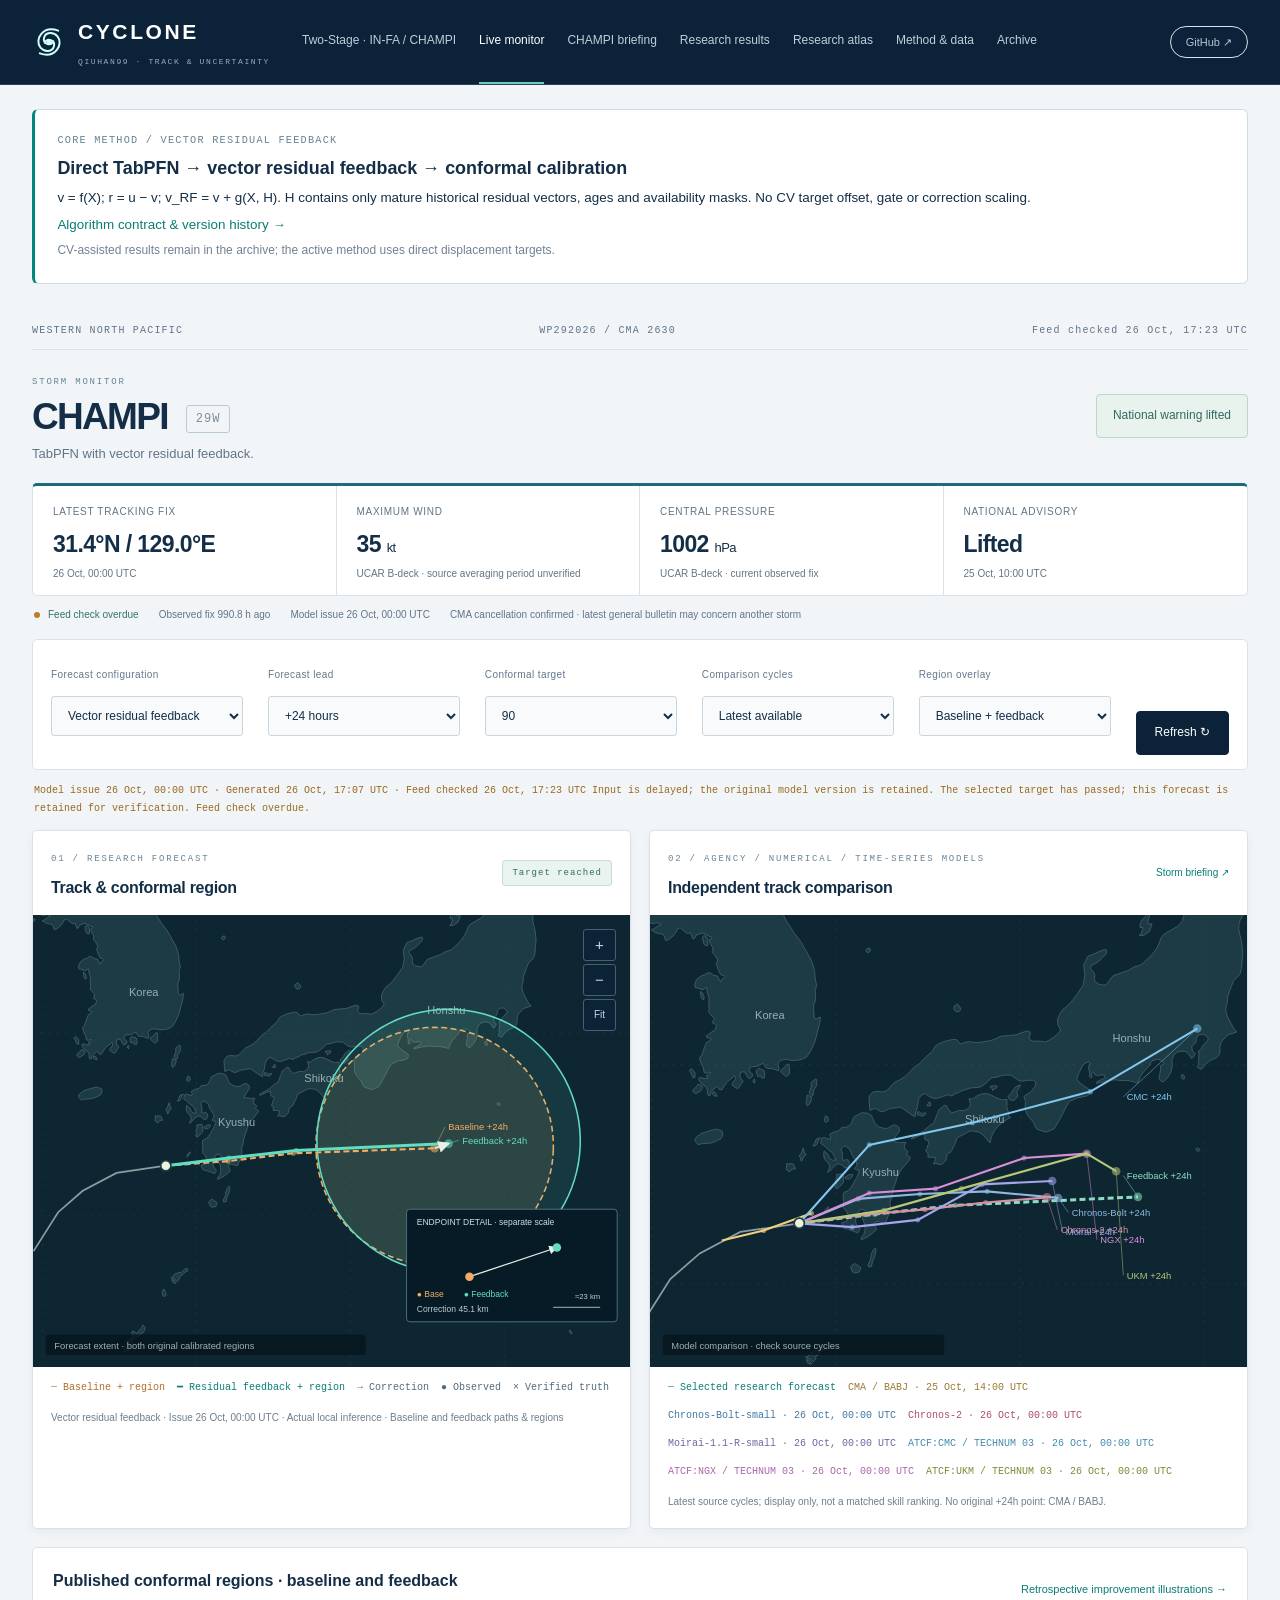
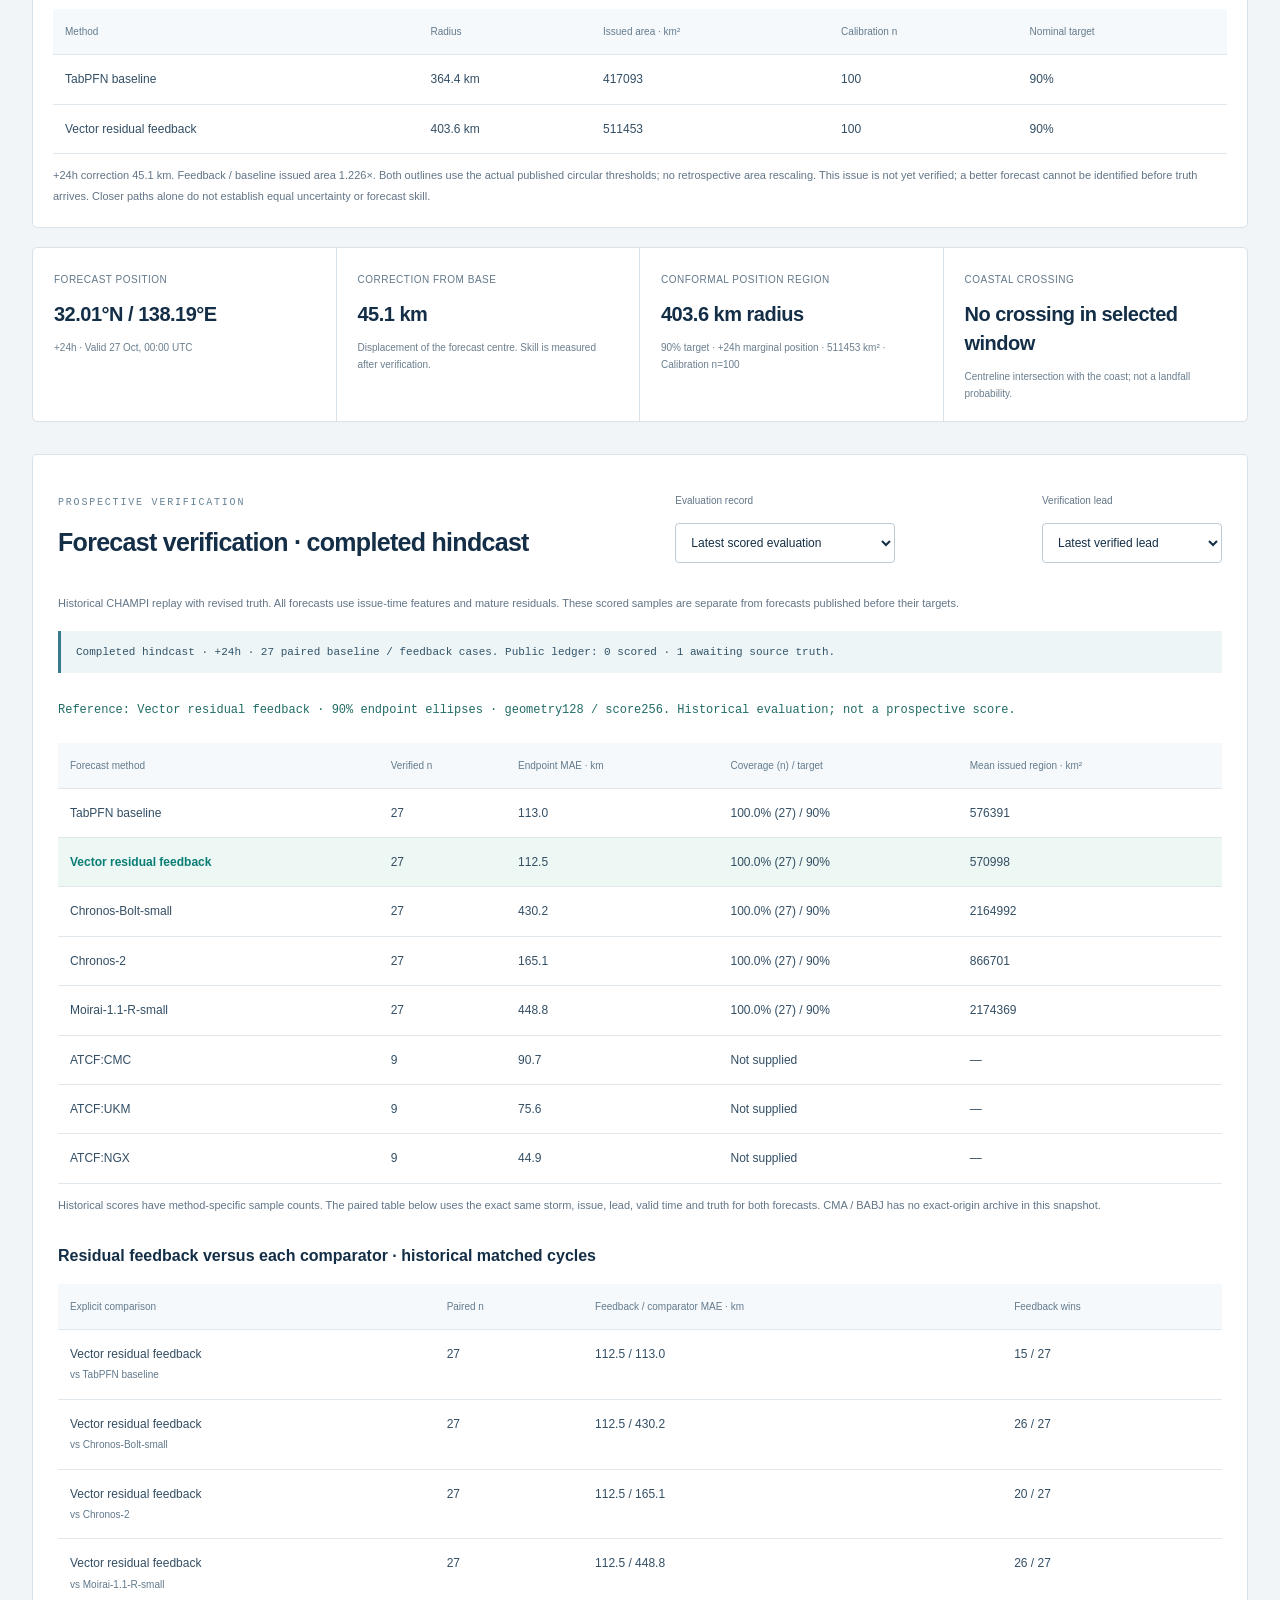
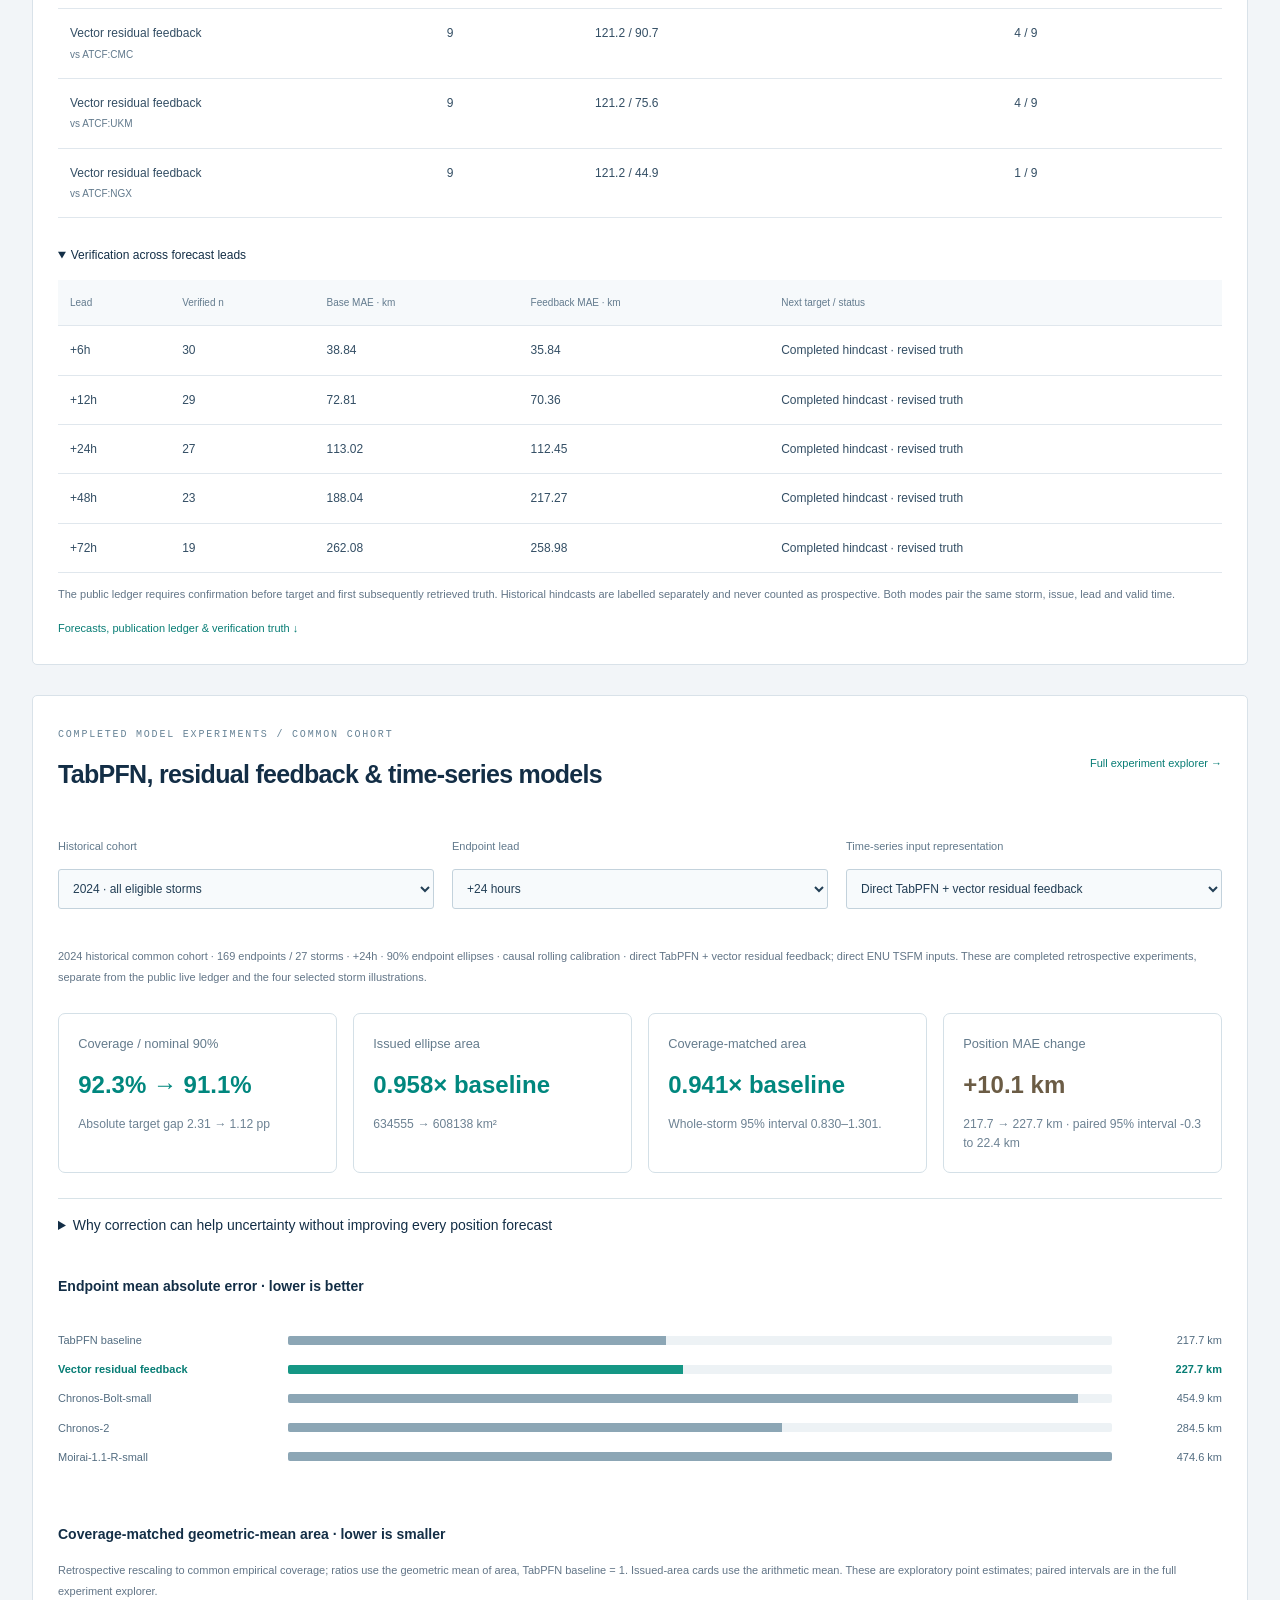
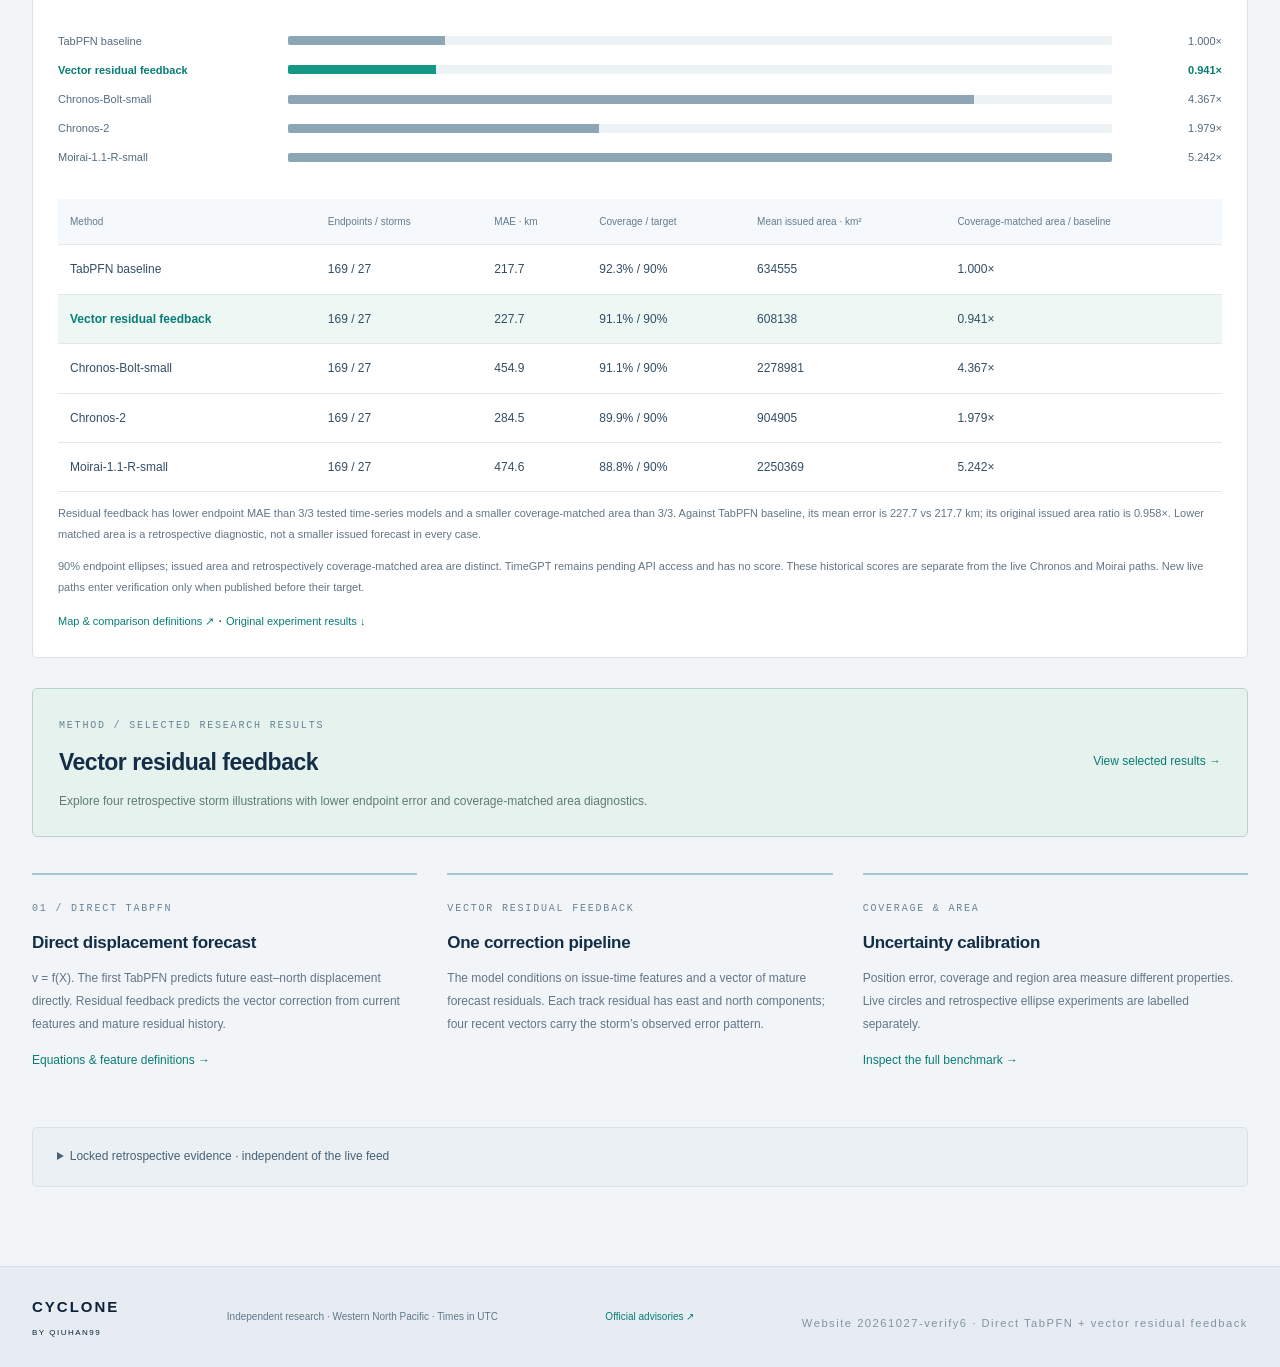
==== commit 3edad5f7: "Add audited two-stage TabPFN IN-FA and CHAMPI research view Preserve original forecasts and archived" ====
--- a/site/algorithm-live.html
+++ b/site/algorithm-live.html
@@ -1,3 +1,3 @@
-<!doctype html><html lang="en" data-site-version="20261027-verify6"><head><meta charset="UTF-8"><meta name="viewport" content="width=device-width,initial-scale=1"><meta name="theme-color" content="#0b2238"><meta name="description" content="CHAMPI track monitoring, TabPFN residual correction and prospective conformal verification."><meta http-equiv="Content-Security-Policy" content="default-src 'self'; script-src 'self'; style-src 'self' 'unsafe-inline'; img-src 'self' data: blob:; connect-src 'self'; object-src 'none'; base-uri 'self'"><title>CYCLONE / Storm monitor</title><link rel="icon" href="assets/mark.svg"><link rel="stylesheet" href="atlas.css"><link rel="stylesheet" href="algorithm-live.css"><link rel="stylesheet" href="conformal-evidence.css?v=terminal1"><link rel="stylesheet" href="terminal.css?v=verify5"><script type="module" src="release-watch.mjs?v=verify5"></script></head><body><div id="site-update-notice" class="site-update-notice" role="status" hidden></div><header class="atlas-header"><a class="atlas-brand" href="index.html" aria-current="page"><img src="assets/mark.svg" width="34" height="34" alt=""><span>CYCLONE<small>QIUHAN99 · TRACK & UNCERTAINTY</small></span></a><nav aria-label="Main navigation"><a href="algorithm-live.html" aria-current="page">Live monitor</a><a href="champi.html">CHAMPI briefing</a><a href="results.html">Research results</a><a href="research-atlas.html">Research atlas</a><a href="champi-pipeline.html">Method & data</a><a href="research.html">Archive</a></nav><a class="github" href="https://github.com/Qiuhan99/cyclone-tfm-live">GitHub ↗</a></header><main class="algorithm-main terminal-main"><section id="direct-core" class="core-contract"><article><span class="eyebrow">CORE METHOD / VECTOR RESIDUAL FEEDBACK</span><h2>Direct TabPFN → vector residual feedback → conformal calibration</h2><p>v = f(X); r = u − v; v_RF = v + g(X, H). H contains only mature historical residual vectors, ages and availability masks. No CV target offset, gate or correction scaling.</p><a href="assets/docs/DIRECT_VECTOR_FEEDBACK.md">Algorithm contract & version history →</a><p>CV-assisted results remain in the archive; the active method uses direct displacement targets.</p></article></section><div class="basin-bar"><span>WESTERN NORTH PACIFIC</span><span>WP292026 / CMA 2630</span><span id="monitor-clock">Checking public feed</span></div><section class="storm-heading"><div><span class="eyebrow">STORM MONITOR</span><h1>CHAMPI<span class="storm-number">29W</span></h1><p>TabPFN with vector residual feedback.</p></div><div id="monitor-alert" class="alert-badge">Checking official advisory</div></section><section id="monitor-facts" class="monitor-facts" aria-label="Latest tracking observations"></section><div id="monitor-freshness" class="source-strip" role="status"></div><section class="algo-controls" aria-label="Forecast controls"><label>Forecast configuration<select id="algo-method"><option value="TabPFN Direct-F2 + RF">Vector residual feedback</option><option value="TabPFN Direct-F2">TabPFN baseline</option></select></label><label>Forecast lead<select id="algo-lead"><option value="6">+6 hours</option><option value="12">+12 hours</option><option value="24" selected>+24 hours</option><option value="48">+48 hours</option><option value="72">+72 hours</option></select></label><label>Conformal target<select id="algo-level"><option>80</option><option selected>90</option><option>95</option></select></label><label>Comparison cycles<select id="algo-pairing"><option value="latest" selected>Latest available</option><option value="matched">Same issue time</option></select></label><label>Region overlay<select id="algo-region-mode"><option value="both" selected>Baseline + feedback</option><option value="TabPFN Direct-F2">Baseline only</option><option value="TabPFN Direct-F2 + RF">Feedback only</option><option value="none">Hide regions</option></select></label><button id="algo-refresh">Refresh ↻</button></section><p id="algo-status" class="algo-status" role="status"></p><section class="algo-maps"><article class="algo-map-card"><div class="algo-map-heading"><div><span class="eyebrow">01 / RESEARCH FORECAST</span><h2>Track & conformal region</h2></div><span class="badge" id="algo-state">Checking model version</span></div><div class="algo-map-wrap"><svg id="algo-own-map" viewBox="0 0 700 530" role="img" aria-label="TabPFN baseline and residual-feedback paths with both original calibrated position regions"></svg><div class="map-tools"><button id="algo-zoom-in" aria-label="Zoom in">+</button><button id="algo-zoom-out" aria-label="Zoom out">−</button><button id="algo-map-reset" aria-label="Fit forecast">Fit</button></div></div><div class="algo-legend"><span class="base">┄ Baseline + region</span><span class="c1">━ Residual feedback + region</span><span>→ Correction</span><span>● Observed</span><span>× Verified truth</span></div><p id="algo-own-clock"></p></article><article class="algo-map-card"><div class="algo-map-heading"><div><span class="eyebrow">02 / AGENCY / NUMERICAL / TIME-SERIES MODELS</span><h2>Independent track comparison</h2></div><a href="champi.html">Storm briefing ↗</a></div><div class="algo-map-wrap"><svg id="algo-other-map" viewBox="0 0 700 530" role="img" aria-label="CMA, numerical and genuine Chronos/Moirai forecasts on their comparison extent"></svg></div><div class="algo-legend" id="algo-other-legend"></div><p id="algo-other-note"></p></article></section><section class="region-comparison"><div class="section-heading"><h3>Published conformal regions · baseline and feedback</h3><a href="results.html">Retrospective improvement illustrations →</a></div><div class="algo-table"><table><thead><tr><th>Method</th><th>Radius</th><th>Issued area · km²</th><th>Calibration n</th><th>Nominal target</th></tr></thead><tbody id="algo-region-comparison"></tbody></table></div><p id="algo-region-note" class="fine-print"></p></section><section class="algo-cards"><article><span>Forecast position</span><strong id="algo-target">—</strong><p id="algo-target-time"></p></article><article><span>Correction from Base</span><strong id="algo-correction">—</strong><p>Displacement of the forecast centre. Skill is measured after verification.</p></article><article><span>Conformal position region</span><strong id="algo-radius">—</strong><p id="algo-area"></p></article><article><span>Coastal crossing</span><strong id="algo-coast">—</strong><p>Centreline intersection with the coast; not a landfall probability.</p></article></section><section class="verification-section" id="verification"><div class="section-heading"><div><span class="eyebrow">PROSPECTIVE VERIFICATION</span><h2 id="verification-title">Forecast verification</h2></div><label class="verification-select">Evaluation record<select id="algo-evaluation-mode"><option value="auto" selected>Latest scored evaluation</option><option value="hindcast">Completed CHAMPI hindcast</option><option value="prospective">Public forecast ledger</option></select></label><label class="verification-select">Verification lead<select id="algo-verify-lead"><option value="auto" selected>Latest verified lead</option><option value="6">+6 hours</option><option value="12">+12 hours</option><option value="24">+24 hours</option><option value="48">+48 hours</option><option value="72">+72 hours</option></select></label></div><p id="algo-ledger-note" class="muted"></p><div id="algo-verification-status" class="verification-status" role="status"></div><p id="algo-verify-method" class="verification-reference"></p><div class="algo-table"><table><thead><tr><th>Forecast method</th><th>Verified n</th><th>Endpoint MAE · km</th><th>Coverage (n) / target</th><th>Mean issued region · km²</th></tr></thead><tbody id="algo-verification-methods"></tbody></table></div><p id="algo-score-note" class="fine-print">Each method has its own verified sample count. Agency and numerical tracks have no comparable conformal region supplied. Use the paired table below to compare accuracy on identical cycles.</p><h3 id="algo-pair-title" class="verification-subtitle">Residual feedback versus each comparator · matched cycles</h3><div class="algo-table"><table><thead><tr><th>Explicit comparison</th><th>Paired n</th><th>Feedback / comparator MAE · km</th><th>Feedback wins</th></tr></thead><tbody id="algo-forward"></tbody></table></div><details class="verification-detail" open><summary>Verification across forecast leads</summary><div class="algo-table"><table><thead><tr><th>Lead</th><th>Verified n</th><th>Base MAE · km</th><th>Feedback MAE · km</th><th>Next target / status</th></tr></thead><tbody id="algo-all-leads"></tbody></table></div></details><p class="fine-print">The public ledger requires confirmation before target and first subsequently retrieved truth. Historical hindcasts are labelled separately and never counted as prospective. Both modes pair the same storm, issue, lead and valid time.</p><a class="text-link" href="assets/champi-operations.json" download>Forecasts, publication ledger & verification truth ↓</a></section><section class="model-comparison verification-section" id="model-comparison"><div class="section-heading"><div><span class="eyebrow">COMPLETED MODEL EXPERIMENTS / COMMON COHORT</span><h2>TabPFN, residual feedback & time-series models</h2></div><a href="conformal-benchmark.html">Full experiment explorer →</a></div><div class="comparison-controls"><label>Historical cohort<select id="comparison-cohort"><option value="test" selected>2024 · all eligible storms</option><option value="champi">CHAMPI · locked snapshot</option></select></label><label>Endpoint lead<select id="comparison-lead"><option value="6">+6 hours</option><option value="12">+12 hours</option><option value="24" selected>+24 hours</option></select></label><label>Time-series input representation<select id="comparison-input"><option value="core" selected>Direct TabPFN + vector residual feedback</option><option value="shared">Archive · CV-assisted models</option><option value="direct">Archive · CV-assisted TabPFN / direct TSFMs</option></select></label></div><p id="comparison-scope" class="fine-print" role="status">Loading completed experiments…</p><div id="comparison-assessment" class="comparison-assessment" aria-label="Residual feedback versus its baseline"></div><details class="comparison-audit"><summary>Why correction can help uncertainty without improving every position forecast</summary><p id="comparison-diagnosis"></p><p>For a true vector residual r and estimated correction δ, the tangent squared-error gain is 2r·δ − ‖δ‖². Estimated corrections can point in the wrong direction or overshoot. Conformal coverage, region efficiency and position MAE are evaluated separately.</p><a href="assets/docs/DIRECT_FEEDBACK_AUDIT_CN.md">Audit and interpretation · Chinese →</a></details><h3>Endpoint mean absolute error · lower is better</h3><div id="comparison-bars" class="model-error-bars"></div><h3>Coverage-matched geometric-mean area · lower is smaller</h3><p class="fine-print">Retrospective rescaling to common empirical coverage; ratios use the geometric mean of area, TabPFN baseline = 1. Issued-area cards use the arithmetic mean. These are exploratory point estimates; paired intervals are in the full experiment explorer.</p><div id="comparison-area-bars" class="model-error-bars"></div><div class="algo-table"><table><thead><tr><th>Method</th><th>Endpoints / storms</th><th>MAE · km</th><th>Coverage / target</th><th>Mean issued area · km²</th><th>Coverage-matched area / baseline</th></tr></thead><tbody id="comparison-table"></tbody></table></div><p id="comparison-finding" class="fine-print"></p><p class="fine-print">90% endpoint ellipses; issued area and retrospectively coverage-matched area are distinct. TimeGPT remains pending API access and has no score. These historical scores are separate from the live Chronos and Moirai paths. New live paths enter verification only when published before their target.</p><a class="text-link" href="assets/docs/CONFORMAL_MAP_AND_MODEL_COMPARISON.md">Map & comparison definitions ↗</a> · <a id="comparison-source" class="text-link" href="assets/tsfm-cv-sensitivity.json" download>Original experiment results ↓</a></section><section class="results-link"><div><span class="eyebrow">METHOD / SELECTED RESEARCH RESULTS</span><h2>Vector residual feedback</h2><p>Explore four retrospective storm illustrations with lower endpoint error and coverage-matched area diagnostics.</p></div><a href="results.html">View selected results →</a></section><section class="method-strip"><article><span class="eyebrow">01 / DIRECT TABPFN</span><h3>Direct displacement forecast</h3><p>v = f(X). The first TabPFN predicts future east–north displacement directly. Residual feedback predicts the vector correction from current features and mature residual history.</p><a href="champi-pipeline.html#direct-core">Equations & feature definitions →</a></article><article><span class="eyebrow">VECTOR RESIDUAL FEEDBACK</span><h3>One correction pipeline</h3><p>The model conditions on issue-time features and a vector of mature forecast residuals. Each track residual has east and north components; four recent vectors carry the storm’s observed error pattern.</p></article><article><span class="eyebrow">COVERAGE & AREA</span><h3>Uncertainty calibration</h3><p>Position error, coverage and region area measure different properties. Live circles and retrospective ellipse experiments are labelled separately.</p><a href="conformal-benchmark.html">Inspect the full benchmark →</a></article></section><details class="archive-disclosure"><summary>Locked retrospective evidence · independent of the live feed</summary><section id="cp-evidence" class="cp-evidence" data-cp-view="compact"><span class="eyebrow">PRIMARY / COMMON-COHORT CONFORMAL</span><h2>Common-cohort verification</h2><div class="cp-controls"><label>Evaluation cohort<select id="cp-phase"><option value="test">2024 · all eligible storms</option><option value="champi">CHAMPI · locked snapshot</option></select></label><label>Endpoint lead · hours<select id="cp-lead"><option>6</option><option>12</option><option selected>24</option></select></label><label>Coverage target · %<select id="cp-level"><option>80</option><option selected>90</option><option>95</option></select></label><label>Region geometry<select id="cp-shape"><option value="ellipse">Ellipse</option><option value="circle">Circle</option></select></label><label>Calibration state<select id="cp-calibrator"><option value="Causal rolling">Causal rolling</option><option value="Frozen 2019">Frozen 2019</option></select></label><label>Motion stratum<select id="cp-regime"><option value="all">All origins</option><option value="motion_change">Turning / speed-change proxy</option><option value="stable_proxy">Stable-motion proxy</option><option value="intermediate">Intermediate</option></select></label></div>
+<!doctype html><html lang="en" data-site-version="20261027-verify6"><head><meta charset="UTF-8"><meta name="viewport" content="width=device-width,initial-scale=1"><meta name="theme-color" content="#0b2238"><meta name="description" content="CHAMPI track monitoring, TabPFN residual correction and prospective conformal verification."><meta http-equiv="Content-Security-Policy" content="default-src 'self'; script-src 'self'; style-src 'self' 'unsafe-inline'; img-src 'self' data: blob:; connect-src 'self'; object-src 'none'; base-uri 'self'"><title>CYCLONE / Storm monitor</title><link rel="icon" href="assets/mark.svg"><link rel="stylesheet" href="atlas.css"><link rel="stylesheet" href="algorithm-live.css"><link rel="stylesheet" href="conformal-evidence.css?v=terminal1"><link rel="stylesheet" href="terminal.css?v=verify5"><script type="module" src="release-watch.mjs?v=verify5"></script></head><body><div id="site-update-notice" class="site-update-notice" role="status" hidden></div><header class="atlas-header"><a class="atlas-brand" href="index.html" aria-current="page"><img src="assets/mark.svg" width="34" height="34" alt=""><span>CYCLONE<small>QIUHAN99 · TRACK & UNCERTAINTY</small></span></a><nav aria-label="Main navigation"><a href="two-stage.html">Two-Stage · IN-FA / CHAMPI</a><a href="algorithm-live.html" aria-current="page">Live monitor</a><a href="champi.html">CHAMPI briefing</a><a href="results.html">Research results</a><a href="research-atlas.html">Research atlas</a><a href="champi-pipeline.html">Method & data</a><a href="research.html">Archive</a></nav><a class="github" href="https://github.com/Qiuhan99/cyclone-tfm-live">GitHub ↗</a></header><main class="algorithm-main terminal-main"><section id="direct-core" class="core-contract"><article><span class="eyebrow">CORE METHOD / VECTOR RESIDUAL FEEDBACK</span><h2>Direct TabPFN → vector residual feedback → conformal calibration</h2><p>v = f(X); r = u − v; v_RF = v + g(X, H). H contains only mature historical residual vectors, ages and availability masks. No CV target offset, gate or correction scaling.</p><a href="assets/docs/DIRECT_VECTOR_FEEDBACK.md">Algorithm contract & version history →</a><p>CV-assisted results remain in the archive; the active method uses direct displacement targets.</p></article></section><div class="basin-bar"><span>WESTERN NORTH PACIFIC</span><span>WP292026 / CMA 2630</span><span id="monitor-clock">Checking public feed</span></div><section class="storm-heading"><div><span class="eyebrow">STORM MONITOR</span><h1>CHAMPI<span class="storm-number">29W</span></h1><p>TabPFN with vector residual feedback.</p></div><div id="monitor-alert" class="alert-badge">Checking official advisory</div></section><section id="monitor-facts" class="monitor-facts" aria-label="Latest tracking observations"></section><div id="monitor-freshness" class="source-strip" role="status"></div><section class="algo-controls" aria-label="Forecast controls"><label>Forecast configuration<select id="algo-method"><option value="TabPFN Direct-F2 + RF">Vector residual feedback</option><option value="TabPFN Direct-F2">TabPFN baseline</option></select></label><label>Forecast lead<select id="algo-lead"><option value="6">+6 hours</option><option value="12">+12 hours</option><option value="24" selected>+24 hours</option><option value="48">+48 hours</option><option value="72">+72 hours</option></select></label><label>Conformal target<select id="algo-level"><option>80</option><option selected>90</option><option>95</option></select></label><label>Comparison cycles<select id="algo-pairing"><option value="latest" selected>Latest available</option><option value="matched">Same issue time</option></select></label><label>Region overlay<select id="algo-region-mode"><option value="both" selected>Baseline + feedback</option><option value="TabPFN Direct-F2">Baseline only</option><option value="TabPFN Direct-F2 + RF">Feedback only</option><option value="none">Hide regions</option></select></label><button id="algo-refresh">Refresh ↻</button></section><p id="algo-status" class="algo-status" role="status"></p><section class="algo-maps"><article class="algo-map-card"><div class="algo-map-heading"><div><span class="eyebrow">01 / RESEARCH FORECAST</span><h2>Track & conformal region</h2></div><span class="badge" id="algo-state">Checking model version</span></div><div class="algo-map-wrap"><svg id="algo-own-map" viewBox="0 0 700 530" role="img" aria-label="TabPFN baseline and residual-feedback paths with both original calibrated position regions"></svg><div class="map-tools"><button id="algo-zoom-in" aria-label="Zoom in">+</button><button id="algo-zoom-out" aria-label="Zoom out">−</button><button id="algo-map-reset" aria-label="Fit forecast">Fit</button></div></div><div class="algo-legend"><span class="base">┄ Baseline + region</span><span class="c1">━ Residual feedback + region</span><span>→ Correction</span><span>● Observed</span><span>× Verified truth</span></div><p id="algo-own-clock"></p></article><article class="algo-map-card"><div class="algo-map-heading"><div><span class="eyebrow">02 / AGENCY / NUMERICAL / TIME-SERIES MODELS</span><h2>Independent track comparison</h2></div><a href="champi.html">Storm briefing ↗</a></div><div class="algo-map-wrap"><svg id="algo-other-map" viewBox="0 0 700 530" role="img" aria-label="CMA, numerical and genuine Chronos/Moirai forecasts on their comparison extent"></svg></div><div class="algo-legend" id="algo-other-legend"></div><p id="algo-other-note"></p></article></section><section class="region-comparison"><div class="section-heading"><h3>Published conformal regions · baseline and feedback</h3><a href="results.html">Retrospective improvement illustrations →</a></div><div class="algo-table"><table><thead><tr><th>Method</th><th>Radius</th><th>Issued area · km²</th><th>Calibration n</th><th>Nominal target</th></tr></thead><tbody id="algo-region-comparison"></tbody></table></div><p id="algo-region-note" class="fine-print"></p></section><section class="algo-cards"><article><span>Forecast position</span><strong id="algo-target">—</strong><p id="algo-target-time"></p></article><article><span>Correction from Base</span><strong id="algo-correction">—</strong><p>Displacement of the forecast centre. Skill is measured after verification.</p></article><article><span>Conformal position region</span><strong id="algo-radius">—</strong><p id="algo-area"></p></article><article><span>Coastal crossing</span><strong id="algo-coast">—</strong><p>Centreline intersection with the coast; not a landfall probability.</p></article></section><section class="verification-section" id="verification"><div class="section-heading"><div><span class="eyebrow">PROSPECTIVE VERIFICATION</span><h2 id="verification-title">Forecast verification</h2></div><label class="verification-select">Evaluation record<select id="algo-evaluation-mode"><option value="auto" selected>Latest scored evaluation</option><option value="hindcast">Completed CHAMPI hindcast</option><option value="prospective">Public forecast ledger</option></select></label><label class="verification-select">Verification lead<select id="algo-verify-lead"><option value="auto" selected>Latest verified lead</option><option value="6">+6 hours</option><option value="12">+12 hours</option><option value="24">+24 hours</option><option value="48">+48 hours</option><option value="72">+72 hours</option></select></label></div><p id="algo-ledger-note" class="muted"></p><div id="algo-verification-status" class="verification-status" role="status"></div><p id="algo-verify-method" class="verification-reference"></p><div class="algo-table"><table><thead><tr><th>Forecast method</th><th>Verified n</th><th>Endpoint MAE · km</th><th>Coverage (n) / target</th><th>Mean issued region · km²</th></tr></thead><tbody id="algo-verification-methods"></tbody></table></div><p id="algo-score-note" class="fine-print">Each method has its own verified sample count. Agency and numerical tracks have no comparable conformal region supplied. Use the paired table below to compare accuracy on identical cycles.</p><h3 id="algo-pair-title" class="verification-subtitle">Residual feedback versus each comparator · matched cycles</h3><div class="algo-table"><table><thead><tr><th>Explicit comparison</th><th>Paired n</th><th>Feedback / comparator MAE · km</th><th>Feedback wins</th></tr></thead><tbody id="algo-forward"></tbody></table></div><details class="verification-detail" open><summary>Verification across forecast leads</summary><div class="algo-table"><table><thead><tr><th>Lead</th><th>Verified n</th><th>Base MAE · km</th><th>Feedback MAE · km</th><th>Next target / status</th></tr></thead><tbody id="algo-all-leads"></tbody></table></div></details><p class="fine-print">The public ledger requires confirmation before target and first subsequently retrieved truth. Historical hindcasts are labelled separately and never counted as prospective. Both modes pair the same storm, issue, lead and valid time.</p><a class="text-link" href="assets/champi-operations.json" download>Forecasts, publication ledger & verification truth ↓</a></section><section class="model-comparison verification-section" id="model-comparison"><div class="section-heading"><div><span class="eyebrow">COMPLETED MODEL EXPERIMENTS / COMMON COHORT</span><h2>TabPFN, residual feedback & time-series models</h2></div><a href="conformal-benchmark.html">Full experiment explorer →</a></div><div class="comparison-controls"><label>Historical cohort<select id="comparison-cohort"><option value="test" selected>2024 · all eligible storms</option><option value="champi">CHAMPI · locked snapshot</option></select></label><label>Endpoint lead<select id="comparison-lead"><option value="6">+6 hours</option><option value="12">+12 hours</option><option value="24" selected>+24 hours</option></select></label><label>Time-series input representation<select id="comparison-input"><option value="core" selected>Direct TabPFN + vector residual feedback</option><option value="shared">Archive · CV-assisted models</option><option value="direct">Archive · CV-assisted TabPFN / direct TSFMs</option></select></label></div><p id="comparison-scope" class="fine-print" role="status">Loading completed experiments…</p><div id="comparison-assessment" class="comparison-assessment" aria-label="Residual feedback versus its baseline"></div><details class="comparison-audit"><summary>Why correction can help uncertainty without improving every position forecast</summary><p id="comparison-diagnosis"></p><p>For a true vector residual r and estimated correction δ, the tangent squared-error gain is 2r·δ − ‖δ‖². Estimated corrections can point in the wrong direction or overshoot. Conformal coverage, region efficiency and position MAE are evaluated separately.</p><a href="assets/docs/DIRECT_FEEDBACK_AUDIT_CN.md">Audit and interpretation · Chinese →</a></details><h3>Endpoint mean absolute error · lower is better</h3><div id="comparison-bars" class="model-error-bars"></div><h3>Coverage-matched geometric-mean area · lower is smaller</h3><p class="fine-print">Retrospective rescaling to common empirical coverage; ratios use the geometric mean of area, TabPFN baseline = 1. Issued-area cards use the arithmetic mean. These are exploratory point estimates; paired intervals are in the full experiment explorer.</p><div id="comparison-area-bars" class="model-error-bars"></div><div class="algo-table"><table><thead><tr><th>Method</th><th>Endpoints / storms</th><th>MAE · km</th><th>Coverage / target</th><th>Mean issued area · km²</th><th>Coverage-matched area / baseline</th></tr></thead><tbody id="comparison-table"></tbody></table></div><p id="comparison-finding" class="fine-print"></p><p class="fine-print">90% endpoint ellipses; issued area and retrospectively coverage-matched area are distinct. TimeGPT remains pending API access and has no score. These historical scores are separate from the live Chronos and Moirai paths. New live paths enter verification only when published before their target.</p><a class="text-link" href="assets/docs/CONFORMAL_MAP_AND_MODEL_COMPARISON.md">Map & comparison definitions ↗</a> · <a id="comparison-source" class="text-link" href="assets/tsfm-cv-sensitivity.json" download>Original experiment results ↓</a></section><section class="results-link"><div><span class="eyebrow">METHOD / SELECTED RESEARCH RESULTS</span><h2>Vector residual feedback</h2><p>Explore four retrospective storm illustrations with lower endpoint error and coverage-matched area diagnostics.</p></div><a href="results.html">View selected results →</a></section><section class="method-strip"><article><span class="eyebrow">01 / DIRECT TABPFN</span><h3>Direct displacement forecast</h3><p>v = f(X). The first TabPFN predicts future east–north displacement directly. Residual feedback predicts the vector correction from current features and mature residual history.</p><a href="champi-pipeline.html#direct-core">Equations & feature definitions →</a></article><article><span class="eyebrow">VECTOR RESIDUAL FEEDBACK</span><h3>One correction pipeline</h3><p>The model conditions on issue-time features and a vector of mature forecast residuals. Each track residual has east and north components; four recent vectors carry the storm’s observed error pattern.</p></article><article><span class="eyebrow">COVERAGE & AREA</span><h3>Uncertainty calibration</h3><p>Position error, coverage and region area measure different properties. Live circles and retrospective ellipse experiments are labelled separately.</p><a href="conformal-benchmark.html">Inspect the full benchmark →</a></article></section><details class="archive-disclosure"><summary>Locked retrospective evidence · independent of the live feed</summary><section id="cp-evidence" class="cp-evidence" data-cp-view="compact"><span class="eyebrow">PRIMARY / COMMON-COHORT CONFORMAL</span><h2>Common-cohort verification</h2><div class="cp-controls"><label>Evaluation cohort<select id="cp-phase"><option value="test">2024 · all eligible storms</option><option value="champi">CHAMPI · locked snapshot</option></select></label><label>Endpoint lead · hours<select id="cp-lead"><option>6</option><option>12</option><option selected>24</option></select></label><label>Coverage target · %<select id="cp-level"><option>80</option><option selected>90</option><option>95</option></select></label><label>Region geometry<select id="cp-shape"><option value="ellipse">Ellipse</option><option value="circle">Circle</option></select></label><label>Calibration state<select id="cp-calibrator"><option value="Causal rolling">Causal rolling</option><option value="Frozen 2019">Frozen 2019</option></select></label><label>Motion stratum<select id="cp-regime"><option value="all">All origins</option><option value="motion_change">Turning / speed-change proxy</option><option value="stable_proxy">Stable-motion proxy</option><option value="intermediate">Intermediate</option></select></label></div>
 <div id="cp-status" role="status">Loading experiment results…</div><div id="cp-cards" class="cp-cards"></div><div class="cp-table"><table><thead><tr><th>Model / input branch</th><th>Endpoints / storms</th><th>Coverage / target</th><th>Shortfall / excess · pp</th><th>Absolute coverage gap · pp</th><th>Mean issued area · km²</th><th>Matched-area ratio / F2 Base</th></tr></thead><tbody id="cp-table"></tbody></table></div><p class="cp-note">Absolute coverage gap = |coverage − target| in percentage points; it is not track MAE. Read shortfall, excess, region area and estimation intervals together. A matched-area ratio below 1 indicates a smaller region after retrospective coverage matching. Issued area uses the original frozen hindcast rule. All rows share the same origins and truth.</p><p id="cp-intervals" class="cp-note"></p>
 <p><a class="cp-mini-link" href="conformal-benchmark.html">Full Chronos / Moirai comparison, coverage curves & versions →</a></p></section><section class="cp-contract" id="c1-audit"><span class="eyebrow">C1 AUDIT / SAME NAME DOES NOT MEAN SAME PIPELINE</span><h2>C1 protocol audit</h2><p id="c1-audit-finding">Loading the independent audit…</p><p id="c1-audit-coverage"></p><div id="c1-original-evidence" class="cp-table"></div><p>The original PI+ study has 60 next-6h endpoints from five storms; the current study has 169 fixed-24h endpoints from 27 storms. The original C1/Base matched-area ratio is 0.794 with an interval crossing 1. Its CHAMPI short replay never reached a second context refresh. These protocols cannot establish each other’s causal mechanism.</p><p>A sample rate above target does not establish systematic overcoverage. The reported 95% intervals describe uncertainty in coverage estimates, not cyclone position. Residual feedback must learn a useful error signal; improvement is empirical.</p><a href="assets/docs/C1_PIPELINE_AUDIT_CN.md">Full audit · original report in Chinese ↗</a></section><section class="algo-evidence"><div><span class="eyebrow">HISTORICAL / CHAMPI</span><h2>Track-centre error</h2><p>Revised historical data on the original common cohort. The selected forecast lead changes this table; incoming observations do not rewrite it.</p></div><div class="algo-table"><table><thead><tr><th>Method</th><th>Common n</th><th>Endpoint MAE · km</th></tr></thead><tbody id="algo-retro"></tbody></table></div></section></details></main><footer><span>CYCLONE <small>BY QIUHAN99</small></span><p>Independent research · Western North Pacific · Times in UTC</p><a href="https://www.nmc.cn/publish/typhoon/warning_index.html">Official advisories ↗</a><small class="site-version">Website 20261027-verify6 · Direct TabPFN + vector residual feedback</small></footer><script type="module" src="algorithm-live.mjs?v=verify5"></script><script type="module" src="monitor.mjs?v=1"></script><script type="module" src="conformal-evidence.mjs?v=verify5"></script><script type="module" src="c1-audit.mjs?v=terminal1"></script><script type="module" src="model-comparison.mjs?v=verify5"></script></body></html>
